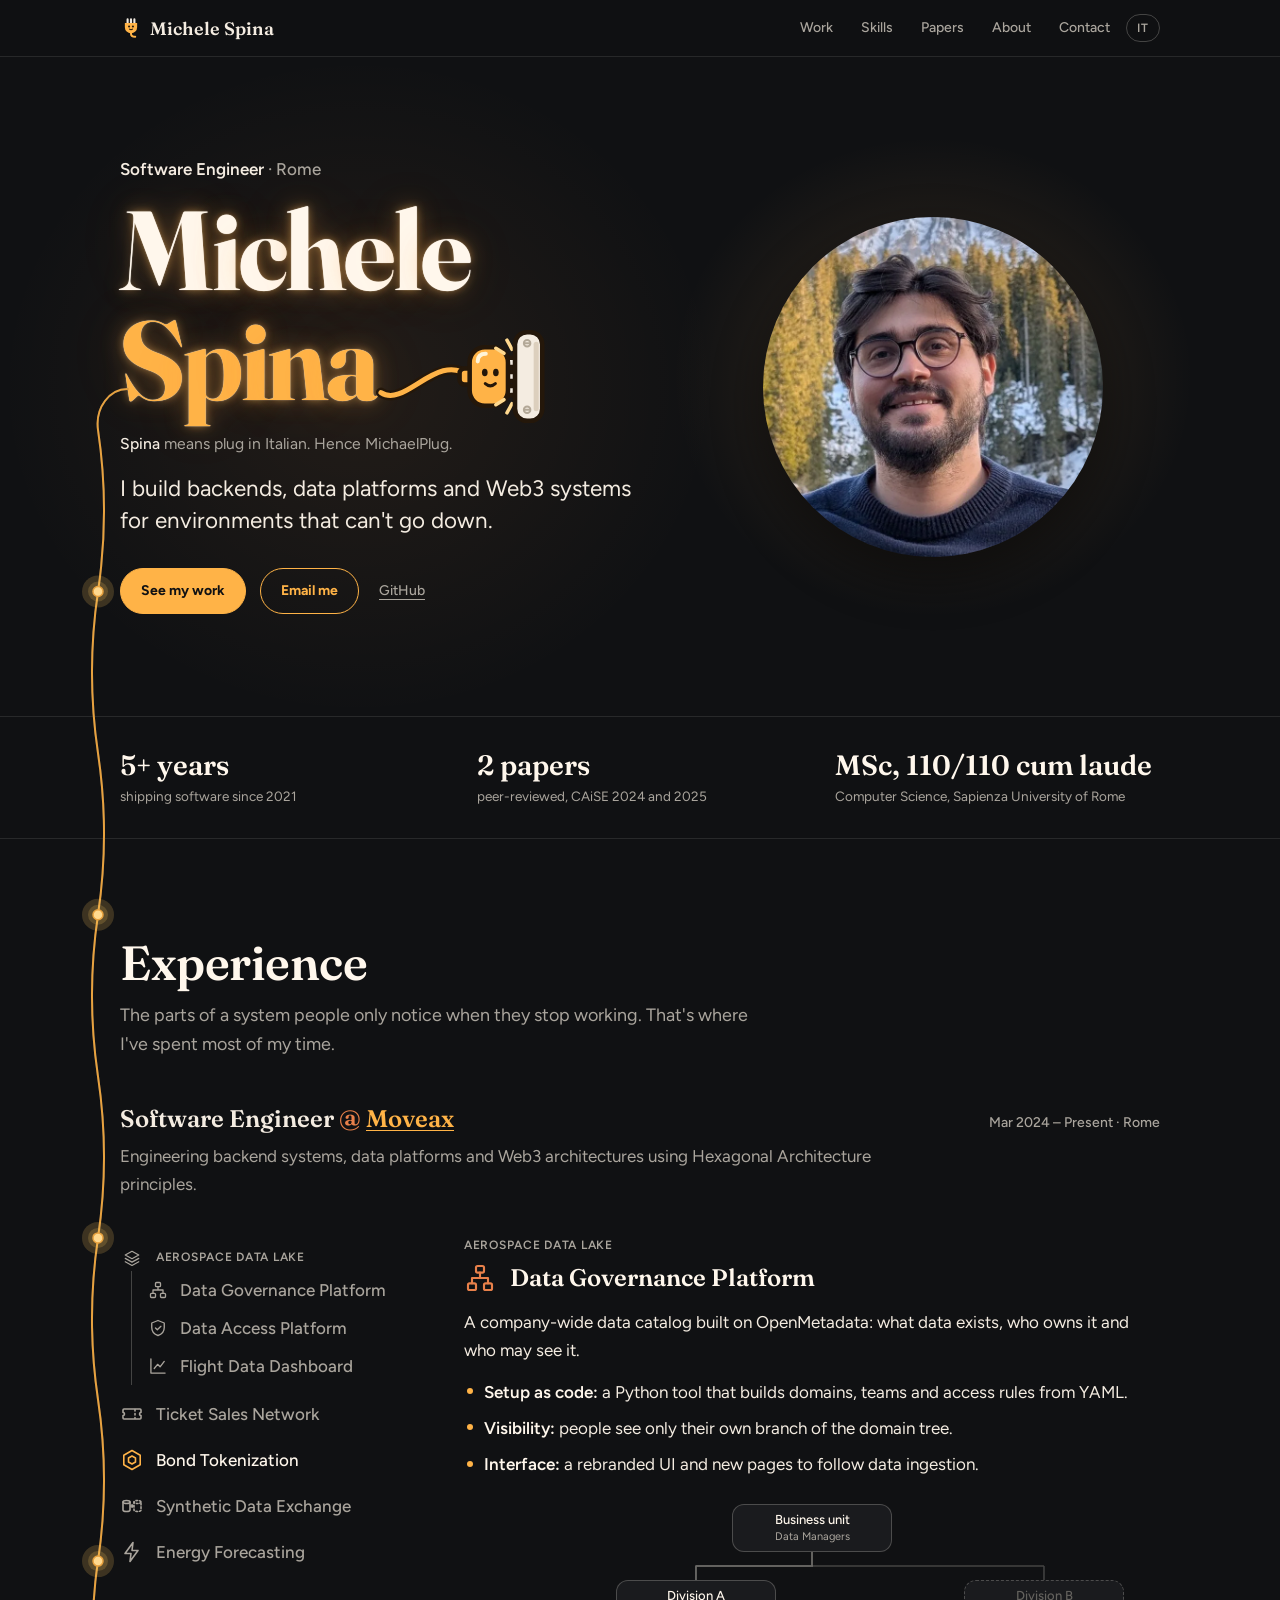
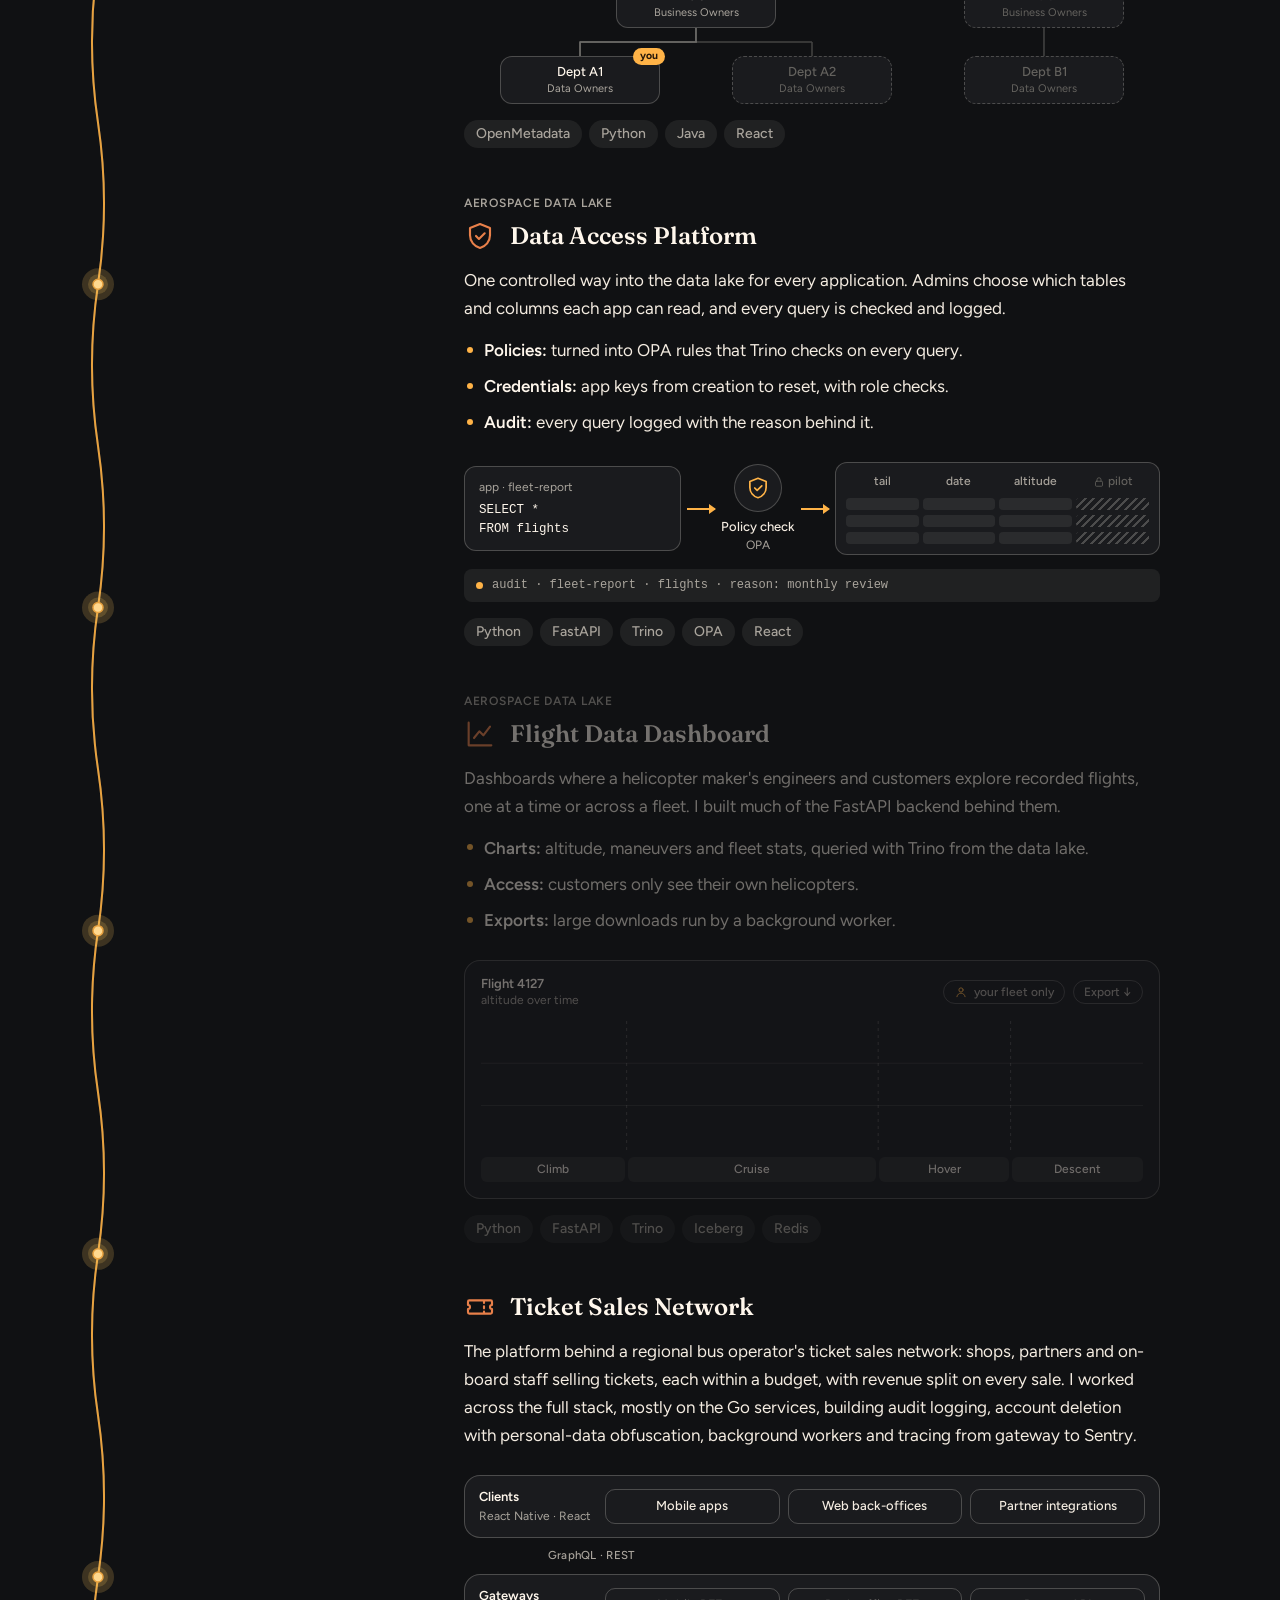
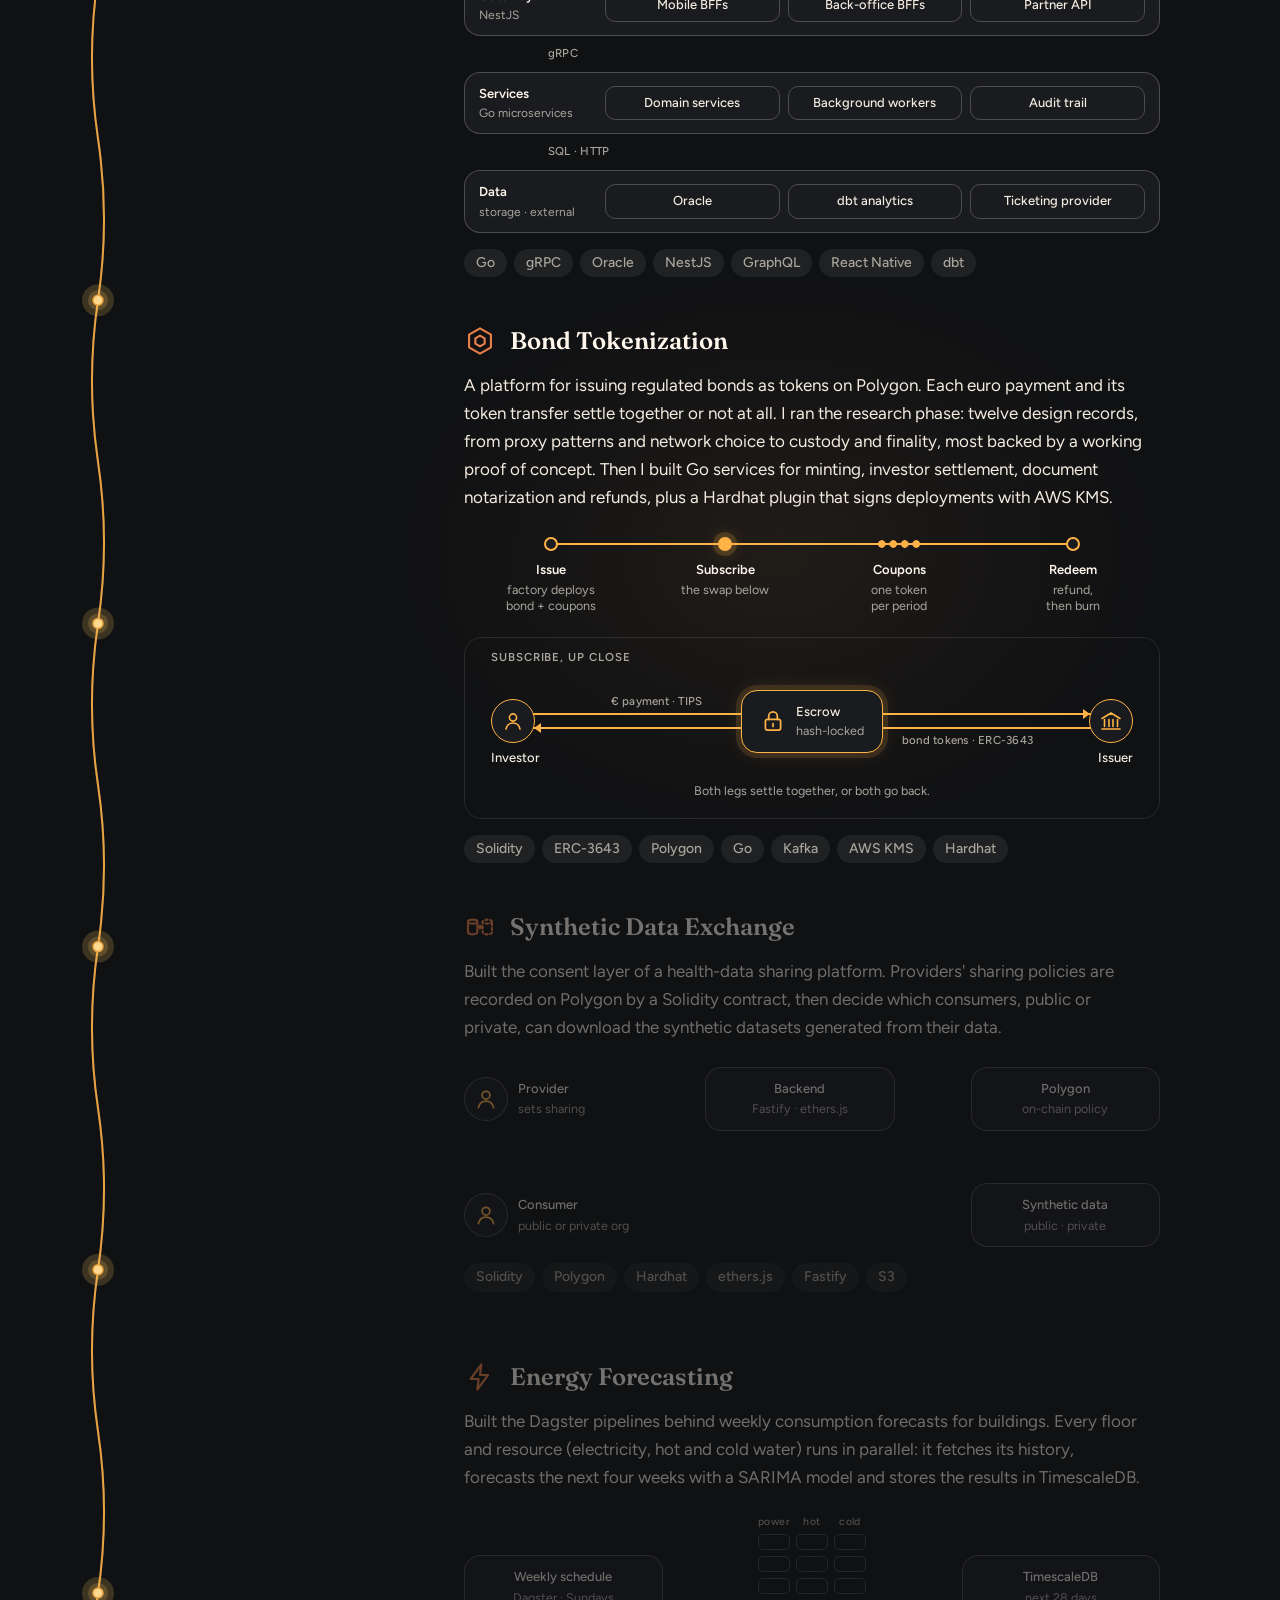
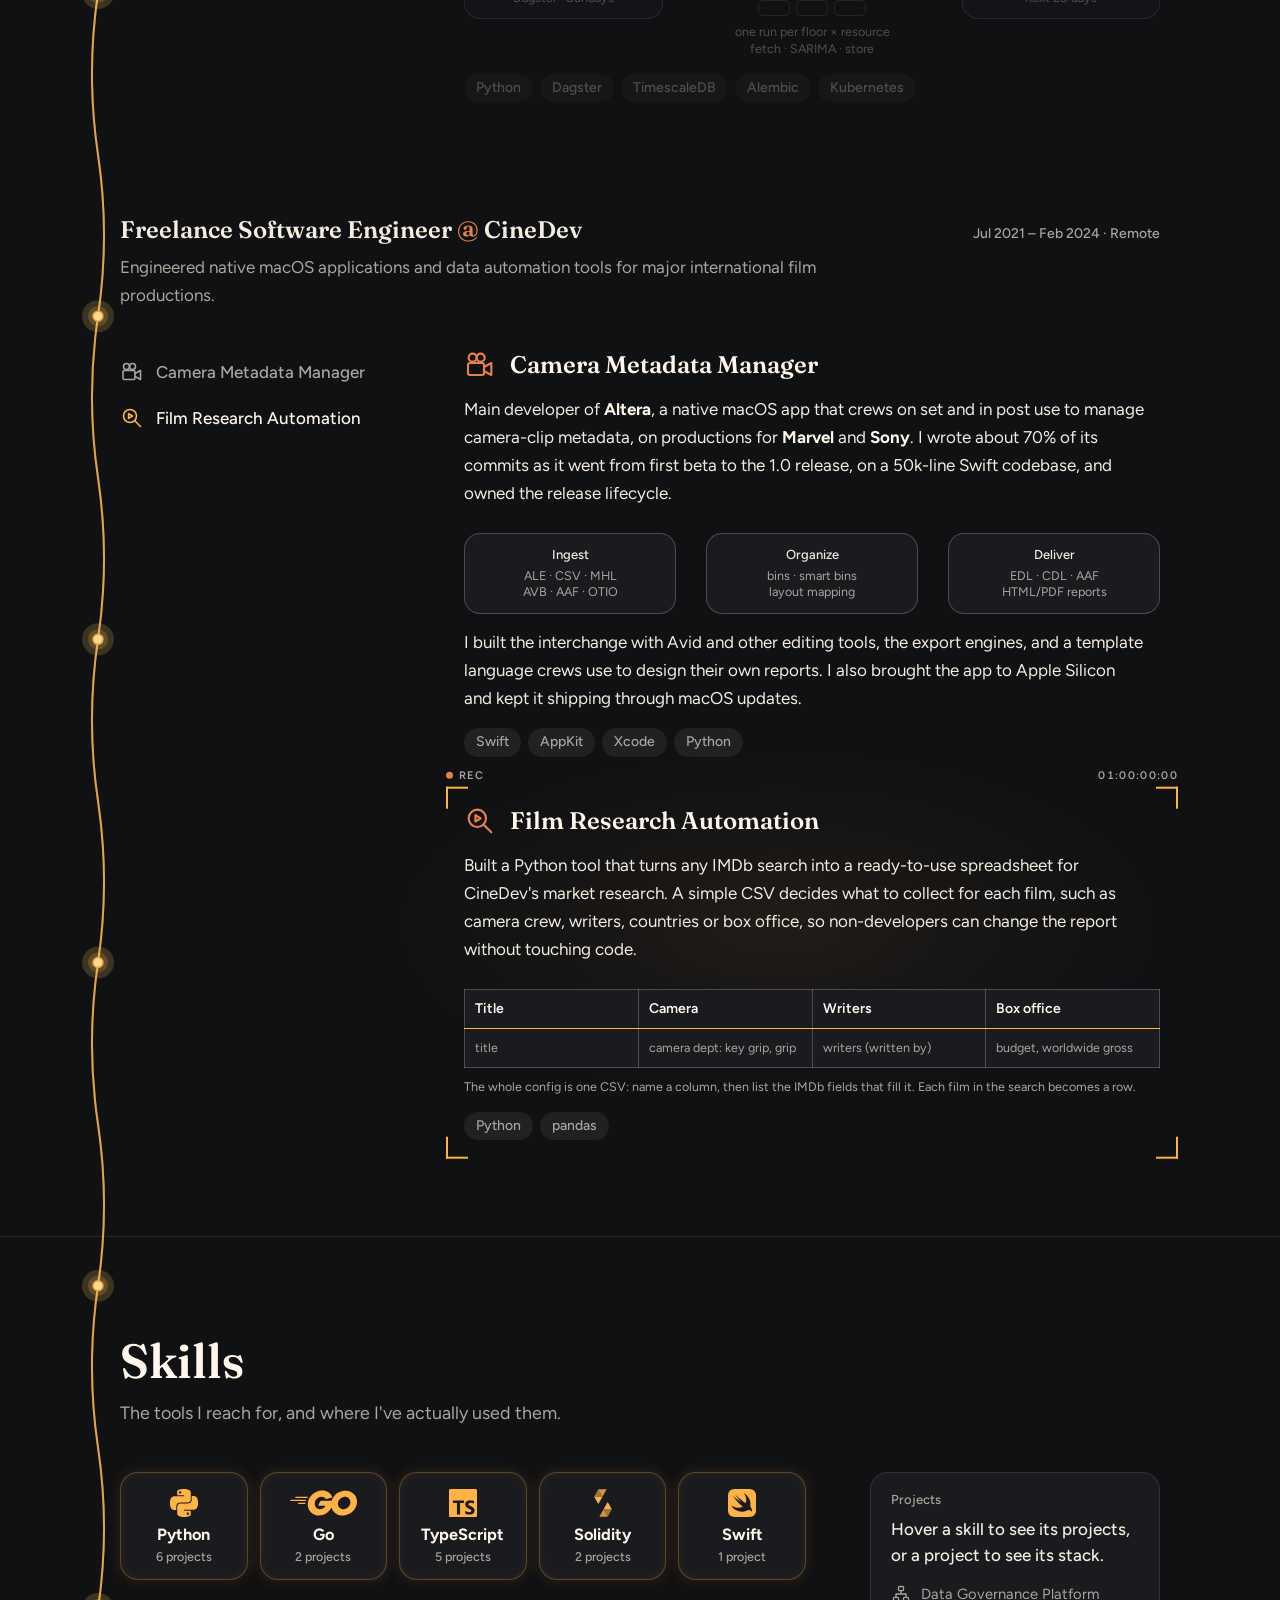
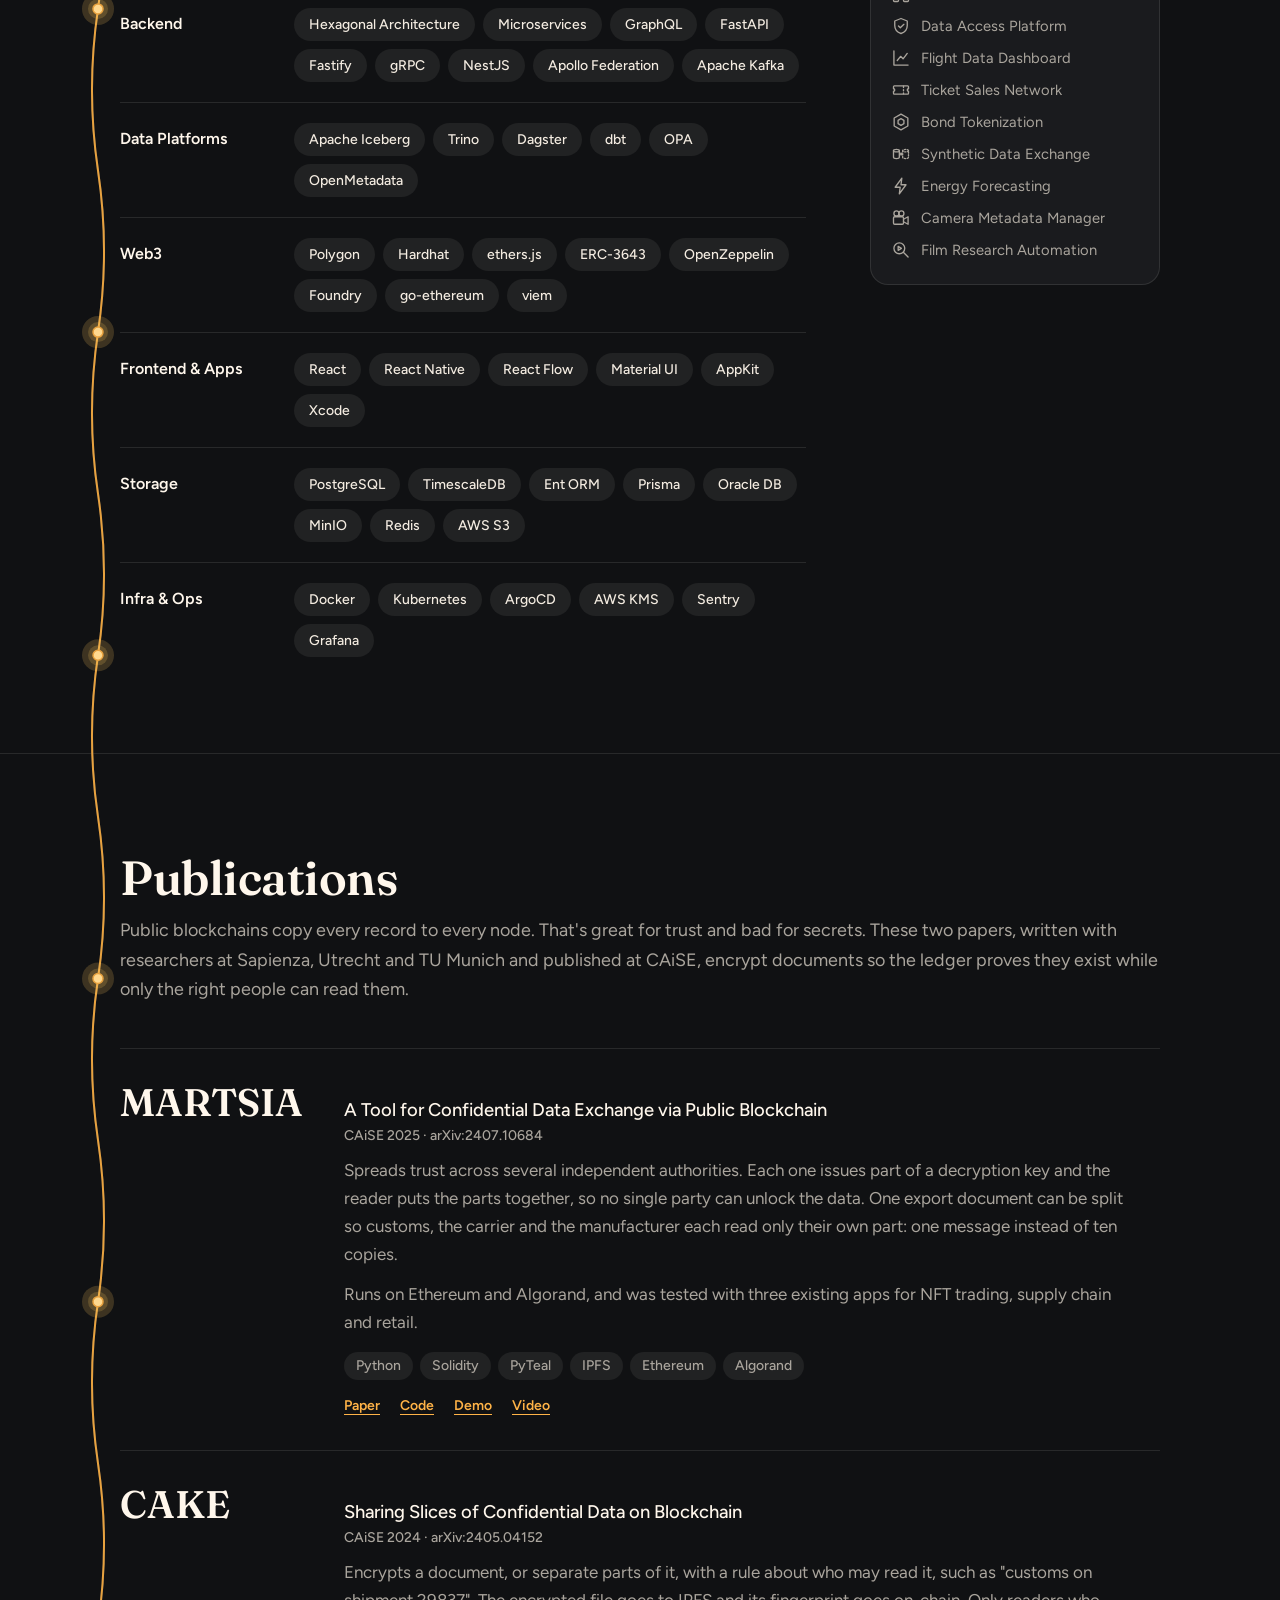
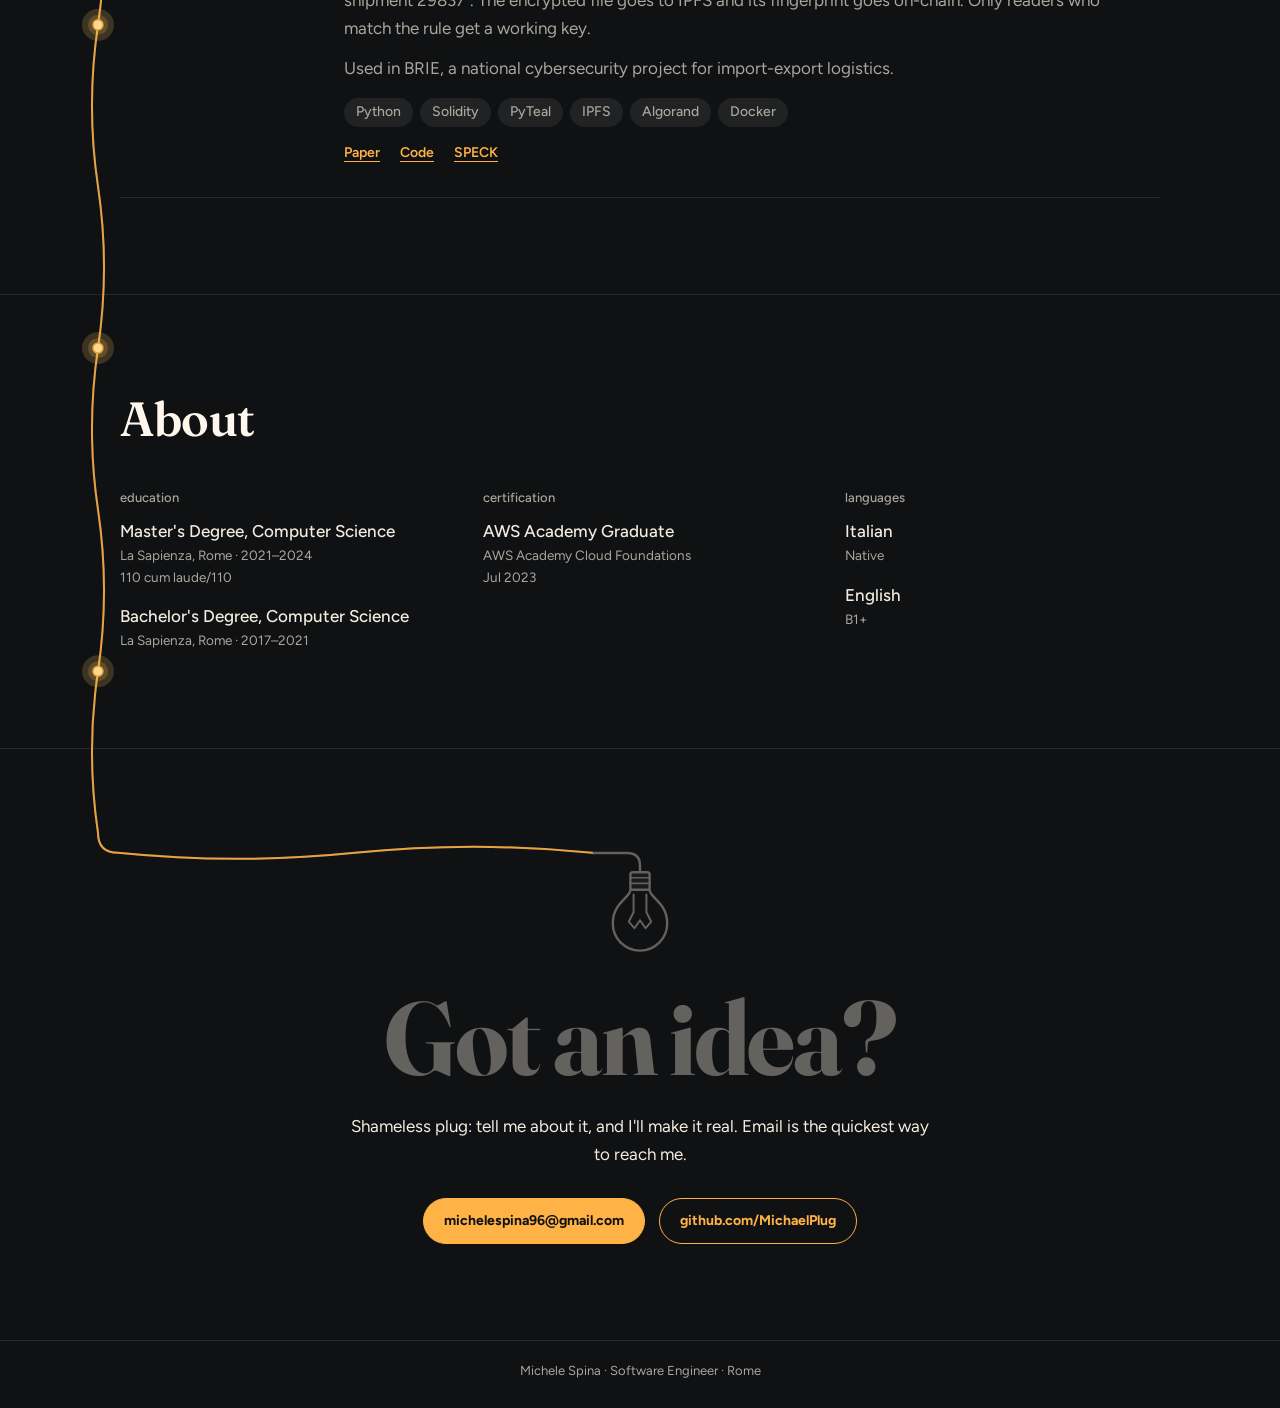
==== index.html @ 25562d07 "lighten the page at runtime The spark loop only runs while lit and on screen, the wire repaints less" ====
<!doctype html>
<html lang="en">
<head>
<meta charset="utf-8">
<meta name="viewport" content="width=device-width, initial-scale=1">
<title>Michele Spina — Software Engineer</title>
<meta name="description" content="Software Engineer in Rome building scalable backend services, enterprise data platforms and Web3 architectures with Go, Python and Solidity.">
<meta name="theme-color" content="#101113">
<meta name="color-scheme" content="dark">
<meta property="og:type" content="website">
<meta property="og:title" content="Michele Spina — Software Engineer">
<meta property="og:description" content="Backend services, data platforms and Web3 architectures.">
<meta property="og:url" content="https://michaelplug.github.io/">
<meta property="og:locale" content="en_US">
<meta property="og:locale:alternate" content="it_IT">
<link rel="canonical" href="https://michaelplug.github.io/">
<link rel="alternate" hreflang="en" href="https://michaelplug.github.io/">
<link rel="alternate" hreflang="it" href="https://michaelplug.github.io/it/">
<link rel="alternate" hreflang="x-default" href="https://michaelplug.github.io/">
<meta property="og:image" content="https://michaelplug.github.io/assets/og.png">
<meta property="og:image:width" content="1200">
<meta property="og:image:height" content="630">
<meta property="og:image:alt" content="Michele Spina, Software Engineer, in lamplit lettering, with a cartoon plug">
<meta name="twitter:card" content="summary_large_image">
<link rel="icon" href="data:image/svg+xml,%3Csvg xmlns='http://www.w3.org/2000/svg' viewBox='0 0 32 32' fill='none' stroke-linecap='round' stroke-linejoin='round'%3E%3Cpath d='M16 23v1c0 2.6 2 4 5.6 4' stroke='%2324170a' stroke-width='5.2'/%3E%3Cpath d='M16 23v1c0 2.6 2 4 5.6 4' stroke='%23ffb347' stroke-width='2.4'/%3E%3Cpath d='M11 3.5v5.5M16 3.5v5.5M21 3.5v5.5' stroke='%2324170a' stroke-width='5.2'/%3E%3Cpath d='M11 3.5v5.5M16 3.5v5.5M21 3.5v5.5' stroke='%23efe8de' stroke-width='2.4'/%3E%3Cpath d='M6.5 8.6h19v6a9.5 9.5 0 0 1-19 0z' fill='%23ffb347' stroke='%2324170a' stroke-width='2'/%3E%3Ccircle cx='13.1' cy='13.6' r='1.6' fill='%2324170a'/%3E%3Ccircle cx='18.9' cy='13.6' r='1.6' fill='%2324170a'/%3E%3Cpath d='M13.7 17.4q2.3 1.9 4.6 0' stroke='%2324170a' stroke-width='1.6'/%3E%3C/svg%3E">
<link rel="preconnect" href="https://fonts.googleapis.com">
<link rel="preconnect" href="https://fonts.gstatic.com" crossorigin>
<link rel="stylesheet" href="https://fonts.googleapis.com/css2?family=Fraunces:opsz,wght,SOFT@9..144,600..700,100&family=Figtree:wght@400;500;600;700&display=swap">
<script>
// Readers whose browser prefers Italian get the Italian page, unless they already picked a language with the switch.
(function () {
  var want = null;
  // The EN switch on the Italian page links here with ?lang=en: honor it, remember it, tidy the address.
  if (/[?&]lang=en\b/.test(location.search)) {
    want = 'en';
    try { localStorage.setItem('lang', 'en'); } catch (e) {}
    try { history.replaceState(null, '', location.pathname + location.hash); } catch (e) {}
  }
  if (!want) try { want = localStorage.getItem('lang'); } catch (e) {}
  if (!want) {
    var langs = navigator.languages || [navigator.language || ''];
    for (var i = 0; i < langs.length && !want; i++) {
      var l = String(langs[i]).slice(0, 2).toLowerCase();
      if (l === 'it' || l === 'en') want = l;
    }
  }
  if (want === 'it') location.replace('it/index.html' + location.hash);
})();
</script>
<link rel="stylesheet" href="assets/site.css">
</head>
<body>
<a class="skip" href="#main">Skip to content</a>
<div class="dusk" aria-hidden="true"></div>

<svg style="display:none" aria-hidden="true">
  <symbol id="i-plug" viewBox="0 0 24 24"><path d="M8.3 2.6v4.2M12 2.6v4.2M15.7 2.6v4.2" stroke="#efe8de" stroke-width="2.3"/><path d="M12 17.4v.8c0 2.1 1.6 3.3 4.6 3.3" stroke="#ffb347" stroke-width="2.2"/><path d="M5.3 6.6h13.4v4.6a6.7 6.7 0 0 1-13.4 0z" fill="#ffb347" stroke="none"/><circle cx="9.9" cy="10.4" r="1.15" fill="#24170a" stroke="none"/><circle cx="14.1" cy="10.4" r="1.15" fill="#24170a" stroke="none"/><path d="M10.4 13.2q1.6 1.4 3.2 0" stroke="#24170a" stroke-width="1.2"/></symbol>
  <symbol id="i-data" viewBox="0 0 24 24"><path d="M12 3 3 8l9 5 9-5z"/><path d="m3 12.5 9 5 9-5"/><path d="m3 17 9 5 9-5"/></symbol>
  <symbol id="i-chart" viewBox="0 0 24 24"><path d="M3.5 3.5v17h17"/><path d="m7.5 15 4-5 3 3 5-6.5"/></symbol>
  <symbol id="i-shield" viewBox="0 0 24 24"><path d="M12 3 4.5 6v5.5c0 4.6 3.2 8.2 7.5 9.5 4.3-1.3 7.5-4.9 7.5-9.5V6z"/><path d="m9 12 2.2 2.2L15.5 10"/></symbol>
  <symbol id="i-lock" viewBox="0 0 24 24"><rect x="5" y="10.5" width="14" height="10" rx="2"/><path d="M8 10.5V7.5a4 4 0 0 1 8 0v3"/></symbol>
  <symbol id="i-tree" viewBox="0 0 24 24"><rect x="9" y="3" width="6" height="5" rx="1.2"/><rect x="3" y="16" width="6" height="5" rx="1.2"/><rect x="15" y="16" width="6" height="5" rx="1.2"/><path d="M12 8v4M6 16v-4h12v4"/></symbol>
  <symbol id="i-token" viewBox="0 0 24 24"><path d="m12 2.5 8.2 4.75v9.5L12 21.5l-8.2-4.75v-9.5z"/><path d="m12 8 3.5 2v4L12 16l-3.5-2v-4z"/></symbol>
  <symbol id="i-ticket" viewBox="0 0 24 24"><path d="M3 8a1 1 0 0 1 1-1h16a1 1 0 0 1 1 1v2.5a1.5 1.5 0 0 0 0 3V16a1 1 0 0 1-1 1H4a1 1 0 0 1-1-1v-2.5a1.5 1.5 0 0 0 0-3z"/><path d="M15 7.5v9" stroke-dasharray="1.5 2.5"/></symbol>
  <symbol id="i-bolt" viewBox="0 0 24 24"><path d="M13 2.5 5 13.5h6l-1 8 8-11h-6z"/></symbol>
  <symbol id="i-synth" viewBox="0 0 24 24"><ellipse cx="6.5" cy="8" rx="3.5" ry="1.5"/><path d="M3 8v8c0 .8 1.6 1.5 3.5 1.5S10 16.8 10 16V8"/><g stroke-dasharray="1.6 1.9"><ellipse cx="17.5" cy="8" rx="3.5" ry="1.5"/><path d="M14 8v8c0 .8 1.6 1.5 3.5 1.5S21 16.8 21 16V8"/></g><path d="M10.8 12h2.4M12 10.8l1.2 1.2-1.2 1.2"/></symbol>
  <symbol id="i-camera" viewBox="0 0 24 24"><circle cx="6.5" cy="6.5" r="3"/><circle cx="12.5" cy="6.5" r="3"/><rect x="3" y="10.5" width="12" height="9" rx="1.5"/><path d="m15 13.5 5.5-3v9l-5.5-3"/></symbol>
  <symbol id="i-person" viewBox="0 0 24 24"><circle cx="12" cy="8.5" r="3.6"/><path d="M5 20c.9-3.9 3.7-6 7-6s6.1 2.1 7 6"/></symbol>
  <symbol id="i-bank" viewBox="0 0 24 24"><path d="M3 9.5 12 4l9 5.5"/><path d="M5.5 10.5v7M10 10.5v7M14 10.5v7M18.5 10.5v7"/><path d="M3 20h18"/></symbol>
  <symbol id="i-film-search" viewBox="0 0 24 24"><circle cx="10" cy="10" r="6.5"/><path d="m14.8 14.8 5.7 5.7"/><path d="M8.6 7.6v4.8l3.9-2.4z"/></symbol>
</svg>

<header class="nav">
  <nav class="wrap" aria-label="Primary">
    <a class="brand" href="#top"><svg class="icon" aria-hidden="true"><use href="#i-plug"/></svg>Michele Spina</a>
    <ul>
      <li><a href="#experience">Work</a></li>
      <li><a href="#skills">Skills</a></li>
      <li><a href="#publications">Papers</a></li>
      <li><a href="#about">About</a></li>
      <li><a href="#contact">Contact</a></li>
    </ul>
    <a class="lang" href="it/index.html" hreflang="it" lang="it" title="Leggi in italiano"><span class="sr">Leggi in italiano</span><span aria-hidden="true">IT</span></a>
  </nav>
</header>

<main id="main">
  <svg class="cable" id="cable" aria-hidden="true"><path class="cable-dark"/><path class="cable-lit"/><g class="cable-bulbs"></g></svg>
  <canvas class="spark" id="spark" aria-hidden="true" hidden></canvas>

  <div class="hero" id="top">
    <div class="wrap">
      <div>
        <p class="kicker"><b>Software Engineer</b> · Rome</p>
        <h1 class="sign" aria-label="Michele Spina">
          <span class="tube tube-ink" aria-hidden="true"><span class="ch" style="--d:.1s;--i:0">M</span><span class="ch" style="--d:.34s;--i:1">i</span><span class="ch" style="--d:.05s;--i:2">c</span><span class="ch" style="--d:.42s;--i:3">h</span><span class="ch" style="--d:.2s;--i:4">e</span><span class="ch" style="--d:0s;--i:5">l</span><span class="ch" style="--d:.3s;--i:6">e</span></span>
          <span class="sign-line">
            <span class="tube tube-fire" aria-hidden="true"><span class="ch" style="--d:.38s;--i:7">S</span><span class="ch" style="--d:.15s;--i:8">p</span><span class="ch loose" style="--d:.45s;--i:9">i</span><span class="ch" style="--d:.08s;--i:10">n</span><span class="ch" style="--d:.26s;--i:11">a</span></span>
            <button class="plug" id="plug" type="button" aria-label="Sign power" aria-pressed="true" data-pull="Pull the plug" disabled>
              <svg class="pl" viewBox="0 0 160 100" aria-hidden="true">
                <g class="pl-cable"><path class="pl-cable-o" d="M-4 78C20 94 52 36 84 62"/><path class="pl-cable-i" d="M-4 78C20 94 52 36 84 62"/></g>
                <g class="pl-move">
                  <rect class="pl-pin pl-ink" x="112" y="43.5" width="31" height="9" rx="4.5" stroke-width="3.5"/>
                  <rect class="pl-pin pl-ink" x="112" y="57.5" width="31" height="9" rx="4.5" stroke-width="3.5"/>
                  <rect class="pl-pin pl-ink" x="112" y="71.5" width="31" height="9" rx="4.5" stroke-width="3.5"/>
                  <rect class="pl-body pl-ink" x="74" y="54" width="16" height="16" rx="5"/>
                  <rect class="pl-body pl-ink" x="84" y="33" width="38" height="58" rx="15"/>
                  <path class="pl-shine" d="M92 47c0-5 3-7.5 8-7.5"/>
                  <g class="pl-eyes"><ellipse class="pl-face" cx="99" cy="58" rx="2.8" ry="3.8"/><ellipse class="pl-face" cx="110" cy="58" rx="2.8" ry="3.8"/></g>
                  <path class="pl-sleep" d="M95.5 59.5q3.5 2.5 7 0M106.5 59.5q3.5 2.5 7 0"/>
                  <path class="pl-smile" d="M99.5 69q5 4.5 10 0"/>
                </g>
                <path class="pl-zap" d="M126 35l-5-9M118 39l-8-5M126 89l-5 9M118 85l-8 5"/>
                <rect class="pl-plate pl-ink" x="129" y="18" width="27" height="88" rx="12"/>
                <path class="pl-shade" d="M150 30v64"/>
                <g class="pl-screw"><circle cx="141" cy="29" r="3.2"/><circle cx="141" cy="95" r="3.2"/><path d="M139 29h4M139 95h4"/></g>
              </svg>
            </button>
          </span>
        </h1>
        <p class="gloss" id="gloss" data-off="Michele Spina, unplugged."><b>Spina</b> means plug in Italian. Hence MichaelPlug.</p>
        <p class="lede">I build backends, data platforms and Web3 systems for environments that can't go down.</p>
        <div class="actions">
          <a class="btn solid" href="#experience">See my work</a>
          <a class="btn" href="mailto:michelespina96@gmail.com">Email me</a>
          <a class="link" href="https://github.com/MichaelPlug" rel="me">GitHub</a>
        </div>
      </div>

      <figure class="portrait">
        <div class="print"><picture><source srcset="assets/michele.webp" type="image/webp"><img src="assets/michele.jpg" alt="Portrait of Michele Spina" width="720" height="720"></picture></div>
      </figure>
    </div>
  </div>

  <div class="proof">
    <dl class="wrap">
      <div><dt>shipping software since 2021</dt><dd>5+ years</dd></div>
      <div><dt>peer-reviewed, CAiSE 2024 and 2025</dt><dd>2 papers</dd></div>
      <div><dt>Computer Science, Sapienza University of Rome</dt><dd>MSc, 110/110 cum laude</dd></div>
    </dl>
  </div>

  <section id="experience">
    <div class="wrap">
      <h2>Experience</h2>
      <p class="intro">The parts of a system people only notice when they stop working. That's where I've spent most of my time.</p>

      <article class="job">
        <div class="job-head">
          <h3>Software Engineer <span class="at">@</span> <a href="https://moveax.it/en/">Moveax</a></h3>
          <p class="when">Mar 2024 – Present · Rome</p>
        </div>
        <p class="job-lead">Engineering backend systems, data platforms and Web3 architectures using Hexagonal Architecture principles.</p>

        <div class="story">
          <nav class="rail" aria-label="Moveax projects">
            <ol>
              <li class="rail-group"><span><svg class="icon" aria-hidden="true"><use href="#i-data"/></svg>Aerospace data lake</span>
                <ol>
                  <li><a href="#p-catalog" class="on"><svg class="icon" aria-hidden="true"><use href="#i-tree"/></svg>Data Governance Platform</a></li>
                  <li><a href="#p-gate"><svg class="icon" aria-hidden="true"><use href="#i-shield"/></svg>Data Access Platform</a></li>
                  <li><a href="#p-flight"><svg class="icon" aria-hidden="true"><use href="#i-chart"/></svg>Flight Data Dashboard</a></li>
                </ol>
              </li>
              <li><a href="#p-transit"><svg class="icon" aria-hidden="true"><use href="#i-ticket"/></svg>Ticket Sales Network</a></li>
              <li><a href="#p-token"><svg class="icon" aria-hidden="true"><use href="#i-token"/></svg>Bond Tokenization</a></li>
              <li><a href="#p-access"><svg class="icon" aria-hidden="true"><use href="#i-synth"/></svg>Synthetic Data Exchange</a></li>
              <li><a href="#p-energy"><svg class="icon" aria-hidden="true"><use href="#i-bolt"/></svg>Energy Forecasting</a></li>
            </ol>
          </nav>

          <div>
            <div class="chapter on" id="p-catalog">
              <p class="group-tag">Aerospace data lake</p>
              <div class="chapter-head"><svg class="icon" aria-hidden="true"><use href="#i-tree"/></svg><h4>Data Governance Platform</h4></div>
              <p>A company-wide data catalog built on OpenMetadata: what data exists, who owns it and who may see it.</p>
              <ul class="did">
                <li><strong>Setup as code:</strong> a Python tool that builds domains, teams and access rules from YAML.</li>
                <li><strong>Visibility:</strong> people see only their own branch of the domain tree.</li>
                <li><strong>Interface:</strong> a rebranded UI and new pages to follow data ingestion.</li>
              </ul>
              <figure class="flow-fig">
                <figcaption class="sr">Illustration of a domain tree: a business unit with two divisions and three departments, each level with its own team: Data Managers, Business Owners, Data Owners. A user in department A1 sees their department, its division and the business unit. The other branches stay hidden.</figcaption>
                <div class="tree" aria-hidden="true">
                  <svg class="tree-ln" viewBox="0 0 100 200" preserveAspectRatio="none">
                    <path d="M50 48V62M33.33 62H83.33M33.33 62V76M83.33 62V76M33.33 124V138M16.67 138H50M16.67 138V152M50 138V152M83.33 124V152"/>
                    <path class="seen" d="M16.67 152V138H33.33V124M33.33 76V62H50V48"/>
                  </svg>
                  <div class="node seen" style="grid-area: 1 / 1 / 2 / 4">Business unit<small>Data Managers</small></div>
                  <div class="node seen" style="grid-area: 2 / 1 / 3 / 3">Division A<small>Business Owners</small></div>
                  <div class="node" style="grid-area: 2 / 3 / 3 / 4">Division B<small>Business Owners</small></div>
                  <div class="node seen you" style="grid-area: 3 / 1 / 4 / 2">Dept A1<small>Data Owners</small></div>
                  <div class="node" style="grid-area: 3 / 2 / 4 / 3">Dept A2<small>Data Owners</small></div>
                  <div class="node" style="grid-area: 3 / 3 / 4 / 4">Dept B1<small>Data Owners</small></div>
                </div>
              </figure>
              <ul class="tags"><li>OpenMetadata</li><li>Python</li><li>Java</li><li>React</li></ul>
            </div>

            <div class="chapter" id="p-gate">
              <p class="group-tag">Aerospace data lake</p>
              <div class="chapter-head"><svg class="icon" aria-hidden="true"><use href="#i-shield"/></svg><h4>Data Access Platform</h4></div>
              <p>One controlled way into the data lake for every application. Admins choose which tables and columns each app can read, and every query is checked and logged.</p>
              <ul class="did">
                <li><strong>Policies:</strong> turned into OPA rules that Trino checks on every query.</li>
                <li><strong>Credentials:</strong> app keys from creation to reset, with role checks.</li>
                <li><strong>Audit:</strong> every query logged with the reason behind it.</li>
              </ul>
              <figure class="flow-fig">
                <figcaption class="sr">Illustration: an application asks for a flights table. The policy check lets the query through, and the result comes back with three allowed columns while the pilot column stays locked. The query is written to the audit log with the app's name and its business reason.</figcaption>
                <div class="gate" aria-hidden="true">
                  <div class="gate-q"><small>app · fleet-report</small><code>SELECT *<br>FROM flights</code></div>
                  <span class="gate-ln"></span>
                  <div class="gate-check"><span class="ring"><svg class="icon"><use href="#i-shield"/></svg></span><span>Policy check<small>OPA</small></span></div>
                  <span class="gate-ln"></span>
                  <div class="gate-t">
                    <span>tail</span><span>date</span><span>altitude</span><span class="no"><svg class="icon"><use href="#i-lock"/></svg>pilot</span>
                    <i></i><i></i><i></i><i class="no"></i>
                    <i></i><i></i><i></i><i class="no"></i>
                    <i></i><i></i><i></i><i class="no"></i>
                  </div>
                  <div class="gate-log"><i></i>audit · fleet-report · flights · reason: monthly review</div>
                </div>
              </figure>
              <ul class="tags"><li>Python</li><li>FastAPI</li><li>Trino</li><li>OPA</li><li>React</li></ul>
            </div>

            <div class="chapter" id="p-flight">
              <p class="group-tag">Aerospace data lake</p>
              <div class="chapter-head"><svg class="icon" aria-hidden="true"><use href="#i-chart"/></svg><h4>Flight Data Dashboard</h4></div>
              <p>Dashboards where a helicopter maker's engineers and customers explore recorded flights, one at a time or across a fleet. I built much of the FastAPI backend behind them.</p>
              <ul class="did">
                <li><strong>Charts:</strong> altitude, maneuvers and fleet stats, queried with Trino from the data lake.</li>
                <li><strong>Access:</strong> customers only see their own helicopters.</li>
                <li><strong>Exports:</strong> large downloads run by a background worker.</li>
              </ul>
              <figure class="flow-fig">
                <figcaption class="sr">Illustration of a dashboard card: the altitude of one flight over time, split into climb, cruise, hover and descent. Labels above the chart show that the view is limited to the customer's own fleet and can be exported.</figcaption>
                <div class="dash" aria-hidden="true">
                  <div class="dash-top">
                    <b>Flight 4127<small>altitude over time</small></b>
                    <span class="pill"><svg class="icon"><use href="#i-person"/></svg>your fleet only</span>
                    <span class="pill">Export ↓</span>
                  </div>
                  <svg class="dash-plot" viewBox="0 0 100 40" preserveAspectRatio="none">
                    <path class="grid" d="M0 13H100M0 26H100"/>
                    <path class="sep" d="M22 0V40M60 0V40M80 0V40"/>
                    <g class="draw">
                      <path class="area" d="M0 38C8 37 14 12 22 10S34 8 41 10S53 11 60 9C63 9 63 26 66 26L71 25.4L76 26.4L80 26C88 26 93 37 100 38V40H0Z"/>
                      <path class="line" d="M0 38C8 37 14 12 22 10S34 8 41 10S53 11 60 9C63 9 63 26 66 26L71 25.4L76 26.4L80 26C88 26 93 37 100 38"/>
                    </g>
                  </svg>
                  <ol class="dash-band">
                    <li style="--w:22">Climb</li><li style="--w:38">Cruise</li><li style="--w:20">Hover</li><li style="--w:20">Descent</li>
                  </ol>
                </div>
              </figure>
              <ul class="tags"><li>Python</li><li>FastAPI</li><li>Trino</li><li>Iceberg</li><li>Redis</li></ul>
            </div>

            <div class="chapter" id="p-transit">
              <div class="chapter-head"><svg class="icon" aria-hidden="true"><use href="#i-ticket"/></svg><h4>Ticket Sales Network</h4></div>
              <p>The platform behind a regional bus operator's ticket sales network: shops, partners and on-board staff selling tickets, each within a budget, with revenue split on every sale. I worked across the full stack, mostly on the Go services, building audit logging, account deletion with personal-data obfuscation, background workers and tracing from gateway to Sentry.</p>
              <figure class="flow-fig">
                <figcaption class="sr">Diagram in four layers. Mobile apps, web back-offices and partner integrations call NestJS gateways over GraphQL or REST. The gateways call Go microservices over gRPC, which run the business logic, background workers and audit trail. They store data in Oracle, feed dbt analytics, and call an external ticketing provider.</figcaption>
                <div class="stack" aria-hidden="true">
                  <div class="tier">
                    <div class="tier-name">Clients<small>React Native · React</small></div>
                    <ul><li>Mobile apps</li><li>Web back-offices</li><li>Partner integrations</li></ul>
                  </div>
                  <div class="hop"><span>GraphQL · REST</span></div>
                  <div class="tier">
                    <div class="tier-name">Gateways<small>NestJS</small></div>
                    <ul><li>Mobile BFFs</li><li>Back-office BFFs</li><li>Partner API</li></ul>
                  </div>
                  <div class="hop"><span>gRPC</span></div>
                  <div class="tier">
                    <div class="tier-name">Services<small>Go microservices</small></div>
                    <ul><li>Domain services</li><li>Background workers</li><li>Audit trail</li></ul>
                  </div>
                  <div class="hop"><span>SQL · HTTP</span></div>
                  <div class="tier">
                    <div class="tier-name">Data<small>storage · external</small></div>
                    <ul><li>Oracle</li><li>dbt analytics</li><li>Ticketing provider</li></ul>
                  </div>
                </div>
              </figure>
              <ul class="tags"><li>Go</li><li>gRPC</li><li>Oracle</li><li>NestJS</li><li>GraphQL</li><li>React Native</li><li>dbt</li></ul>
            </div>

            <div class="chapter" id="p-token">
              <div class="chapter-head"><svg class="icon" aria-hidden="true"><use href="#i-token"/></svg><h4>Bond Tokenization</h4></div>
              <p>A platform for issuing regulated bonds as tokens on Polygon. Each euro payment and its token transfer settle together or not at all. I ran the research phase: twelve design records, from proxy patterns and network choice to custody and finality, most backed by a working proof of concept. Then I built Go services for minting, investor settlement, document notarization and refunds, plus a Hardhat plugin that signs deployments with AWS KMS.</p>
              <figure class="flow-fig">
                <figcaption class="sr">Diagram of a bond's life in four steps: a factory issues the bond and its coupon tokens, investors subscribe, coupons are paid each period, and at maturity the principal is refunded and the tokens burned. A close-up of the subscribe step shows the investor's euro payment and the issuer's bond tokens entering a hash-locked escrow from opposite sides. The escrow releases both to the other party together, or returns both.</figcaption>
                <div aria-hidden="true">
                  <ol class="life">
                    <li><b>Issue</b><small>factory deploys<br>bond + coupons</small></li>
                    <li class="now"><b>Subscribe</b><small>the swap below</small></li>
                    <li class="cpn"><b>Coupons</b><small>one token<br>per period</small></li>
                    <li><b>Redeem</b><small>refund,<br>then burn</small></li>
                  </ol>
                  <div class="swap-box">
                    <b>Subscribe, up close</b>
                    <div class="swap">
                      <div class="who inv"><span class="av"><svg class="icon"><use href="#i-person"/></svg></span><span class="nm">Investor</span></div>
                      <div class="esc"><svg class="icon" viewBox="0 0 24 24"><path class="shackle" d="M8 10.5V7.5a4 4 0 0 1 8 0v3"/><rect x="5" y="10.5" width="14" height="10" rx="2"/><path d="M12 14.5v2.5"/></svg><span>Escrow<small>hash-locked</small></span></div>
                      <div class="who iss"><span class="av"><svg class="icon"><use href="#i-bank"/></svg></span><span class="nm">Issuer</span></div>
                      <span class="leg cash"><span>€ payment · TIPS</span><i class="pulse"></i></span>
                      <span class="leg asset"><span>bond tokens · ERC-3643</span><i class="pulse"></i></span>
                    </div>
                    <div class="swap-note">Both legs settle together, or both go back.</div>
                  </div>
                </div>
              </figure>
              <ul class="tags"><li>Solidity</li><li>ERC-3643</li><li>Polygon</li><li>Go</li><li>Kafka</li><li>AWS KMS</li><li>Hardhat</li></ul>
            </div>

            <div class="chapter" id="p-access">
              <div class="chapter-head"><svg class="icon" aria-hidden="true"><use href="#i-synth"/></svg><h4>Synthetic Data Exchange</h4></div>
              <p>Built the consent layer of a health-data sharing platform. Providers' sharing policies are recorded on Polygon by a Solidity contract, then decide which consumers, public or private, can download the synthetic datasets generated from their data.</p>
              <figure class="flow-fig">
                <figcaption class="sr">Diagram in two steps. First, a provider's consent goes through the TypeScript backend and is stored as a policy on Polygon. Then that policy decides which synthetic datasets public or private consumers can download from S3.</figcaption>
                <div class="loop" aria-hidden="true">
                  <div class="who g-prov"><span class="av"><svg class="icon"><use href="#i-person"/></svg></span><span>Provider<small>sets sharing</small></span></div>
                  <span class="ln g-c1"><span>1 · consent</span></span>
                  <div class="box g-back">Backend<small>Fastify · ethers.js</small></div>
                  <span class="ln g-c2"></span>
                  <div class="box hub g-chain">Polygon<small>on-chain policy</small></div>
                  <span class="ln down g-cv"><span>sets visibility</span></span>
                  <div class="box g-synth">Synthetic data<small>public · private</small></div>
                  <span class="ln back g-c4"><span>2 · access via S3</span></span>
                  <div class="who g-cons"><span class="av"><svg class="icon"><use href="#i-person"/></svg></span><span>Consumer<small>public or private org</small></span></div>
                </div>
              </figure>
              <ul class="tags"><li>Solidity</li><li>Polygon</li><li>Hardhat</li><li>ethers.js</li><li>Fastify</li><li>S3</li></ul>
            </div>

            <div class="chapter" id="p-energy">
              <div class="chapter-head"><svg class="icon" aria-hidden="true"><use href="#i-bolt"/></svg><h4>Energy Forecasting</h4></div>
              <p>Built the Dagster pipelines behind weekly consumption forecasts for buildings. Every floor and resource (electricity, hot and cold water) runs in parallel: it fetches its history, forecasts the next four weeks with a SARIMA model and stores the results in TimescaleDB.</p>
              <figure class="flow-fig">
                <figcaption class="sr">Diagram: a weekly Dagster schedule fans out into one parallel run per floor and resource. Each run fetches history, forecasts with SARIMA and stores a 28-day forecast in TimescaleDB.</figcaption>
                <div class="loop runs" aria-hidden="true">
                  <div class="box g-sched">Weekly schedule<small>Dagster · Sundays</small></div>
                  <span class="ln g-r1"><span>fan out</span></span>
                  <div class="mat g-mat">
                    <div class="mat-head"><span>power</span><span>hot</span><span>cold</span></div>
                    <div class="cells"><i style="--i:0"></i><i style="--i:1"></i><i style="--i:2"></i><i style="--i:3"></i><i style="--i:4"></i><i style="--i:5"></i><i style="--i:6"></i><i style="--i:7"></i><i style="--i:8"></i><i style="--i:9"></i><i style="--i:10"></i><i style="--i:11"></i></div>
                    <small>one run per floor × resource<br>fetch · SARIMA · store</small>
                  </div>
                  <span class="ln g-r2"><span>persist</span></span>
                  <div class="box g-db">TimescaleDB<small>next 28 days</small></div>
                </div>
              </figure>
              <ul class="tags"><li>Python</li><li>Dagster</li><li>TimescaleDB</li><li>Alembic</li><li>Kubernetes</li></ul>
            </div>
          </div>
        </div>
      </article>

      <article class="job" id="film-job">
        <div class="job-head">
          <h3>Freelance Software Engineer <span class="at">@</span> CineDev</h3>
          <p class="when">Jul 2021 – Feb 2024 · Remote</p>
        </div>
        <p class="job-lead">Engineered native macOS applications and data automation tools for major international film productions.</p>

        <div class="story">
          <nav class="rail" aria-label="CineDev projects">
            <ol>
              <li><a href="#p-altera" class="on"><svg class="icon" aria-hidden="true"><use href="#i-camera"/></svg>Camera Metadata Manager</a></li>
              <li><a href="#p-research"><svg class="icon" aria-hidden="true"><use href="#i-film-search"/></svg>Film Research Automation</a></li>
            </ol>
          </nav>

          <div class="shots">
            <div class="vf" id="vf" aria-hidden="true" hidden><span class="vf-rec"></span><span class="vf-tc" id="vf-tc">01:00:00:00</span></div>
            <div class="chapter on" id="p-altera">
              <div class="chapter-head"><svg class="icon" aria-hidden="true"><use href="#i-camera"/></svg><h4>Camera Metadata Manager</h4></div>
              <p>Main developer of <strong>Altera</strong>, a native macOS app that crews on set and in post use to manage camera-clip metadata, on productions for <strong>Marvel</strong> and <strong>Sony</strong>. I wrote about 70% of its commits as it went from first beta to the 1.0 release, on a 50k-line Swift codebase, and owned the release lifecycle.</p>
              <figure class="flow-fig">
                <figcaption class="sr">Diagram: camera and editorial files are ingested, organized into bins and layouts, then delivered as editorial exports and reports.</figcaption>
                <ol class="flow chain" aria-hidden="true">
                  <li>Ingest<small>ALE · CSV · MHL<br>AVB · AAF · OTIO</small></li>
                  <li>Organize<small>bins · smart bins<br>layout mapping</small></li>
                  <li>Deliver<small>EDL · CDL · AAF<br>HTML/PDF reports</small></li>
                </ol>
              </figure>
              <p>I built the interchange with Avid and other editing tools, the export engines, and a template language crews use to design their own reports. I also brought the app to Apple Silicon and kept it shipping through macOS updates.</p>
              <ul class="tags"><li>Swift</li><li>AppKit</li><li>Xcode</li><li>Python</li></ul>
            </div>
            <div class="chapter" id="p-research">
              <div class="chapter-head"><svg class="icon" aria-hidden="true"><use href="#i-film-search"/></svg><h4>Film Research Automation</h4></div>
              <p>Built a Python tool that turns any IMDb search into a ready-to-use spreadsheet for CineDev's market research. A simple CSV decides what to collect for each film, such as camera crew, writers, countries or box office, so non-developers can change the report without touching code.</p>
              <figure class="flow-fig">
                <table class="sheet">
                  <thead><tr><th scope="col">Title</th><th scope="col">Camera</th><th scope="col">Writers</th><th scope="col">Box office</th></tr></thead>
                  <tbody><tr><td>title</td><td>camera dept: key grip, grip</td><td>writers (written by)</td><td>budget, worldwide gross</td></tr></tbody>
                </table>
                <figcaption class="sheet-note">The whole config is one CSV: name a column, then list the IMDb fields that fill it. Each film in the search becomes a row.</figcaption>
              </figure>
              <ul class="tags"><li>Python</li><li>pandas</li></ul>
            </div>
          </div>
        </div>
      </article>
    </div>
  </section>

  <section id="skills">
    <div class="wrap">
      <h2>Skills</h2>
      <p class="intro">The tools I reach for, and where I've actually used them.</p>
      <div class="skills-grid" id="skills-grid">
        <div class="board">
          <div class="core">
            <button class="tile" type="button" data-uses="flight gate catalog energy macos meta"><svg viewBox="0 0 24 24" aria-hidden="true"><path d="M14.25.18l.9.2.73.26.59.3.45.32.34.34.25.34.16.33.1.3.04.26.02.2-.01.13V8.5l-.05.63-.13.55-.21.46-.26.38-.3.31-.33.25-.35.19-.35.14-.33.1-.3.07-.26.04-.21.02H8.77l-.69.05-.59.14-.5.22-.41.27-.33.32-.27.35-.2.36-.15.37-.1.35-.07.32-.04.27-.02.21v3.06H3.17l-.21-.03-.28-.07-.32-.12-.35-.18-.36-.26-.36-.36-.35-.46-.32-.59-.28-.73-.21-.88-.14-1.05-.05-1.23.06-1.22.16-1.04.24-.87.32-.71.36-.57.4-.44.42-.33.42-.24.4-.16.36-.1.32-.05.24-.01h.16l.06.01h8.16v-.83H6.18l-.01-2.75-.02-.37.05-.34.11-.31.17-.28.25-.26.31-.23.38-.2.44-.18.51-.15.58-.12.64-.1.71-.06.77-.04.84-.02 1.27.05zm-6.3 1.98l-.23.33-.08.41.08.41.23.34.33.22.41.09.41-.09.33-.22.23-.34.08-.41-.08-.41-.23-.33-.33-.22-.41-.09-.41.09zm13.09 3.95l.28.06.32.12.35.18.36.27.36.35.35.47.32.59.28.73.21.88.14 1.04.05 1.23-.06 1.23-.16 1.04-.24.86-.32.71-.36.57-.4.45-.42.33-.42.24-.4.16-.36.09-.32.05-.24.02-.16-.01h-8.22v.82h5.84l.01 2.76.02.36-.05.34-.11.31-.17.29-.25.25-.31.24-.38.2-.44.17-.51.15-.58.13-.64.09-.71.07-.77.04-.84.01-1.27-.04-1.07-.14-.9-.2-.73-.25-.59-.3-.45-.33-.34-.34-.25-.34-.16-.33-.1-.3-.04-.25-.02-.2.01-.13v-5.34l.05-.64.13-.54.21-.46.26-.38.3-.32.33-.24.35-.2.35-.14.33-.1.3-.06.26-.04.21-.02.13-.01h5.84l.69-.05.59-.14.5-.21.41-.28.33-.32.27-.35.2-.36.15-.36.1-.35.07-.32.04-.28.02-.21V6.07h2.09l.14.01zm-6.47 14.25l-.23.33-.08.41.08.41.23.33.33.23.41.08.41-.08.33-.23.23-.33.08-.41-.08-.41-.23-.33-.33-.23-.41-.08-.41.08z"/></svg><span class="nm">Python</span><small>6 projects</small></button>
            <button class="tile" type="button" data-uses="token transit"><svg class="go" viewBox="0 7 24 10" aria-hidden="true"><path d="M1.811 10.231c-.047 0-.058-.023-.035-.059l.246-.315c.023-.035.081-.058.128-.058h4.172c.046 0 .058.035.035.07l-.199.303c-.023.036-.082.07-.117.07zM.047 11.306c-.047 0-.059-.023-.035-.058l.245-.316c.023-.035.082-.058.129-.058h5.328c.047 0 .07.035.058.07l-.093.28c-.012.047-.058.07-.105.07zm2.828 1.075c-.047 0-.059-.035-.035-.07l.163-.292c.023-.035.07-.07.117-.07h2.337c.047 0 .07.035.07.082l-.023.28c0 .047-.047.082-.082.082zm12.129-2.36c-.736.187-1.239.327-1.963.514-.176.046-.187.058-.34-.117-.174-.199-.303-.327-.548-.444-.737-.362-1.45-.257-2.115.175-.795.514-1.204 1.274-1.192 2.22.011.935.654 1.706 1.577 1.835.795.105 1.46-.175 1.987-.77.105-.13.198-.27.315-.434H10.47c-.245 0-.304-.152-.222-.35.152-.362.432-.97.596-1.274a.315.315 0 01.292-.187h4.253c-.023.316-.023.631-.07.947a4.983 4.983 0 01-.958 2.29c-.841 1.11-1.94 1.8-3.33 1.986-1.145.152-2.209-.07-3.143-.77-.865-.655-1.356-1.52-1.484-2.595-.152-1.274.222-2.419.993-3.424.83-1.086 1.928-1.776 3.272-2.02 1.098-.2 2.15-.07 3.096.571.62.41 1.063.97 1.356 1.648.07.105.023.164-.117.2m3.868 6.461c-1.064-.024-2.034-.328-2.852-1.029a3.665 3.665 0 01-1.262-2.255c-.21-1.32.152-2.489.947-3.529.853-1.122 1.881-1.706 3.272-1.95 1.192-.21 2.314-.095 3.33.595.923.63 1.496 1.484 1.648 2.605.198 1.578-.257 2.863-1.344 3.962-.771.783-1.718 1.273-2.805 1.495-.315.06-.63.07-.934.106zm2.78-4.72c-.011-.153-.011-.27-.034-.387-.21-1.157-1.274-1.81-2.384-1.554-1.087.245-1.788.935-2.045 2.033-.21.912.234 1.835 1.075 2.21.643.28 1.285.244 1.905-.07.923-.48 1.425-1.228 1.484-2.233z"/></svg><span class="nm">Go</span><small>2 projects</small></button>
            <button class="tile" type="button" data-uses="token transit access gate catalog"><svg viewBox="0 0 24 24" aria-hidden="true"><path d="M1.125 0C.502 0 0 .502 0 1.125v21.75C0 23.498.502 24 1.125 24h21.75c.623 0 1.125-.502 1.125-1.125V1.125C24 .502 23.498 0 22.875 0zm17.363 9.75c.612 0 1.154.037 1.627.111a6.38 6.38 0 0 1 1.306.34v2.458a3.95 3.95 0 0 0-.643-.361 5.093 5.093 0 0 0-.717-.26 5.453 5.453 0 0 0-1.426-.2c-.3 0-.573.028-.819.086a2.1 2.1 0 0 0-.623.242c-.17.104-.3.229-.393.374a.888.888 0 0 0-.14.49c0 .196.053.373.156.529.104.156.252.304.443.444s.423.276.696.41c.273.135.582.274.926.416.47.197.892.407 1.266.628.374.222.695.473.963.753.268.279.472.598.614.957.142.359.214.776.214 1.253 0 .657-.125 1.21-.373 1.656a3.033 3.033 0 0 1-1.012 1.085 4.38 4.38 0 0 1-1.487.596c-.566.12-1.163.18-1.79.18a9.916 9.916 0 0 1-1.84-.164 5.544 5.544 0 0 1-1.512-.493v-2.63a5.033 5.033 0 0 0 3.237 1.2c.333 0 .624-.03.872-.09.249-.06.456-.144.623-.25.166-.108.29-.234.373-.38a1.023 1.023 0 0 0-.074-1.089 2.12 2.12 0 0 0-.537-.5 5.597 5.597 0 0 0-.807-.444 27.72 27.72 0 0 0-1.007-.436c-.918-.383-1.602-.852-2.053-1.405-.45-.553-.676-1.222-.676-2.005 0-.614.123-1.141.369-1.582.246-.441.58-.804 1.004-1.089a4.494 4.494 0 0 1 1.47-.629 7.536 7.536 0 0 1 1.77-.201zm-15.113.188h9.563v2.166H9.506v9.646H6.789v-9.646H3.375z"/></svg><span class="nm">TypeScript</span><small>5 projects</small></button>
            <button class="tile" type="button" data-uses="token access"><svg viewBox="0 0 24 24" aria-hidden="true"><path fill-opacity=".6" d="M4.409 6.608 7.981.255l3.572 6.353z"/><path fill-opacity=".8" d="M7.981.255h7.143l-3.572 6.353z"/><path d="M4.409 6.608h7.143l-3.571 6.353z"/><path fill-opacity=".6" d="M19.591 17.392 16.019 23.745 12.448 17.392z"/><path fill-opacity=".8" d="M16.019 23.745H8.876l3.572-6.353z"/><path d="M19.591 17.392h-7.143l3.571-6.353z"/></svg><span class="nm">Solidity</span><small>2 projects</small></button>
            <button class="tile" type="button" data-uses="macos"><svg viewBox="0 0 24 24" aria-hidden="true"><path d="M7.508 0c-.287 0-.573 0-.86.002-.241.002-.483.003-.724.01-.132.003-.263.009-.395.015A9.154 9.154 0 0 0 4.348.15 5.492 5.492 0 0 0 2.85.645 5.04 5.04 0 0 0 .645 2.848c-.245.48-.4.972-.495 1.5-.093.52-.122 1.05-.136 1.576a35.2 35.2 0 0 0-.012.724C0 6.935 0 7.221 0 7.508v8.984c0 .287 0 .575.002.862.002.24.005.481.012.722.014.526.043 1.057.136 1.576.095.528.25 1.02.495 1.5a5.03 5.03 0 0 0 2.205 2.203c.48.244.97.4 1.498.495.52.093 1.05.124 1.576.138.241.007.483.009.724.01.287.002.573.002.86.002h8.984c.287 0 .573 0 .86-.002.241-.001.483-.003.724-.01a10.523 10.523 0 0 0 1.578-.138 5.322 5.322 0 0 0 1.498-.495 5.035 5.035 0 0 0 2.203-2.203c.245-.48.4-.972.495-1.5.093-.52.124-1.05.138-1.576.007-.241.009-.481.01-.722.002-.287.002-.575.002-.862V7.508c0-.287 0-.573-.002-.86a33.662 33.662 0 0 0-.01-.724 10.5 10.5 0 0 0-.138-1.576 5.328 5.328 0 0 0-.495-1.5A5.039 5.039 0 0 0 21.152.645 5.32 5.32 0 0 0 19.654.15a10.493 10.493 0 0 0-1.578-.138 34.98 34.98 0 0 0-.722-.01C17.067 0 16.779 0 16.492 0H7.508zm6.035 3.41c4.114 2.47 6.545 7.162 5.549 11.131-.024.093-.05.181-.076.272l.002.001c2.062 2.538 1.5 5.258 1.236 4.745-1.072-2.086-3.066-1.568-4.088-1.043a6.803 6.803 0 0 1-.281.158l-.02.012-.002.002c-2.115 1.123-4.957 1.205-7.812-.022a12.568 12.568 0 0 1-5.64-4.838c.649.48 1.35.902 2.097 1.252 3.019 1.414 6.051 1.311 8.197-.002C9.651 12.73 7.101 9.67 5.146 7.191a10.628 10.628 0 0 1-1.005-1.384c2.34 2.142 6.038 4.83 7.365 5.576C8.69 8.408 6.208 4.743 6.324 4.86c4.436 4.47 8.528 6.996 8.528 6.996.154.085.27.154.36.213.085-.215.16-.437.224-.668.708-2.588-.09-5.548-1.893-7.992z"/></svg><span class="nm">Swift</span><small>1 project</small></button>
          </div>

          <div class="skill-row">
            <h3>Backend</h3>
            <div class="chips">
              <button class="chip" type="button" data-uses="flight gate token transit energy access">Hexagonal Architecture</button>
              <button class="chip" type="button" data-uses="gate token transit">Microservices</button>
              <button class="chip" type="button" data-uses="token transit">GraphQL</button>
              <button class="chip" type="button" data-uses="flight gate">FastAPI</button>
              <button class="chip" type="button" data-uses="access">Fastify</button>
              <button class="chip" type="button" data-uses="transit">gRPC</button>
              <button class="chip" type="button" data-uses="transit">NestJS</button>
              <button class="chip" type="button" data-uses="token">Apollo Federation</button>
              <button class="chip" type="button" data-uses="token">Apache Kafka</button>
            </div>
          </div>
          <div class="skill-row">
            <h3>Data Platforms</h3>
            <div class="chips">
              <button class="chip" type="button" data-uses="flight gate">Apache Iceberg</button>
              <button class="chip" type="button" data-uses="flight gate">Trino</button>
              <button class="chip" type="button" data-uses="energy">Dagster</button>
              <button class="chip" type="button" data-uses="transit">dbt</button>
              <button class="chip" type="button" data-uses="gate">OPA</button>
              <button class="chip" type="button" data-uses="catalog">OpenMetadata</button>
            </div>
          </div>
          <div class="skill-row">
            <h3>Web3</h3>
            <div class="chips">
              <button class="chip" type="button" data-uses="token access">Polygon</button>
              <button class="chip" type="button" data-uses="token access">Hardhat</button>
              <button class="chip" type="button" data-uses="access">ethers.js</button>
              <button class="chip" type="button" data-uses="token">ERC-3643</button>
              <button class="chip" type="button" data-uses="token">OpenZeppelin</button>
              <button class="chip" type="button" data-uses="token">Foundry</button>
              <button class="chip" type="button" data-uses="token">go-ethereum</button>
              <button class="chip" type="button" data-uses="token">viem</button>
            </div>
          </div>
          <div class="skill-row">
            <h3>Frontend &amp; Apps</h3>
            <div class="chips">
              <button class="chip" type="button" data-uses="gate catalog token transit">React</button>
              <button class="chip" type="button" data-uses="transit">React Native</button>
              <button class="chip" type="button" data-uses="token">React Flow</button>
              <button class="chip" type="button" data-uses="transit">Material UI</button>
              <button class="chip" type="button" data-uses="macos">AppKit</button>
              <button class="chip" type="button" data-uses="macos">Xcode</button>
            </div>
          </div>
          <div class="skill-row">
            <h3>Storage</h3>
            <div class="chips">
              <button class="chip" type="button" data-uses="flight gate token access">PostgreSQL</button>
              <button class="chip" type="button" data-uses="energy">TimescaleDB</button>
              <button class="chip" type="button" data-uses="token">Ent ORM</button>
              <button class="chip" type="button" data-uses="access">Prisma</button>
              <button class="chip" type="button" data-uses="transit">Oracle DB</button>
              <button class="chip" type="button" data-uses="flight gate">MinIO</button>
              <button class="chip" type="button" data-uses="flight">Redis</button>
              <button class="chip" type="button" data-uses="access">AWS S3</button>
            </div>
          </div>
          <div class="skill-row">
            <h3>Infra &amp; Ops</h3>
            <div class="chips">
              <button class="chip" type="button" data-uses="token energy access">Docker</button>
              <button class="chip" type="button" data-uses="energy">Kubernetes</button>
              <button class="chip" type="button" data-uses="transit">ArgoCD</button>
              <button class="chip" type="button" data-uses="token">AWS KMS</button>
              <button class="chip" type="button" data-uses="transit">Sentry</button>
              <button class="chip" type="button" data-uses="transit">Grafana</button>
            </div>
          </div>
        </div>

        <aside class="used" id="used" aria-label="Projects and the skills behind them" hidden>
          <h3>Projects</h3>
          <p class="used-read" id="used-read" aria-hidden="true" data-hover="Hover a skill to see its projects, or a project to see its stack." data-tap="Tap a skill or a project to see what connects them."></p>
          <p class="sr" id="used-say" aria-live="polite"></p>
          <ul>
            <li data-p="catalog"><button class="proj" type="button" data-p="catalog" data-at="#p-catalog"><svg class="icon" aria-hidden="true"><use href="#i-tree"/></svg><span class="sr-sm">Data Governance Platform</span></button></li>
            <li data-p="gate"><button class="proj" type="button" data-p="gate" data-at="#p-gate"><svg class="icon" aria-hidden="true"><use href="#i-shield"/></svg><span class="sr-sm">Data Access Platform</span></button></li>
            <li data-p="flight"><button class="proj" type="button" data-p="flight" data-at="#p-flight"><svg class="icon" aria-hidden="true"><use href="#i-chart"/></svg><span class="sr-sm">Flight Data Dashboard</span></button></li>
            <li data-p="transit"><button class="proj" type="button" data-p="transit" data-at="#p-transit"><svg class="icon" aria-hidden="true"><use href="#i-ticket"/></svg><span class="sr-sm">Ticket Sales Network</span></button></li>
            <li data-p="token"><button class="proj" type="button" data-p="token" data-at="#p-token"><svg class="icon" aria-hidden="true"><use href="#i-token"/></svg><span class="sr-sm">Bond Tokenization</span></button></li>
            <li data-p="access"><button class="proj" type="button" data-p="access" data-at="#p-access"><svg class="icon" aria-hidden="true"><use href="#i-synth"/></svg><span class="sr-sm">Synthetic Data Exchange</span></button></li>
            <li data-p="energy"><button class="proj" type="button" data-p="energy" data-at="#p-energy"><svg class="icon" aria-hidden="true"><use href="#i-bolt"/></svg><span class="sr-sm">Energy Forecasting</span></button></li>
            <li data-p="macos"><button class="proj" type="button" data-p="macos" data-at="#p-altera"><svg class="icon" aria-hidden="true"><use href="#i-camera"/></svg><span class="sr-sm">Camera Metadata Manager</span></button></li>
            <li data-p="meta"><button class="proj" type="button" data-p="meta" data-at="#p-research"><svg class="icon" aria-hidden="true"><use href="#i-film-search"/></svg><span class="sr-sm">Film Research Automation</span></button></li>
          </ul>
          <a class="used-more" id="used-more" href="#experience" hidden>Read the story</a>
        </aside>
      </div>
    </div>
  </section>

  <section id="publications">
    <div class="wrap">
      <h2>Publications</h2>
      <p class="intro">Public blockchains copy every record to every node. That's great for trust and bad for secrets. These two papers, written with researchers at Sapienza, Utrecht and TU Munich and published at CAiSE, encrypt documents so the ledger proves they exist while only the right people can read them.</p>
      <div>
        <article class="paper">
          <b>MARTSIA</b>
          <div>
            <h3><a href="https://arxiv.org/abs/2407.10684">A Tool for Confidential Data Exchange via Public Blockchain</a></h3>
            <span class="paper-meta">CAiSE 2025 · arXiv:2407.10684</span>
            <p>Spreads trust across several independent authorities. Each one issues part of a decryption key and the reader puts the parts together, so no single party can unlock the data. One export document can be split so customs, the carrier and the manufacturer each read only their own part: one message instead of ten copies.</p>
            <p>Runs on Ethereum and Algorand, and was tested with three existing apps for NFT trading, supply chain and retail.</p>
            <ul class="tags"><li>Python</li><li>Solidity</li><li>PyTeal</li><li>IPFS</li><li>Ethereum</li><li>Algorand</li></ul>
            <div class="paper-links">
              <a href="https://arxiv.org/abs/2407.10684">Paper</a>
              <a href="https://github.com/apwbs/MARTSIA">Code</a>
              <a href="https://github.com/apwbs/MARTSIA-Demo">Demo</a>
              <a href="https://www.youtube.com/watch?v=RAcifWw1_B0">Video</a>
            </div>
          </div>
        </article>
        <article class="paper">
          <b>CAKE</b>
          <div>
            <h3><a href="https://arxiv.org/abs/2405.04152">Sharing Slices of Confidential Data on Blockchain</a></h3>
            <span class="paper-meta">CAiSE 2024 · arXiv:2405.04152</span>
            <p>Encrypts a document, or separate parts of it, with a rule about who may read it, such as "customs on shipment 29837". The encrypted file goes to IPFS and its fingerprint goes on-chain. Only readers who match the rule get a working key.</p>
            <p>Used in BRIE, a national cybersecurity project for import-export logistics.</p>
            <ul class="tags"><li>Python</li><li>Solidity</li><li>PyTeal</li><li>IPFS</li><li>Algorand</li><li>Docker</li></ul>
            <div class="paper-links">
              <a href="https://arxiv.org/abs/2405.04152">Paper</a>
              <a href="https://github.com/apwbs/CAKE">Code</a>
              <a href="https://github.com/MichaelPlug/SPECK">SPECK</a>
            </div>
          </div>
        </article>
      </div>
    </div>
  </section>

  <section id="about">
    <div class="wrap">
      <h2>About</h2>
      <div class="facts">
        <div>
          <h3>education</h3>
          <ul>
            <li><strong>Master's Degree, Computer Science</strong><small>La Sapienza, Rome · 2021–2024</small><small>110 cum laude/110</small></li>
            <li><strong>Bachelor's Degree, Computer Science</strong><small>La Sapienza, Rome · 2017–2021</small></li>
          </ul>
        </div>
        <div>
          <h3>certification</h3>
          <ul>
            <li><strong>AWS Academy Graduate</strong><small>AWS Academy Cloud Foundations</small><small>Jul 2023</small></li>
          </ul>
        </div>
        <div>
          <h3>languages</h3>
          <ul>
            <li><strong>Italian</strong><small>Native</small></li>
            <li><strong>English</strong><small>B1+</small></li>
          </ul>
        </div>
      </div>
    </div>
  </section>

  <section id="contact" class="contact">
    <div class="wrap">
      <div class="bulb-row" aria-hidden="true">
        <svg class="bulb" viewBox="0 0 120 150">
          <path d="M0 10H44Q60 10 60 26V34"/>
          <path class="bulb-glow" d="M48 56C48 66 26 72 26 98a34 34 0 0 0 68 0C94 72 72 66 72 56z"/>
          <path class="bulb-glass" d="M48 56C48 66 26 72 26 98a34 34 0 0 0 68 0C94 72 72 66 72 56z"/>
          <path class="bulb-fil" d="M52 62V84l-6 12 7 8 7-10 7 10 7-8-6-12V62"/>
          <rect class="bulb-cap" x="48" y="34" width="24" height="22" rx="3"/>
          <path class="bulb-thread" d="M48 41h24M48 48h24"/>
        </svg>
      </div>
      <h2 class="sign" id="closing-sign" aria-label="Got an idea?">
        <span class="tube tube-ink" aria-hidden="true"><span class="ch" style="--d:.12s">G</span><span class="ch" style="--d:.34s">o</span><span class="ch" style="--d:.03s">t</span> <span class="ch" style="--d:.42s">a</span><span class="ch" style="--d:.2s">n</span></span>
        <span class="tube tube-fire" aria-hidden="true"><span class="ch" style="--d:.28s">i</span><span class="ch" style="--d:.08s">d</span><span class="ch" style="--d:.45s">e</span><span class="ch" style="--d:.16s">a</span><span class="ch" style="--d:.38s">?</span></span>
      </h2>
      <p id="closing-line" data-off="Someone pulled the plug. Plug me back in first, then tell me all about it.">Shameless plug: tell me about it, and I'll make it real. Email is the quickest way to reach me.</p>
      <div class="actions">
        <button class="btn solid" id="replug" type="button" hidden>Plug it back in</button>
        <a class="btn solid" href="mailto:michelespina96@gmail.com">michelespina96@gmail.com</a>
        <a class="btn" href="https://github.com/MichaelPlug" rel="me">github.com/MichaelPlug</a>
      </div>
    </div>
  </section>
</main>

<footer><div class="wrap">Michele Spina · Software Engineer · Rome</div></footer>

<script src="assets/site.js"></script>
</body>
</html>
---- assets/site.css ----
/* A dark room in warm lamplight. Pulling the plug takes it to nearly black. */
:root {
  color-scheme: dark;
  --bg: #101113;
  --panel: #1a1b1e;
  --nav: rgba(16, 17, 19, .96);
  --ink: #f4ece1;
  --bright: #fff7ec;
  --dim: #aaa59d;
  --unlit: #64625e;
  --accent: #ffb347;  /* anything you can interact with */
  --brand: #e8804a;   /* brand moments */
  --tint: rgba(255, 250, 240, .07);
  --line: rgba(255, 250, 240, .1);
  --line-strong: rgba(255, 250, 240, .22);
  --serif: "Fraunces", Georgia, "Times New Roman", serif;
  --sans: "Figtree", system-ui, -apple-system, "Segoe UI", sans-serif;
  --gutter: clamp(16px, 4vw, 40px);
  --nav-h: 56px;
}
html.off {
  --bg: #08090a;
  --panel: #121315;
  --nav: rgba(8, 9, 10, .97);
  --ink: #ddd6cc;
  --bright: #e9e2d8;
  --dim: #918d86;
  --unlit: #55534f;
  --accent: #d99a45;
  --brand: #c8744a;
  --tint: rgba(255, 250, 240, .05);
  --line: rgba(255, 250, 240, .07);
  --line-strong: rgba(255, 250, 240, .16);
}
html.switching, html.switching *, html.switching *::before { transition: background-color .35s, color .35s, border-color .35s, fill .35s, stroke .35s, opacity .35s, filter .35s !important; }

*, *::before, *::after { box-sizing: border-box; }
html { scroll-behavior: smooth; -webkit-text-size-adjust: 100%; }
body {
  margin: 0;
  background: var(--bg);
  color: var(--ink);
  font: 400 17px/1.65 var(--sans);
  overflow-x: hidden;
}
h1, h2, h3, h4, p, ul, ol, dl, dd, figure { margin: 0; padding: 0; }
ul, ol { list-style: none; }
a { color: inherit; }
button { font: inherit; color: inherit; background: none; border: 0; padding: 0; cursor: pointer; }
code { font: inherit; }
main { position: relative; }
svg { display: block; }
::selection { background: var(--brand); color: var(--bg); }
:focus-visible { outline: 2px solid var(--ink); outline-offset: 3px; border-radius: 2px; }

.wrap { width: 100%; max-width: 1120px; margin-inline: auto; padding-inline: var(--gutter); }
.sr { position: absolute; width: 1px; height: 1px; overflow: hidden; clip-path: inset(50%); white-space: nowrap; }
.icon { width: 24px; height: 24px; flex: none; fill: none; stroke: currentColor; stroke-width: 1.6; stroke-linecap: round; stroke-linejoin: round; }

.skip {
  position: absolute; left: 12px; top: -60px; z-index: 30;
  padding: 8px 14px; background: var(--ink); color: var(--bg);
  font: 700 14px var(--sans);
}
.skip:focus { top: 12px; }

/* nav */
.nav {
  position: sticky; top: 0; z-index: 20;
  background: var(--nav);
  border-bottom: 1px solid var(--line);
}
.nav .wrap { display: flex; align-items: center; justify-content: space-between; gap: 16px; height: var(--nav-h); }
.brand { display: flex; align-items: center; gap: 8px; font: 600 18px var(--serif); color: var(--ink); text-decoration: none; white-space: nowrap; }
.nav ul { display: flex; gap: clamp(10px, 2.6vw, 28px); }
.nav li a { display: block; padding-block: 13px; font: 500 14px/18px var(--sans); color: var(--dim); text-decoration: none; transition: color .15s; }
.nav li a:hover, .nav li a.on { color: var(--accent); }
.nav .wrap > ul { margin-left: auto; }
.lang {
  flex: none; display: grid; place-items: center; min-width: 34px; height: 28px; padding: 0 8px;
  font: 600 12px/1 var(--sans); letter-spacing: .06em; color: var(--dim); text-decoration: none;
  border: 1px solid var(--line-strong); border-radius: 999px; transition: color .15s, border-color .15s;
}
.lang:hover { color: var(--accent); border-color: var(--accent); }

/* the room lights up as the plug goes in */
.dusk { position: fixed; inset: 0; z-index: 40; background: #050506; opacity: 0; pointer-events: none; animation: dusk .95s linear; }
@keyframes dusk {
  0%, 26% { opacity: .7; }
  30%, 40% { opacity: .2; }
  44%, 56% { opacity: .55; }
  64% { opacity: .12; }
  100% { opacity: 0; }
}

/* backlit sign: the letters are there from the first frame, then the light behind them strikes */
.tube { --glow: 0 0 22px rgba(255, 165, 70, .18), 0 0 56px rgba(255, 150, 60, .08); }
.tube-ink { --sign: var(--bright); }
.tube-fire { --sign: var(--accent); }
.sign .ch {
  color: var(--sign); text-shadow: var(--glow);
  animation: strike .5s linear calc(var(--start, 0s) + var(--d, 0s)) backwards;
}
h1.sign { --start: .26s; }
#closing-sign { --start: .8s; }
.sign.wait .ch, html.off .sign .ch { animation: none; color: var(--unlit); text-shadow: none; }

/* the name runs hot: a white core inside the glow, current surging through it,
   one loose tube that buzzes, and letters that crackle under the pointer */
h1.sign .tube { --glow: 0 0 1px rgba(255, 250, 240, .9), 0 0 8px rgba(255, 190, 100, .45), 0 0 24px rgba(255, 165, 70, .28), 0 0 64px rgba(255, 150, 60, .14); }
h1.sign .ch {
  --strike: strike .5s linear calc(var(--start) + var(--d)) backwards;
  --surge: surge 6.5s ease-out calc(var(--start) + 1.4s + var(--i) * 55ms) infinite;
  --buzz: buzz 4.7s linear calc(var(--start) + 2.3s) infinite;
  --zap: zap .38s steps(1);
  display: inline-block;
  animation: var(--strike), var(--surge);
}
h1.sign .ch.loose { animation: var(--strike), var(--surge), var(--buzz); }
/* same names keep running; only the zap is new */
h1.sign .ch:hover { animation: var(--strike), var(--surge), var(--zap); }
h1.sign .ch.loose:hover { animation: var(--strike), var(--surge), var(--buzz), var(--zap); }
html.off h1.sign .ch, h1.sign.wait .ch { animation: none; filter: none; transform: none; }
@keyframes surge {
  0%, 8%, 100% { filter: brightness(1) drop-shadow(0 0 0 rgba(255, 214, 140, 0)); }
  3% { filter: brightness(1.35) drop-shadow(0 0 10px rgba(255, 214, 140, .75)); }
}
@keyframes buzz {
  0%, 61%, 63.5%, 66%, 68%, 100% { color: var(--sign); text-shadow: var(--glow); }
  62%, 62.8%, 67% { color: var(--unlit); text-shadow: none; }
}
@keyframes zap {
  0% { transform: translate(1px, -1px) skewX(-4deg); }
  20% { transform: translate(-1.5px, .5px) skewX(3deg); color: #fff; }
  40% { transform: translate(.5px, 1px); color: var(--unlit); text-shadow: none; }
  60% { transform: translate(-.5px, -1px) skewX(-2deg); color: #fff; }
  80%, 100% { transform: none; }
}

/* the Italian three-pin plug, cartoon style: Spina is the name, and the sign needs power.
   Ink outlines, flat colours, zap lines at the socket. Pull it and it falls asleep. */
.plug { display: block; flex: none; margin-left: .06em; cursor: pointer; }
.plug:disabled { cursor: default; }
.plug .pl { width: 1.44em; height: .9em; }
.sign-line { display: flex !important; align-items: flex-end; }
.pl { --ol: #24170a; display: block; overflow: visible; fill: none; stroke-linecap: round; stroke-linejoin: round; }
.pl-cable { transform-origin: -4px 78px; transition: transform .2s ease-out; }
.pl-cable-o { stroke: var(--ol); stroke-width: 10; }
.pl-cable-i { stroke: var(--accent); stroke-width: 5; transition: stroke .2s; }
.pl-move { transition: transform .2s ease-out; }
.pl-ink { stroke: var(--ol); stroke-width: 4.5; }
.pl-body { fill: var(--accent); transition: fill .2s; }
.pl-pin { fill: #efe8de; transition: fill .2s; }
.pl-shine { stroke: #fff4d8; stroke-width: 4; transition: opacity .2s; }
.pl-face { fill: var(--ol); }
.pl-smile { stroke: var(--ol); stroke-width: 3; }
.pl-sleep { opacity: 0; stroke: var(--ol); stroke-width: 3; }
.pl-plate { fill: #f4ece1; transition: fill .2s; }
.pl-shade { stroke: #dccfbd; stroke-width: 5; transition: opacity .2s; }
.pl-screw { fill: none; stroke: #b3a897; stroke-width: 2; }
.pl-zap { stroke: #ffd98f; stroke-width: 3.5; transition: opacity .2s; }
h1.sign .pl-move { animation: plug-in .26s ease-in backwards; }
h1.sign .pl-cable { animation: cable-in .26s ease-in backwards; }
h1.sign .pl-zap { animation: bulb-on .45s linear .26s backwards; }
@keyframes plug-in { from { transform: translateX(-26px); } }
@keyframes cable-in { from { transform: scaleX(.7); } }
.plug:not(:disabled):hover .pl-move { transform: translateX(-3px) rotate(-3deg); transform-origin: 100px 62px; }
html.off h1.sign .pl-move { animation: none; transform: translateX(-26px); }
html.off h1.sign .pl-cable { animation: none; transform: scaleX(.7); }
html.off h1.sign .pl-cable-i { stroke: var(--unlit); }
html.off h1.sign .pl-body { fill: var(--unlit); }
html.off h1.sign .pl-pin { fill: #8c8880; }
html.off h1.sign .pl-plate { fill: #7d7972; }
html.off h1.sign .pl-shine, html.off h1.sign .pl-shade, html.off h1.sign .pl-eyes { opacity: 0; }
html.off h1.sign .pl-sleep { opacity: 1; }
html.off h1.sign .pl-zap { animation: none; opacity: 0; }
.brand .icon { width: 22px; height: 22px; }

/* the cable ends in a bulb: a lit bulb means an idea */
.bulb-row { display: flex; justify-content: center; margin-bottom: 18px; }
.bulb { display: block; width: 96px; height: 120px; overflow: visible; fill: none; stroke: var(--accent); stroke-width: 3; stroke-linecap: round; stroke-linejoin: round; transition: stroke .2s .42s; }
.bulb-cap { fill: var(--panel); stroke: var(--ink); }
.bulb-thread { stroke: var(--ink); stroke-width: 2; }
.bulb-glass { stroke: var(--ink); }
.bulb-glow { fill: #ffd98f; stroke: none; filter: drop-shadow(0 0 10px rgba(255, 190, 100, .35)) drop-shadow(0 0 32px rgba(255, 170, 70, .16)); animation: bulb-on .45s linear .42s backwards; }
.bulb-fil { stroke: var(--brand); stroke-width: 2.5; }
@keyframes bulb-on {
  0%, 30% { opacity: 0; }
  34%, 48% { opacity: 1; }
  52%, 66% { opacity: .1; }
  70%, 100% { opacity: 1; }
}
.contact.waiting .bulb, .contact.waiting .bulb-cap, .contact.waiting .bulb-thread, .contact.waiting .bulb-glass, .contact.waiting .bulb-fil,
html.off .bulb, html.off .bulb-cap, html.off .bulb-thread, html.off .bulb-glass, html.off .bulb-fil { stroke: var(--unlit); }
.contact.waiting .bulb-glow, html.off .bulb-glow { animation: none; opacity: 0; }

/* one wire carries the sign's power: out of the S, down the margin past every section,
   round a corner and into the bulb. Lit behind the reader, with festival bulbs on the way. */
.cable { display: none; position: absolute; z-index: 1; left: 0; top: 0; overflow: visible; pointer-events: none; fill: none; stroke-width: 2; stroke-linecap: round; stroke-linejoin: round; will-change: transform; }
main.wired .cable { display: block; }
.cable-dark { stroke: #3a3c41; }
.cable-lit { stroke: #e8a23f; }
.cb-halo { fill: #ffc861; opacity: 0; }
.cb.on .cb-halo { opacity: .19; }
.cb-glass { fill: #292a2e; stroke: #3a3c41; }
.cb.on .cb-glass { fill: #ffd98f; stroke: #e8a23f; stroke-width: 1.5; }
html.off .cable-lit, html.off .cb.on .cb-halo { opacity: 0; }
html.off .cb.on .cb-glass { fill: #292a2e; stroke: #3a3c41; stroke-width: 2; }
.spark { position: absolute; z-index: 2; left: 0; top: 0; width: 180px; height: 180px; pointer-events: none; will-change: transform; }
@keyframes strike {
  0%, 24% { color: var(--unlit); text-shadow: none; }
  26%, 40% { color: var(--sign); text-shadow: var(--glow); }
  42%, 58% { color: var(--unlit); text-shadow: none; }
  60%, 100% { color: var(--sign); text-shadow: var(--glow); }
}

/* hero */
.hero { position: relative; overflow: hidden; isolation: isolate; }
.hero::before {
  content: ""; position: absolute; z-index: -2; inset: 0;
  background: radial-gradient(closest-side at 28% 50%, rgba(255, 165, 85, .08), rgba(255, 165, 85, .03) 60%, transparent);
  transition: opacity .25s;
}
html.off .hero::before { opacity: 0; }
.hero .wrap {
  display: grid; grid-template-columns: minmax(0, 1.15fr) minmax(0, 1fr);
  align-items: center; gap: clamp(32px, 5vw, 64px);
  padding-block: clamp(56px, 8vw, 104px);
}
.kicker { font: 500 17px var(--sans); color: var(--dim); }
.kicker b { font-weight: 600; color: var(--ink); }

/* the portrait sits in a soft pool of lamplight */
.portrait { position: relative; justify-self: center; width: min(100%, 340px); }
.portrait::before {
  content: ""; position: absolute; z-index: -1; inset: -80px -90px -60px;
  background: radial-gradient(closest-side, rgba(255, 180, 95, .17), transparent);
  transition: opacity .25s;
}
html.off .portrait::before { opacity: 0; }
.print { border-radius: 50%; box-shadow: 0 20px 50px rgba(0, 0, 0, .45); }
.print picture { display: block; }
.print img { display: block; width: 100%; height: auto; aspect-ratio: 1; object-fit: cover; border-radius: 50%; transition: filter .25s; }
html.off .print img { filter: brightness(.38) saturate(.7); }
h1 {
  margin-top: 16px;
  font: 700 clamp(3.4rem, 10vw, 7rem)/.98 var(--serif);
  letter-spacing: -.02em;
}
h1 > span { display: block; }
.gloss { margin-top: 16px; font-size: .98rem; color: var(--dim); }
.gloss b { font-weight: 500; color: var(--ink); }
.lede { margin-top: 16px; max-width: 24em; font-size: clamp(1.2rem, 2vw, 1.4rem); line-height: 1.45; }

.actions { display: flex; flex-wrap: wrap; align-items: center; gap: 12px 14px; margin-top: 30px; }
.btn {
  display: inline-block; padding: 12px 20px;
  font: 700 14px/20px var(--sans); text-decoration: none; color: var(--accent);
  border: 1.5px solid var(--accent); border-radius: 999px;
  transition: background .15s, color .15s, box-shadow .15s;
  overflow-wrap: anywhere;
}
.btn[hidden] { display: none; }
.btn:hover { box-shadow: 0 0 14px rgba(255, 179, 71, .12); }
.btn.solid { background: var(--accent); color: var(--bg); }
.link { padding: 12px 6px; font: 500 14px/20px var(--sans); color: var(--dim); text-underline-offset: 4px; transition: color .15s; }
.link:hover { color: var(--accent); }

/* proof strip */
.proof { border-block: 1px solid var(--line); }
.proof dl { display: grid; grid-template-columns: repeat(3, minmax(0, 1fr)); gap: 20px 32px; padding-block: clamp(22px, 3vw, 32px); }
.proof div { display: flex; flex-direction: column-reverse; justify-content: flex-end; }
.proof dd { font: 600 clamp(1.25rem, 2.5vw, 1.75rem)/1.2 var(--serif); color: var(--bright); }
.proof dt { margin-top: 4px; font: 400 13.5px/1.4 var(--sans); color: var(--dim); }

/* sections */
section { padding-block: clamp(56px, 8vw, 96px); scroll-margin-top: var(--nav-h); }
section + section { border-top: 1px solid var(--line); }
h2 {
  font: 600 clamp(2rem, 4.4vw, 3rem)/1.15 var(--serif);
  letter-spacing: -.01em;
  margin-bottom: clamp(28px, 4vw, 44px);
  color: var(--bright);
}
.intro { margin: calc(clamp(28px, 4vw, 44px) * -1 + 10px) 0 clamp(28px, 4vw, 44px); max-width: 36em; font-size: 1.12rem; color: var(--dim); }

/* experience */
.job + .job { margin-top: clamp(64px, 9vw, 112px); }
.job-head { display: flex; flex-wrap: wrap; align-items: baseline; justify-content: space-between; gap: 2px 20px; }
h3 { font: 600 1.5rem/1.3 var(--serif); }
h3 .at { color: var(--brand); }
h3 a { color: var(--accent); text-decoration-thickness: 1px; text-underline-offset: 3px; }
.when { font: 500 14px var(--sans); color: var(--dim); }
.job-lead { margin-top: 8px; color: var(--dim); max-width: 46em; }

.tags { display: flex; flex-wrap: wrap; gap: 7px; margin-top: 16px; }
.tags li { padding: 3px 12px; font: 500 14px/1.6 var(--sans); color: var(--dim); background: var(--tint); border-radius: 999px; }

/* Moveax story: names stay pinned, each lights up with its chapter */
.story { display: grid; grid-template-columns: 280px minmax(0, 1fr); gap: clamp(32px, 5vw, 64px); margin-top: 40px; }
.rail { position: sticky; top: calc(var(--nav-h) + 40px); align-self: start; }
.rail a {
  display: flex; align-items: center; gap: 12px; padding: 11px 0;
  color: var(--dim); text-decoration: none; font-weight: 500; line-height: 1.3;
  transition: color .25s;
}
.rail a:hover { color: var(--accent); }
.rail a.on { color: var(--bright); }
.rail .icon { transition: color .25s, filter .25s; }
.rail a.on .icon { color: var(--accent); }
/* one client, three projects: a labelled group with a thread down its side */
.rail-group > span { display: flex; align-items: center; gap: 12px; padding: 11px 0 4px; font: 600 12px/1.3 var(--sans); letter-spacing: .06em; text-transform: uppercase; color: var(--dim); }
.rail-group > span .icon { width: 18px; height: 18px; margin-inline: 3px; }
.rail-group ol { margin: 0 0 6px 11px; padding-left: 16px; border-left: 1px solid var(--line-strong); }
.rail-group a { padding: 8px 0; }
.rail-group a .icon { width: 20px; height: 20px; }

.chapter { position: relative; min-height: min(50vh, 460px); padding-bottom: 48px; scroll-margin-top: calc(var(--nav-h) + 32px); transition: opacity .3s; }
/* a pool of lamplight follows whatever you're reading */
.chapter::before {
  content: ""; position: absolute; z-index: -1; inset: -56px -72px -8px;
  background: radial-gradient(closest-side at 46% 44%, rgba(255, 175, 90, .07), rgba(255, 175, 90, .025) 60%, transparent);
  opacity: 0; transition: opacity .4s;
}
.story.live .chapter.on::before { opacity: 1; }
html.off .chapter::before { opacity: 0 !important; }
.chapter:last-child { min-height: 0; padding-bottom: 0; }
.story.live .chapter:not(.on) { opacity: .42; }
.chapter-head { display: flex; align-items: center; gap: 14px; }
.chapter-head .icon { width: 32px; height: 32px; color: var(--brand); }
h4 { font: 600 1.5rem/1.25 var(--serif); color: var(--bright); }
.chapter p { margin-top: 14px; max-width: 40em; }
.chapter p strong { color: var(--bright); font-weight: 700; }
.chapter .group-tag { margin: 0 0 8px; font: 600 12px/1.3 var(--sans); letter-spacing: .06em; text-transform: uppercase; color: var(--dim); }
.did { display: grid; gap: 8px; max-width: 40em; margin-top: 14px; }
.did li { position: relative; padding-left: 20px; }
.did li::before { content: ""; position: absolute; left: 3px; top: .62em; width: 6px; height: 6px; border-radius: 50%; background: var(--accent); }
.did strong { color: var(--bright); font-weight: 600; }
/* dashboard card: one flight's altitude, split into maneuvers; the line draws in with its chapter */
.dash { padding: 14px 16px 16px; background: var(--panel); border: 1.5px solid var(--line-strong); border-radius: 16px; font: 500 13px/1.4 var(--sans); }
.dash-top { display: flex; flex-wrap: wrap; align-items: center; gap: 8px; margin-bottom: 12px; }
.dash-top b { margin-right: auto; font-weight: 600; color: var(--bright); }
.dash-top b small { display: block; font: 400 12px/1.3 var(--sans); color: var(--dim); }
.pill { display: inline-flex; align-items: center; gap: 6px; padding: 3px 10px; font-size: 12px; color: var(--dim); border: 1px solid var(--line-strong); border-radius: 999px; }
.pill .icon { width: 14px; height: 14px; color: var(--accent); }
.dash-plot { display: block; width: 100%; height: 130px; overflow: visible; }
.dash-plot path { fill: none; vector-effect: non-scaling-stroke; }
.dash-plot .grid { stroke: var(--line); }
.dash-plot .sep { stroke: var(--line-strong); stroke-dasharray: 3 4; }
.dash-plot .area { fill: rgba(255, 179, 71, .1); stroke: none; }
.dash-plot .line { stroke: var(--accent); stroke-width: 2; stroke-linejoin: round; }
.dash-plot .draw { clip-path: inset(0 0 0 0); transition: clip-path 1.4s ease-out .15s; }
.story.live .chapter:not(.on) .dash-plot .draw { clip-path: inset(0 100% 0 0); transition-duration: .2s; transition-delay: 0s; }
.dash-band { display: flex; gap: 3px; margin-top: 6px; }
.dash-band li { flex: var(--w) 1 0; min-width: 0; padding: 4px 0; overflow: hidden; font-size: 12px; text-align: center; white-space: nowrap; text-overflow: ellipsis; color: var(--ink); background: rgba(255, 179, 71, .16); border-radius: 6px; }
.dash-band li:nth-child(2) { background: rgba(255, 179, 71, .08); }
.dash-band li:nth-child(3) { background: rgba(255, 179, 71, .26); }
.story.live .chapter:not(.on) .dash-band li { background: var(--tint); }

/* gate: a query passes the policy check and comes back with a locked column */
.gate { display: grid; grid-template-columns: minmax(0, 1fr) 40px auto 40px minmax(0, 1.5fr); align-items: center; row-gap: 14px; font: 500 13px/1.4 var(--sans); }
.gate small { display: block; font: 400 12px/1.35 var(--sans); color: var(--dim); }
.gate-q { padding: 12px 14px; background: var(--panel); border: 1.5px solid var(--line-strong); border-radius: 12px; }
.gate code { display: block; margin-top: 6px; font: 500 12.5px/1.5 ui-monospace, SFMono-Regular, Menlo, monospace; color: var(--bright); }
.gate-ln { position: relative; height: 2px; margin: 0 6px; background: var(--accent); transition: opacity .3s .15s; }
.gate-ln::after { content: ""; position: absolute; right: -1px; top: -4px; border-block: 5px solid transparent; border-left: 7px solid var(--accent); }
.gate-check { display: flex; flex-direction: column; align-items: center; gap: 6px; text-align: center; }
.ring {
  display: grid; place-items: center; width: 48px; height: 48px; color: var(--accent);
  background: var(--panel); border: 1.5px solid var(--accent); border-radius: 50%;
  box-shadow: 0 0 0 5px rgba(255, 179, 71, .13), 0 0 22px rgba(255, 179, 71, .14);
  transition: border-color .35s, box-shadow .35s;
}
.ring .icon { width: 26px; height: 26px; }
.gate-t { display: grid; grid-template-columns: repeat(4, minmax(0, 1fr)); gap: 5px 4px; padding: 10px; background: var(--panel); border: 1.5px solid var(--line-strong); border-radius: 12px; }
.gate-t > span { display: flex; align-items: center; justify-content: center; gap: 3px; padding-bottom: 3px; font-size: 12px; color: var(--dim); }
.gate-t > span.no { color: var(--unlit); }
.gate-t > span .icon { width: 12px; height: 12px; }
.gate-t i { height: 12px; background: rgba(255, 179, 71, .24); border-radius: 4px; transition: background-color .35s; }
.gate-t i.no { background: repeating-linear-gradient(135deg, var(--line-strong) 0 2px, transparent 2px 6px); }
.gate-log { grid-column: 1 / -1; display: flex; align-items: center; gap: 9px; padding: 8px 12px; font: 500 12px/1.4 ui-monospace, SFMono-Regular, Menlo, monospace; color: var(--dim); background: var(--tint); border-radius: 8px; }
.gate-log i { flex: none; width: 7px; height: 7px; background: var(--accent); border-radius: 50%; }
.story.live .chapter:not(.on) .gate-ln { opacity: 0; transition-delay: 0s; }
.story.live .chapter:not(.on) .ring { border-color: var(--line-strong); box-shadow: none; }
.story.live .chapter:not(.on) .gate-t i:not(.no) { background: var(--tint); }

/* domain tree: one person's branch lights up, the rest stays out of sight */
.tree { position: relative; display: grid; grid-template-columns: repeat(3, minmax(0, 1fr)); grid-template-rows: repeat(3, 48px); row-gap: 28px; font: 500 13px/1.25 var(--sans); }
.tree-ln { position: absolute; inset: 0; width: 100%; height: 100%; overflow: visible; }
.tree-ln path { fill: none; stroke: var(--line-strong); stroke-width: 1.5; vector-effect: non-scaling-stroke; }
.tree-ln .seen { stroke: var(--accent); stroke-width: 2; transition: stroke .35s; }
.node {
  position: relative; z-index: 1; justify-self: center; display: flex; flex-direction: column; justify-content: center;
  width: calc(100% - 10px); max-width: 160px; padding: 0 6px; text-align: center; color: var(--unlit);
  background: var(--panel); border: 1.5px dashed var(--line-strong); border-radius: 12px;
  transition: border-color .35s, box-shadow .35s;
}
.node small { display: block; margin-top: 2px; font: 400 11px/1.3 var(--sans); white-space: nowrap; }
.node.seen { color: var(--bright); border: 1.5px solid var(--accent); }
.node.seen small { color: var(--dim); }
.node.you { box-shadow: 0 0 0 5px rgba(255, 179, 71, .13), 0 0 22px rgba(255, 179, 71, .14); }
.node.you::after { content: "you"; position: absolute; top: -9px; right: -6px; padding: 0 7px; font: 700 10.5px/1.6 var(--sans); color: #24170a; background: var(--accent); border-radius: 999px; }
:lang(it) .node.you::after { content: "tu"; }
.story.live .chapter:not(.on) .tree-ln .seen { stroke: var(--line-strong); }
.story.live .chapter:not(.on) .node.seen { border-color: var(--line-strong); }
.story.live .chapter:not(.on) .node.you { box-shadow: none; }

/* diagrams: real text, connectors light up with the chapter */
.flow-fig { margin-top: 26px; }
.flow { display: flex; }
.flow li {
  position: relative; flex: 1 1 0; min-width: 0; padding: 12px 10px;
  font: 500 13px/1.4 var(--sans); text-align: center;
  background: var(--panel); border: 1.5px solid var(--accent); border-radius: 16px;
  transition: border-color .35s var(--t, 0s);
}
.flow small { display: block; margin-top: 3px; font: 400 12.5px/1.35 var(--sans); color: var(--dim); }
.flow li:nth-child(2) { --t: .18s; }
.flow li:nth-child(3) { --t: .36s; }
.flow li:nth-child(4) { --t: .54s; }
.flow.chain li + li { margin-left: 30px; }
.flow.chain li + li::before {
  content: ""; position: absolute; left: -31px; top: 50%; width: 30px; height: 2px; margin-top: -1px;
  background: var(--accent);
  transform-origin: 0 50%; transition: transform .3s var(--t, 0s);
}
.flow.chain li + li::after {
  content: ""; position: absolute; left: -8px; top: 50%; margin-top: -5px;
  border-block: 5px solid transparent; border-left: 7px solid var(--accent);
  transition: opacity .2s var(--t, 0s);
}
/* loop: people are round chips, systems are boxes, the ledger is the hub */
.loop {
  display: grid; align-items: center;
  grid-template-columns: auto 76px minmax(0, 1fr) 76px minmax(0, 1fr);
  grid-template-rows: auto 52px auto;
  grid-template-areas: "prov c1 back c2 chain" ". . . . cv" "cons c4 c4 c4 synth";
  font: 500 13px/1.4 var(--sans);
}
.loop small { display: block; margin-top: 3px; font: 400 12.5px/1.35 var(--sans); color: var(--dim); }
.loop .box {
  padding: 12px 10px; text-align: center;
  background: var(--panel); border: 1.5px solid var(--accent); border-radius: 16px;
  transition: border-color .35s, box-shadow .35s;
}
.loop .hub { box-shadow: 0 0 0 5px rgba(255, 179, 71, .13), 0 0 22px rgba(255, 179, 71, .14); }
.loop .who { display: flex; align-items: center; gap: 10px; }
.loop .av {
  display: grid; place-items: center; flex: none; width: 44px; height: 44px;
  border: 1.5px solid var(--accent); border-radius: 50%; background: var(--panel); color: var(--accent);
  transition: border-color .35s;
}
.loop .av .icon { width: 26px; height: 26px; }
.loop .ln { position: relative; height: 2px; margin: 0 8px; background: var(--accent); transition: opacity .3s var(--t, 0s); }
.loop .ln::after {
  content: ""; position: absolute; right: -1px; top: -4px;
  border-block: 5px solid transparent; border-left: 7px solid var(--accent);
}
.loop .ln.back::after { right: auto; left: -1px; border-left: 0; border-right: 7px solid var(--accent); }
.loop .ln.down { justify-self: center; align-self: stretch; width: 2px; height: auto; margin: 8px 0; }
.loop .ln.down::after { right: auto; left: -4px; top: auto; bottom: -1px; border-inline: 5px solid transparent; border-block: 7px solid transparent; border-top-color: var(--accent); border-bottom: 0; }
.loop .ln > span {
  position: absolute; left: 50%; bottom: 7px; transform: translateX(-50%);
  font: 500 11.5px/1 var(--sans); letter-spacing: .02em; color: var(--dim); white-space: nowrap;
}
.loop .ln.down > span { left: auto; right: 12px; bottom: 50%; transform: translateY(50%); }
.loop .g-prov { grid-area: prov; } .loop .g-c1 { grid-area: c1; --t: .1s; }
.loop .g-back { grid-area: back; } .loop .g-c2 { grid-area: c2; --t: .25s; }
.loop .g-chain { grid-area: chain; } .loop .g-cv { grid-area: cv; --t: .4s; }
.loop .g-synth { grid-area: synth; } .loop .g-c4 { grid-area: c4; --t: .55s; }
.loop .g-cons { grid-area: cons; }
/* runs: one schedule fans out into a floor × resource matrix of parallel runs */
.loop.runs {
  grid-template-columns: minmax(0, 1fr) 72px auto 72px minmax(0, 1fr);
  grid-template-rows: auto; grid-template-areas: "sched r1 mat r2 db";
}
.loop .g-sched { grid-area: sched; } .loop .g-r1 { grid-area: r1; --t: .1s; }
.loop .g-mat { grid-area: mat; } .loop .g-r2 { grid-area: r2; --t: .9s; }
.loop .g-db { grid-area: db; }
.mat { text-align: center; }
.mat-head, .mat .cells { display: grid; grid-template-columns: repeat(3, 32px); gap: 6px; justify-content: center; }
.mat-head { margin-bottom: 6px; font: 500 10.5px/1 var(--sans); letter-spacing: .04em; color: var(--dim); }
.mat .cells i {
  height: 16px; border: 1.5px solid var(--accent); border-radius: 5px;
  background: rgba(255, 179, 71, .32);
  transition: background-color .3s calc(.25s + var(--i) * 45ms), border-color .3s;
}
.mat small { margin-top: 8px; }
.story.live .chapter:not(.on) .mat .cells i { background: transparent; border-color: var(--line-strong); transition-delay: 0s; }
.story.live .chapter:not(.on) .loop .box,
.story.live .chapter:not(.on) .loop .av { border-color: var(--line-strong); box-shadow: none; }
.story.live .chapter:not(.on) .loop .ln { opacity: 0; }
/* stack: layers top to bottom, requests run down the spine on the left */
.stack { font: 500 13px/1.4 var(--sans); }
.stack small { display: block; margin-top: 2px; font: 400 12px/1.35 var(--sans); color: var(--dim); }
.tier {
  display: grid; grid-template-columns: 112px minmax(0, 1fr); gap: 14px; align-items: center;
  padding: 12px 14px; background: var(--panel); border: 1.5px solid var(--accent); border-radius: 16px;
  transition: border-color .35s var(--t, 0s);
}
.tier:nth-child(3) { --t: .15s; } .tier:nth-child(5) { --t: .3s; } .tier:nth-child(7) { --t: .45s; }
.tier-name { font-weight: 600; color: var(--bright); }
.tier ul { display: grid; grid-template-columns: repeat(3, minmax(0, 1fr)); gap: 8px; }
.tier li { padding: 7px 8px; text-align: center; border: 1px solid var(--line-strong); border-radius: 10px; }
.hop { position: relative; height: 36px; }
.hop::before {
  content: ""; position: absolute; left: 70px; top: 3px; bottom: 3px; width: 2px; margin-left: -1px;
  background: var(--accent); transform-origin: 50% 0; transition: transform .3s var(--t, 0s);
}
.hop::after {
  content: ""; position: absolute; left: 70px; bottom: 2px; margin-left: -5px;
  border-inline: 5px solid transparent; border-top: 7px solid var(--accent);
  transition: opacity .2s var(--t, 0s);
}
.hop span {
  position: absolute; left: 84px; top: 50%; transform: translateY(-50%);
  font: 500 11.5px/1 var(--sans); letter-spacing: .02em; color: var(--dim); white-space: nowrap;
}
.story.live .chapter:not(.on) .tier { border-color: var(--line-strong); }
.story.live .chapter:not(.on) .hop::before { transform: scaleY(0); }
.story.live .chapter:not(.on) .hop::after { opacity: 0; }
.story.live .chapter:not(.on) .flow li { border-color: var(--line-strong); }
.story.live .chapter:not(.on) .chain li::before { transform: scaleX(0); }
.story.live .chapter:not(.on) .chain li::after { opacity: 0; }
/* bond life: a track with coupon ticks, then the subscribe swap up close */
.life { position: relative; display: grid; grid-template-columns: repeat(4, minmax(0, 1fr)); font: 500 13px/1.4 var(--sans); text-align: center; }
.life::before {
  content: ""; position: absolute; left: 12.5%; right: 12.5%; top: 6px; height: 2px;
  background: var(--accent); transform-origin: 0 50%; transition: transform .6s;
}
.life li { position: relative; padding: 24px 6px 0; }
.life li::before {
  content: ""; position: absolute; left: 50%; top: 0; width: 14px; height: 14px; margin-left: -7px;
  background: var(--panel); border: 2px solid var(--accent); border-radius: 50%;
  transition: border-color .35s var(--t, 0s), box-shadow .35s var(--t, 0s);
}
.life li:nth-child(2) { --t: .15s; } .life li:nth-child(3) { --t: .3s; } .life li:nth-child(4) { --t: .45s; }
.life .now::before { background: var(--accent); box-shadow: 0 0 0 5px rgba(255, 179, 71, .16), 0 0 16px rgba(255, 179, 71, .4); }
.life .cpn::before {
  top: 2px; width: 46px; height: 10px; margin-left: -23px; border: 0; border-radius: 0;
  background: radial-gradient(circle, var(--accent) 3.5px, transparent 4px) 0 0 / 11.5px 10px repeat-x;
}
.life b { display: block; font-weight: 600; color: var(--bright); }
.life small, .swap small { display: block; margin-top: 2px; font: 400 12.5px/1.35 var(--sans); color: var(--dim); }
.swap-box { margin-top: 22px; padding: 14px clamp(14px, 3vw, 26px) 18px; border: 1px solid var(--line); border-radius: 18px; }
.swap-box > b { display: block; font: 600 11.5px/1 var(--sans); letter-spacing: .08em; text-transform: uppercase; color: var(--dim); }
.swap-note { margin-top: 6px; text-align: center; font: 400 12.5px/1.35 var(--sans); color: var(--dim); }
.swap {
  position: relative; display: grid; align-items: center;
  grid-template-columns: 44px minmax(0, 1fr) auto minmax(0, 1fr) 44px;
  grid-template-areas: "inv . esc . iss";
  margin: 26px 0 30px; font: 500 13px/1.4 var(--sans);
}
.swap .who, .swap .esc { position: relative; z-index: 1; }
.swap .inv { grid-area: inv; } .swap .iss { grid-area: iss; }
.swap .av {
  display: grid; place-items: center; width: 44px; height: 44px;
  border: 1.5px solid var(--accent); border-radius: 50%; background: var(--panel); color: var(--accent);
  transition: border-color .35s;
}
.swap .av .icon { width: 24px; height: 24px; }
.swap .nm { position: absolute; top: 100%; left: 0; margin-top: 6px; white-space: nowrap; }
.swap .iss .nm { left: auto; right: 0; }
.swap .esc {
  grid-area: esc; display: flex; align-items: center; gap: 10px; padding: 12px 18px;
  background: var(--panel); border: 1.5px solid var(--accent); border-radius: 16px;
  box-shadow: 0 0 0 5px rgba(255, 179, 71, .13), 0 0 22px rgba(255, 179, 71, .14);
  transition: border-color .35s, box-shadow .35s;
}
.swap .esc .icon { width: 26px; height: 26px; color: var(--accent); }
.swap .leg { position: absolute; left: 22px; right: 22px; height: 2px; background: var(--accent); transition: transform .5s var(--t, 0s); }
.swap .cash { top: calc(50% - 8px); transform-origin: 0 50%; }
.swap .asset { top: calc(50% + 6px); transform-origin: 100% 50%; --t: .15s; }
.swap .leg::after { content: ""; position: absolute; top: -4px; border-block: 5px solid transparent; }
.swap .cash::after { right: 21px; border-left: 7px solid var(--accent); }
.swap .asset::after { left: 21px; border-right: 7px solid var(--accent); }
.swap .leg > span {
  position: absolute; left: 24%; bottom: 8px; transform: translateX(-50%);
  font: 500 11.5px/1 var(--sans); letter-spacing: .02em; color: var(--dim); white-space: nowrap;
}
.swap .asset > span { left: 76%; top: 8px; bottom: auto; }
/* a coin and a token meet in the escrow, the lock opens, both cross over */
.swap .pulse {
  position: absolute; top: -4px; left: 0; width: 10px; height: 10px; margin-left: -5px; opacity: 0;
  background: var(--bright); border-radius: 50%; box-shadow: 0 0 10px 2px rgba(255, 179, 71, .7);
}
.swap .asset .pulse { left: 100%; border-radius: 2px; transform: rotate(45deg); }
.swap .shackle { transition: transform .3s; }
.chapter.on .swap .cash .pulse { animation: swap-a 4.4s ease-in-out infinite; }
.chapter.on .swap .asset .pulse { animation: swap-b 4.4s ease-in-out infinite; }
.chapter.on .swap .esc { animation: swap-hub 4.4s ease-in-out infinite; }
.chapter.on .swap .shackle { animation: swap-open 4.4s ease-in-out infinite; }
@keyframes swap-a {
  0% { left: 4%; opacity: 0; } 8% { opacity: 1; } 36% { left: 42%; opacity: 1; }
  40%, 60% { left: 50%; opacity: 0; }
  64% { left: 58%; opacity: 1; } 90% { left: 96%; opacity: 1; } 100% { left: 96%; opacity: 0; }
}
@keyframes swap-b {
  0% { left: 96%; opacity: 0; } 8% { opacity: 1; } 36% { left: 58%; opacity: 1; }
  40%, 60% { left: 50%; opacity: 0; }
  64% { left: 42%; opacity: 1; } 90% { left: 4%; opacity: 1; } 100% { left: 4%; opacity: 0; }
}
@keyframes swap-a-v {
  0% { top: 4%; opacity: 0; } 8% { opacity: 1; } 36% { top: 42%; opacity: 1; }
  40%, 60% { top: 50%; opacity: 0; }
  64% { top: 58%; opacity: 1; } 90% { top: 96%; opacity: 1; } 100% { top: 96%; opacity: 0; }
}
@keyframes swap-b-v {
  0% { top: 96%; opacity: 0; } 8% { opacity: 1; } 36% { top: 58%; opacity: 1; }
  40%, 60% { top: 50%; opacity: 0; }
  64% { top: 42%; opacity: 1; } 90% { top: 4%; opacity: 1; } 100% { top: 4%; opacity: 0; }
}
@keyframes swap-hub {
  0%, 34%, 72%, 100% { box-shadow: 0 0 0 5px rgba(255, 179, 71, .13), 0 0 22px rgba(255, 179, 71, .14); }
  46%, 58% { box-shadow: 0 0 0 8px rgba(255, 179, 71, .22), 0 0 34px rgba(255, 179, 71, .4); }
}
@keyframes swap-open { 0%, 56%, 84%, 100% { transform: none; } 61%, 78% { transform: translateY(-2.5px); } }
html.off .swap .pulse { animation: none !important; opacity: 0; }
html.off .swap .esc, html.off .swap .shackle { animation: none !important; }
.story.live .chapter:not(.on) .life::before { transform: scaleX(0); }
.story.live .chapter:not(.on) .life li::before,
.story.live .chapter:not(.on) .swap .esc,
.story.live .chapter:not(.on) .swap .av { border-color: var(--line-strong); box-shadow: none; }
.story.live .chapter:not(.on) .swap .leg { transform: scaleX(0); }


/* CineDev: a camera viewfinder pulls focus to the chapter you're reading */
.shots { position: relative; }
.vf {
  --c: var(--accent); --l: 22px; --w: 2px;
  position: absolute; z-index: 1; top: 0; left: -18px; right: -18px; height: 0;
  pointer-events: none; opacity: 0;
  background:
    linear-gradient(var(--c), var(--c)) 0 0 / var(--l) var(--w),
    linear-gradient(var(--c), var(--c)) 0 0 / var(--w) var(--l),
    linear-gradient(var(--c), var(--c)) 100% 0 / var(--l) var(--w),
    linear-gradient(var(--c), var(--c)) 100% 0 / var(--w) var(--l),
    linear-gradient(var(--c), var(--c)) 0 100% / var(--l) var(--w),
    linear-gradient(var(--c), var(--c)) 0 100% / var(--w) var(--l),
    linear-gradient(var(--c), var(--c)) 100% 100% / var(--l) var(--w),
    linear-gradient(var(--c), var(--c)) 100% 100% / var(--w) var(--l);
  background-repeat: no-repeat;
  transition: transform .5s cubic-bezier(.3, .7, .2, 1), height .5s cubic-bezier(.3, .7, .2, 1), opacity .3s;
}
.vf.on { opacity: 1; }
.vf.hunt { animation: vf-hunt .55s .3s; }
@keyframes vf-hunt { 0%, 40%, 80% { opacity: 1; } 20%, 60% { opacity: .25; } }
.vf span {
  position: absolute; bottom: 100%; margin-bottom: 6px;
  font: 600 11px/1 var(--sans); letter-spacing: .12em; font-variant-numeric: tabular-nums; color: var(--dim);
}
.vf-rec { left: 0; display: flex; align-items: center; gap: 6px; }
.vf-rec::before { content: ""; width: 7px; height: 7px; border-radius: 50%; background: var(--brand); animation: rec 1.2s steps(2, jump-none) infinite; }
.vf-rec::after { content: "REC"; }
.vf-tc { right: 0; }
@keyframes rec { to { opacity: .15; } }
html.off .vf { --c: var(--unlit); }
html.off .vf-rec::before { background: var(--unlit); animation: none; }
html.off .vf-rec::after { content: "STBY"; }

/* research tool: the config shown as the sheet it produces */
.sheet { width: 100%; border-collapse: collapse; table-layout: fixed; background: var(--panel); }
.sheet th, .sheet td { padding: 10px; border: 1px solid var(--line-strong); text-align: left; vertical-align: top; overflow-wrap: anywhere; }
.sheet th { font: 600 14px/1.3 var(--sans); color: var(--bright); border-bottom: 1.5px solid var(--accent); }
.sheet td { font: 400 12.5px/1.4 var(--sans); color: var(--dim); }
.sheet-note { margin-top: 10px; font: 400 12.5px/1.45 var(--sans); color: var(--dim); }

/* skills: the languages are lit; picking a project lights its stack */
.skills-grid { display: grid; grid-template-columns: minmax(0, 1fr); gap: 32px; }
.skills-grid.live { grid-template-columns: minmax(0, 1fr) 290px; gap: clamp(32px, 5vw, 64px); }
.core { display: grid; grid-template-columns: repeat(5, minmax(0, 1fr)); gap: 12px; margin-bottom: 8px; }
.tile {
  display: flex; flex-direction: column; align-items: center; justify-content: center; gap: 4px; width: 100%; min-height: 108px; padding: 14px 8px 12px;
  font: 700 1.02rem/1.2 var(--sans); color: var(--ink);
  background: var(--panel); border: 1px solid var(--line); border-radius: 18px;
  transition: color .2s, border-color .2s, box-shadow .2s, background-color .2s;
}
.tile svg { width: 28px; height: 28px; margin-bottom: 4px; flex: none; fill: currentColor; }
.tile .go { width: 67px; height: 28px; }
.tile small { font: 500 12.5px/1.3 var(--sans); color: var(--dim); transition: color .2s; }
.skill-row { display: grid; grid-template-columns: 150px minmax(0, 1fr); gap: 8px 24px; padding-block: 20px; border-bottom: 1px solid var(--line); }
.skill-row:last-child { border-bottom: 0; padding-bottom: 0; }
.skill-row h3 { font: 600 1rem/1.35 var(--sans); color: var(--bright); padding-top: 5px; transition: color .2s; }
.chips { display: flex; flex-wrap: wrap; gap: 8px; }
.chip { display: inline-block; padding: 5px 14px; font: 500 14px/1.5 var(--sans); color: var(--ink); background: var(--tint); border: 1px solid transparent; border-radius: 999px; transition: color .2s, border-color .2s, box-shadow .2s, background-color .2s; }
.tile { color: var(--bright); border-color: rgba(255, 179, 71, .28); box-shadow: 0 0 16px rgba(255, 165, 70, .13), inset 0 0 10px rgba(255, 165, 70, .07); }
.tile svg { color: var(--accent); }
button.chip:hover, button.tile:hover, .chip[aria-pressed="true"], .tile[aria-pressed="true"],
button.chip.peek, button.tile.peek { color: var(--accent); border-color: var(--accent); }
/* a project is picked: its stack stays lit, the rest of the room goes dark */
.skills-grid.focus .chip:not(.hit), .skills-grid.focus .tile:not(.hit) { color: var(--unlit); background-color: transparent; border-color: var(--line); box-shadow: none; }
.skills-grid.focus .tile:not(.hit) svg, .skills-grid.focus .tile:not(.hit) small { color: var(--unlit); }
.skills-grid.focus .hit { color: var(--bright); border-color: var(--accent); box-shadow: 0 0 18px rgba(255, 165, 70, .2); }
.skills-grid.focus .skill-row:not(:has(.hit)) h3 { color: var(--unlit); }
html.off .tile, html.off .skills-grid.focus .hit { box-shadow: none; }

.used[hidden] { display: none; }
.used { position: sticky; top: calc(var(--nav-h) + 32px); align-self: start; padding: 18px 20px; background: var(--panel); border: 1px solid var(--line); border-radius: 18px; }
.used h3 { font: 500 13px/1.4 var(--sans); color: var(--dim); }
.used-read { min-height: 3em; margin-top: 8px; font-weight: 500; line-height: 1.5; }
.used ul { margin-top: 10px; }
.proj { display: flex; align-items: center; gap: 10px; width: calc(100% + 16px); margin-inline: -8px; padding: 6px 8px; border-radius: 10px; font-size: .92rem; line-height: 1.3; text-align: left; color: var(--dim); transition: color .15s, background-color .15s; }
.proj .icon { width: 20px; height: 20px; }
.used li.lit .proj { color: var(--bright); }
.used li.lit .icon, .proj:hover, .proj.peek, .proj[aria-pressed="true"] { color: var(--accent); }
.proj[aria-pressed="true"] { background: var(--tint); }
.used-more[hidden] { display: none; }
.used-more { display: inline-block; margin-top: 12px; font: 600 14px/24px var(--sans); color: var(--accent); text-underline-offset: 4px; }
.used-more::after { content: " \2192"; }

/* papers */
.paper {
  display: grid; grid-template-columns: 200px minmax(0, 1fr); gap: 4px 24px; align-items: baseline;
  padding: 32px 0; border-top: 1px solid var(--line);
}
#publications .intro { max-width: none; }
.paper:last-child { border-bottom: 1px solid var(--line); }
.paper > b { font: 600 clamp(1.8rem, 4vw, 2.4rem)/1.1 var(--serif); color: var(--bright); }
.paper h3 { font: 500 1.15rem/1.35 var(--sans); }
.paper h3 a { color: var(--bright); text-decoration: none; transition: color .15s; }
.paper h3 a:hover { color: var(--accent); text-decoration: underline; }
.paper-meta { display: block; margin-top: 4px; font: 500 14px var(--sans); color: var(--dim); }
.paper p { margin-top: 12px; max-width: 46em; color: var(--dim); }
.paper p strong { color: var(--bright); font-weight: 600; }
.paper-links { display: flex; flex-wrap: wrap; gap: 4px 20px; margin-top: 14px; }
.paper-links a { font: 600 14px/24px var(--sans); color: var(--accent); text-underline-offset: 4px; }

/* about */
.facts { display: grid; grid-template-columns: repeat(auto-fit, minmax(min(100%, 240px), 1fr)); gap: clamp(24px, 4vw, 48px); }
.facts h3 { font: 500 13px var(--sans); color: var(--dim); margin-bottom: 12px; }
.facts li + li { margin-top: 14px; }
.facts strong { display: block; font-weight: 500; }
.facts small { display: block; font: 400 13.5px/1.6 var(--sans); color: var(--dim); }

/* contact: the bulb lights the room */
.contact { position: relative; overflow: hidden; isolation: isolate; text-align: center; }
.contact::before {
  content: ""; position: absolute; z-index: -1; inset: 0;
  background: radial-gradient(closest-side at 50% 40%, rgba(255, 175, 85, .13), rgba(255, 175, 85, .045) 55%, transparent);
  transition: opacity .5s .55s;
}
.contact.waiting::before, html.off .contact::before { opacity: 0; }
.contact h2 { margin-bottom: 20px; font-size: clamp(3rem, 10.5vw, 6.5rem); font-weight: 700; line-height: 1.05; letter-spacing: -.02em; }
.contact p { max-width: 34em; margin-inline: auto; }
.aside { margin-top: clamp(28px, 4vw, 40px); max-width: 40em; color: var(--dim); }
.aside b { font-weight: 500; color: var(--ink); }
.contact p { color: var(--ink); }
.contact .actions { justify-content: center; }
footer { padding: 22px 0 30px; border-top: 1px solid var(--line); text-align: center; font: 400 13px var(--sans); color: var(--dim); }

@media (max-width: 1080px) {
  .core { grid-template-columns: repeat(6, minmax(0, 1fr)); }
  .tile { grid-column: span 2; }
  .tile:nth-child(n+4) { grid-column: span 3; }
}
@media (max-width: 900px) {
  .hero .wrap { grid-template-columns: minmax(0, 1fr); }
  .portrait { width: min(100%, 260px); }
  .story { grid-template-columns: minmax(0, 1fr); }
  .rail { display: none; }
  .chapter { min-height: 0; }
  .chapter::before { inset: -32px -16px 0; }
  .story.live .chapter:not(.on) { opacity: 1; }
  .story .chapter + .chapter { padding-top: 36px; border-top: 1px solid var(--line); }
  .vf { left: 0; right: 0; --l: 12px; }  /* the cable owns the left gutter */
  .skills-grid.live { grid-template-columns: minmax(0, 1fr); gap: 20px; }
  .used {
    position: sticky; top: auto; bottom: 0; z-index: 10;
    margin-inline: calc(var(--gutter) * -1); padding: 10px var(--gutter);
    background: var(--panel); border-width: 1px 0 0; border-radius: 0;
  }
  .used h3 { display: none; }
  .used-read { min-height: 1.5em; margin-top: 0; font-size: .92rem; }
  .used ul { display: flex; justify-content: space-between; margin-top: 4px; }
  .proj { width: auto; margin: 0; padding: 6px; }
  .proj .sr-sm { position: absolute; width: 1px; height: 1px; overflow: hidden; clip-path: inset(50%); white-space: nowrap; }
  .proj .icon { width: 24px; height: 24px; }
  .used-more { display: none; }
}
@media (max-width: 640px) {
  .proof dl { grid-template-columns: minmax(0, 1fr); gap: 16px; }
  .flow.chain { flex-direction: column; }
  .flow.chain li + li { margin: 26px 0 0; }
  .flow.chain li + li::before { left: 50%; top: -27px; width: 2px; height: 26px; margin: 0 0 0 -1px; transform-origin: 50% 0; }
  .flow.chain li + li::after { left: 50%; top: -8px; margin: 0 0 0 -5px; border-inline: 5px solid transparent; border-block: 7px solid transparent; border-top-color: var(--accent); border-bottom: 0; }
  .story.live .chapter:not(.on) .chain li::before { transform: scaleY(0); }
  .loop {
    grid-template-columns: minmax(0, 1fr);
    grid-template-rows: none; grid-auto-rows: auto;
    grid-template-areas: "prov" "c1" "back" "c2" "chain" "cv" "synth" "c4" "cons";
  }
  .loop .who { justify-content: center; }
  .loop .ln, .loop .ln.down { justify-self: center; width: 2px; height: 34px; margin: 6px 0; }
  .loop .ln::after, .loop .ln.back::after, .loop .ln.down::after {
    right: auto; left: -4px; top: auto; bottom: -1px;
    border-inline: 5px solid transparent; border-block: 7px solid transparent; border-top-color: var(--accent); border-bottom: 0;
  }
  .loop .ln > span, .loop .ln.down > span { left: 14px; right: auto; bottom: 50%; transform: translateY(50%); }
  .loop.runs { grid-template-columns: minmax(0, 1fr); grid-template-areas: "sched" "r1" "mat" "r2" "db"; }
  .life { grid-template-columns: minmax(0, 1fr); gap: 14px; text-align: left; }
  .life::before { left: 6px; right: auto; top: 7px; bottom: 7px; width: 2px; height: auto; transform-origin: 50% 0; }
  .life li { padding: 0 0 0 30px; }
  .life li::before { left: 0; top: 2px; margin-left: 0; }
  .life .cpn::before { left: 2px; top: 0; width: 10px; height: 44px; margin-left: 0; background: radial-gradient(circle, var(--accent) 3.5px, transparent 4px) 0 0 / 10px 11px repeat-y; }
  .story.live .chapter:not(.on) .life::before { transform: scaleY(0); }
  .swap { grid-template-columns: minmax(0, 1fr); grid-template-rows: 44px auto 44px; row-gap: 64px; grid-template-areas: "inv" "esc" "iss"; justify-items: center; margin: 20px 0 8px; }
  .swap .nm, .swap .iss .nm { top: 50%; left: 100%; right: auto; margin: 0 0 0 10px; transform: translateY(-50%); }
  .swap .leg { left: auto; right: auto; top: 22px; bottom: 22px; width: 2px; height: auto; }
  .swap .cash { left: calc(50% - 8px); transform-origin: 50% 0; }
  .swap .asset { left: calc(50% + 6px); transform-origin: 50% 100%; }
  .swap .leg::after { top: auto; border-block: 0; border-inline: 5px solid transparent; left: -4px; right: auto; }
  .swap .cash::after { bottom: 21px; border-top: 7px solid var(--accent); }
  .swap .asset::after { top: 21px; border-bottom: 7px solid var(--accent); }
  .swap .leg > span { left: auto; right: 12px; bottom: auto; top: 24%; width: 84px; transform: translateY(-50%); white-space: normal; line-height: 1.3; text-align: right; }
  .swap .asset > span { left: 12px; right: auto; top: 76%; text-align: left; }
  .swap .pulse { top: 0; left: -4px; margin: -5px 0 0; }
  .swap .asset .pulse { top: 100%; left: -4px; }
  .chapter.on .swap .cash .pulse { animation-name: swap-a-v; }
  .chapter.on .swap .asset .pulse { animation-name: swap-b-v; }
  .story.live .chapter:not(.on) .swap .leg { transform: scaleY(0); }
  .gate { grid-template-columns: minmax(0, 1fr); }
  .gate-ln { justify-self: center; width: 2px; height: 26px; margin: 0; }
  .gate-ln::after { right: auto; left: -4px; top: auto; bottom: -1px; border-inline: 5px solid transparent; border-block: 7px solid transparent; border-top-color: var(--accent); border-bottom: 0; }
  .gate-check { flex-direction: row; justify-content: center; gap: 12px; text-align: left; }
  .tier { grid-template-columns: minmax(0, 1fr); gap: 10px; }
  .tier-name small { display: inline; margin-left: 6px; }
  .hop::before, .hop::after { left: 30px; }
  .hop span { left: 44px; }
  .skill-row { grid-template-columns: minmax(0, 1fr); }
  .skill-row h3 { padding-top: 0; }
  .paper { grid-template-columns: minmax(0, 1fr); }
}
@media (max-width: 480px) {
  .brand { display: none; }
  .nav .wrap { gap: 10px; }
  .nav .wrap > ul { margin-left: 0; gap: clamp(6px, 2.8vw, 14px); }
  .nav li a { font-size: 13px; white-space: nowrap; }
  .lang { min-width: 30px; padding: 0 6px; }
}
@media (prefers-reduced-motion: reduce) {
  html { scroll-behavior: auto; }
  *, *::before, *::after { animation: none !important; transition: none !important; }
}
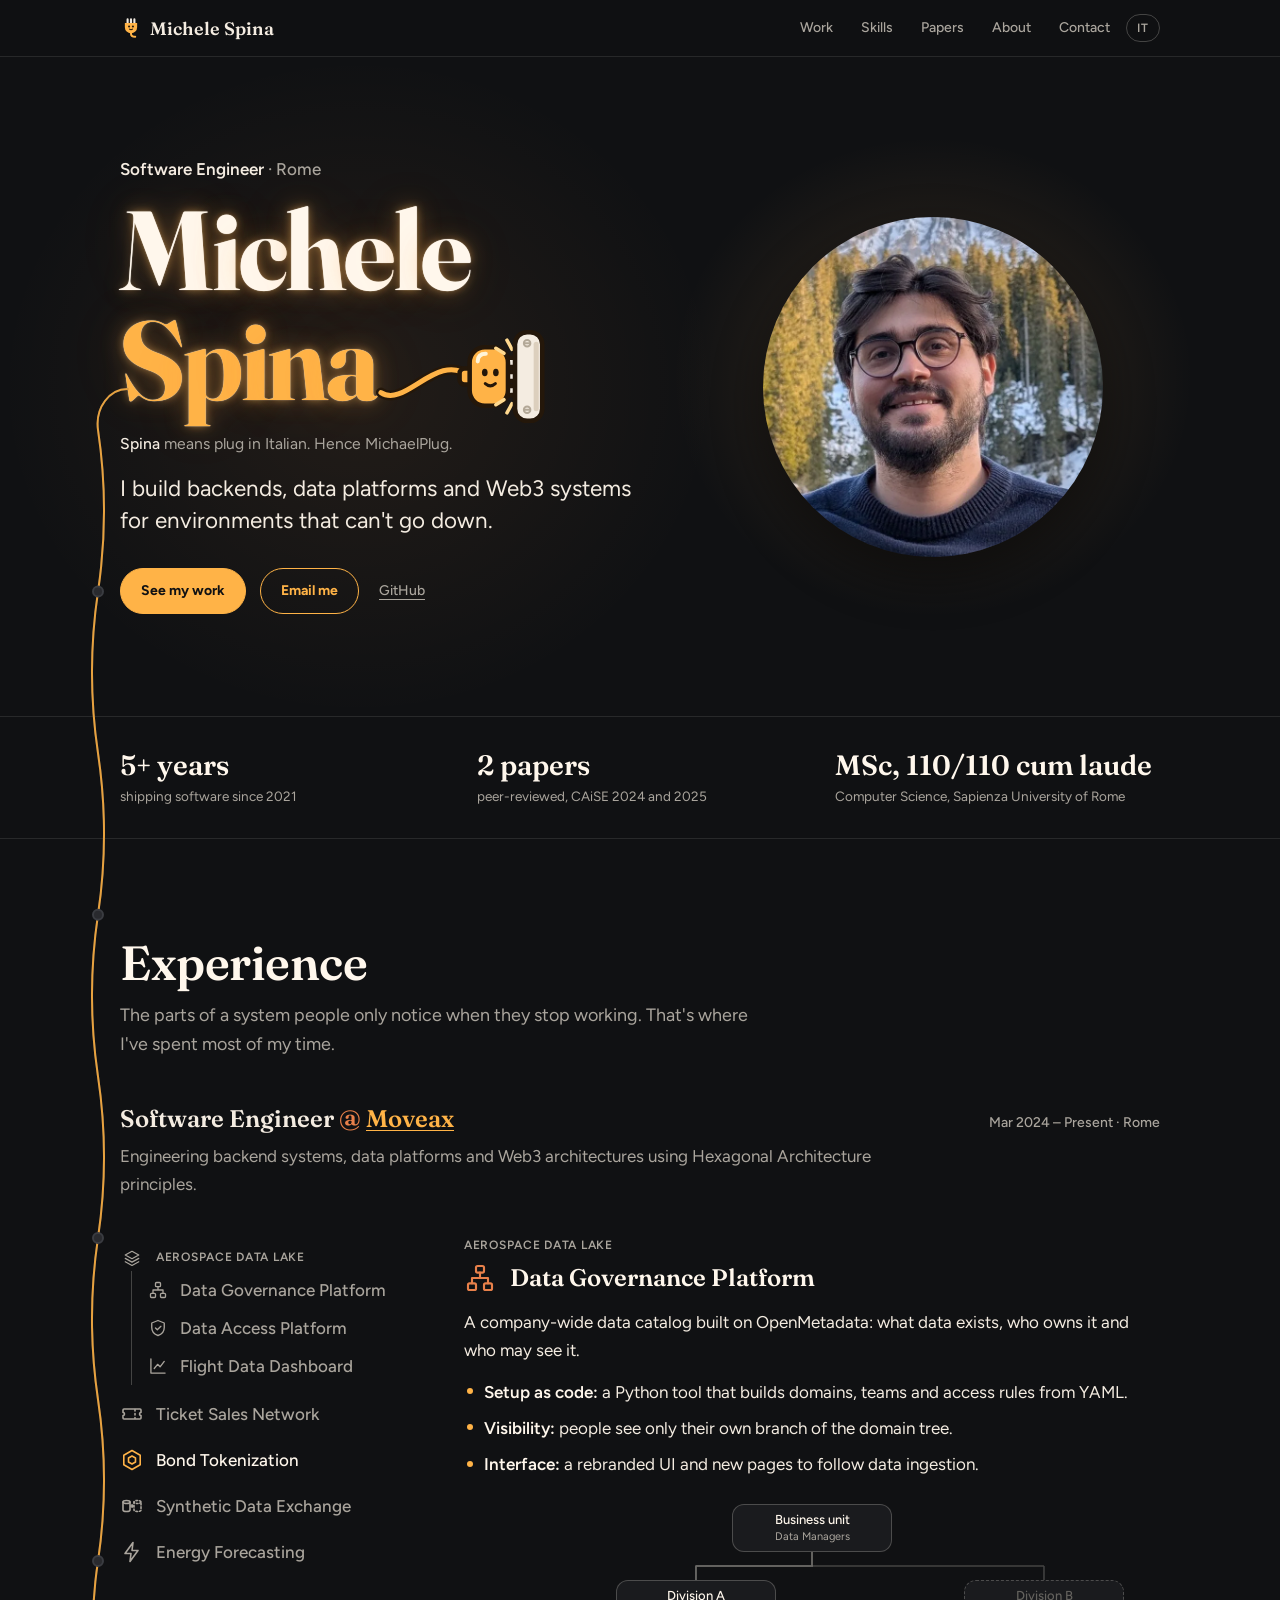
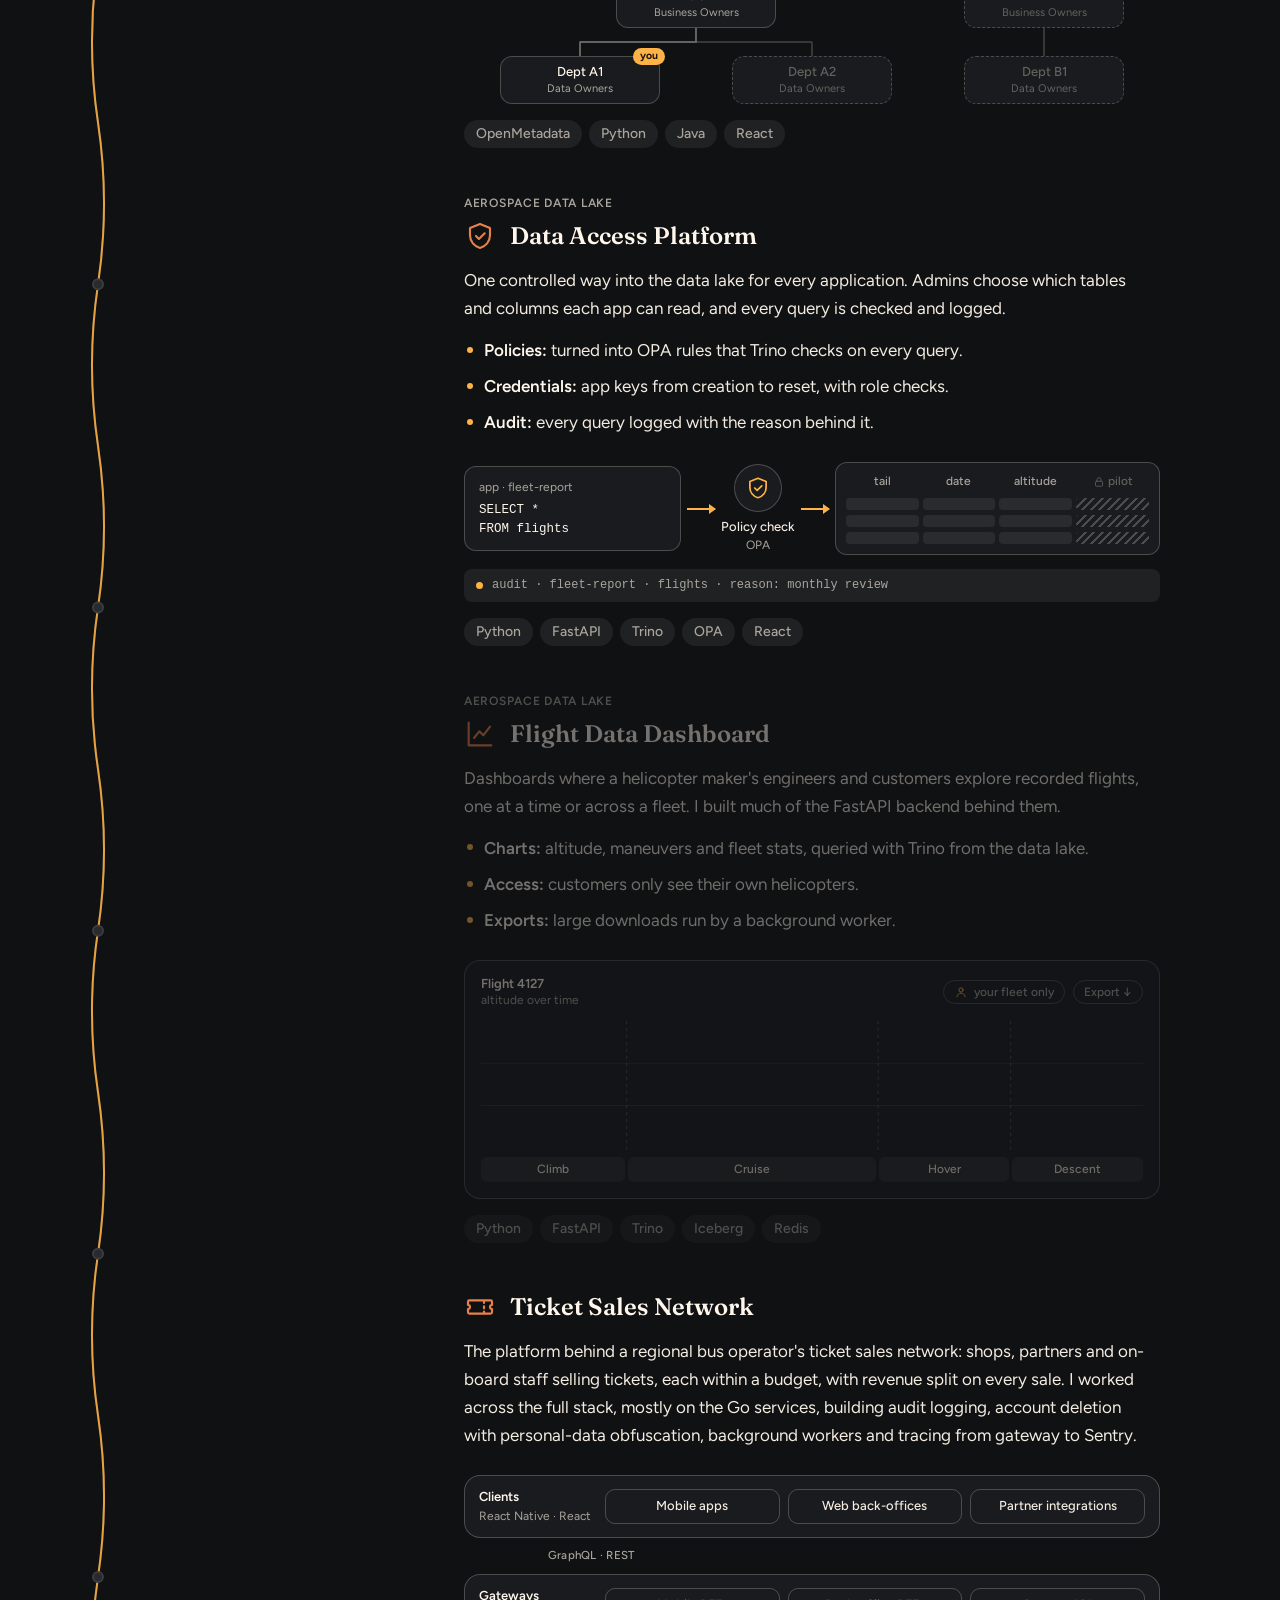
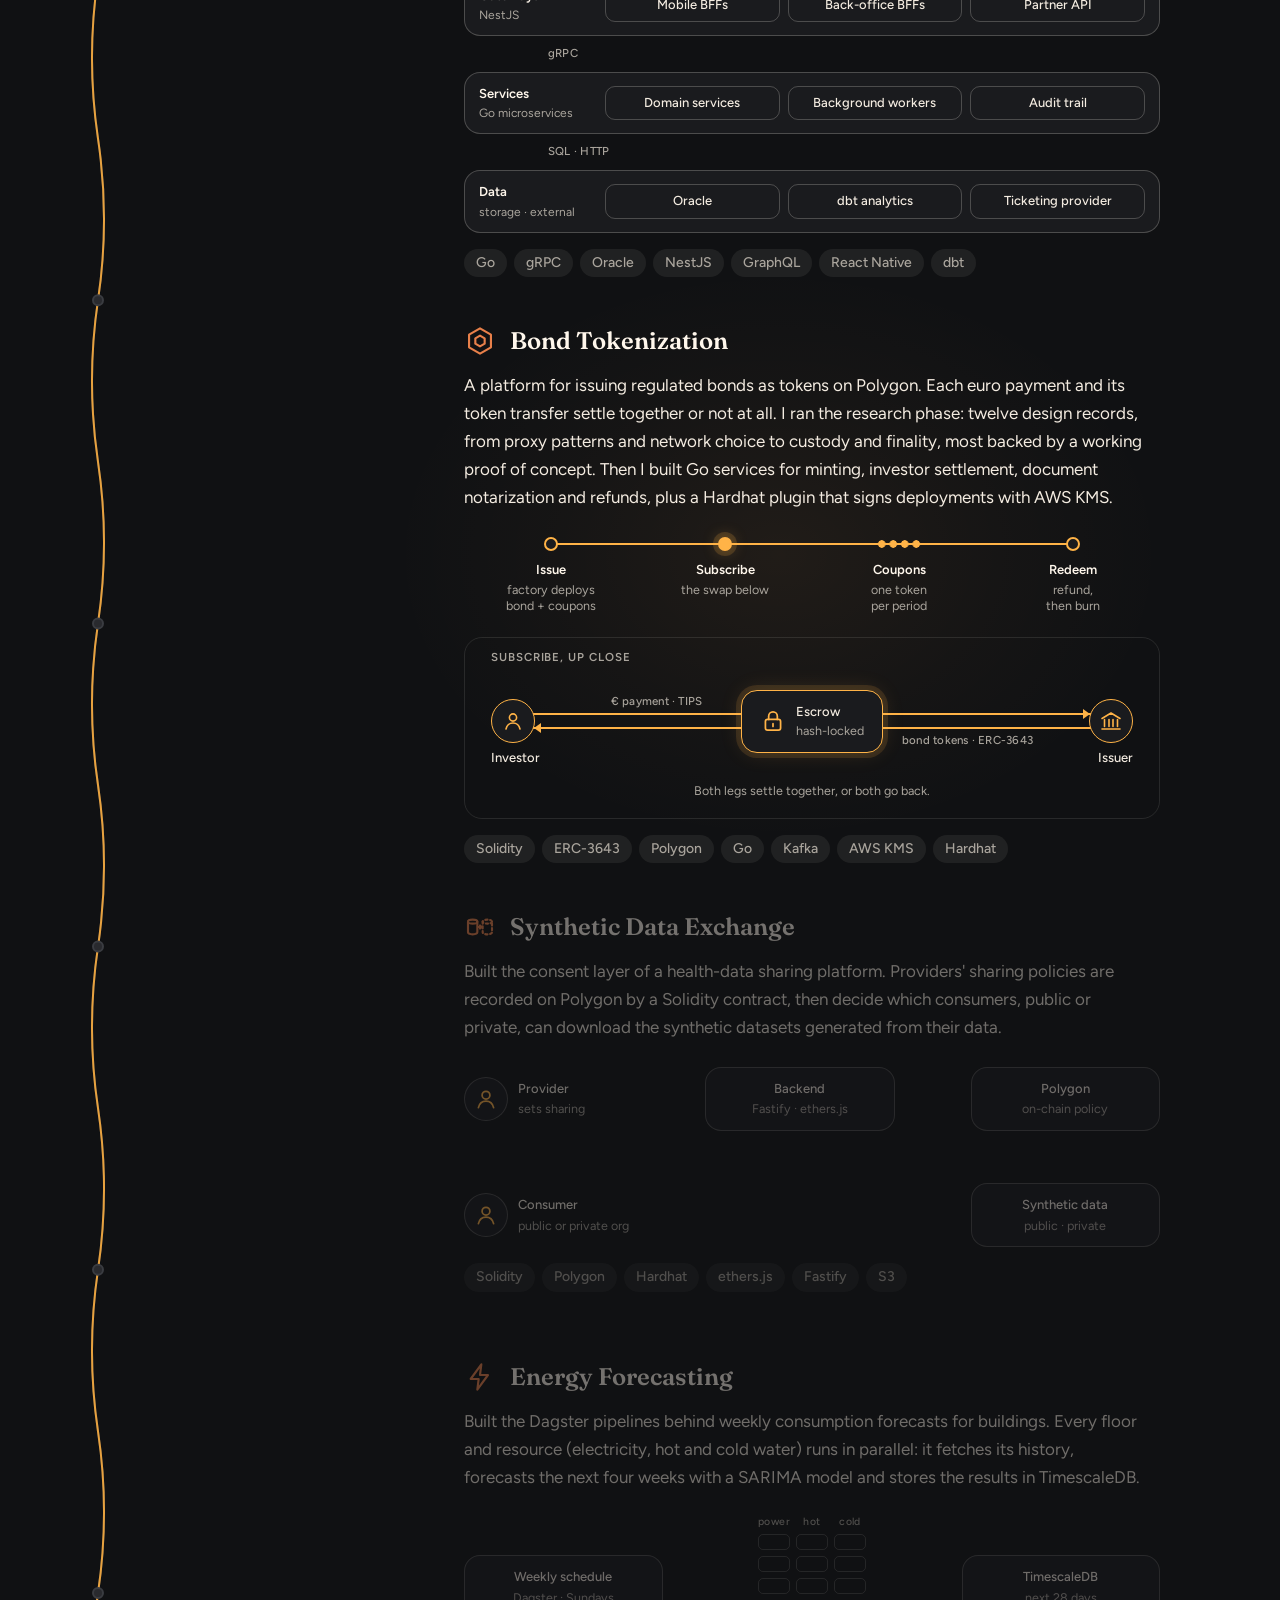
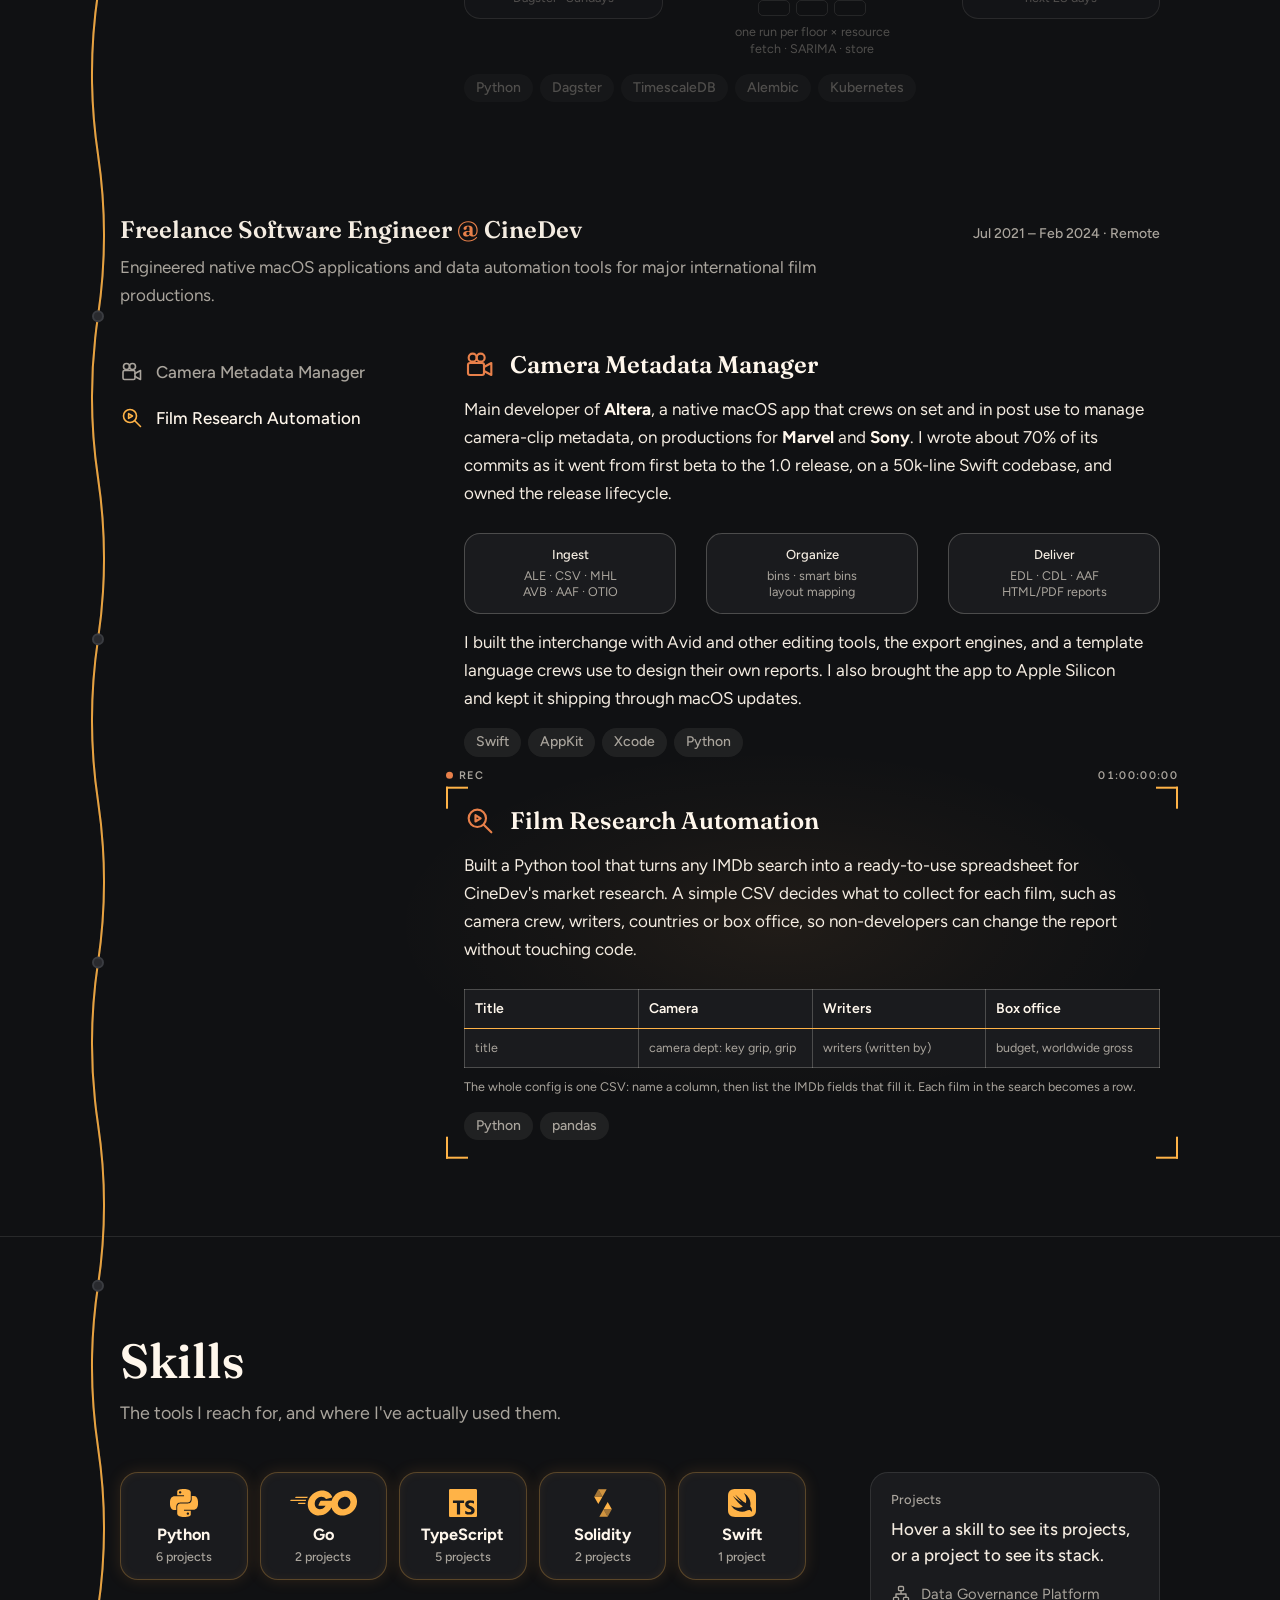
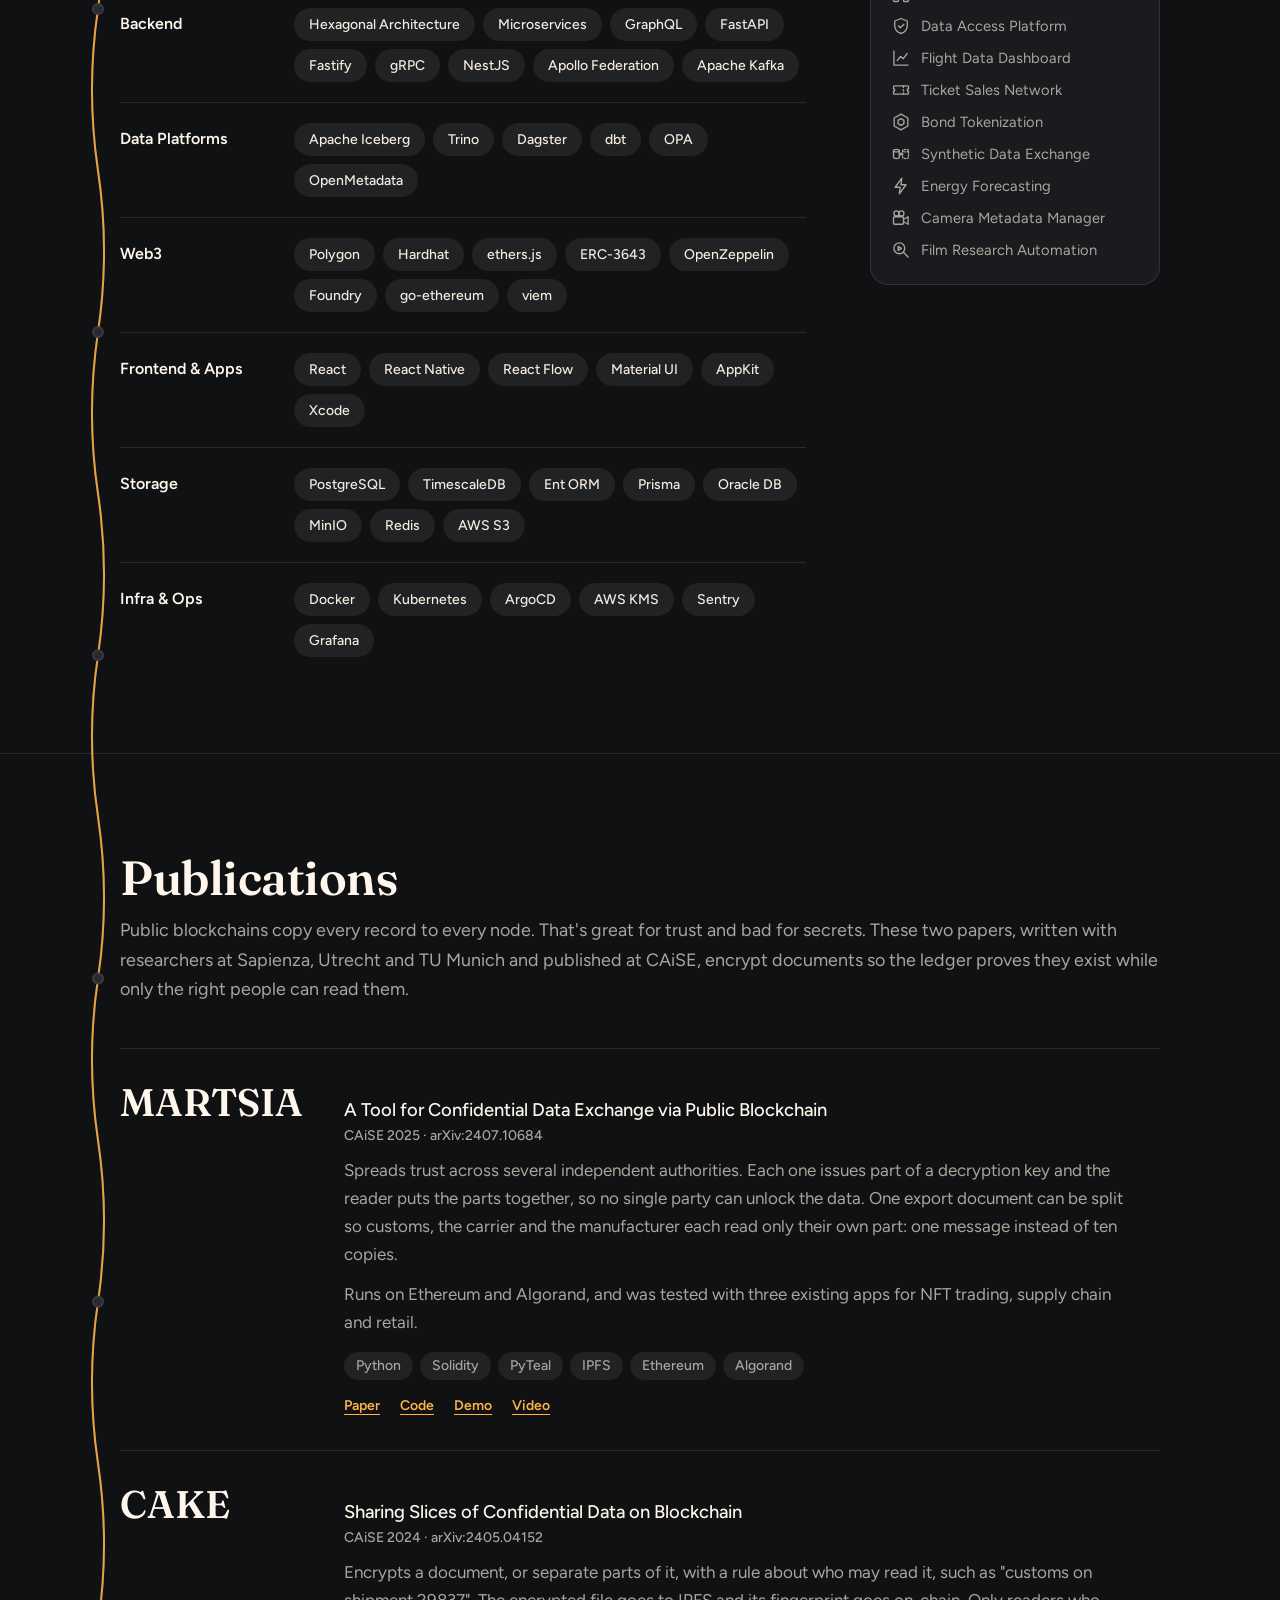
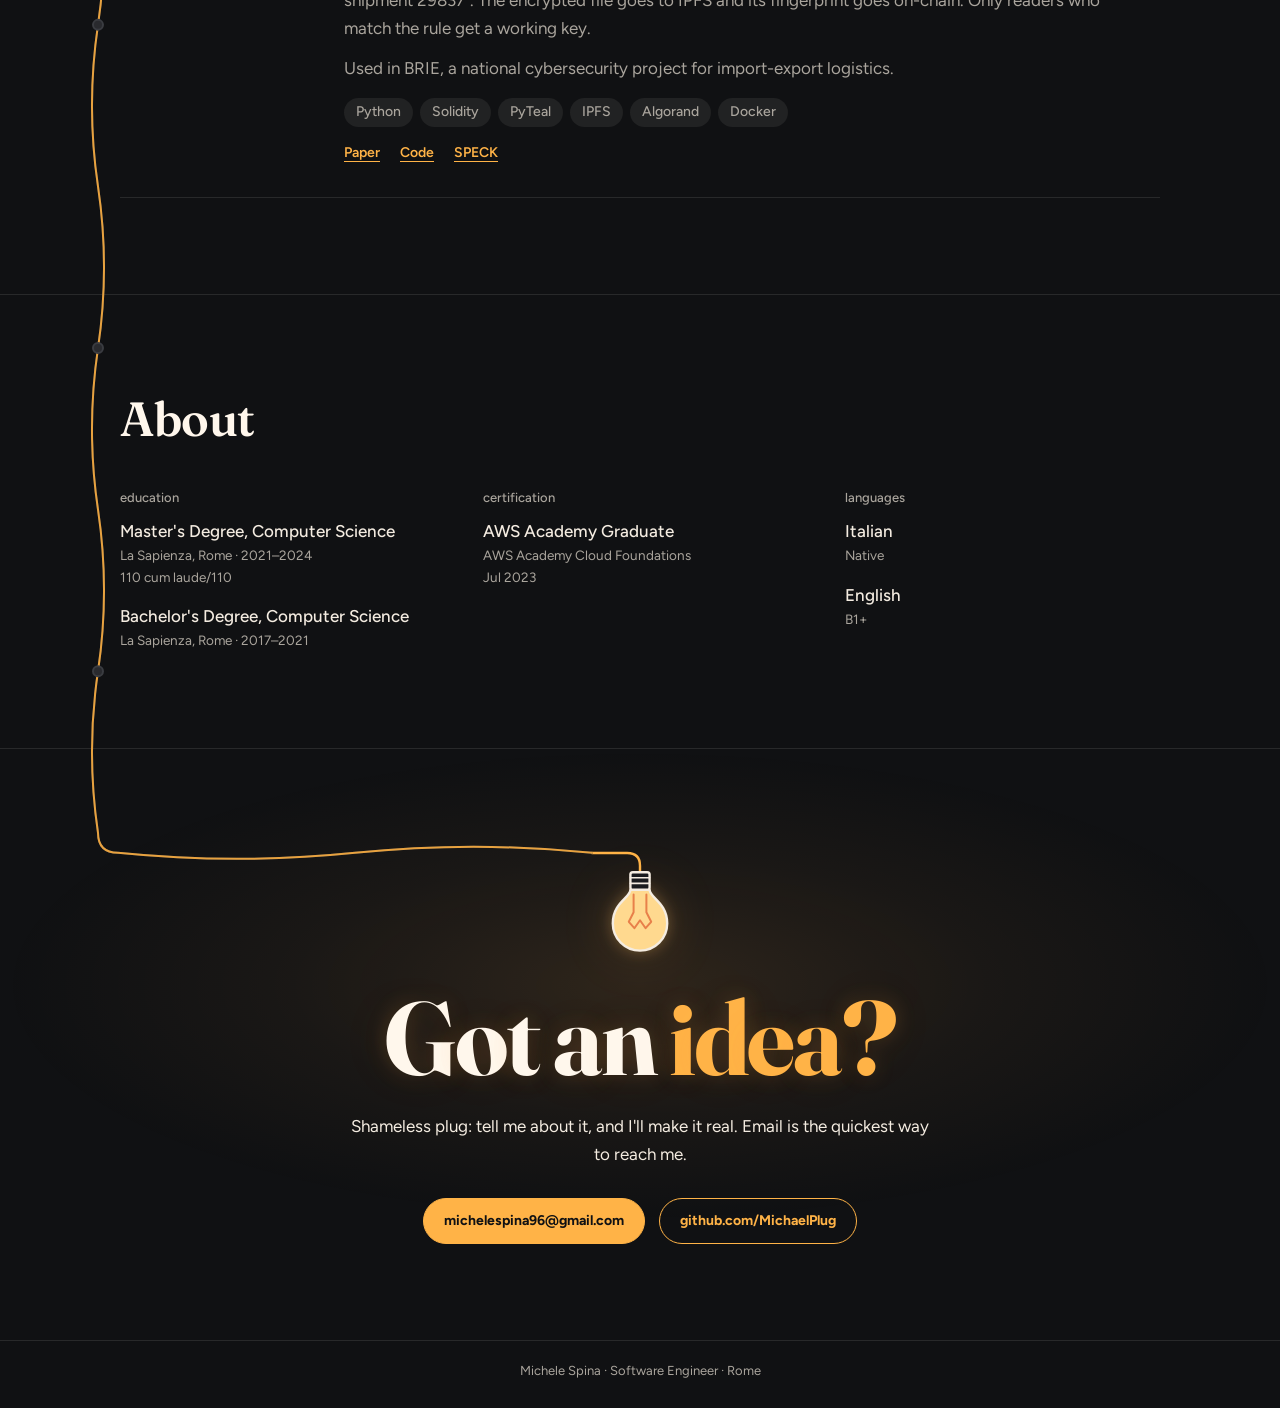
==== commit f13567cb: "lighter loading" ====
--- a/index.html
+++ b/index.html
@@ -95,7 +95,7 @@
         <h1 class="sign" aria-label="Michele Spina">
           <span class="tube tube-ink" aria-hidden="true"><span class="ch" style="--d:.1s;--i:0">M</span><span class="ch" style="--d:.34s;--i:1">i</span><span class="ch" style="--d:.05s;--i:2">c</span><span class="ch" style="--d:.42s;--i:3">h</span><span class="ch" style="--d:.2s;--i:4">e</span><span class="ch" style="--d:0s;--i:5">l</span><span class="ch" style="--d:.3s;--i:6">e</span></span>
           <span class="sign-line">
-            <span class="tube tube-fire" aria-hidden="true"><span class="ch" style="--d:.38s;--i:7">S</span><span class="ch" style="--d:.15s;--i:8">p</span><span class="ch loose" style="--d:.45s;--i:9">i</span><span class="ch" style="--d:.08s;--i:10">n</span><span class="ch" style="--d:.26s;--i:11">a</span></span>
+            <span class="tube tube-fire" aria-hidden="true"><span class="ch" style="--d:.02s;--i:7">S</span><span class="ch" style="--d:.15s;--i:8">p</span><span class="ch loose" style="--d:.45s;--i:9">i</span><span class="ch" style="--d:.08s;--i:10">n</span><span class="ch" style="--d:.26s;--i:11">a</span></span>
             <button class="plug" id="plug" type="button" aria-label="Sign power" aria-pressed="true" data-pull="Pull the plug" disabled>
               <svg class="pl" viewBox="0 0 160 100" aria-hidden="true">
                 <g class="pl-cable"><path class="pl-cable-o" d="M-4 78C20 94 52 36 84 62"/><path class="pl-cable-i" d="M-4 78C20 94 52 36 84 62"/></g>
--- a/assets/site.css
+++ b/assets/site.css
@@ -84,7 +84,7 @@
 .lang:hover { color: var(--accent); border-color: var(--accent); }
 
 /* the room lights up as the plug goes in */
-.dusk { position: fixed; inset: 0; z-index: 40; background: #050506; opacity: 0; pointer-events: none; animation: dusk .95s linear; }
+.dusk { position: fixed; inset: 0; z-index: 40; background: #050506; opacity: 0; pointer-events: none; animation: dusk .55s linear; }
 @keyframes dusk {
   0%, 26% { opacity: .7; }
   30%, 40% { opacity: .2; }
@@ -99,9 +99,9 @@
 .tube-fire { --sign: var(--accent); }
 .sign .ch {
   color: var(--sign); text-shadow: var(--glow);
-  animation: strike .5s linear calc(var(--start, 0s) + var(--d, 0s)) backwards;
-}
-h1.sign { --start: .26s; }
+  animation: strike .36s linear calc(var(--start, 0s) + var(--d, 0s)) backwards;
+}
+h1.sign { --start: .14s; }
 #closing-sign { --start: .8s; }
 .sign.wait .ch, html.off .sign .ch { animation: none; color: var(--unlit); text-shadow: none; }
 
@@ -109,7 +109,7 @@
    one loose tube that buzzes, and letters that crackle under the pointer */
 h1.sign .tube { --glow: 0 0 1px rgba(255, 250, 240, .9), 0 0 8px rgba(255, 190, 100, .45), 0 0 24px rgba(255, 165, 70, .28), 0 0 64px rgba(255, 150, 60, .14); }
 h1.sign .ch {
-  --strike: strike .5s linear calc(var(--start) + var(--d)) backwards;
+  --strike: strike .36s linear calc(var(--start) + var(--d) * .6) backwards;
   --surge: surge 6.5s ease-out calc(var(--start) + 1.4s + var(--i) * 55ms) infinite;
   --buzz: buzz 4.7s linear calc(var(--start) + 2.3s) infinite;
   --zap: zap .38s steps(1);
@@ -159,9 +159,9 @@
 .pl-shade { stroke: #dccfbd; stroke-width: 5; transition: opacity .2s; }
 .pl-screw { fill: none; stroke: #b3a897; stroke-width: 2; }
 .pl-zap { stroke: #ffd98f; stroke-width: 3.5; transition: opacity .2s; }
-h1.sign .pl-move { animation: plug-in .26s ease-in backwards; }
-h1.sign .pl-cable { animation: cable-in .26s ease-in backwards; }
-h1.sign .pl-zap { animation: bulb-on .45s linear .26s backwards; }
+h1.sign .pl-move { animation: plug-in .14s ease-in backwards; }
+h1.sign .pl-cable { animation: cable-in .14s ease-in backwards; }
+h1.sign .pl-zap { animation: bulb-on .35s linear .14s backwards; }
 @keyframes plug-in { from { transform: translateX(-26px); } }
 @keyframes cable-in { from { transform: scaleX(.7); } }
 .plug:not(:disabled):hover .pl-move { transform: translateX(-3px) rotate(-3deg); transform-origin: 100px 62px; }
@@ -178,11 +178,11 @@
 
 /* the cable ends in a bulb: a lit bulb means an idea */
 .bulb-row { display: flex; justify-content: center; margin-bottom: 18px; }
-.bulb { display: block; width: 96px; height: 120px; overflow: visible; fill: none; stroke: var(--accent); stroke-width: 3; stroke-linecap: round; stroke-linejoin: round; transition: stroke .2s .42s; }
+.bulb { display: block; width: 96px; height: 120px; overflow: visible; fill: none; stroke: var(--accent); stroke-width: 3; stroke-linecap: round; stroke-linejoin: round; transition: stroke .2s .25s; }
 .bulb-cap { fill: var(--panel); stroke: var(--ink); }
 .bulb-thread { stroke: var(--ink); stroke-width: 2; }
 .bulb-glass { stroke: var(--ink); }
-.bulb-glow { fill: #ffd98f; stroke: none; filter: drop-shadow(0 0 10px rgba(255, 190, 100, .35)) drop-shadow(0 0 32px rgba(255, 170, 70, .16)); animation: bulb-on .45s linear .42s backwards; }
+.bulb-glow { fill: #ffd98f; stroke: none; filter: drop-shadow(0 0 10px rgba(255, 190, 100, .35)) drop-shadow(0 0 32px rgba(255, 170, 70, .16)); animation: bulb-on .35s linear .25s backwards; }
 .bulb-fil { stroke: var(--brand); stroke-width: 2.5; }
 @keyframes bulb-on {
   0%, 30% { opacity: 0; }
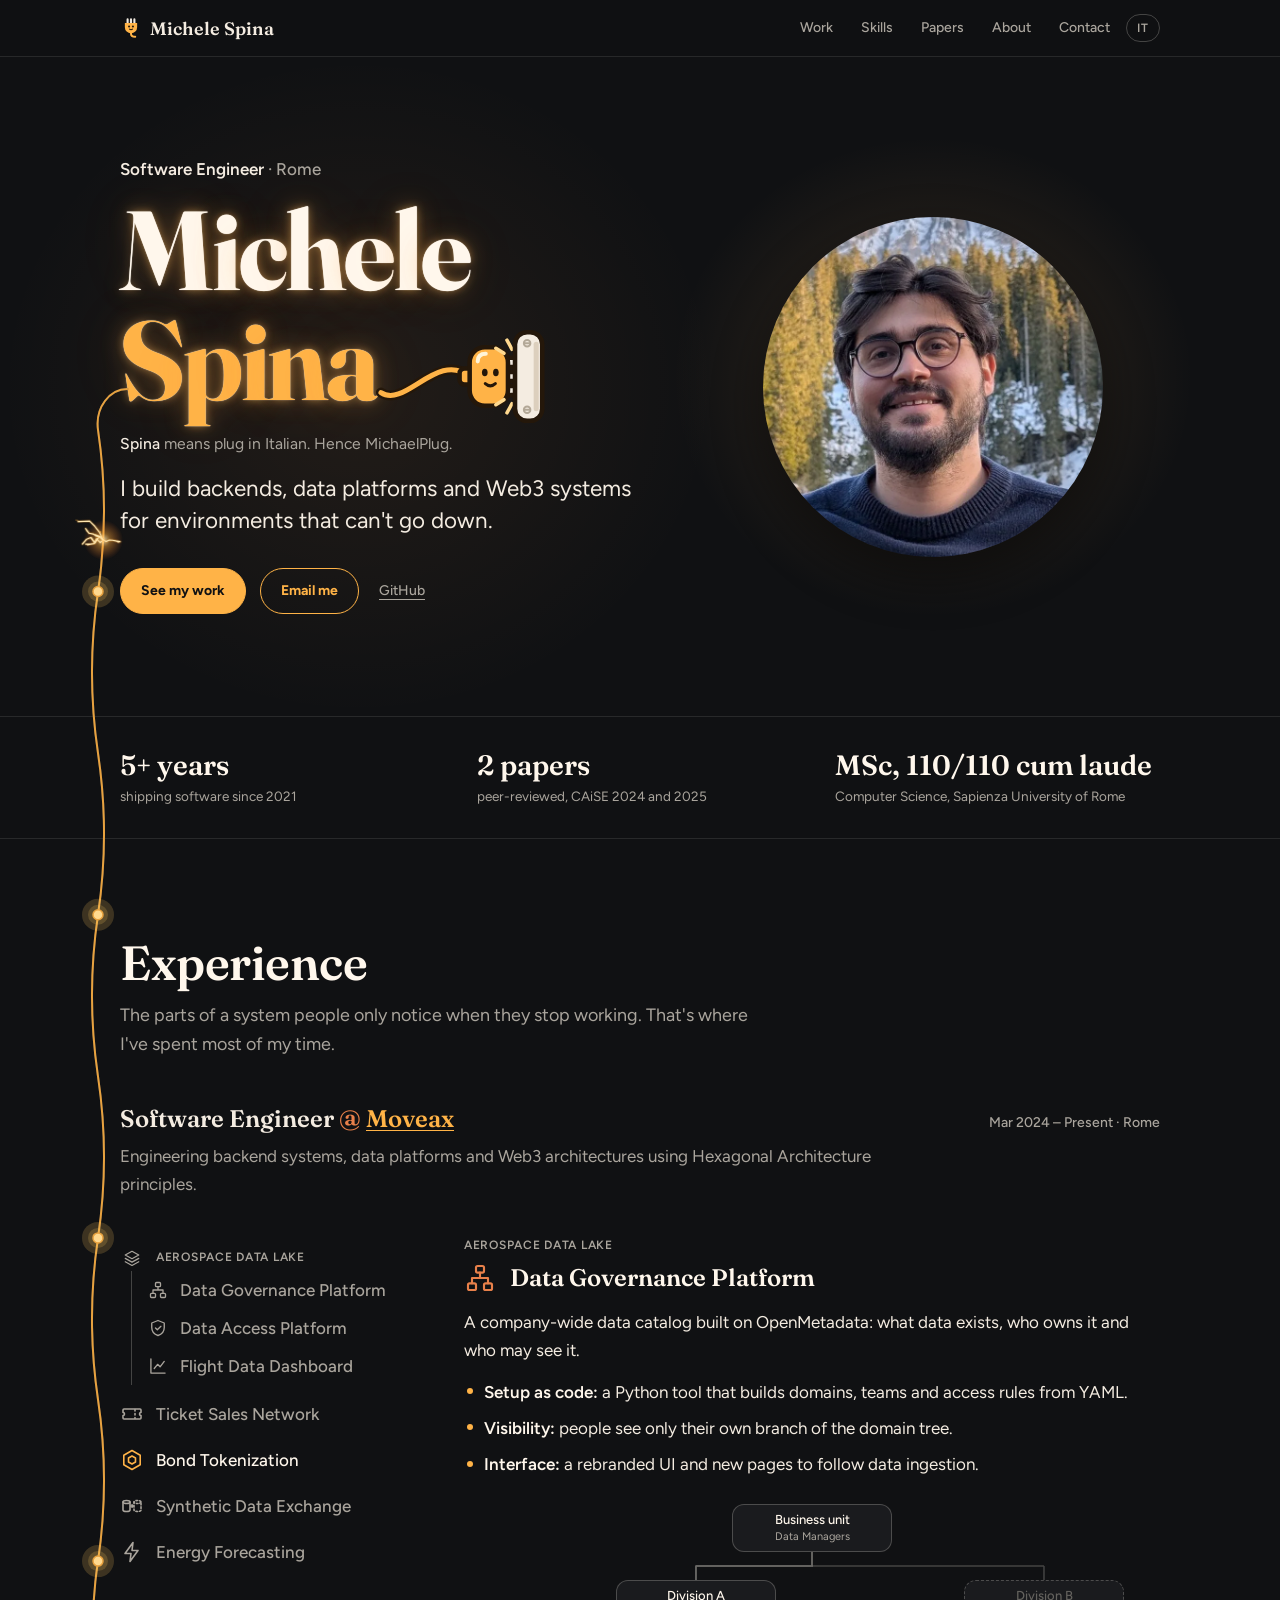
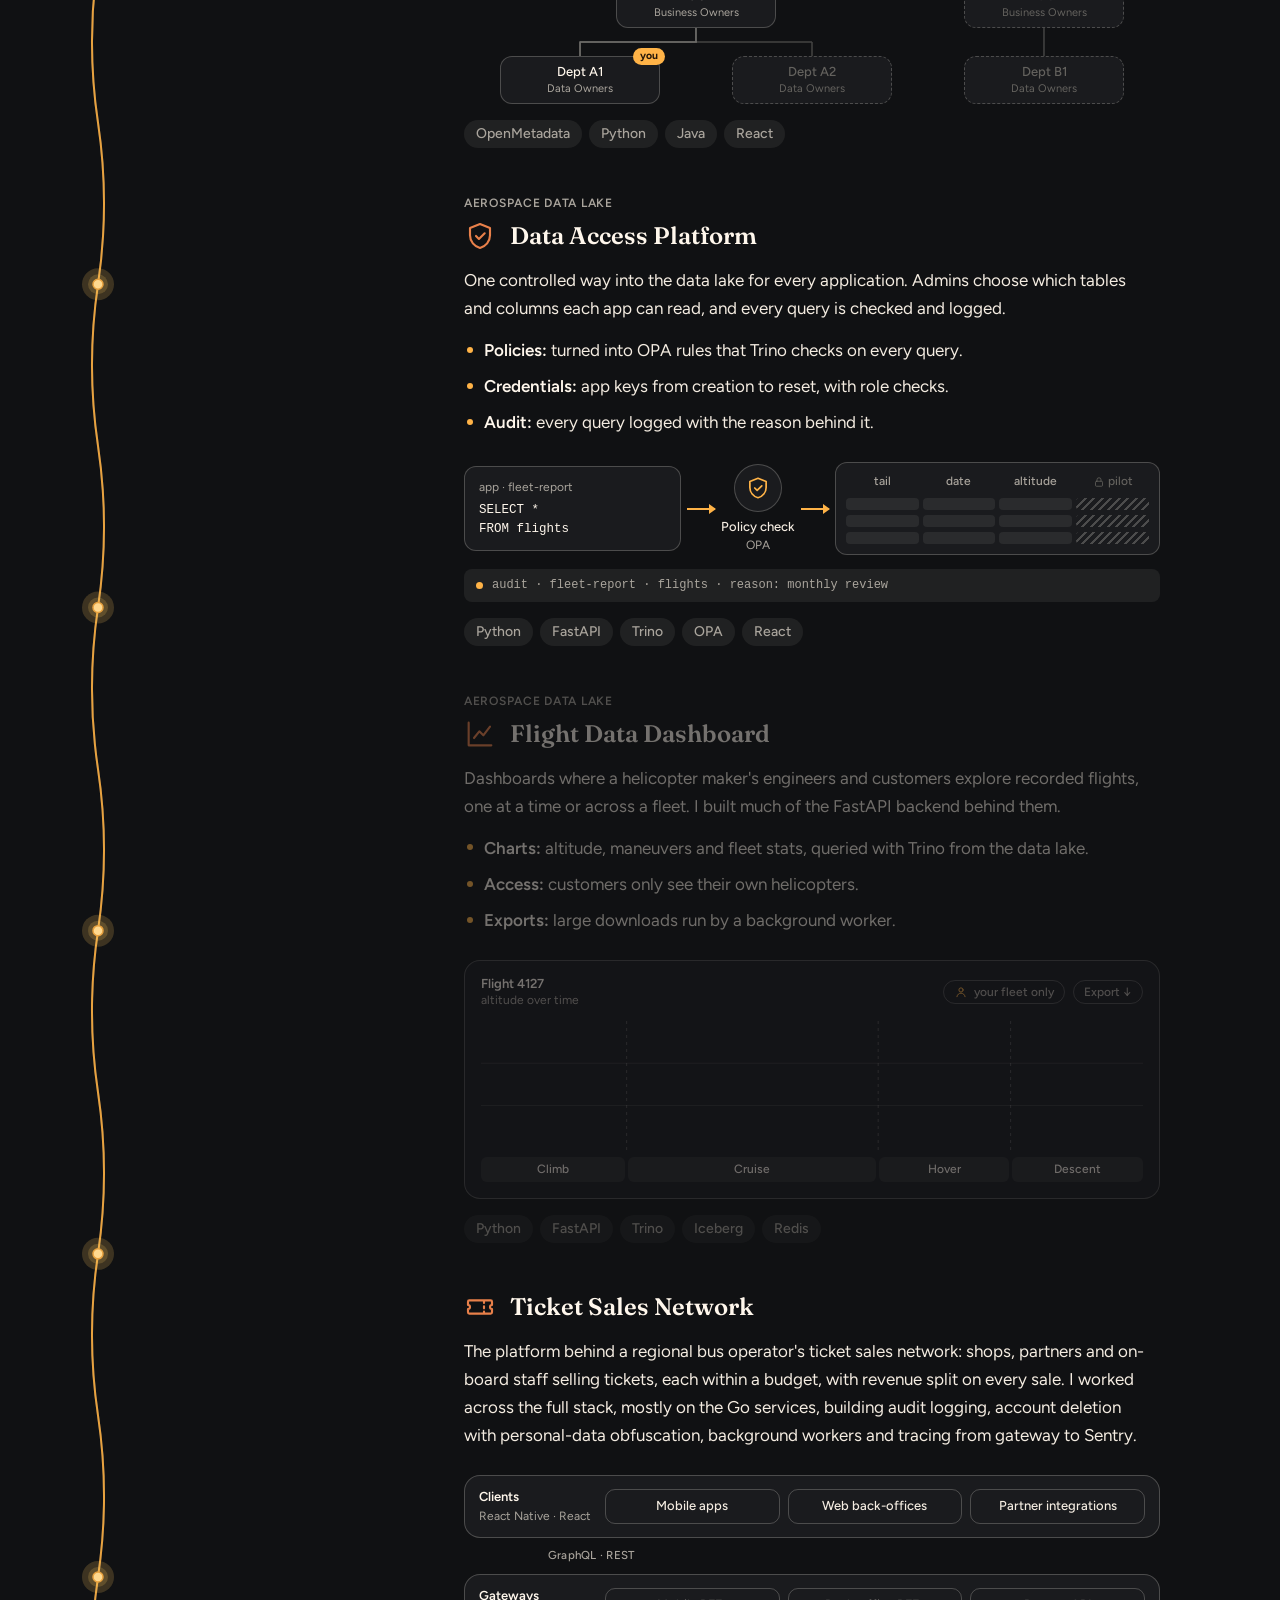
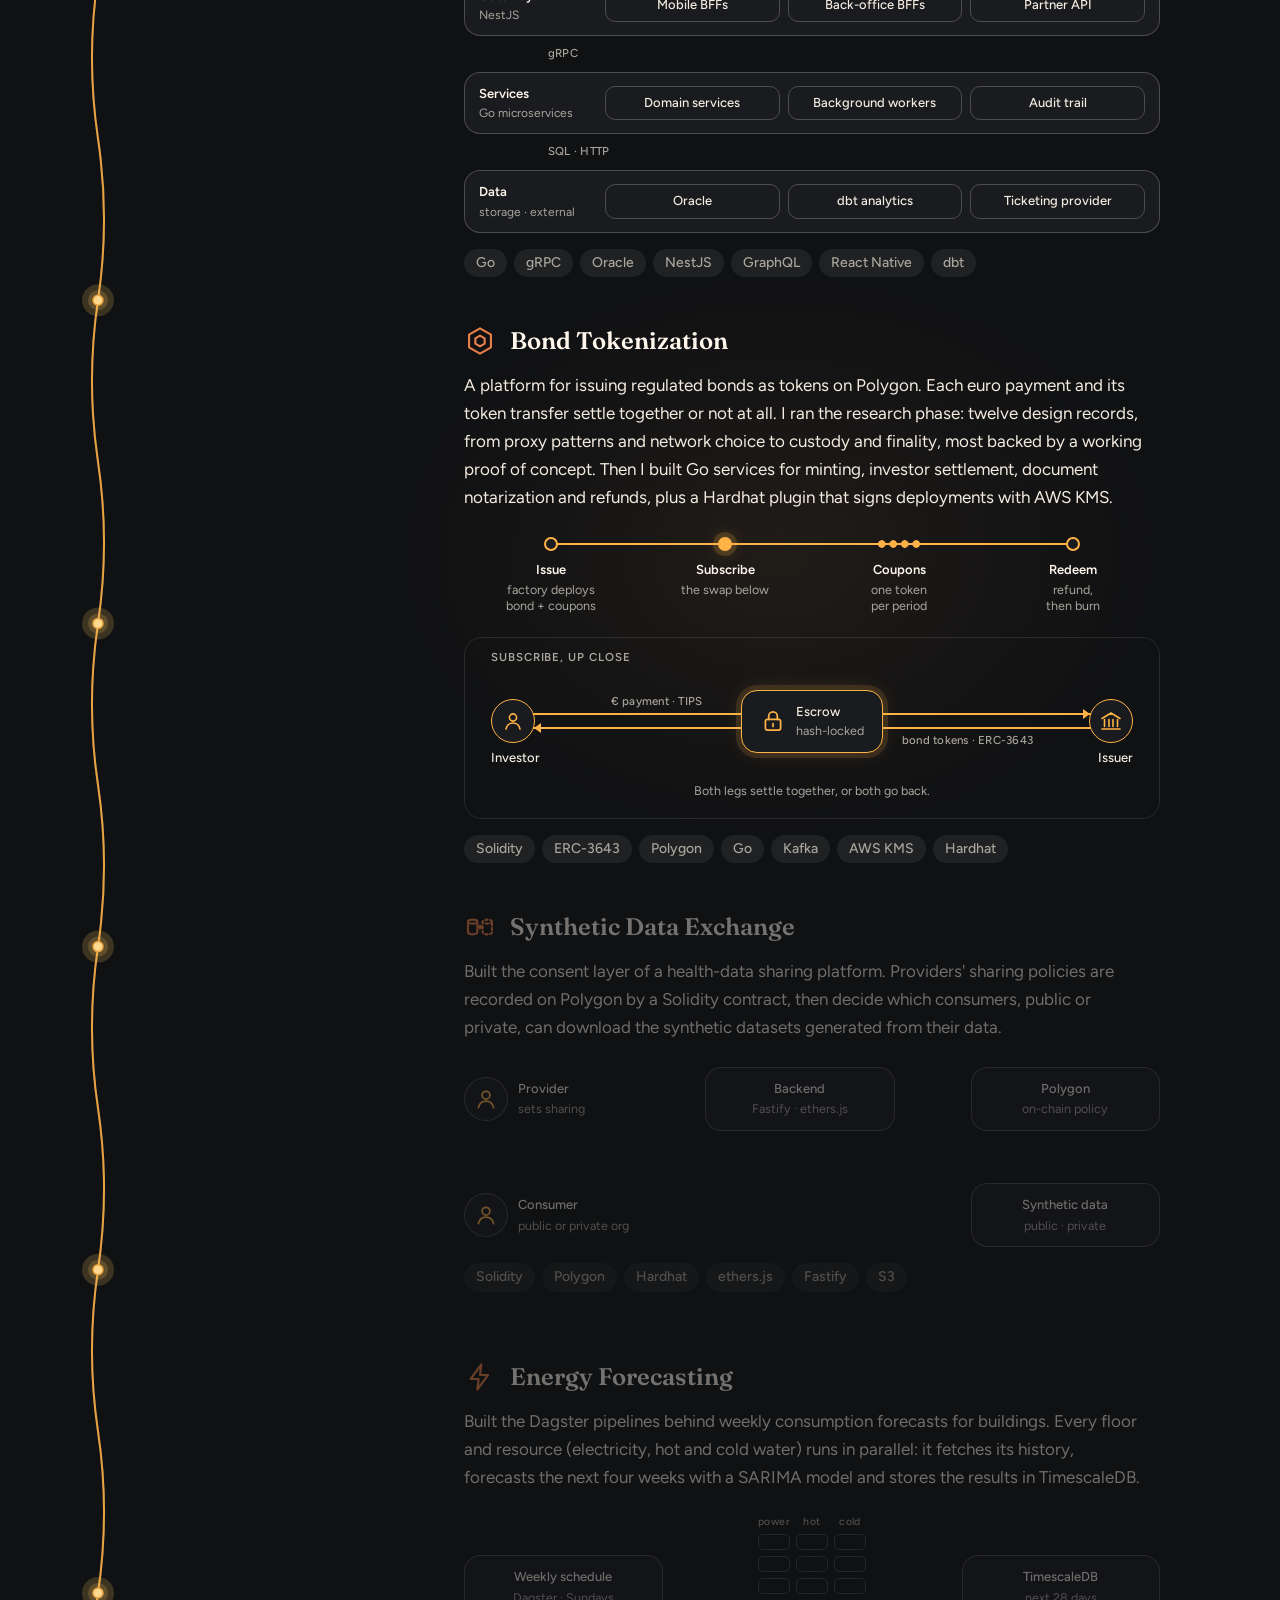
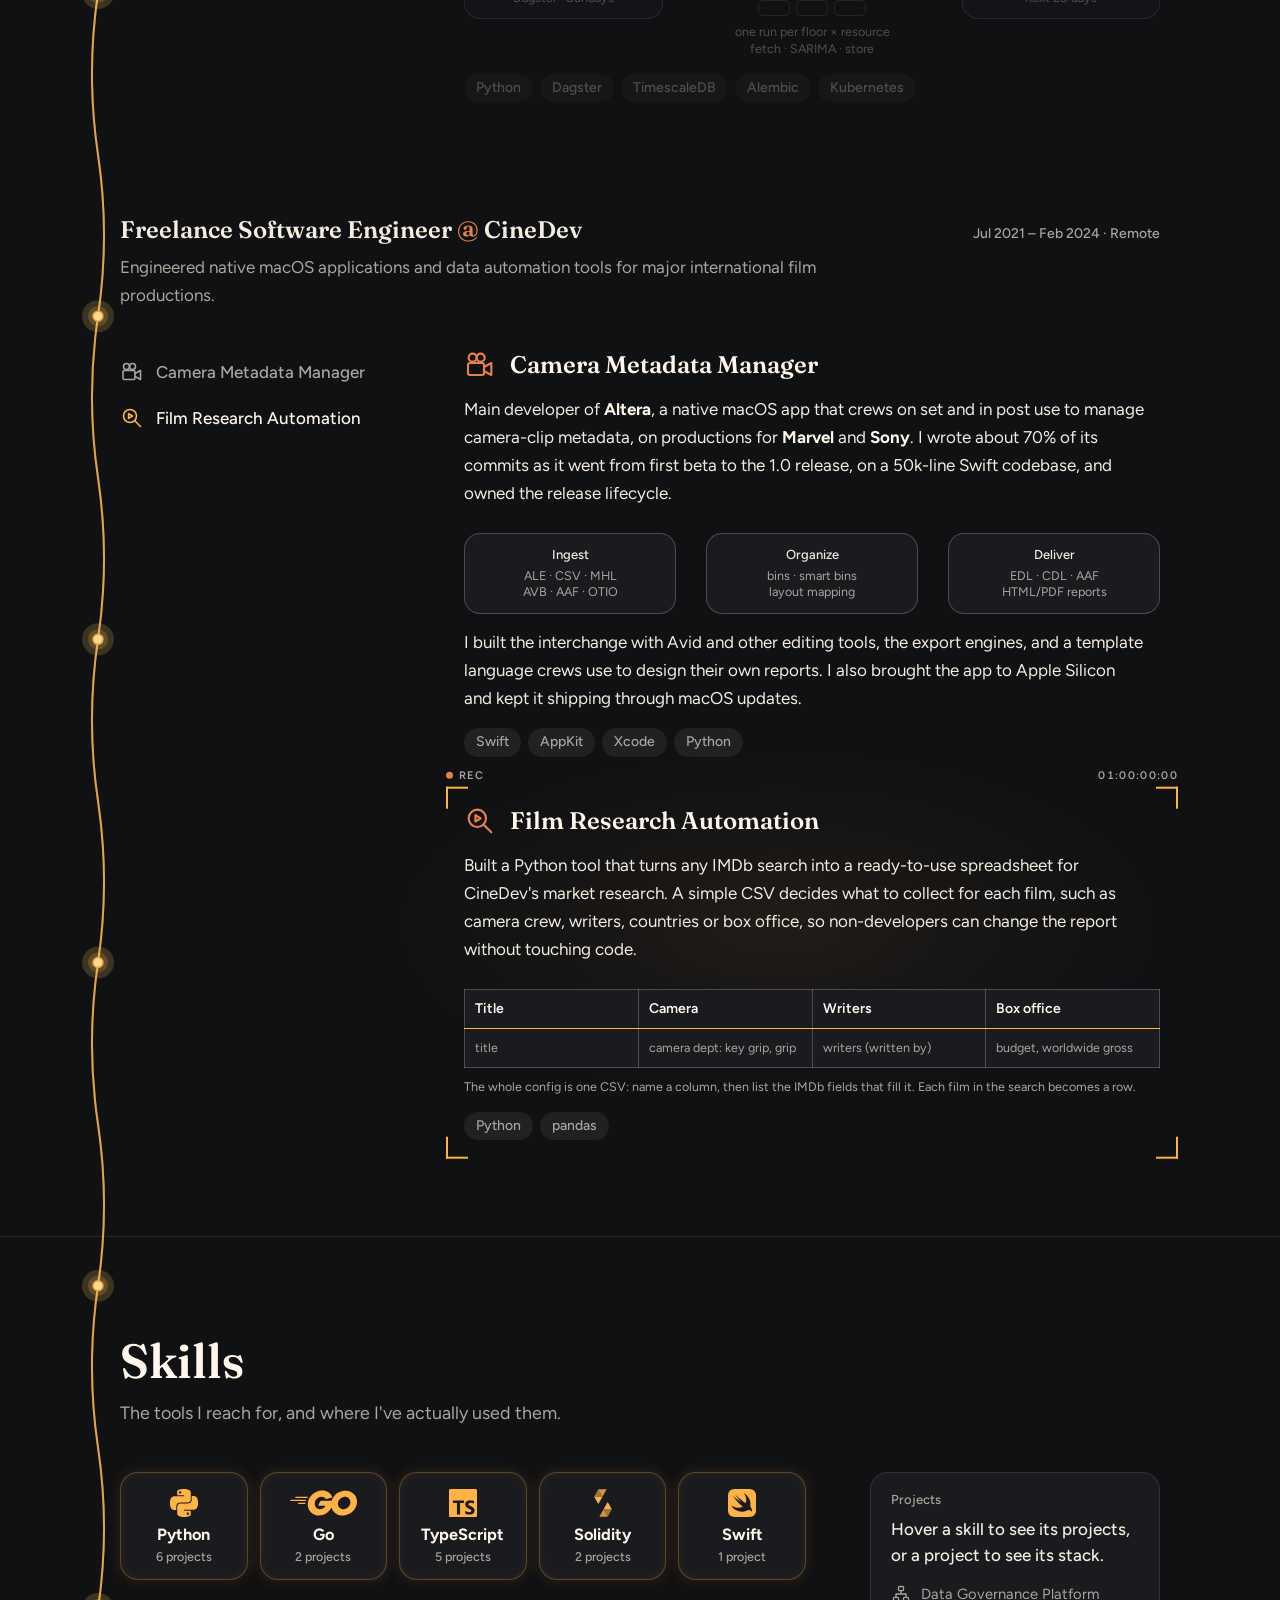
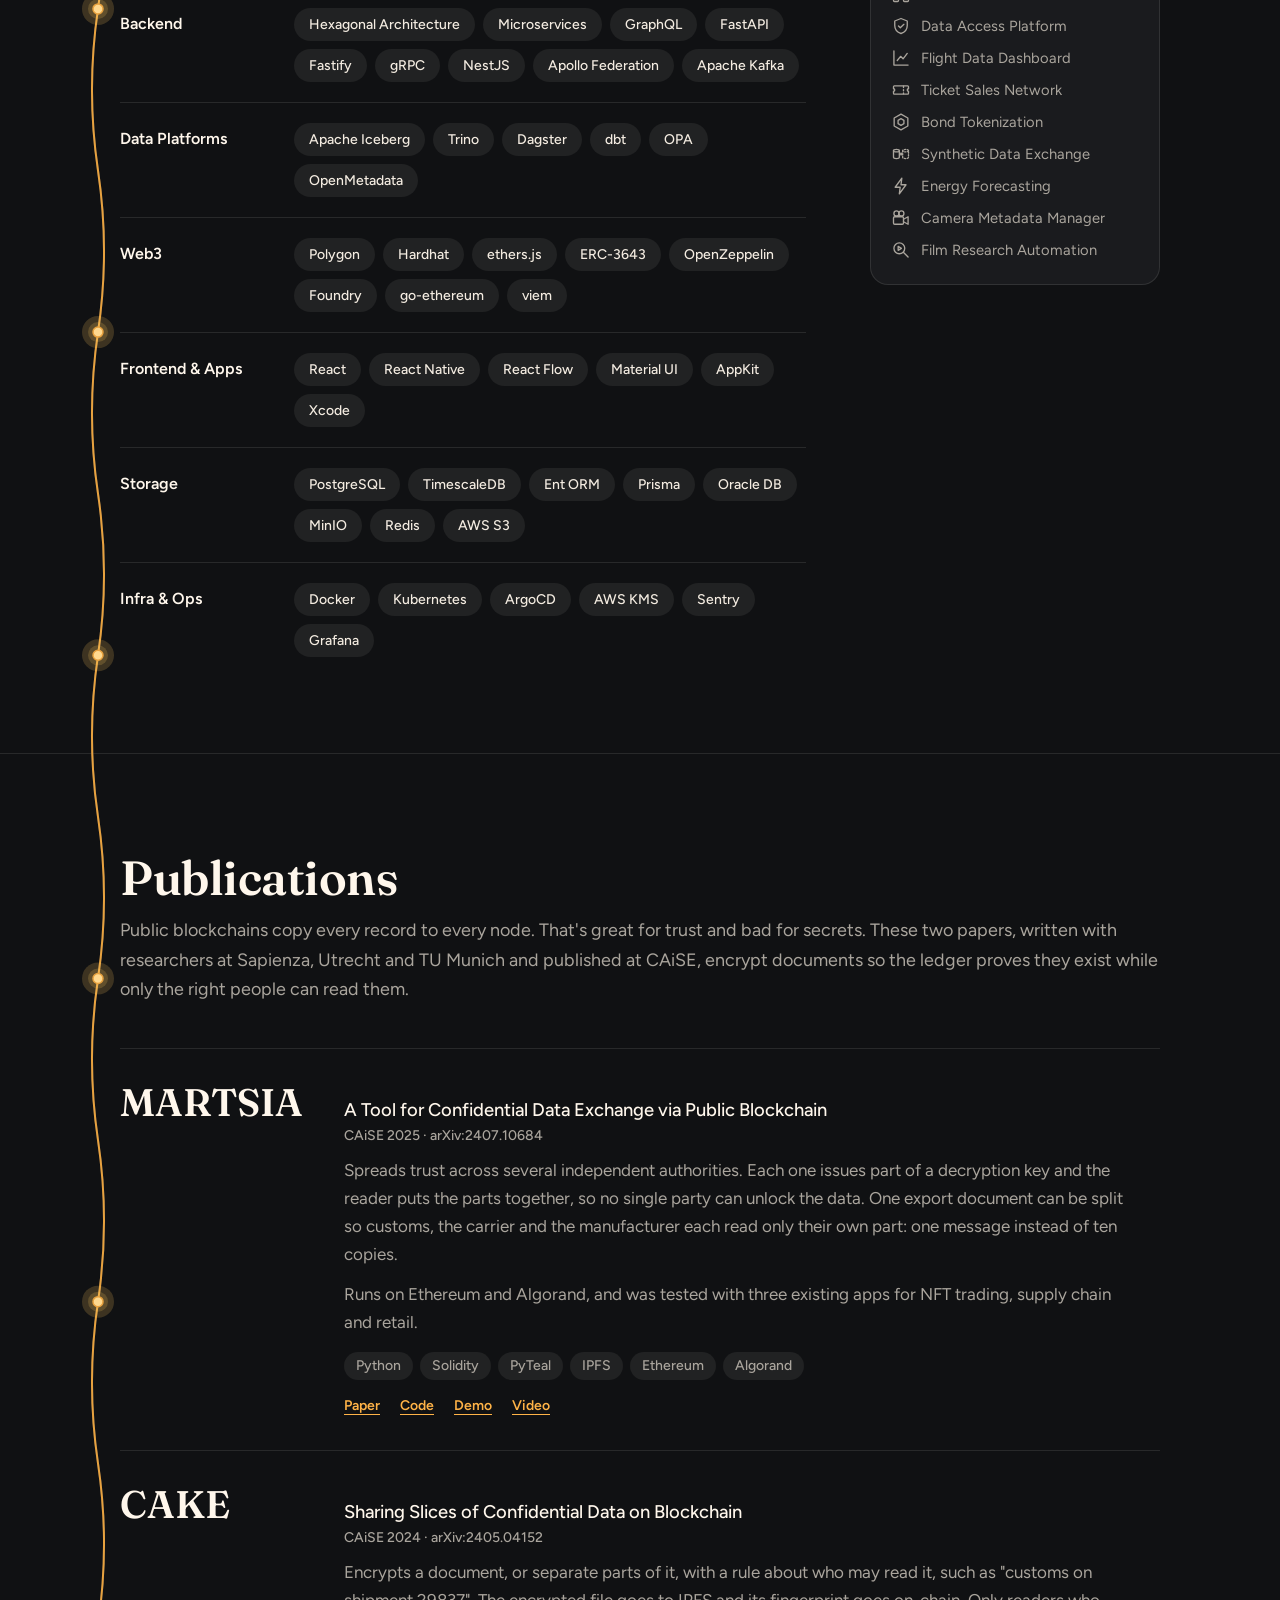
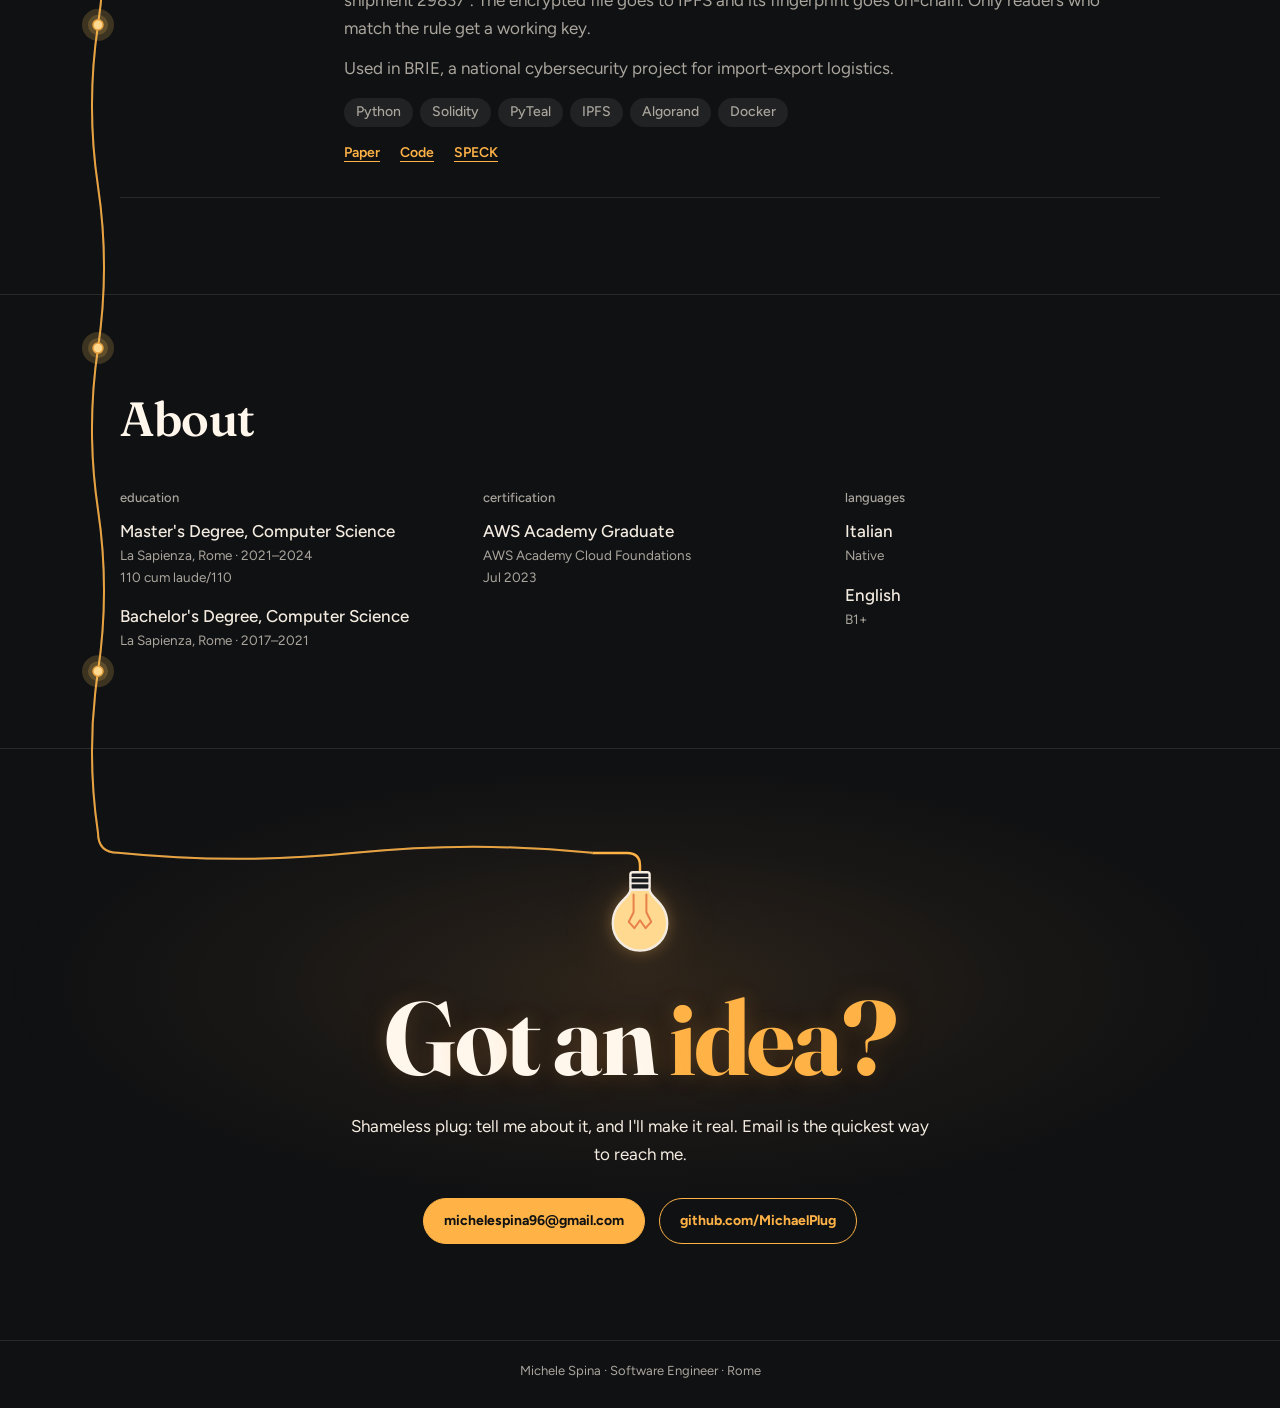
==== commit 49edc0fe: "lay out the wire without asking the browser for points The wire was sampled with getPointAtLength ev" ====
--- a/index.html
+++ b/index.html
@@ -3,6 +3,27 @@
 <head>
 <meta charset="utf-8">
 <meta name="viewport" content="width=device-width, initial-scale=1">
+<script>
+// Readers whose browser prefers Italian get the Italian page, unless they already picked a language with the switch.
+(function () {
+  var want = null;
+  // The EN switch on the Italian page links here with ?lang=en: honor it, remember it, tidy the address.
+  if (/[?&]lang=en\b/.test(location.search)) {
+    want = 'en';
+    try { localStorage.setItem('lang', 'en'); } catch (e) {}
+    try { history.replaceState(null, '', location.pathname + location.hash); } catch (e) {}
+  }
+  if (!want) try { want = localStorage.getItem('lang'); } catch (e) {}
+  if (!want) {
+    var langs = navigator.languages || [navigator.language || ''];
+    for (var i = 0; i < langs.length && !want; i++) {
+      var l = String(langs[i]).slice(0, 2).toLowerCase();
+      if (l === 'it' || l === 'en') want = l;
+    }
+  }
+  if (want === 'it') location.replace('it/index.html' + location.hash);
+})();
+</script>
 <title>Michele Spina — Software Engineer</title>
 <meta name="description" content="Software Engineer in Rome building scalable backend services, enterprise data platforms and Web3 architectures with Go, Python and Solidity.">
 <meta name="theme-color" content="#101113">
@@ -26,27 +47,6 @@
 <link rel="preconnect" href="https://fonts.googleapis.com">
 <link rel="preconnect" href="https://fonts.gstatic.com" crossorigin>
 <link rel="stylesheet" href="https://fonts.googleapis.com/css2?family=Fraunces:opsz,wght,SOFT@9..144,600..700,100&family=Figtree:wght@400;500;600;700&display=swap">
-<script>
-// Readers whose browser prefers Italian get the Italian page, unless they already picked a language with the switch.
-(function () {
-  var want = null;
-  // The EN switch on the Italian page links here with ?lang=en: honor it, remember it, tidy the address.
-  if (/[?&]lang=en\b/.test(location.search)) {
-    want = 'en';
-    try { localStorage.setItem('lang', 'en'); } catch (e) {}
-    try { history.replaceState(null, '', location.pathname + location.hash); } catch (e) {}
-  }
-  if (!want) try { want = localStorage.getItem('lang'); } catch (e) {}
-  if (!want) {
-    var langs = navigator.languages || [navigator.language || ''];
-    for (var i = 0; i < langs.length && !want; i++) {
-      var l = String(langs[i]).slice(0, 2).toLowerCase();
-      if (l === 'it' || l === 'en') want = l;
-    }
-  }
-  if (want === 'it') location.replace('it/index.html' + location.hash);
-})();
-</script>
 <link rel="stylesheet" href="assets/site.css">
 </head>
 <body>
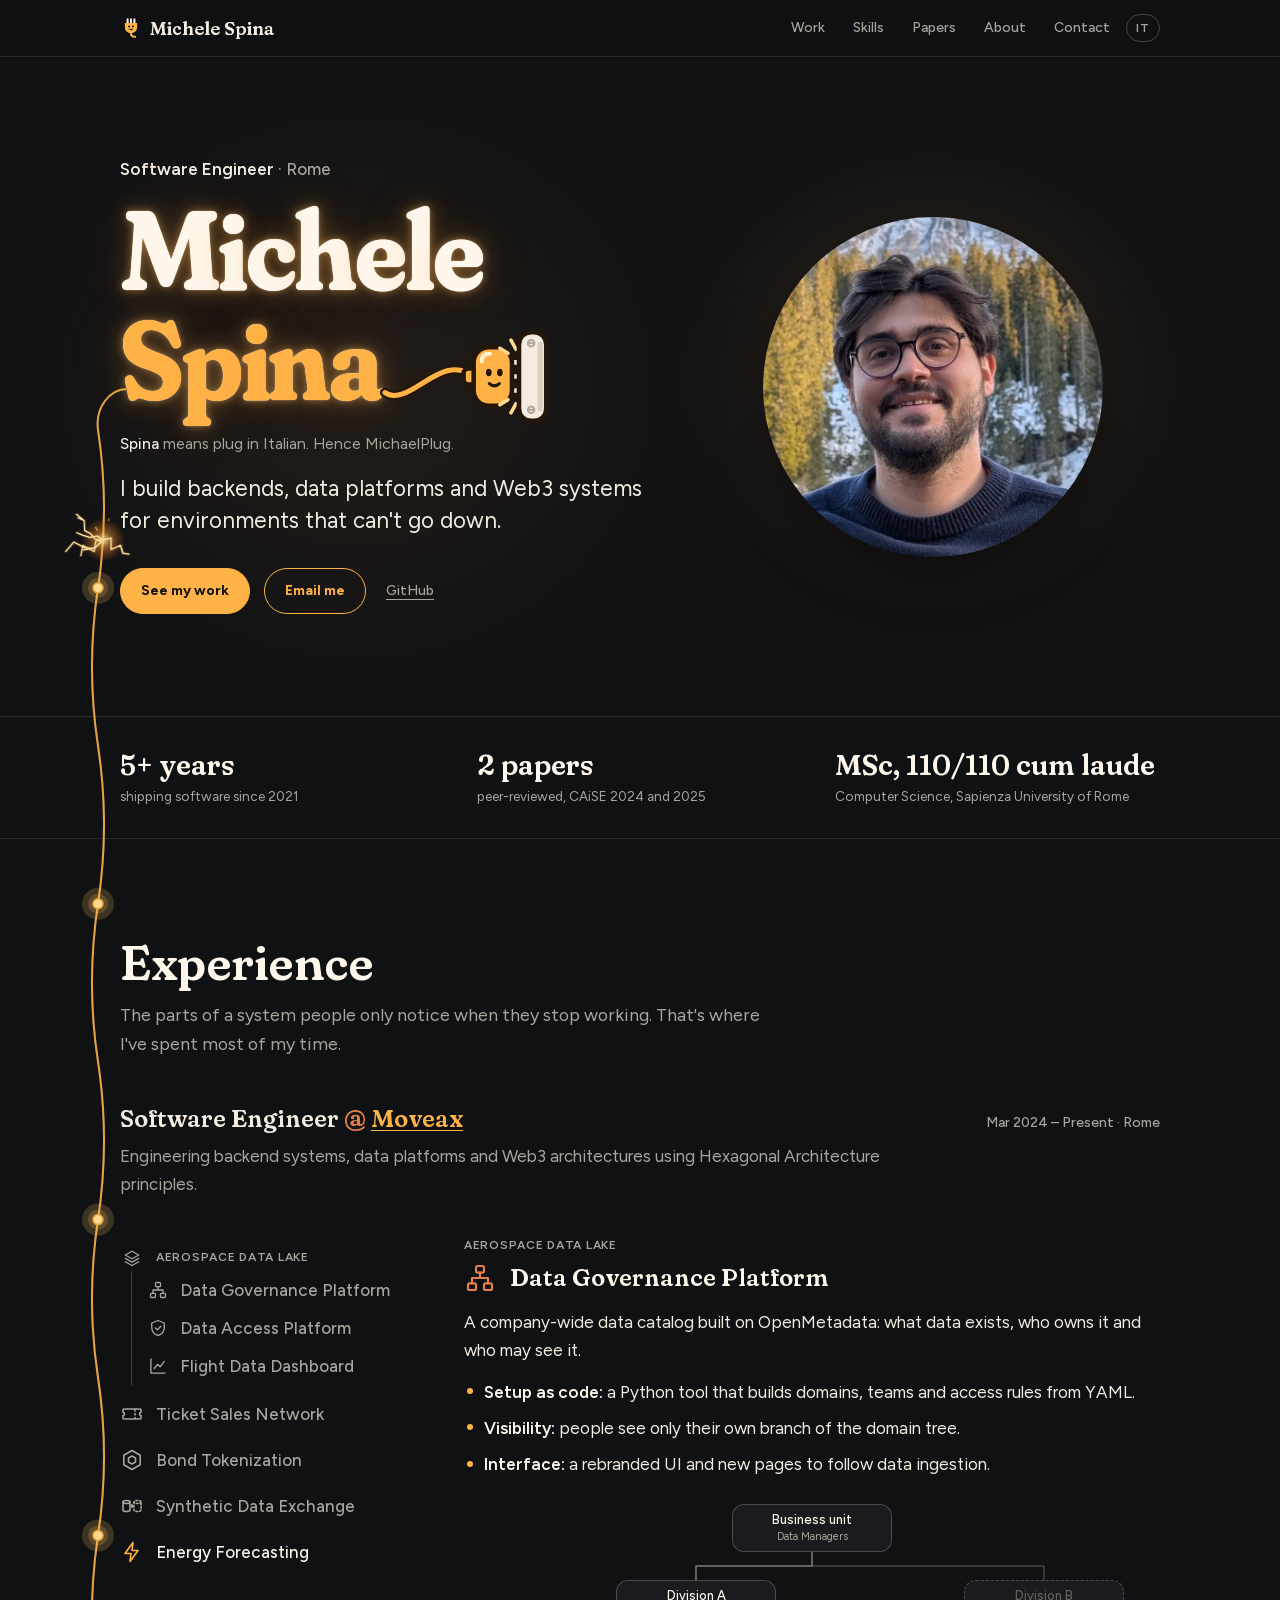
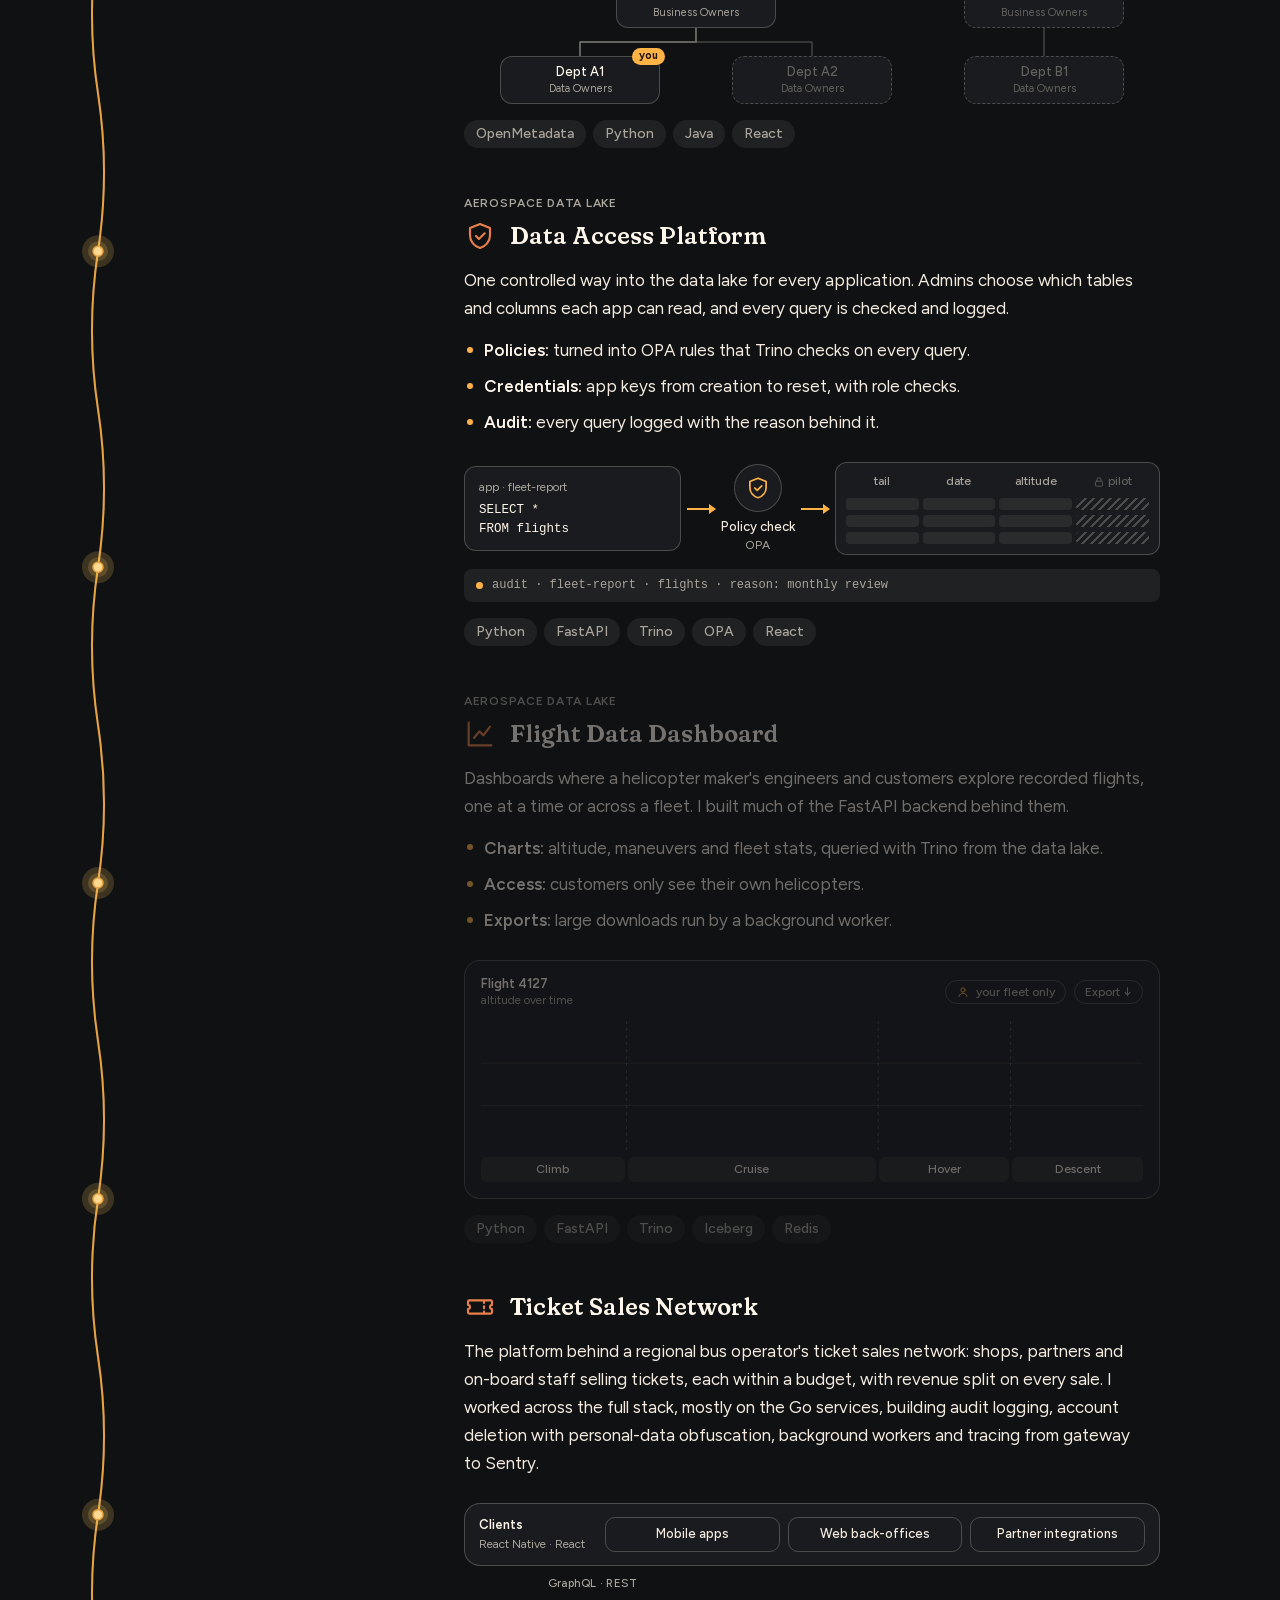
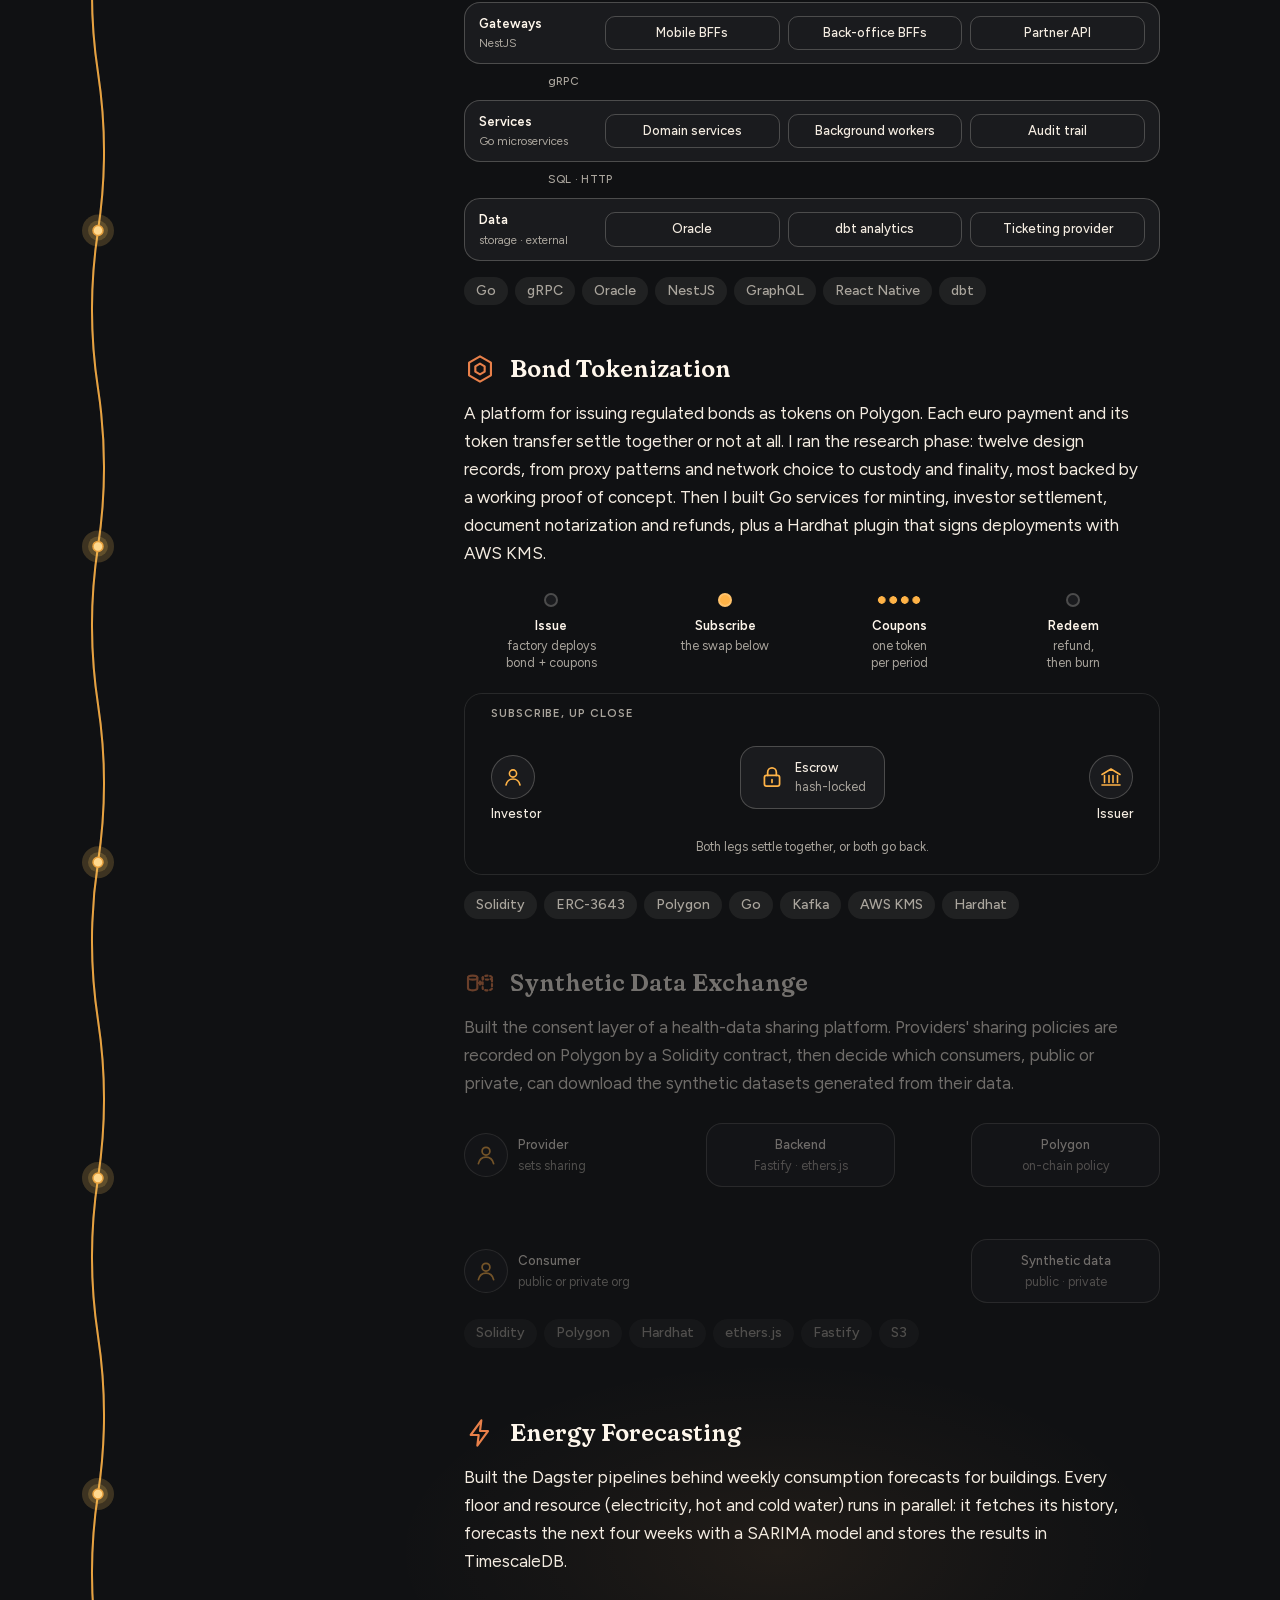
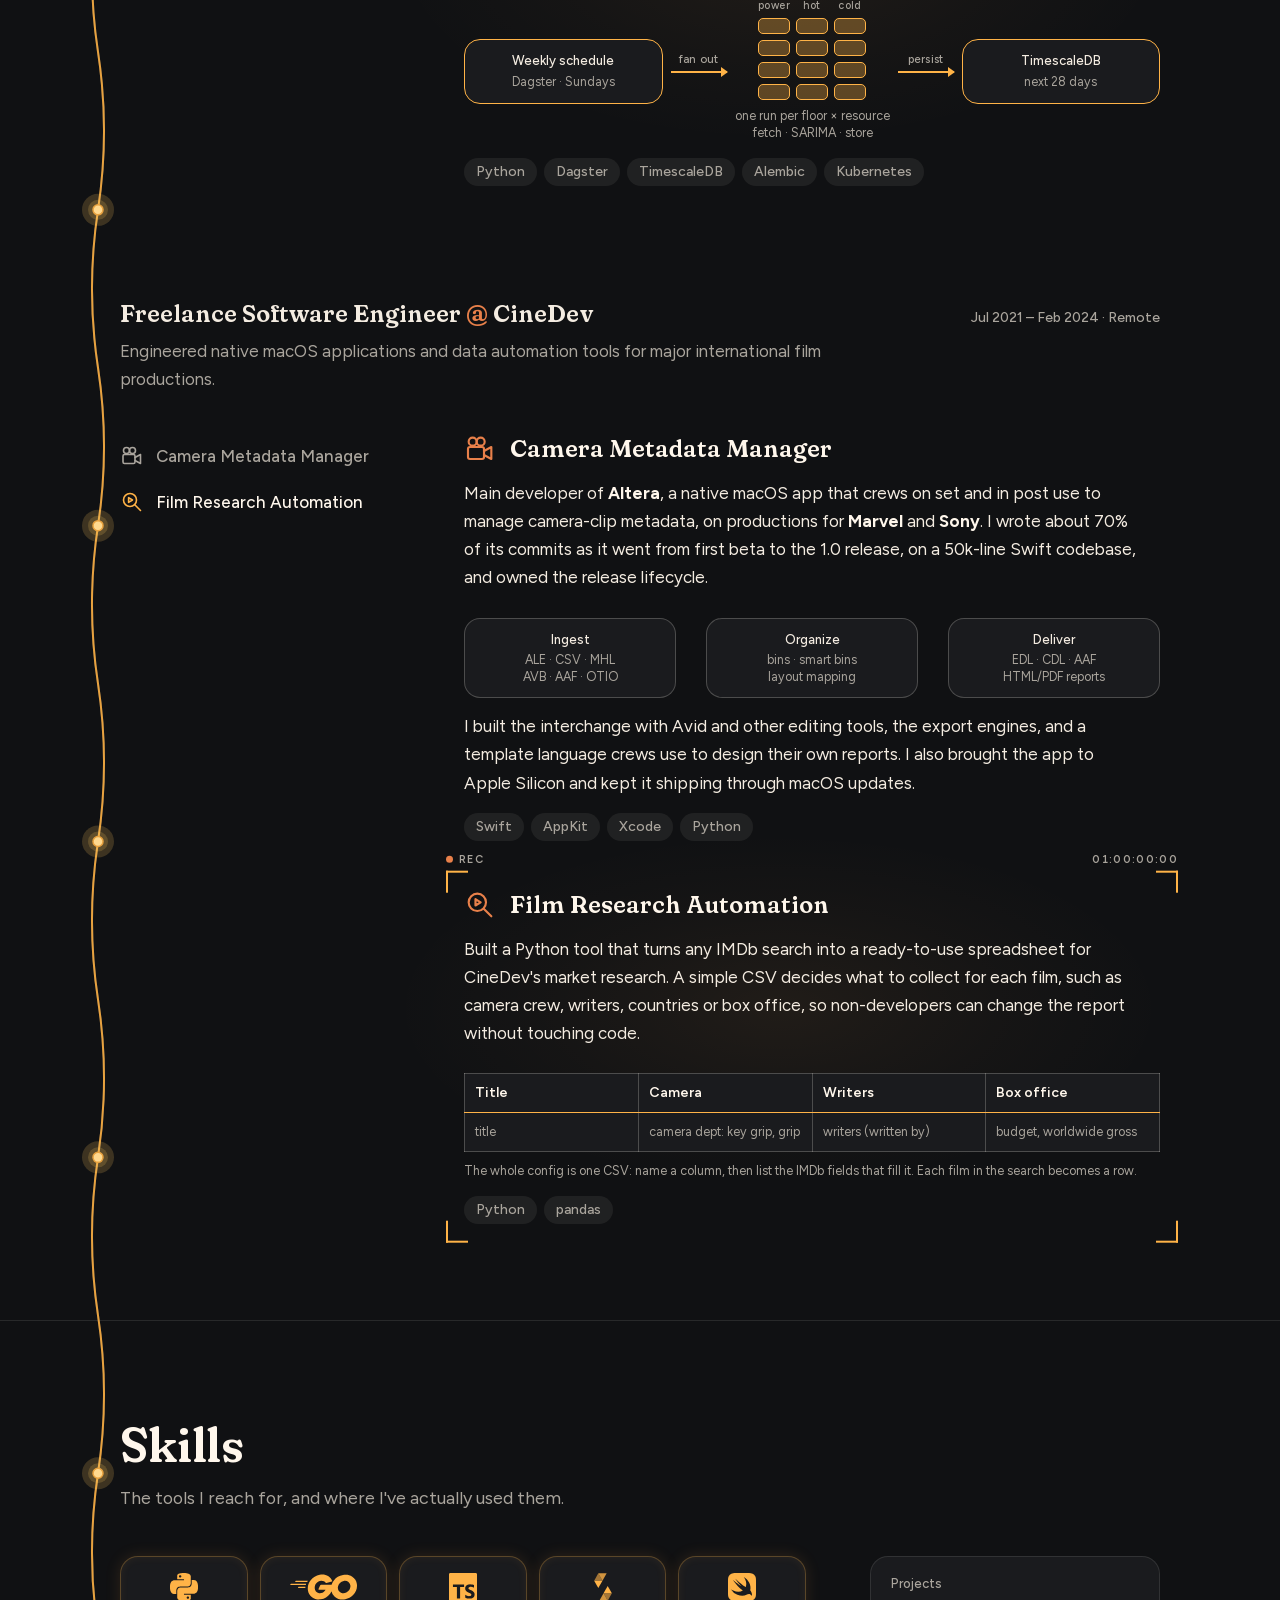
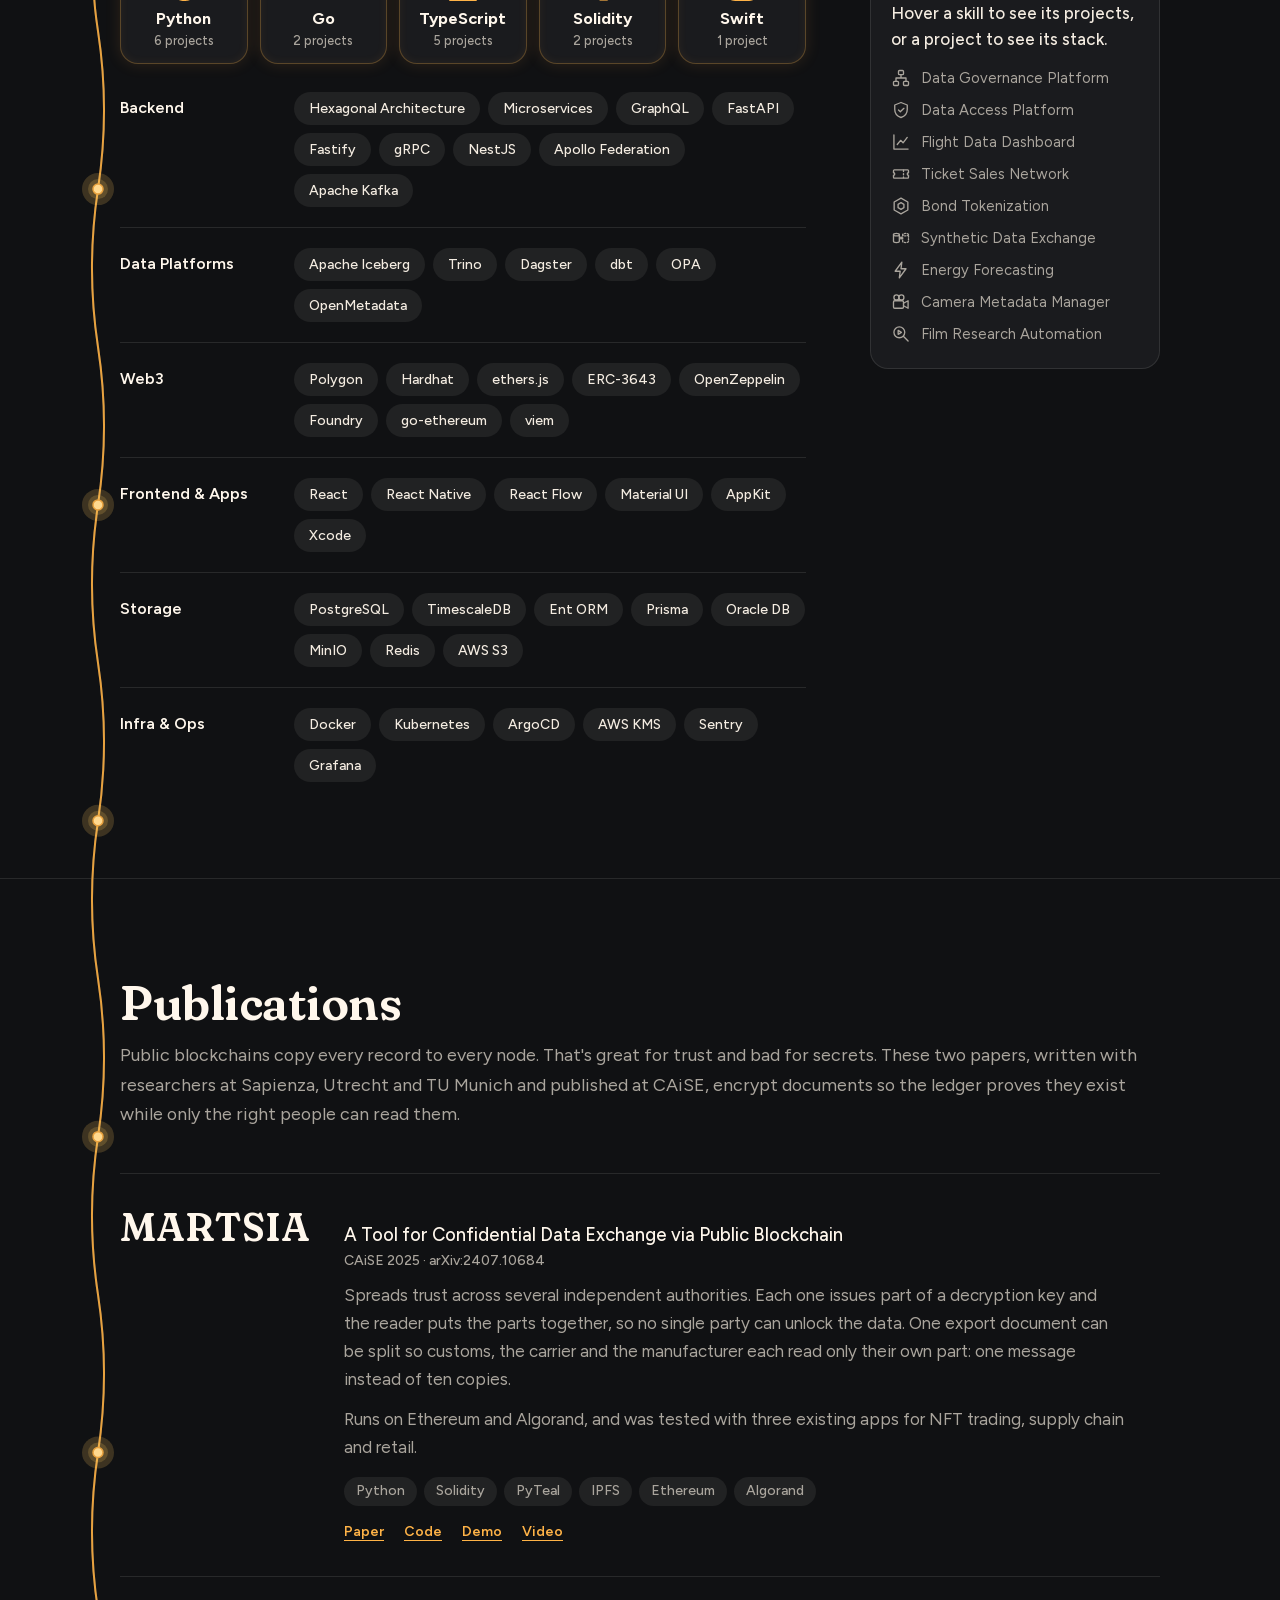
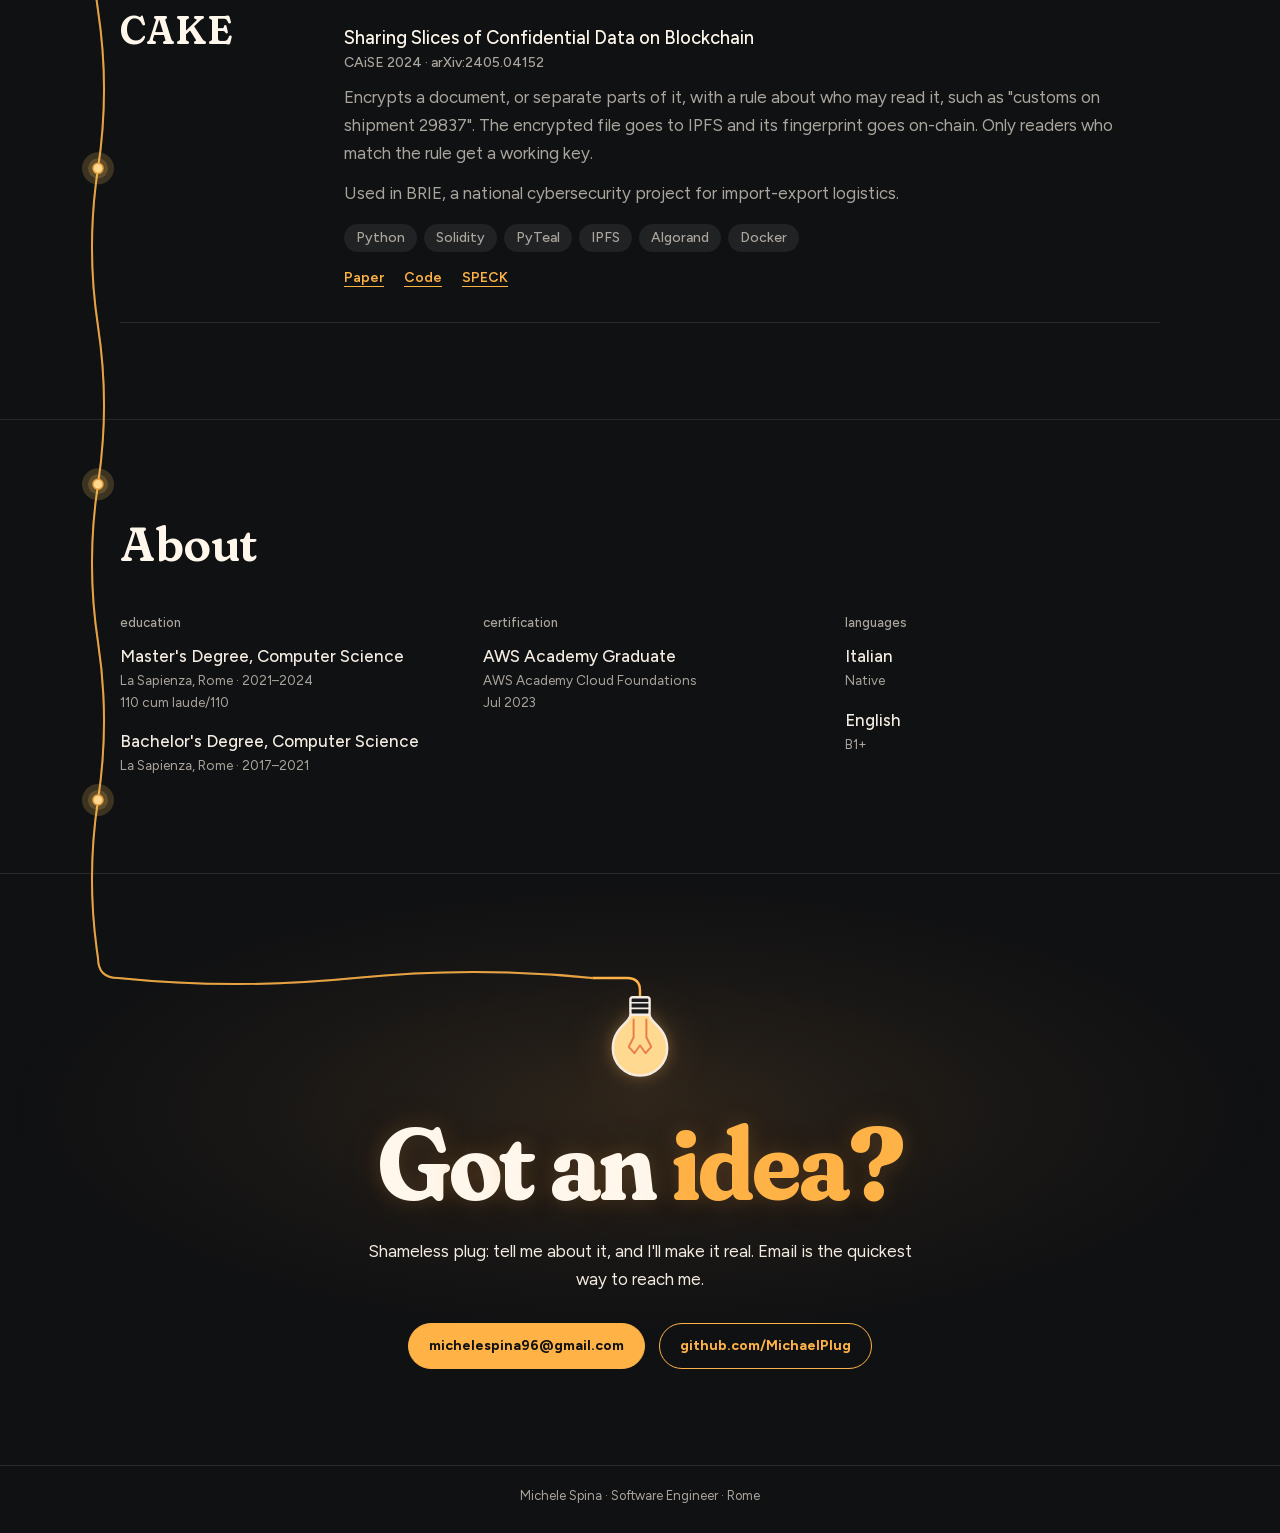
==== commit 0bcc529c: "serve the fonts from the site Fraunces and Figtree now ship as latin and latin-ext woff2 files with " ====
--- a/index.html
+++ b/index.html
@@ -44,9 +44,8 @@
 <meta property="og:image:alt" content="Michele Spina, Software Engineer, in lamplit lettering, with a cartoon plug">
 <meta name="twitter:card" content="summary_large_image">
 <link rel="icon" href="data:image/svg+xml,%3Csvg xmlns='http://www.w3.org/2000/svg' viewBox='0 0 32 32' fill='none' stroke-linecap='round' stroke-linejoin='round'%3E%3Cpath d='M16 23v1c0 2.6 2 4 5.6 4' stroke='%2324170a' stroke-width='5.2'/%3E%3Cpath d='M16 23v1c0 2.6 2 4 5.6 4' stroke='%23ffb347' stroke-width='2.4'/%3E%3Cpath d='M11 3.5v5.5M16 3.5v5.5M21 3.5v5.5' stroke='%2324170a' stroke-width='5.2'/%3E%3Cpath d='M11 3.5v5.5M16 3.5v5.5M21 3.5v5.5' stroke='%23efe8de' stroke-width='2.4'/%3E%3Cpath d='M6.5 8.6h19v6a9.5 9.5 0 0 1-19 0z' fill='%23ffb347' stroke='%2324170a' stroke-width='2'/%3E%3Ccircle cx='13.1' cy='13.6' r='1.6' fill='%2324170a'/%3E%3Ccircle cx='18.9' cy='13.6' r='1.6' fill='%2324170a'/%3E%3Cpath d='M13.7 17.4q2.3 1.9 4.6 0' stroke='%2324170a' stroke-width='1.6'/%3E%3C/svg%3E">
-<link rel="preconnect" href="https://fonts.googleapis.com">
-<link rel="preconnect" href="https://fonts.gstatic.com" crossorigin>
-<link rel="stylesheet" href="https://fonts.googleapis.com/css2?family=Fraunces:opsz,wght,SOFT@9..144,600..700,100&family=Figtree:wght@400;500;600;700&display=swap">
+<link rel="preload" href="assets/fonts/fraunces-latin.woff2" as="font" type="font/woff2" crossorigin>
+<link rel="preload" href="assets/fonts/figtree-latin.woff2" as="font" type="font/woff2" crossorigin>
 <link rel="stylesheet" href="assets/site.css">
 </head>
 <body>
--- a/assets/site.css
+++ b/assets/site.css
@@ -1,4 +1,28 @@
 /* A dark room in warm lamplight. Pulling the plug takes it to nearly black. */
+
+/* Fonts are served from here rather than Google, so the first paint waits on no other server.
+   Both are variable: one file covers every weight. Latin-ext only downloads if the page needs it. */
+@font-face {
+  font-family: "Fraunces"; font-style: normal; font-weight: 600 700; font-display: swap;
+  src: url(fonts/fraunces-latin.woff2) format("woff2");
+  unicode-range: U+0000-00FF, U+0131, U+0152-0153, U+02BB-02BC, U+02C6, U+02DA, U+02DC, U+0304, U+0308, U+0329, U+2000-206F, U+20AC, U+2122, U+2191, U+2193, U+2212, U+2215, U+FEFF, U+FFFD;
+}
+@font-face {
+  font-family: "Fraunces"; font-style: normal; font-weight: 600 700; font-display: swap;
+  src: url(fonts/fraunces-latin-ext.woff2) format("woff2");
+  unicode-range: U+0100-02BA, U+02BD-02C5, U+02C7-02CC, U+02CE-02D7, U+02DD-02FF, U+0304, U+0308, U+0329, U+1D00-1DBF, U+1E00-1E9F, U+1EF2-1EFF, U+2020, U+20A0-20AB, U+20AD-20C4, U+2113, U+2C60-2C7F, U+A720-A7FF;
+}
+@font-face {
+  font-family: "Figtree"; font-style: normal; font-weight: 400 700; font-display: swap;
+  src: url(fonts/figtree-latin.woff2) format("woff2");
+  unicode-range: U+0000-00FF, U+0131, U+0152-0153, U+02BB-02BC, U+02C6, U+02DA, U+02DC, U+0304, U+0308, U+0329, U+2000-206F, U+20AC, U+2122, U+2191, U+2193, U+2212, U+2215, U+FEFF, U+FFFD;
+}
+@font-face {
+  font-family: "Figtree"; font-style: normal; font-weight: 400 700; font-display: swap;
+  src: url(fonts/figtree-latin-ext.woff2) format("woff2");
+  unicode-range: U+0100-02BA, U+02BD-02C5, U+02C7-02CC, U+02CE-02D7, U+02DD-02FF, U+0304, U+0308, U+0329, U+1D00-1DBF, U+1E00-1E9F, U+1EF2-1EFF, U+2020, U+20A0-20AB, U+20AD-20C4, U+2113, U+2C60-2C7F, U+A720-A7FF;
+}
+
 :root {
   color-scheme: dark;
   --bg: #101113;
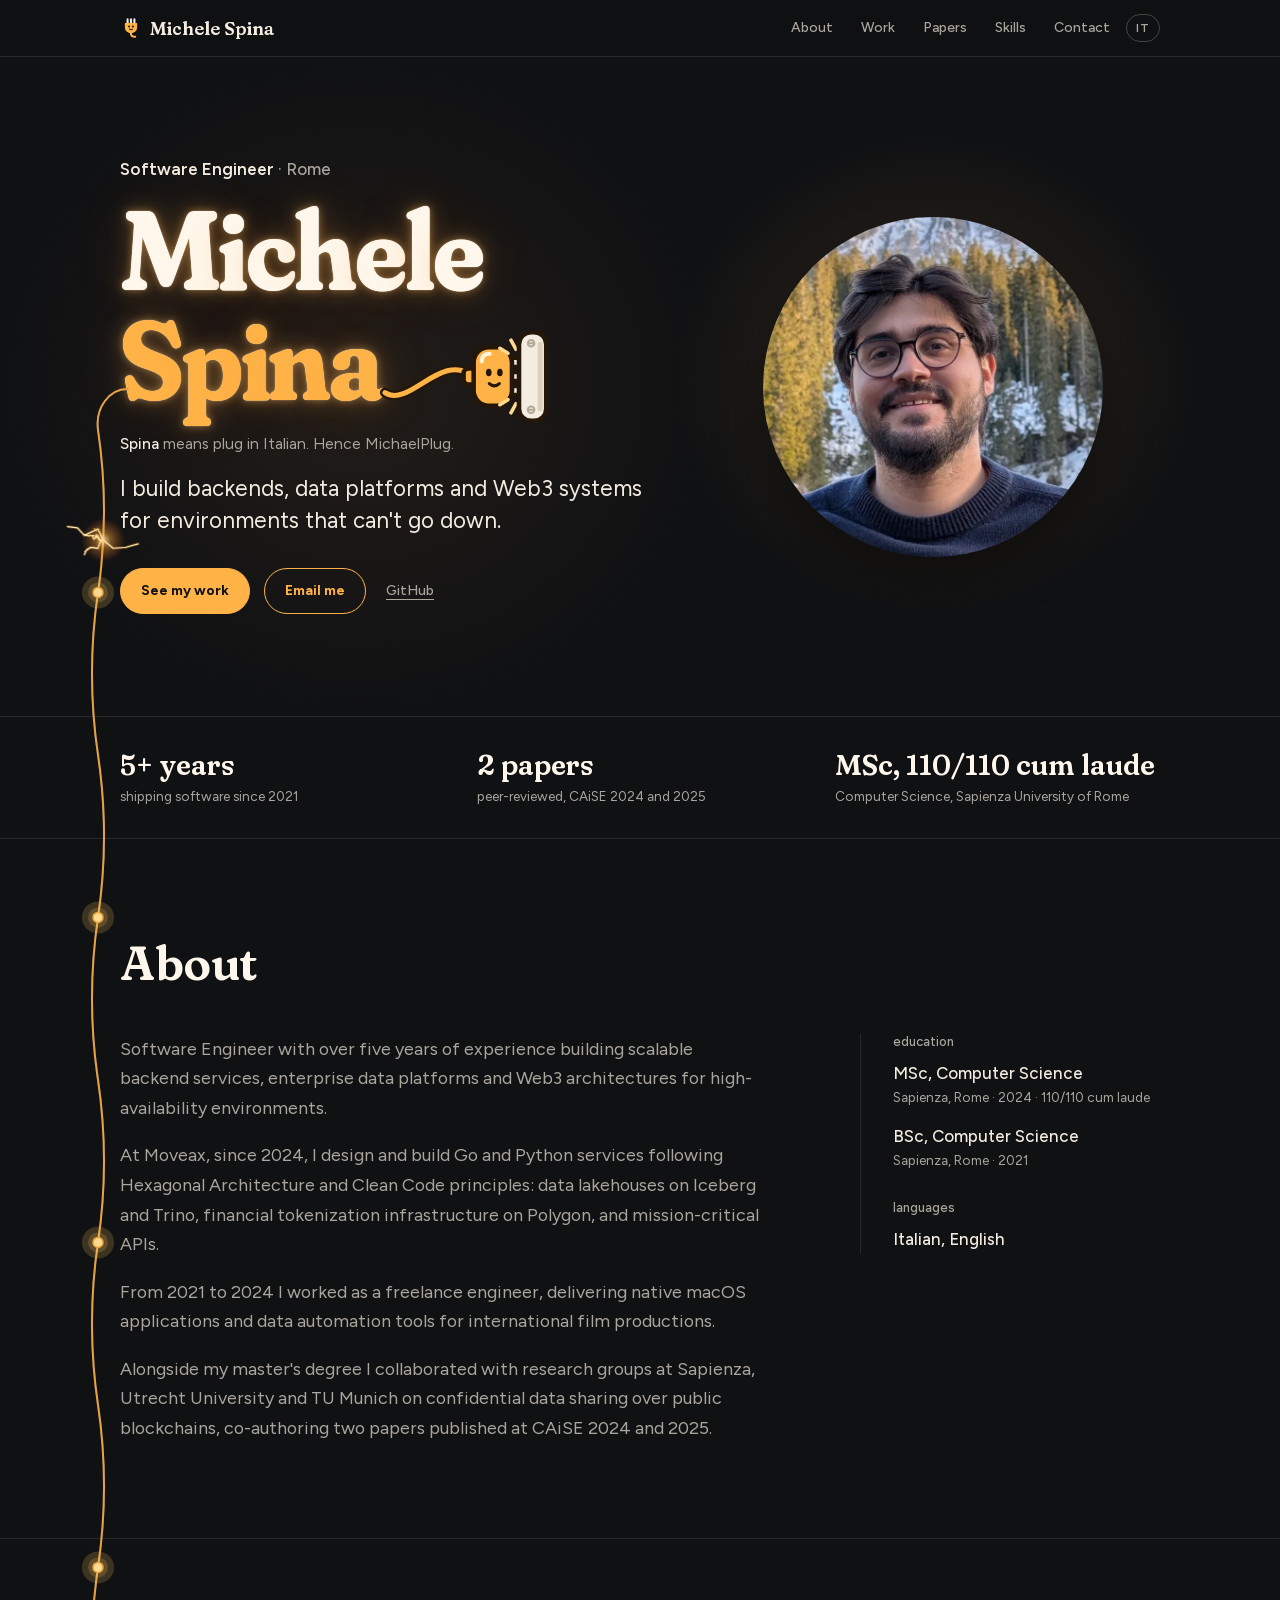
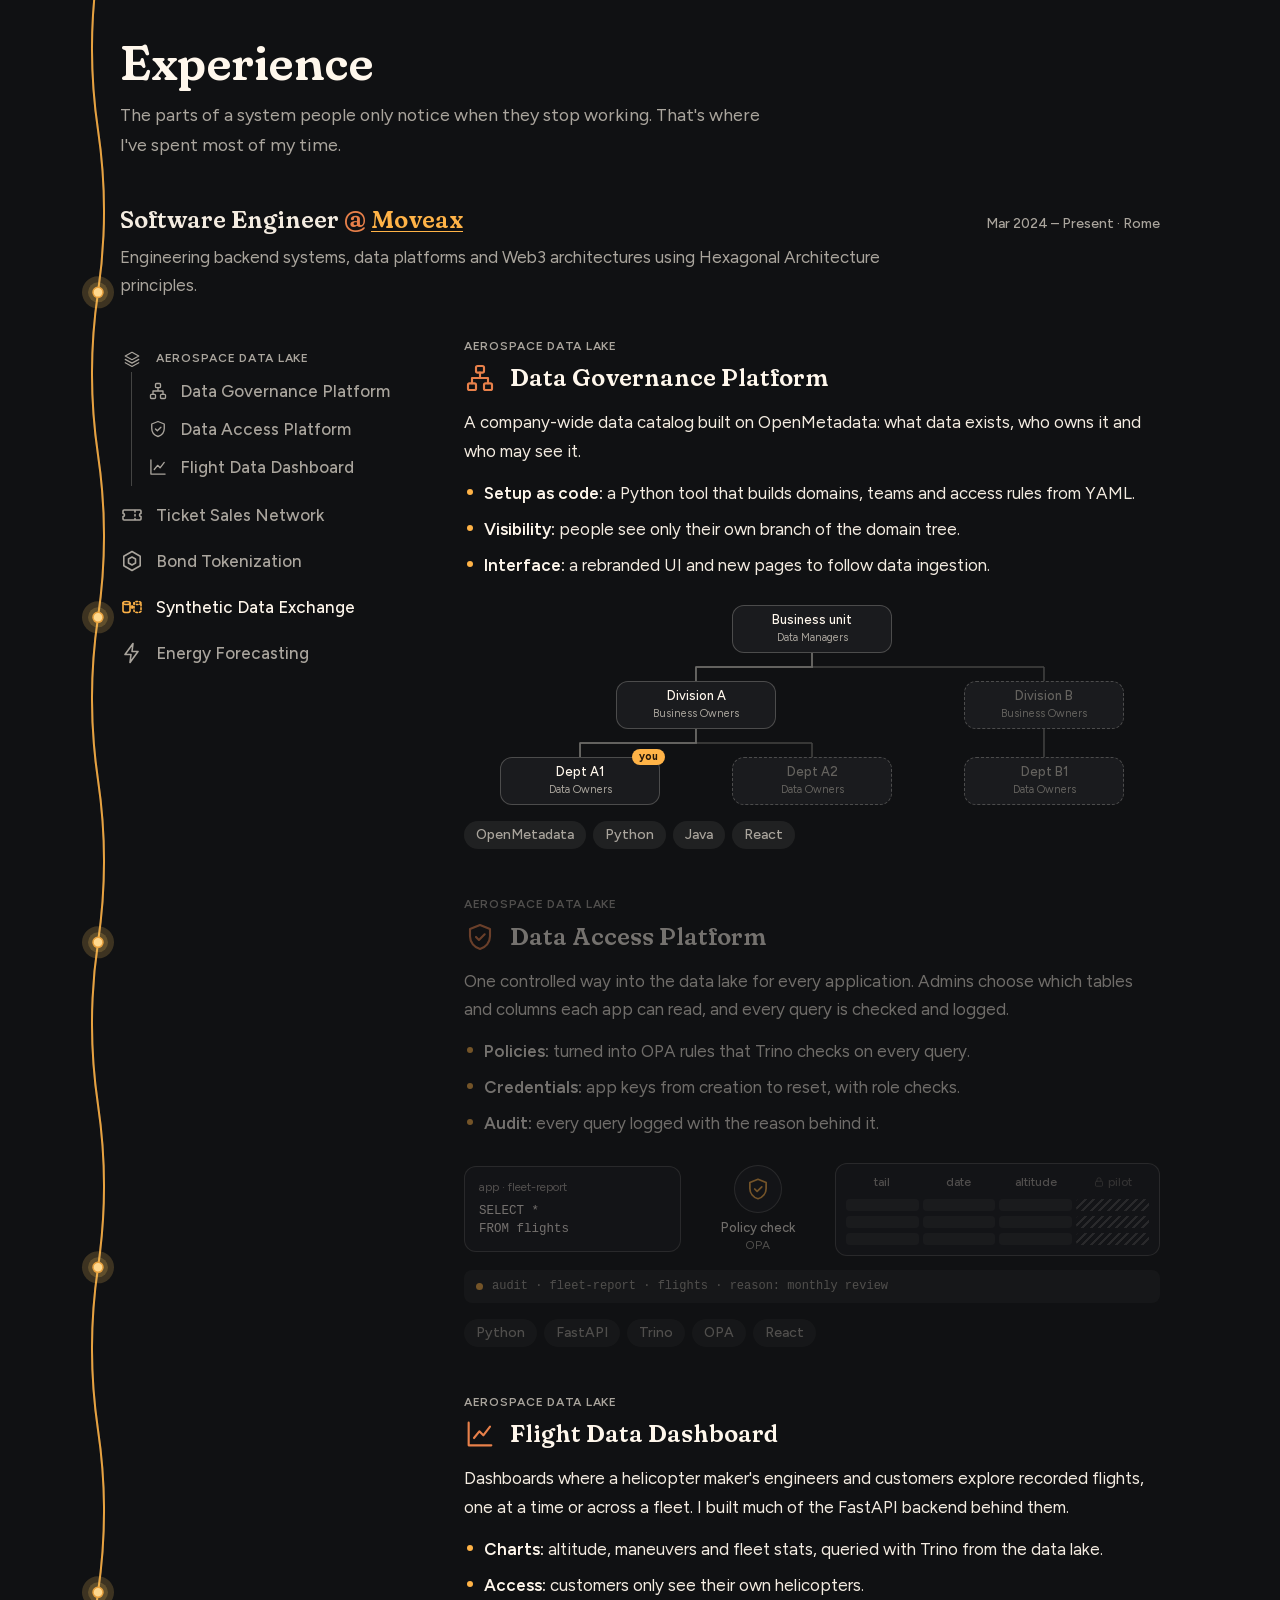
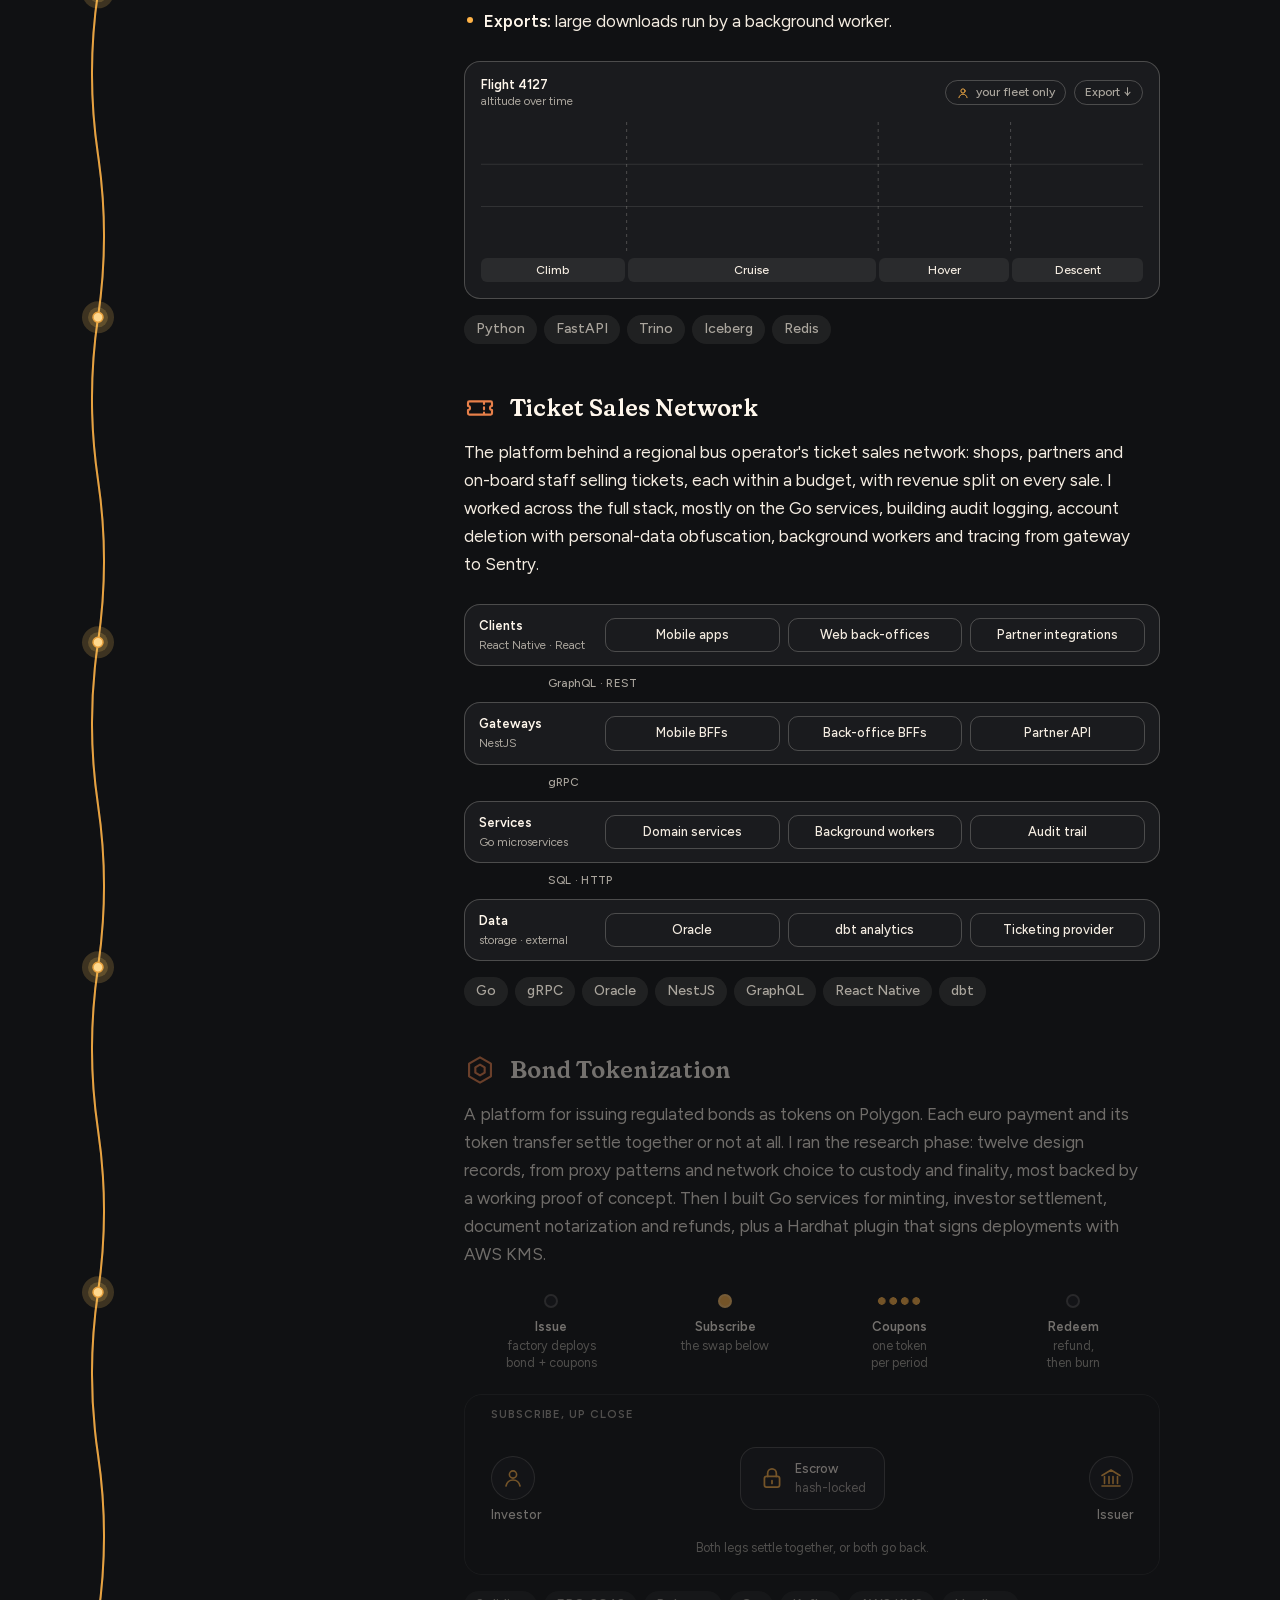
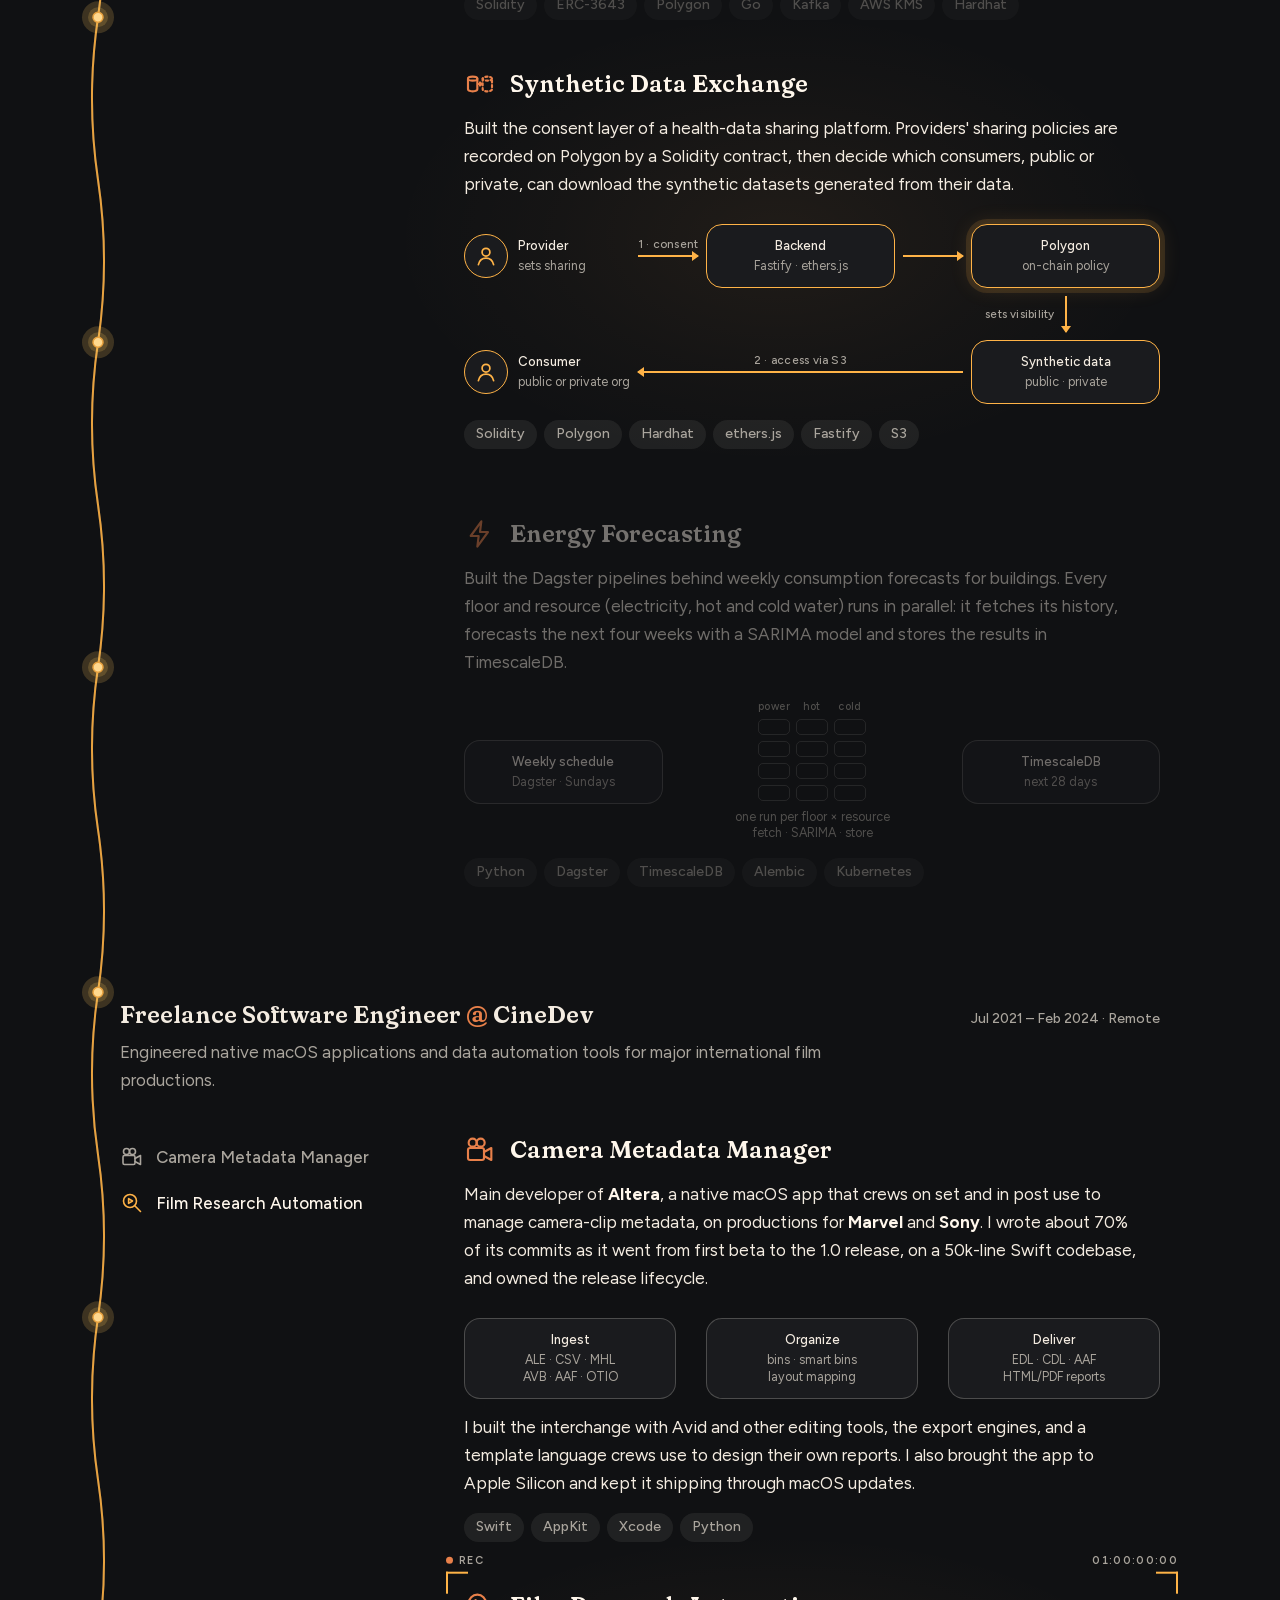
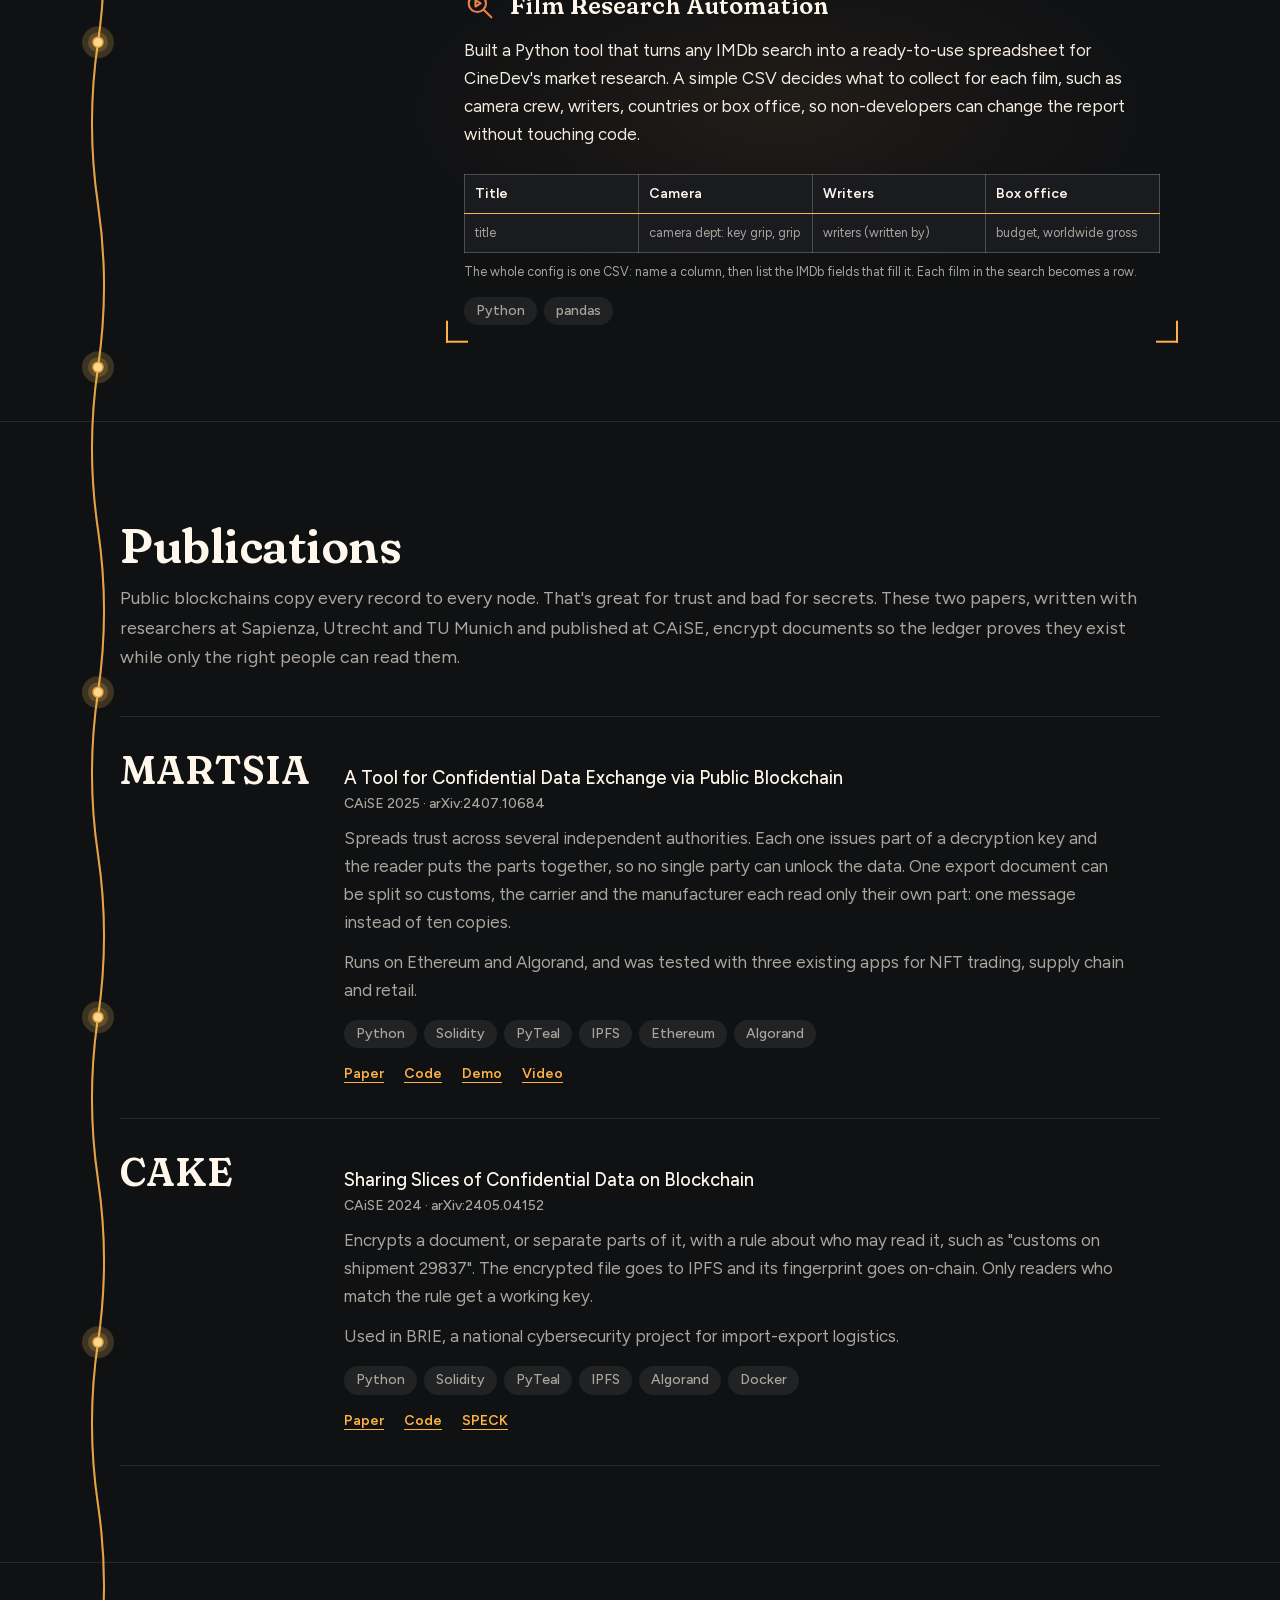
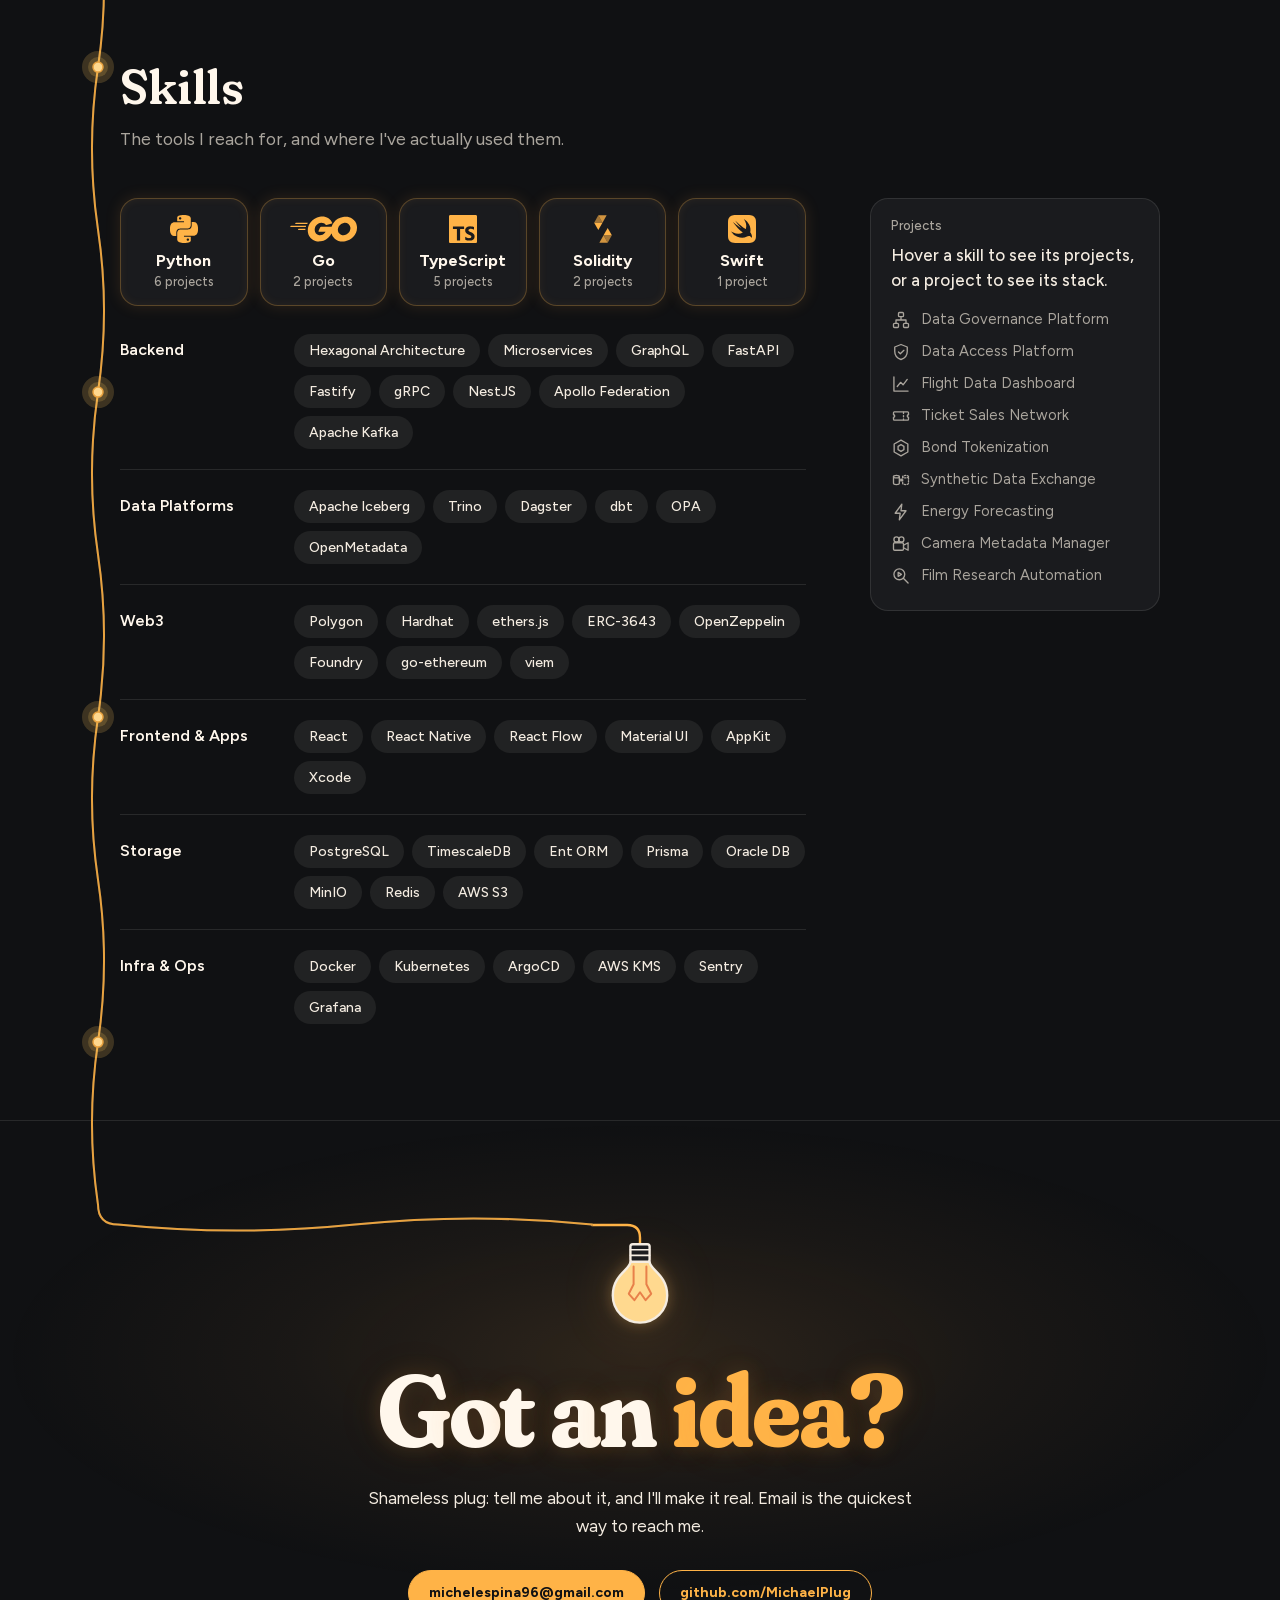
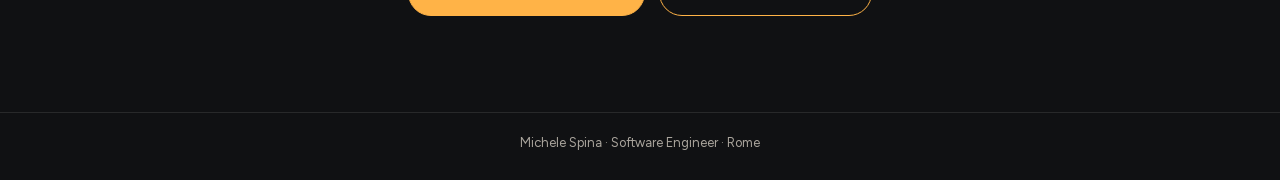
==== commit faa25029: "turn About into a professional profile and lead with it Replace the education/certification/language" ====
--- a/index.html
+++ b/index.html
@@ -73,10 +73,10 @@
   <nav class="wrap" aria-label="Primary">
     <a class="brand" href="#top"><svg class="icon" aria-hidden="true"><use href="#i-plug"/></svg>Michele Spina</a>
     <ul>
+      <li><a href="#about">About</a></li>
       <li><a href="#experience">Work</a></li>
+      <li><a href="#publications">Papers</a></li>
       <li><a href="#skills">Skills</a></li>
-      <li><a href="#publications">Papers</a></li>
-      <li><a href="#about">About</a></li>
       <li><a href="#contact">Contact</a></li>
     </ul>
     <a class="lang" href="it/index.html" hreflang="it" lang="it" title="Leggi in italiano"><span class="sr">Leggi in italiano</span><span aria-hidden="true">IT</span></a>
@@ -140,6 +140,24 @@
     </dl>
   </div>
 
+  <section id="about">
+    <div class="wrap">
+      <h2>About</h2>
+      <div class="about">
+        <div class="about-text">
+          <p>Software Engineer with over five years of experience building scalable backend services, enterprise data platforms and Web3 architectures for high-availability environments.</p>
+          <p>At Moveax, since 2024, I design and build Go and Python services following Hexagonal Architecture and Clean Code principles: data lakehouses on Iceberg and Trino, financial tokenization infrastructure on Polygon, and mission-critical APIs.</p>
+          <p>From 2021 to 2024 I worked as a freelance engineer, delivering native macOS applications and data automation tools for international film productions.</p>
+          <p>Alongside my master's degree I collaborated with research groups at Sapienza, Utrecht University and TU Munich on confidential data sharing over public blockchains, co-authoring two papers published at CAiSE 2024 and 2025.</p>
+        </div>
+        <dl class="facts">
+          <div><dt>education</dt><dd><strong>MSc, Computer Science</strong><small>Sapienza, Rome · 2024 · 110/110 cum laude</small></dd><dd><strong>BSc, Computer Science</strong><small>Sapienza, Rome · 2021</small></dd></div>
+          <div><dt>languages</dt><dd><strong>Italian, English</strong></dd></div>
+        </dl>
+      </div>
+    </div>
+  </section>
+
   <section id="experience">
     <div class="wrap">
       <h2>Experience</h2>
@@ -408,116 +426,6 @@
     </div>
   </section>
 
-  <section id="skills">
-    <div class="wrap">
-      <h2>Skills</h2>
-      <p class="intro">The tools I reach for, and where I've actually used them.</p>
-      <div class="skills-grid" id="skills-grid">
-        <div class="board">
-          <div class="core">
-            <button class="tile" type="button" data-uses="flight gate catalog energy macos meta"><svg viewBox="0 0 24 24" aria-hidden="true"><path d="M14.25.18l.9.2.73.26.59.3.45.32.34.34.25.34.16.33.1.3.04.26.02.2-.01.13V8.5l-.05.63-.13.55-.21.46-.26.38-.3.31-.33.25-.35.19-.35.14-.33.1-.3.07-.26.04-.21.02H8.77l-.69.05-.59.14-.5.22-.41.27-.33.32-.27.35-.2.36-.15.37-.1.35-.07.32-.04.27-.02.21v3.06H3.17l-.21-.03-.28-.07-.32-.12-.35-.18-.36-.26-.36-.36-.35-.46-.32-.59-.28-.73-.21-.88-.14-1.05-.05-1.23.06-1.22.16-1.04.24-.87.32-.71.36-.57.4-.44.42-.33.42-.24.4-.16.36-.1.32-.05.24-.01h.16l.06.01h8.16v-.83H6.18l-.01-2.75-.02-.37.05-.34.11-.31.17-.28.25-.26.31-.23.38-.2.44-.18.51-.15.58-.12.64-.1.71-.06.77-.04.84-.02 1.27.05zm-6.3 1.98l-.23.33-.08.41.08.41.23.34.33.22.41.09.41-.09.33-.22.23-.34.08-.41-.08-.41-.23-.33-.33-.22-.41-.09-.41.09zm13.09 3.95l.28.06.32.12.35.18.36.27.36.35.35.47.32.59.28.73.21.88.14 1.04.05 1.23-.06 1.23-.16 1.04-.24.86-.32.71-.36.57-.4.45-.42.33-.42.24-.4.16-.36.09-.32.05-.24.02-.16-.01h-8.22v.82h5.84l.01 2.76.02.36-.05.34-.11.31-.17.29-.25.25-.31.24-.38.2-.44.17-.51.15-.58.13-.64.09-.71.07-.77.04-.84.01-1.27-.04-1.07-.14-.9-.2-.73-.25-.59-.3-.45-.33-.34-.34-.25-.34-.16-.33-.1-.3-.04-.25-.02-.2.01-.13v-5.34l.05-.64.13-.54.21-.46.26-.38.3-.32.33-.24.35-.2.35-.14.33-.1.3-.06.26-.04.21-.02.13-.01h5.84l.69-.05.59-.14.5-.21.41-.28.33-.32.27-.35.2-.36.15-.36.1-.35.07-.32.04-.28.02-.21V6.07h2.09l.14.01zm-6.47 14.25l-.23.33-.08.41.08.41.23.33.33.23.41.08.41-.08.33-.23.23-.33.08-.41-.08-.41-.23-.33-.33-.23-.41-.08-.41.08z"/></svg><span class="nm">Python</span><small>6 projects</small></button>
-            <button class="tile" type="button" data-uses="token transit"><svg class="go" viewBox="0 7 24 10" aria-hidden="true"><path d="M1.811 10.231c-.047 0-.058-.023-.035-.059l.246-.315c.023-.035.081-.058.128-.058h4.172c.046 0 .058.035.035.07l-.199.303c-.023.036-.082.07-.117.07zM.047 11.306c-.047 0-.059-.023-.035-.058l.245-.316c.023-.035.082-.058.129-.058h5.328c.047 0 .07.035.058.07l-.093.28c-.012.047-.058.07-.105.07zm2.828 1.075c-.047 0-.059-.035-.035-.07l.163-.292c.023-.035.07-.07.117-.07h2.337c.047 0 .07.035.07.082l-.023.28c0 .047-.047.082-.082.082zm12.129-2.36c-.736.187-1.239.327-1.963.514-.176.046-.187.058-.34-.117-.174-.199-.303-.327-.548-.444-.737-.362-1.45-.257-2.115.175-.795.514-1.204 1.274-1.192 2.22.011.935.654 1.706 1.577 1.835.795.105 1.46-.175 1.987-.77.105-.13.198-.27.315-.434H10.47c-.245 0-.304-.152-.222-.35.152-.362.432-.97.596-1.274a.315.315 0 01.292-.187h4.253c-.023.316-.023.631-.07.947a4.983 4.983 0 01-.958 2.29c-.841 1.11-1.94 1.8-3.33 1.986-1.145.152-2.209-.07-3.143-.77-.865-.655-1.356-1.52-1.484-2.595-.152-1.274.222-2.419.993-3.424.83-1.086 1.928-1.776 3.272-2.02 1.098-.2 2.15-.07 3.096.571.62.41 1.063.97 1.356 1.648.07.105.023.164-.117.2m3.868 6.461c-1.064-.024-2.034-.328-2.852-1.029a3.665 3.665 0 01-1.262-2.255c-.21-1.32.152-2.489.947-3.529.853-1.122 1.881-1.706 3.272-1.95 1.192-.21 2.314-.095 3.33.595.923.63 1.496 1.484 1.648 2.605.198 1.578-.257 2.863-1.344 3.962-.771.783-1.718 1.273-2.805 1.495-.315.06-.63.07-.934.106zm2.78-4.72c-.011-.153-.011-.27-.034-.387-.21-1.157-1.274-1.81-2.384-1.554-1.087.245-1.788.935-2.045 2.033-.21.912.234 1.835 1.075 2.21.643.28 1.285.244 1.905-.07.923-.48 1.425-1.228 1.484-2.233z"/></svg><span class="nm">Go</span><small>2 projects</small></button>
-            <button class="tile" type="button" data-uses="token transit access gate catalog"><svg viewBox="0 0 24 24" aria-hidden="true"><path d="M1.125 0C.502 0 0 .502 0 1.125v21.75C0 23.498.502 24 1.125 24h21.75c.623 0 1.125-.502 1.125-1.125V1.125C24 .502 23.498 0 22.875 0zm17.363 9.75c.612 0 1.154.037 1.627.111a6.38 6.38 0 0 1 1.306.34v2.458a3.95 3.95 0 0 0-.643-.361 5.093 5.093 0 0 0-.717-.26 5.453 5.453 0 0 0-1.426-.2c-.3 0-.573.028-.819.086a2.1 2.1 0 0 0-.623.242c-.17.104-.3.229-.393.374a.888.888 0 0 0-.14.49c0 .196.053.373.156.529.104.156.252.304.443.444s.423.276.696.41c.273.135.582.274.926.416.47.197.892.407 1.266.628.374.222.695.473.963.753.268.279.472.598.614.957.142.359.214.776.214 1.253 0 .657-.125 1.21-.373 1.656a3.033 3.033 0 0 1-1.012 1.085 4.38 4.38 0 0 1-1.487.596c-.566.12-1.163.18-1.79.18a9.916 9.916 0 0 1-1.84-.164 5.544 5.544 0 0 1-1.512-.493v-2.63a5.033 5.033 0 0 0 3.237 1.2c.333 0 .624-.03.872-.09.249-.06.456-.144.623-.25.166-.108.29-.234.373-.38a1.023 1.023 0 0 0-.074-1.089 2.12 2.12 0 0 0-.537-.5 5.597 5.597 0 0 0-.807-.444 27.72 27.72 0 0 0-1.007-.436c-.918-.383-1.602-.852-2.053-1.405-.45-.553-.676-1.222-.676-2.005 0-.614.123-1.141.369-1.582.246-.441.58-.804 1.004-1.089a4.494 4.494 0 0 1 1.47-.629 7.536 7.536 0 0 1 1.77-.201zm-15.113.188h9.563v2.166H9.506v9.646H6.789v-9.646H3.375z"/></svg><span class="nm">TypeScript</span><small>5 projects</small></button>
-            <button class="tile" type="button" data-uses="token access"><svg viewBox="0 0 24 24" aria-hidden="true"><path fill-opacity=".6" d="M4.409 6.608 7.981.255l3.572 6.353z"/><path fill-opacity=".8" d="M7.981.255h7.143l-3.572 6.353z"/><path d="M4.409 6.608h7.143l-3.571 6.353z"/><path fill-opacity=".6" d="M19.591 17.392 16.019 23.745 12.448 17.392z"/><path fill-opacity=".8" d="M16.019 23.745H8.876l3.572-6.353z"/><path d="M19.591 17.392h-7.143l3.571-6.353z"/></svg><span class="nm">Solidity</span><small>2 projects</small></button>
-            <button class="tile" type="button" data-uses="macos"><svg viewBox="0 0 24 24" aria-hidden="true"><path d="M7.508 0c-.287 0-.573 0-.86.002-.241.002-.483.003-.724.01-.132.003-.263.009-.395.015A9.154 9.154 0 0 0 4.348.15 5.492 5.492 0 0 0 2.85.645 5.04 5.04 0 0 0 .645 2.848c-.245.48-.4.972-.495 1.5-.093.52-.122 1.05-.136 1.576a35.2 35.2 0 0 0-.012.724C0 6.935 0 7.221 0 7.508v8.984c0 .287 0 .575.002.862.002.24.005.481.012.722.014.526.043 1.057.136 1.576.095.528.25 1.02.495 1.5a5.03 5.03 0 0 0 2.205 2.203c.48.244.97.4 1.498.495.52.093 1.05.124 1.576.138.241.007.483.009.724.01.287.002.573.002.86.002h8.984c.287 0 .573 0 .86-.002.241-.001.483-.003.724-.01a10.523 10.523 0 0 0 1.578-.138 5.322 5.322 0 0 0 1.498-.495 5.035 5.035 0 0 0 2.203-2.203c.245-.48.4-.972.495-1.5.093-.52.124-1.05.138-1.576.007-.241.009-.481.01-.722.002-.287.002-.575.002-.862V7.508c0-.287 0-.573-.002-.86a33.662 33.662 0 0 0-.01-.724 10.5 10.5 0 0 0-.138-1.576 5.328 5.328 0 0 0-.495-1.5A5.039 5.039 0 0 0 21.152.645 5.32 5.32 0 0 0 19.654.15a10.493 10.493 0 0 0-1.578-.138 34.98 34.98 0 0 0-.722-.01C17.067 0 16.779 0 16.492 0H7.508zm6.035 3.41c4.114 2.47 6.545 7.162 5.549 11.131-.024.093-.05.181-.076.272l.002.001c2.062 2.538 1.5 5.258 1.236 4.745-1.072-2.086-3.066-1.568-4.088-1.043a6.803 6.803 0 0 1-.281.158l-.02.012-.002.002c-2.115 1.123-4.957 1.205-7.812-.022a12.568 12.568 0 0 1-5.64-4.838c.649.48 1.35.902 2.097 1.252 3.019 1.414 6.051 1.311 8.197-.002C9.651 12.73 7.101 9.67 5.146 7.191a10.628 10.628 0 0 1-1.005-1.384c2.34 2.142 6.038 4.83 7.365 5.576C8.69 8.408 6.208 4.743 6.324 4.86c4.436 4.47 8.528 6.996 8.528 6.996.154.085.27.154.36.213.085-.215.16-.437.224-.668.708-2.588-.09-5.548-1.893-7.992z"/></svg><span class="nm">Swift</span><small>1 project</small></button>
-          </div>
-
-          <div class="skill-row">
-            <h3>Backend</h3>
-            <div class="chips">
-              <button class="chip" type="button" data-uses="flight gate token transit energy access">Hexagonal Architecture</button>
-              <button class="chip" type="button" data-uses="gate token transit">Microservices</button>
-              <button class="chip" type="button" data-uses="token transit">GraphQL</button>
-              <button class="chip" type="button" data-uses="flight gate">FastAPI</button>
-              <button class="chip" type="button" data-uses="access">Fastify</button>
-              <button class="chip" type="button" data-uses="transit">gRPC</button>
-              <button class="chip" type="button" data-uses="transit">NestJS</button>
-              <button class="chip" type="button" data-uses="token">Apollo Federation</button>
-              <button class="chip" type="button" data-uses="token">Apache Kafka</button>
-            </div>
-          </div>
-          <div class="skill-row">
-            <h3>Data Platforms</h3>
-            <div class="chips">
-              <button class="chip" type="button" data-uses="flight gate">Apache Iceberg</button>
-              <button class="chip" type="button" data-uses="flight gate">Trino</button>
-              <button class="chip" type="button" data-uses="energy">Dagster</button>
-              <button class="chip" type="button" data-uses="transit">dbt</button>
-              <button class="chip" type="button" data-uses="gate">OPA</button>
-              <button class="chip" type="button" data-uses="catalog">OpenMetadata</button>
-            </div>
-          </div>
-          <div class="skill-row">
-            <h3>Web3</h3>
-            <div class="chips">
-              <button class="chip" type="button" data-uses="token access">Polygon</button>
-              <button class="chip" type="button" data-uses="token access">Hardhat</button>
-              <button class="chip" type="button" data-uses="access">ethers.js</button>
-              <button class="chip" type="button" data-uses="token">ERC-3643</button>
-              <button class="chip" type="button" data-uses="token">OpenZeppelin</button>
-              <button class="chip" type="button" data-uses="token">Foundry</button>
-              <button class="chip" type="button" data-uses="token">go-ethereum</button>
-              <button class="chip" type="button" data-uses="token">viem</button>
-            </div>
-          </div>
-          <div class="skill-row">
-            <h3>Frontend &amp; Apps</h3>
-            <div class="chips">
-              <button class="chip" type="button" data-uses="gate catalog token transit">React</button>
-              <button class="chip" type="button" data-uses="transit">React Native</button>
-              <button class="chip" type="button" data-uses="token">React Flow</button>
-              <button class="chip" type="button" data-uses="transit">Material UI</button>
-              <button class="chip" type="button" data-uses="macos">AppKit</button>
-              <button class="chip" type="button" data-uses="macos">Xcode</button>
-            </div>
-          </div>
-          <div class="skill-row">
-            <h3>Storage</h3>
-            <div class="chips">
-              <button class="chip" type="button" data-uses="flight gate token access">PostgreSQL</button>
-              <button class="chip" type="button" data-uses="energy">TimescaleDB</button>
-              <button class="chip" type="button" data-uses="token">Ent ORM</button>
-              <button class="chip" type="button" data-uses="access">Prisma</button>
-              <button class="chip" type="button" data-uses="transit">Oracle DB</button>
-              <button class="chip" type="button" data-uses="flight gate">MinIO</button>
-              <button class="chip" type="button" data-uses="flight">Redis</button>
-              <button class="chip" type="button" data-uses="access">AWS S3</button>
-            </div>
-          </div>
-          <div class="skill-row">
-            <h3>Infra &amp; Ops</h3>
-            <div class="chips">
-              <button class="chip" type="button" data-uses="token energy access">Docker</button>
-              <button class="chip" type="button" data-uses="energy">Kubernetes</button>
-              <button class="chip" type="button" data-uses="transit">ArgoCD</button>
-              <button class="chip" type="button" data-uses="token">AWS KMS</button>
-              <button class="chip" type="button" data-uses="transit">Sentry</button>
-              <button class="chip" type="button" data-uses="transit">Grafana</button>
-            </div>
-          </div>
-        </div>
-
-        <aside class="used" id="used" aria-label="Projects and the skills behind them" hidden>
-          <h3>Projects</h3>
-          <p class="used-read" id="used-read" aria-hidden="true" data-hover="Hover a skill to see its projects, or a project to see its stack." data-tap="Tap a skill or a project to see what connects them."></p>
-          <p class="sr" id="used-say" aria-live="polite"></p>
-          <ul>
-            <li data-p="catalog"><button class="proj" type="button" data-p="catalog" data-at="#p-catalog"><svg class="icon" aria-hidden="true"><use href="#i-tree"/></svg><span class="sr-sm">Data Governance Platform</span></button></li>
-            <li data-p="gate"><button class="proj" type="button" data-p="gate" data-at="#p-gate"><svg class="icon" aria-hidden="true"><use href="#i-shield"/></svg><span class="sr-sm">Data Access Platform</span></button></li>
-            <li data-p="flight"><button class="proj" type="button" data-p="flight" data-at="#p-flight"><svg class="icon" aria-hidden="true"><use href="#i-chart"/></svg><span class="sr-sm">Flight Data Dashboard</span></button></li>
-            <li data-p="transit"><button class="proj" type="button" data-p="transit" data-at="#p-transit"><svg class="icon" aria-hidden="true"><use href="#i-ticket"/></svg><span class="sr-sm">Ticket Sales Network</span></button></li>
-            <li data-p="token"><button class="proj" type="button" data-p="token" data-at="#p-token"><svg class="icon" aria-hidden="true"><use href="#i-token"/></svg><span class="sr-sm">Bond Tokenization</span></button></li>
-            <li data-p="access"><button class="proj" type="button" data-p="access" data-at="#p-access"><svg class="icon" aria-hidden="true"><use href="#i-synth"/></svg><span class="sr-sm">Synthetic Data Exchange</span></button></li>
-            <li data-p="energy"><button class="proj" type="button" data-p="energy" data-at="#p-energy"><svg class="icon" aria-hidden="true"><use href="#i-bolt"/></svg><span class="sr-sm">Energy Forecasting</span></button></li>
-            <li data-p="macos"><button class="proj" type="button" data-p="macos" data-at="#p-altera"><svg class="icon" aria-hidden="true"><use href="#i-camera"/></svg><span class="sr-sm">Camera Metadata Manager</span></button></li>
-            <li data-p="meta"><button class="proj" type="button" data-p="meta" data-at="#p-research"><svg class="icon" aria-hidden="true"><use href="#i-film-search"/></svg><span class="sr-sm">Film Research Automation</span></button></li>
-          </ul>
-          <a class="used-more" id="used-more" href="#experience" hidden>Read the story</a>
-        </aside>
-      </div>
-    </div>
-  </section>
-
   <section id="publications">
     <div class="wrap">
       <h2>Publications</h2>
@@ -558,30 +466,112 @@
     </div>
   </section>
 
-  <section id="about">
+  <section id="skills">
     <div class="wrap">
-      <h2>About</h2>
-      <div class="facts">
-        <div>
-          <h3>education</h3>
+      <h2>Skills</h2>
+      <p class="intro">The tools I reach for, and where I've actually used them.</p>
+      <div class="skills-grid" id="skills-grid">
+        <div class="board">
+          <div class="core">
+            <button class="tile" type="button" data-uses="flight gate catalog energy macos meta"><svg viewBox="0 0 24 24" aria-hidden="true"><path d="M14.25.18l.9.2.73.26.59.3.45.32.34.34.25.34.16.33.1.3.04.26.02.2-.01.13V8.5l-.05.63-.13.55-.21.46-.26.38-.3.31-.33.25-.35.19-.35.14-.33.1-.3.07-.26.04-.21.02H8.77l-.69.05-.59.14-.5.22-.41.27-.33.32-.27.35-.2.36-.15.37-.1.35-.07.32-.04.27-.02.21v3.06H3.17l-.21-.03-.28-.07-.32-.12-.35-.18-.36-.26-.36-.36-.35-.46-.32-.59-.28-.73-.21-.88-.14-1.05-.05-1.23.06-1.22.16-1.04.24-.87.32-.71.36-.57.4-.44.42-.33.42-.24.4-.16.36-.1.32-.05.24-.01h.16l.06.01h8.16v-.83H6.18l-.01-2.75-.02-.37.05-.34.11-.31.17-.28.25-.26.31-.23.38-.2.44-.18.51-.15.58-.12.64-.1.71-.06.77-.04.84-.02 1.27.05zm-6.3 1.98l-.23.33-.08.41.08.41.23.34.33.22.41.09.41-.09.33-.22.23-.34.08-.41-.08-.41-.23-.33-.33-.22-.41-.09-.41.09zm13.09 3.95l.28.06.32.12.35.18.36.27.36.35.35.47.32.59.28.73.21.88.14 1.04.05 1.23-.06 1.23-.16 1.04-.24.86-.32.71-.36.57-.4.45-.42.33-.42.24-.4.16-.36.09-.32.05-.24.02-.16-.01h-8.22v.82h5.84l.01 2.76.02.36-.05.34-.11.31-.17.29-.25.25-.31.24-.38.2-.44.17-.51.15-.58.13-.64.09-.71.07-.77.04-.84.01-1.27-.04-1.07-.14-.9-.2-.73-.25-.59-.3-.45-.33-.34-.34-.25-.34-.16-.33-.1-.3-.04-.25-.02-.2.01-.13v-5.34l.05-.64.13-.54.21-.46.26-.38.3-.32.33-.24.35-.2.35-.14.33-.1.3-.06.26-.04.21-.02.13-.01h5.84l.69-.05.59-.14.5-.21.41-.28.33-.32.27-.35.2-.36.15-.36.1-.35.07-.32.04-.28.02-.21V6.07h2.09l.14.01zm-6.47 14.25l-.23.33-.08.41.08.41.23.33.33.23.41.08.41-.08.33-.23.23-.33.08-.41-.08-.41-.23-.33-.33-.23-.41-.08-.41.08z"/></svg><span class="nm">Python</span><small>6 projects</small></button>
+            <button class="tile" type="button" data-uses="token transit"><svg class="go" viewBox="0 7 24 10" aria-hidden="true"><path d="M1.811 10.231c-.047 0-.058-.023-.035-.059l.246-.315c.023-.035.081-.058.128-.058h4.172c.046 0 .058.035.035.07l-.199.303c-.023.036-.082.07-.117.07zM.047 11.306c-.047 0-.059-.023-.035-.058l.245-.316c.023-.035.082-.058.129-.058h5.328c.047 0 .07.035.058.07l-.093.28c-.012.047-.058.07-.105.07zm2.828 1.075c-.047 0-.059-.035-.035-.07l.163-.292c.023-.035.07-.07.117-.07h2.337c.047 0 .07.035.07.082l-.023.28c0 .047-.047.082-.082.082zm12.129-2.36c-.736.187-1.239.327-1.963.514-.176.046-.187.058-.34-.117-.174-.199-.303-.327-.548-.444-.737-.362-1.45-.257-2.115.175-.795.514-1.204 1.274-1.192 2.22.011.935.654 1.706 1.577 1.835.795.105 1.46-.175 1.987-.77.105-.13.198-.27.315-.434H10.47c-.245 0-.304-.152-.222-.35.152-.362.432-.97.596-1.274a.315.315 0 01.292-.187h4.253c-.023.316-.023.631-.07.947a4.983 4.983 0 01-.958 2.29c-.841 1.11-1.94 1.8-3.33 1.986-1.145.152-2.209-.07-3.143-.77-.865-.655-1.356-1.52-1.484-2.595-.152-1.274.222-2.419.993-3.424.83-1.086 1.928-1.776 3.272-2.02 1.098-.2 2.15-.07 3.096.571.62.41 1.063.97 1.356 1.648.07.105.023.164-.117.2m3.868 6.461c-1.064-.024-2.034-.328-2.852-1.029a3.665 3.665 0 01-1.262-2.255c-.21-1.32.152-2.489.947-3.529.853-1.122 1.881-1.706 3.272-1.95 1.192-.21 2.314-.095 3.33.595.923.63 1.496 1.484 1.648 2.605.198 1.578-.257 2.863-1.344 3.962-.771.783-1.718 1.273-2.805 1.495-.315.06-.63.07-.934.106zm2.78-4.72c-.011-.153-.011-.27-.034-.387-.21-1.157-1.274-1.81-2.384-1.554-1.087.245-1.788.935-2.045 2.033-.21.912.234 1.835 1.075 2.21.643.28 1.285.244 1.905-.07.923-.48 1.425-1.228 1.484-2.233z"/></svg><span class="nm">Go</span><small>2 projects</small></button>
+            <button class="tile" type="button" data-uses="token transit access gate catalog"><svg viewBox="0 0 24 24" aria-hidden="true"><path d="M1.125 0C.502 0 0 .502 0 1.125v21.75C0 23.498.502 24 1.125 24h21.75c.623 0 1.125-.502 1.125-1.125V1.125C24 .502 23.498 0 22.875 0zm17.363 9.75c.612 0 1.154.037 1.627.111a6.38 6.38 0 0 1 1.306.34v2.458a3.95 3.95 0 0 0-.643-.361 5.093 5.093 0 0 0-.717-.26 5.453 5.453 0 0 0-1.426-.2c-.3 0-.573.028-.819.086a2.1 2.1 0 0 0-.623.242c-.17.104-.3.229-.393.374a.888.888 0 0 0-.14.49c0 .196.053.373.156.529.104.156.252.304.443.444s.423.276.696.41c.273.135.582.274.926.416.47.197.892.407 1.266.628.374.222.695.473.963.753.268.279.472.598.614.957.142.359.214.776.214 1.253 0 .657-.125 1.21-.373 1.656a3.033 3.033 0 0 1-1.012 1.085 4.38 4.38 0 0 1-1.487.596c-.566.12-1.163.18-1.79.18a9.916 9.916 0 0 1-1.84-.164 5.544 5.544 0 0 1-1.512-.493v-2.63a5.033 5.033 0 0 0 3.237 1.2c.333 0 .624-.03.872-.09.249-.06.456-.144.623-.25.166-.108.29-.234.373-.38a1.023 1.023 0 0 0-.074-1.089 2.12 2.12 0 0 0-.537-.5 5.597 5.597 0 0 0-.807-.444 27.72 27.72 0 0 0-1.007-.436c-.918-.383-1.602-.852-2.053-1.405-.45-.553-.676-1.222-.676-2.005 0-.614.123-1.141.369-1.582.246-.441.58-.804 1.004-1.089a4.494 4.494 0 0 1 1.47-.629 7.536 7.536 0 0 1 1.77-.201zm-15.113.188h9.563v2.166H9.506v9.646H6.789v-9.646H3.375z"/></svg><span class="nm">TypeScript</span><small>5 projects</small></button>
+            <button class="tile" type="button" data-uses="token access"><svg viewBox="0 0 24 24" aria-hidden="true"><path fill-opacity=".6" d="M4.409 6.608 7.981.255l3.572 6.353z"/><path fill-opacity=".8" d="M7.981.255h7.143l-3.572 6.353z"/><path d="M4.409 6.608h7.143l-3.571 6.353z"/><path fill-opacity=".6" d="M19.591 17.392 16.019 23.745 12.448 17.392z"/><path fill-opacity=".8" d="M16.019 23.745H8.876l3.572-6.353z"/><path d="M19.591 17.392h-7.143l3.571-6.353z"/></svg><span class="nm">Solidity</span><small>2 projects</small></button>
+            <button class="tile" type="button" data-uses="macos"><svg viewBox="0 0 24 24" aria-hidden="true"><path d="M7.508 0c-.287 0-.573 0-.86.002-.241.002-.483.003-.724.01-.132.003-.263.009-.395.015A9.154 9.154 0 0 0 4.348.15 5.492 5.492 0 0 0 2.85.645 5.04 5.04 0 0 0 .645 2.848c-.245.48-.4.972-.495 1.5-.093.52-.122 1.05-.136 1.576a35.2 35.2 0 0 0-.012.724C0 6.935 0 7.221 0 7.508v8.984c0 .287 0 .575.002.862.002.24.005.481.012.722.014.526.043 1.057.136 1.576.095.528.25 1.02.495 1.5a5.03 5.03 0 0 0 2.205 2.203c.48.244.97.4 1.498.495.52.093 1.05.124 1.576.138.241.007.483.009.724.01.287.002.573.002.86.002h8.984c.287 0 .573 0 .86-.002.241-.001.483-.003.724-.01a10.523 10.523 0 0 0 1.578-.138 5.322 5.322 0 0 0 1.498-.495 5.035 5.035 0 0 0 2.203-2.203c.245-.48.4-.972.495-1.5.093-.52.124-1.05.138-1.576.007-.241.009-.481.01-.722.002-.287.002-.575.002-.862V7.508c0-.287 0-.573-.002-.86a33.662 33.662 0 0 0-.01-.724 10.5 10.5 0 0 0-.138-1.576 5.328 5.328 0 0 0-.495-1.5A5.039 5.039 0 0 0 21.152.645 5.32 5.32 0 0 0 19.654.15a10.493 10.493 0 0 0-1.578-.138 34.98 34.98 0 0 0-.722-.01C17.067 0 16.779 0 16.492 0H7.508zm6.035 3.41c4.114 2.47 6.545 7.162 5.549 11.131-.024.093-.05.181-.076.272l.002.001c2.062 2.538 1.5 5.258 1.236 4.745-1.072-2.086-3.066-1.568-4.088-1.043a6.803 6.803 0 0 1-.281.158l-.02.012-.002.002c-2.115 1.123-4.957 1.205-7.812-.022a12.568 12.568 0 0 1-5.64-4.838c.649.48 1.35.902 2.097 1.252 3.019 1.414 6.051 1.311 8.197-.002C9.651 12.73 7.101 9.67 5.146 7.191a10.628 10.628 0 0 1-1.005-1.384c2.34 2.142 6.038 4.83 7.365 5.576C8.69 8.408 6.208 4.743 6.324 4.86c4.436 4.47 8.528 6.996 8.528 6.996.154.085.27.154.36.213.085-.215.16-.437.224-.668.708-2.588-.09-5.548-1.893-7.992z"/></svg><span class="nm">Swift</span><small>1 project</small></button>
+          </div>
+
+          <div class="skill-row">
+            <h3>Backend</h3>
+            <div class="chips">
+              <button class="chip" type="button" data-uses="flight gate token transit energy access">Hexagonal Architecture</button>
+              <button class="chip" type="button" data-uses="gate token transit">Microservices</button>
+              <button class="chip" type="button" data-uses="token transit">GraphQL</button>
+              <button class="chip" type="button" data-uses="flight gate">FastAPI</button>
+              <button class="chip" type="button" data-uses="access">Fastify</button>
+              <button class="chip" type="button" data-uses="transit">gRPC</button>
+              <button class="chip" type="button" data-uses="transit">NestJS</button>
+              <button class="chip" type="button" data-uses="token">Apollo Federation</button>
+              <button class="chip" type="button" data-uses="token">Apache Kafka</button>
+            </div>
+          </div>
+          <div class="skill-row">
+            <h3>Data Platforms</h3>
+            <div class="chips">
+              <button class="chip" type="button" data-uses="flight gate">Apache Iceberg</button>
+              <button class="chip" type="button" data-uses="flight gate">Trino</button>
+              <button class="chip" type="button" data-uses="energy">Dagster</button>
+              <button class="chip" type="button" data-uses="transit">dbt</button>
+              <button class="chip" type="button" data-uses="gate">OPA</button>
+              <button class="chip" type="button" data-uses="catalog">OpenMetadata</button>
+            </div>
+          </div>
+          <div class="skill-row">
+            <h3>Web3</h3>
+            <div class="chips">
+              <button class="chip" type="button" data-uses="token access">Polygon</button>
+              <button class="chip" type="button" data-uses="token access">Hardhat</button>
+              <button class="chip" type="button" data-uses="access">ethers.js</button>
+              <button class="chip" type="button" data-uses="token">ERC-3643</button>
+              <button class="chip" type="button" data-uses="token">OpenZeppelin</button>
+              <button class="chip" type="button" data-uses="token">Foundry</button>
+              <button class="chip" type="button" data-uses="token">go-ethereum</button>
+              <button class="chip" type="button" data-uses="token">viem</button>
+            </div>
+          </div>
+          <div class="skill-row">
+            <h3>Frontend &amp; Apps</h3>
+            <div class="chips">
+              <button class="chip" type="button" data-uses="gate catalog token transit">React</button>
+              <button class="chip" type="button" data-uses="transit">React Native</button>
+              <button class="chip" type="button" data-uses="token">React Flow</button>
+              <button class="chip" type="button" data-uses="transit">Material UI</button>
+              <button class="chip" type="button" data-uses="macos">AppKit</button>
+              <button class="chip" type="button" data-uses="macos">Xcode</button>
+            </div>
+          </div>
+          <div class="skill-row">
+            <h3>Storage</h3>
+            <div class="chips">
+              <button class="chip" type="button" data-uses="flight gate token access">PostgreSQL</button>
+              <button class="chip" type="button" data-uses="energy">TimescaleDB</button>
+              <button class="chip" type="button" data-uses="token">Ent ORM</button>
+              <button class="chip" type="button" data-uses="access">Prisma</button>
+              <button class="chip" type="button" data-uses="transit">Oracle DB</button>
+              <button class="chip" type="button" data-uses="flight gate">MinIO</button>
+              <button class="chip" type="button" data-uses="flight">Redis</button>
+              <button class="chip" type="button" data-uses="access">AWS S3</button>
+            </div>
+          </div>
+          <div class="skill-row">
+            <h3>Infra &amp; Ops</h3>
+            <div class="chips">
+              <button class="chip" type="button" data-uses="token energy access">Docker</button>
+              <button class="chip" type="button" data-uses="energy">Kubernetes</button>
+              <button class="chip" type="button" data-uses="transit">ArgoCD</button>
+              <button class="chip" type="button" data-uses="token">AWS KMS</button>
+              <button class="chip" type="button" data-uses="transit">Sentry</button>
+              <button class="chip" type="button" data-uses="transit">Grafana</button>
+            </div>
+          </div>
+        </div>
+
+        <aside class="used" id="used" aria-label="Projects and the skills behind them" hidden>
+          <h3>Projects</h3>
+          <p class="used-read" id="used-read" aria-hidden="true" data-hover="Hover a skill to see its projects, or a project to see its stack." data-tap="Tap a skill or a project to see what connects them."></p>
+          <p class="sr" id="used-say" aria-live="polite"></p>
           <ul>
-            <li><strong>Master's Degree, Computer Science</strong><small>La Sapienza, Rome · 2021–2024</small><small>110 cum laude/110</small></li>
-            <li><strong>Bachelor's Degree, Computer Science</strong><small>La Sapienza, Rome · 2017–2021</small></li>
+            <li data-p="catalog"><button class="proj" type="button" data-p="catalog" data-at="#p-catalog"><svg class="icon" aria-hidden="true"><use href="#i-tree"/></svg><span class="sr-sm">Data Governance Platform</span></button></li>
+            <li data-p="gate"><button class="proj" type="button" data-p="gate" data-at="#p-gate"><svg class="icon" aria-hidden="true"><use href="#i-shield"/></svg><span class="sr-sm">Data Access Platform</span></button></li>
+            <li data-p="flight"><button class="proj" type="button" data-p="flight" data-at="#p-flight"><svg class="icon" aria-hidden="true"><use href="#i-chart"/></svg><span class="sr-sm">Flight Data Dashboard</span></button></li>
+            <li data-p="transit"><button class="proj" type="button" data-p="transit" data-at="#p-transit"><svg class="icon" aria-hidden="true"><use href="#i-ticket"/></svg><span class="sr-sm">Ticket Sales Network</span></button></li>
+            <li data-p="token"><button class="proj" type="button" data-p="token" data-at="#p-token"><svg class="icon" aria-hidden="true"><use href="#i-token"/></svg><span class="sr-sm">Bond Tokenization</span></button></li>
+            <li data-p="access"><button class="proj" type="button" data-p="access" data-at="#p-access"><svg class="icon" aria-hidden="true"><use href="#i-synth"/></svg><span class="sr-sm">Synthetic Data Exchange</span></button></li>
+            <li data-p="energy"><button class="proj" type="button" data-p="energy" data-at="#p-energy"><svg class="icon" aria-hidden="true"><use href="#i-bolt"/></svg><span class="sr-sm">Energy Forecasting</span></button></li>
+            <li data-p="macos"><button class="proj" type="button" data-p="macos" data-at="#p-altera"><svg class="icon" aria-hidden="true"><use href="#i-camera"/></svg><span class="sr-sm">Camera Metadata Manager</span></button></li>
+            <li data-p="meta"><button class="proj" type="button" data-p="meta" data-at="#p-research"><svg class="icon" aria-hidden="true"><use href="#i-film-search"/></svg><span class="sr-sm">Film Research Automation</span></button></li>
           </ul>
-        </div>
-        <div>
-          <h3>certification</h3>
-          <ul>
-            <li><strong>AWS Academy Graduate</strong><small>AWS Academy Cloud Foundations</small><small>Jul 2023</small></li>
-          </ul>
-        </div>
-        <div>
-          <h3>languages</h3>
-          <ul>
-            <li><strong>Italian</strong><small>Native</small></li>
-            <li><strong>English</strong><small>B1+</small></li>
-          </ul>
-        </div>
+          <a class="used-more" id="used-more" href="#experience" hidden>Read the story</a>
+        </aside>
       </div>
     </div>
   </section>
--- a/assets/site.css
+++ b/assets/site.css
@@ -749,12 +749,20 @@
 .paper-links { display: flex; flex-wrap: wrap; gap: 4px 20px; margin-top: 14px; }
 .paper-links a { font: 600 14px/24px var(--sans); color: var(--accent); text-underline-offset: 4px; }
 
-/* about */
-.facts { display: grid; grid-template-columns: repeat(auto-fit, minmax(min(100%, 240px), 1fr)); gap: clamp(24px, 4vw, 48px); }
-.facts h3 { font: 500 13px var(--sans); color: var(--dim); margin-bottom: 12px; }
-.facts li + li { margin-top: 14px; }
+/* about: the story on the left, the record beside it */
+.about { display: grid; grid-template-columns: minmax(0, 1fr) minmax(0, 300px); gap: clamp(32px, 6vw, 80px); align-items: start; }
+.about-text p { max-width: 36em; font-size: 1.12rem; color: var(--dim); }
+.about-text p + p { margin-top: 1em; }
+.facts { padding-left: clamp(20px, 3vw, 32px); border-left: 1px solid var(--line); }
+.facts > div + div { margin-top: 28px; }
+.facts dt { font: 500 13px var(--sans); color: var(--dim); margin-bottom: 10px; }
+.facts dd + dd { margin-top: 14px; }
 .facts strong { display: block; font-weight: 500; }
 .facts small { display: block; font: 400 13.5px/1.6 var(--sans); color: var(--dim); }
+@media (max-width: 760px) {
+  .about { grid-template-columns: minmax(0, 1fr); }
+  .facts { padding: 24px 0 0; border-left: 0; border-top: 1px solid var(--line); }
+}
 
 /* contact: the bulb lights the room */
 .contact { position: relative; overflow: hidden; isolation: isolate; text-align: center; }
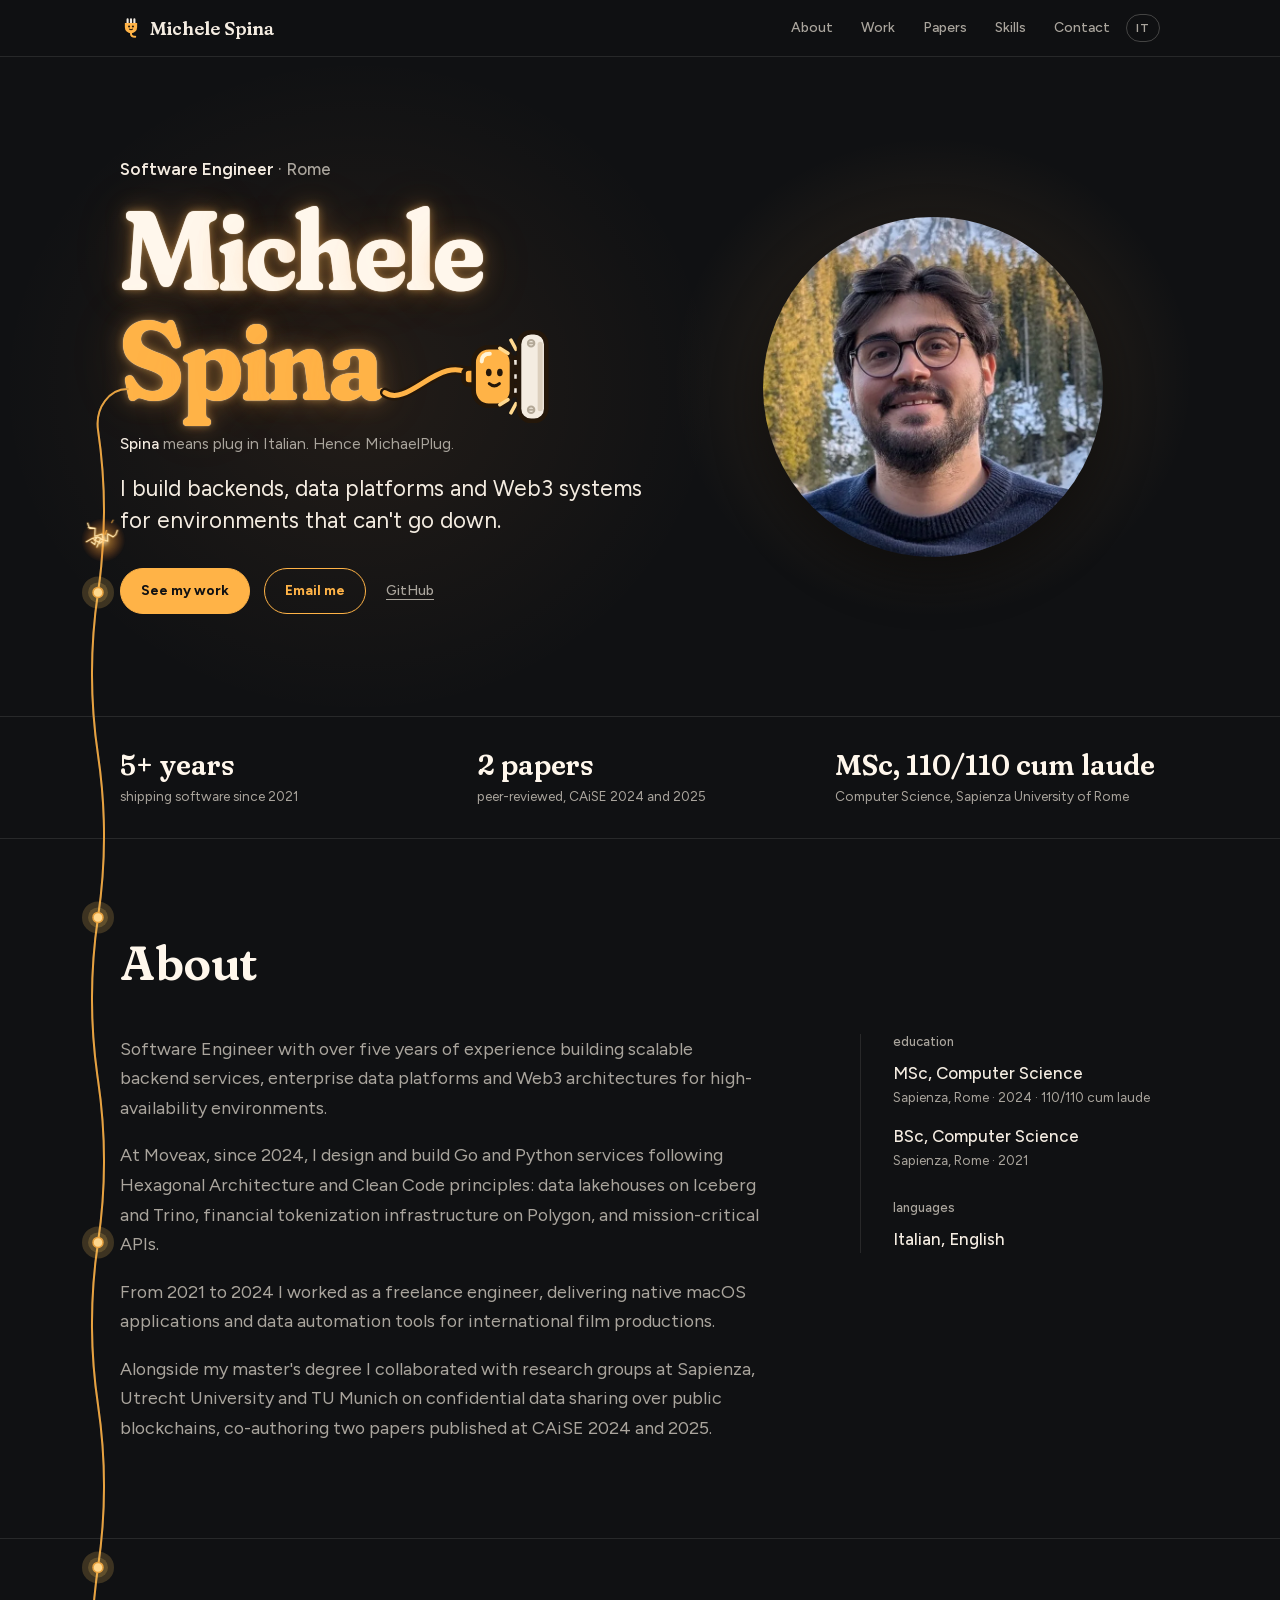
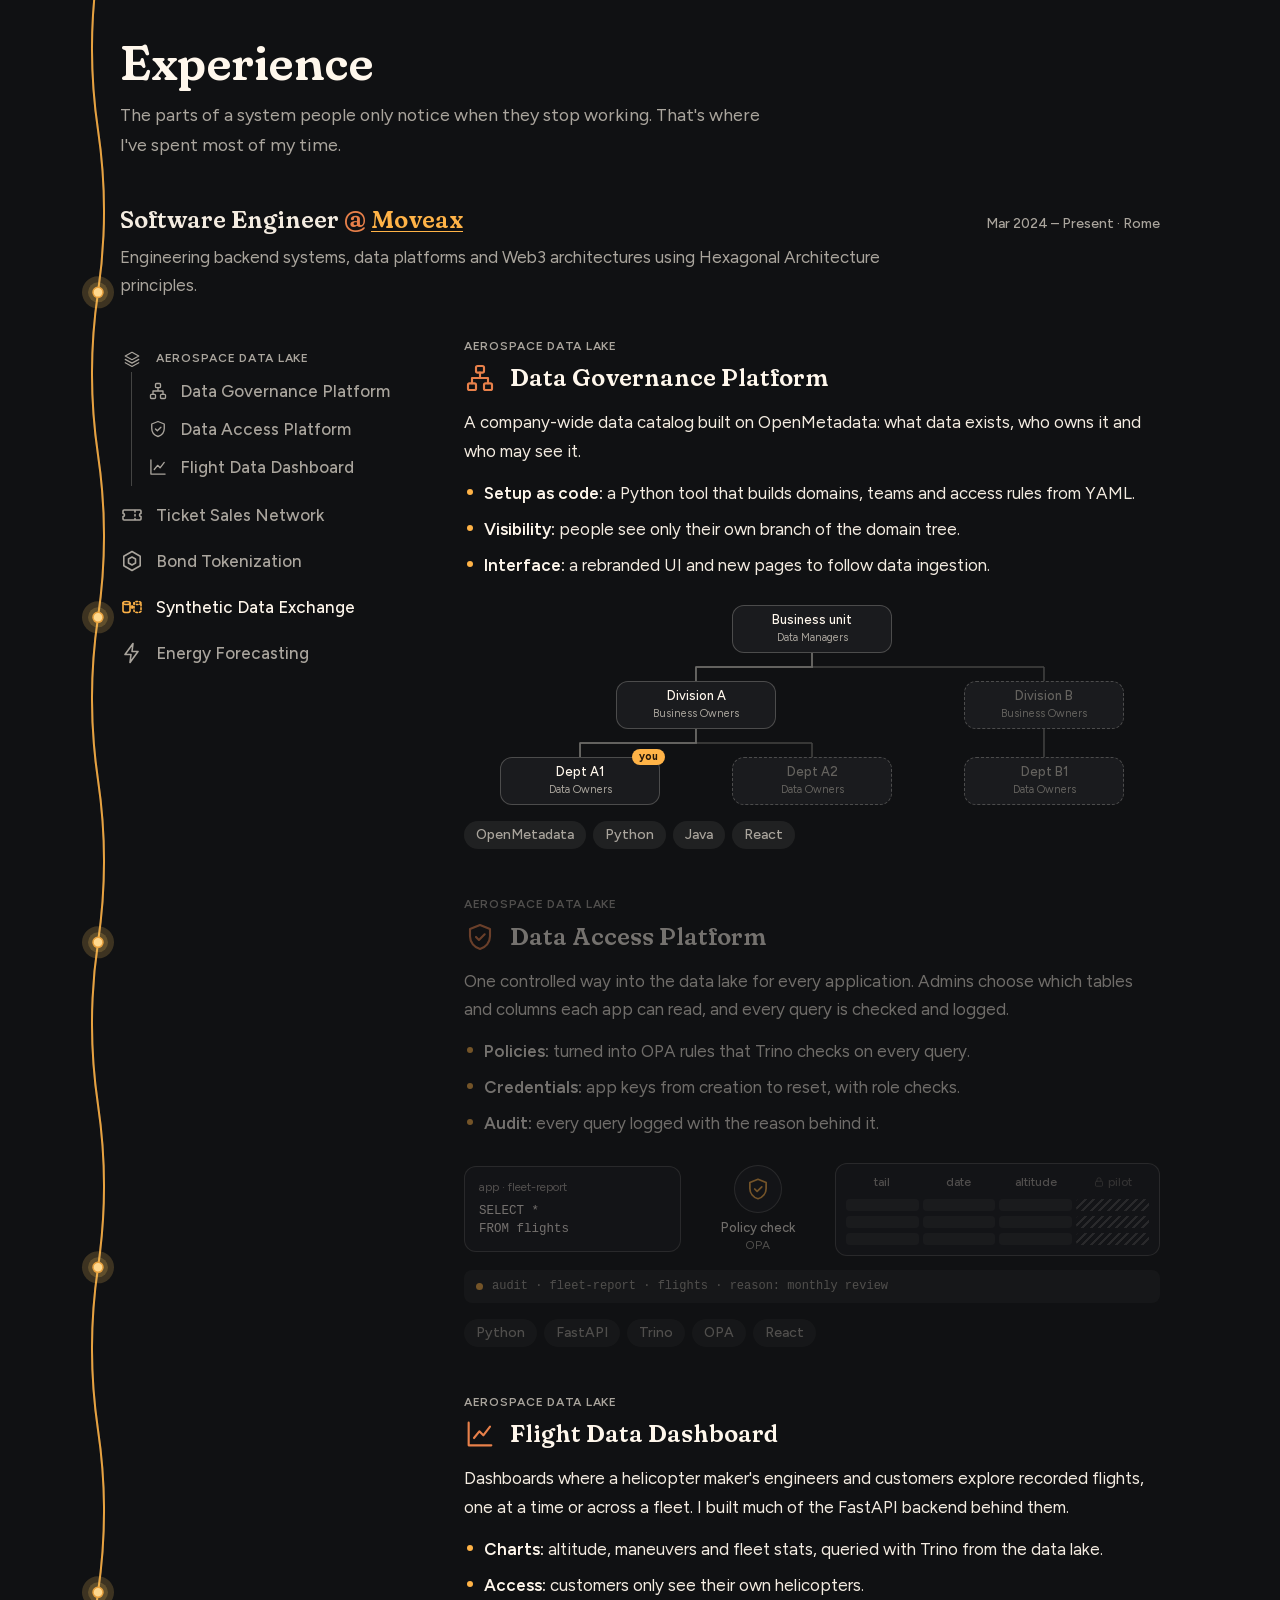
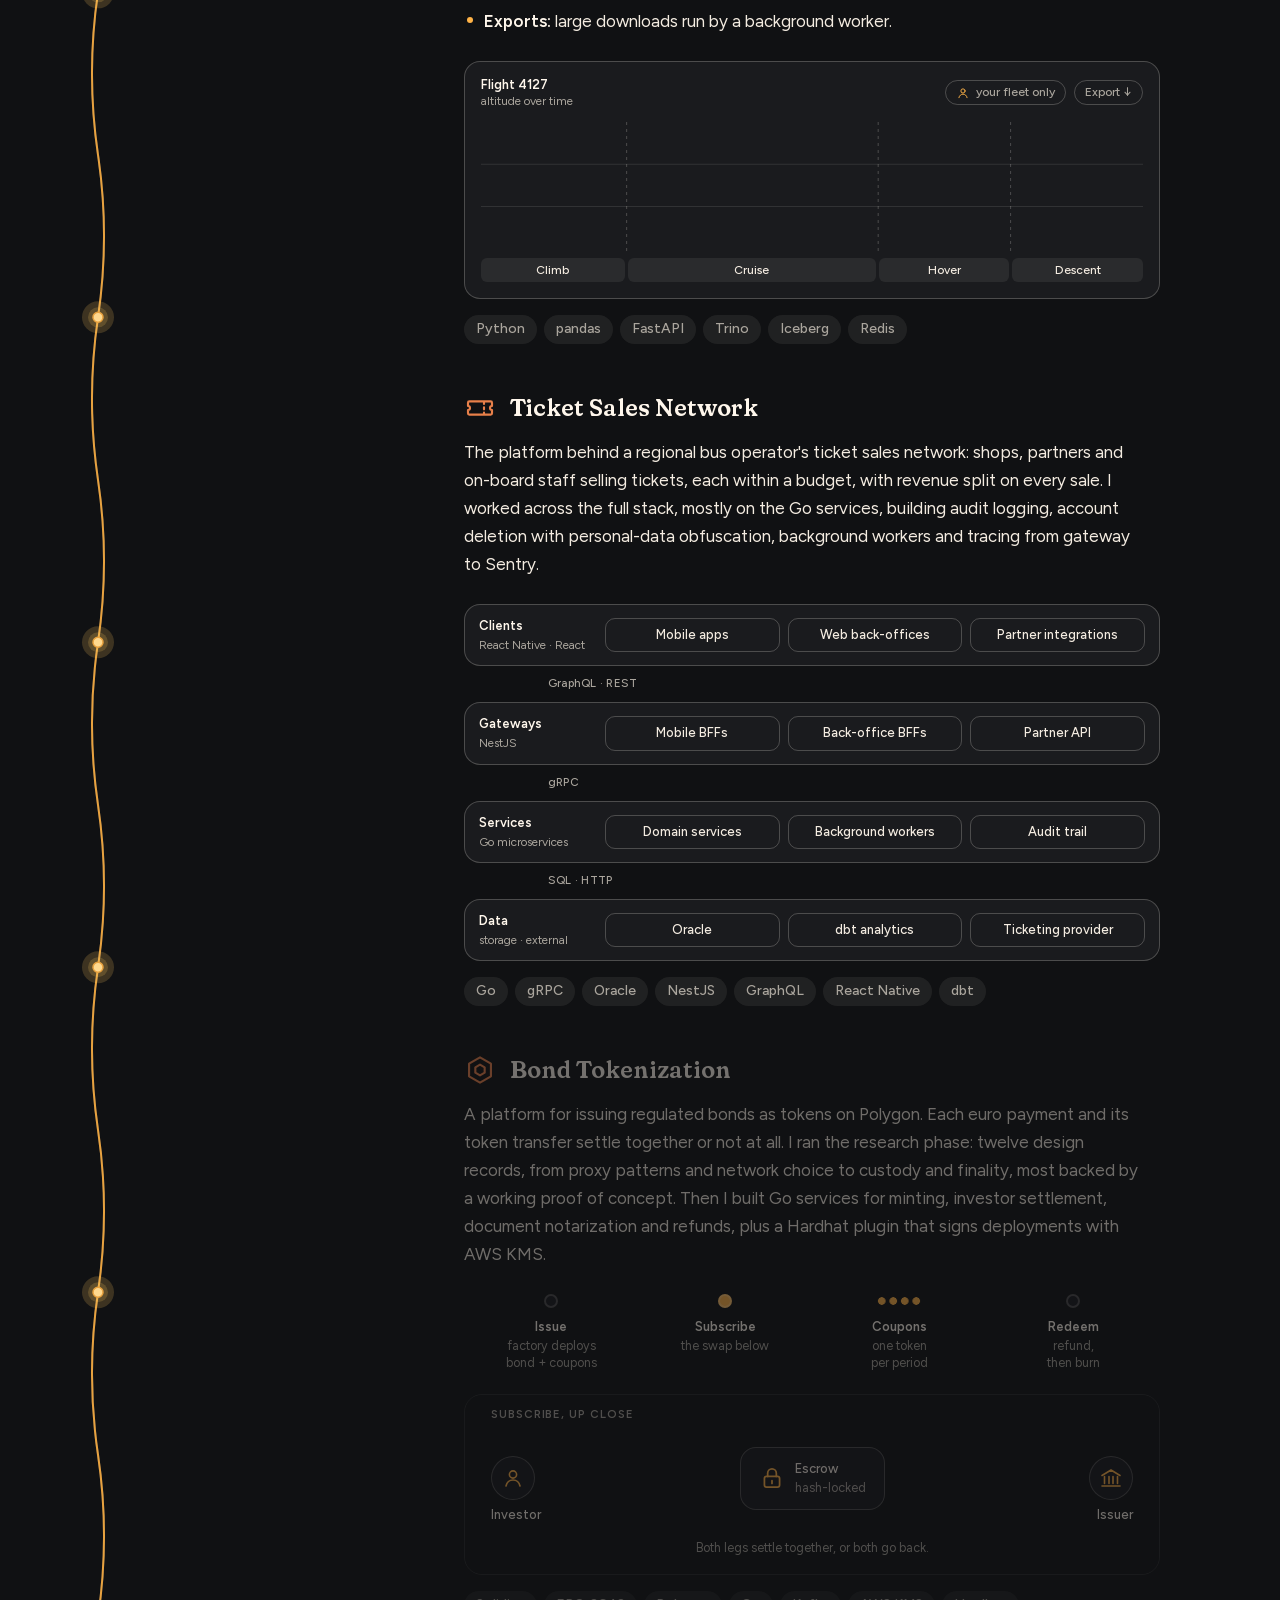
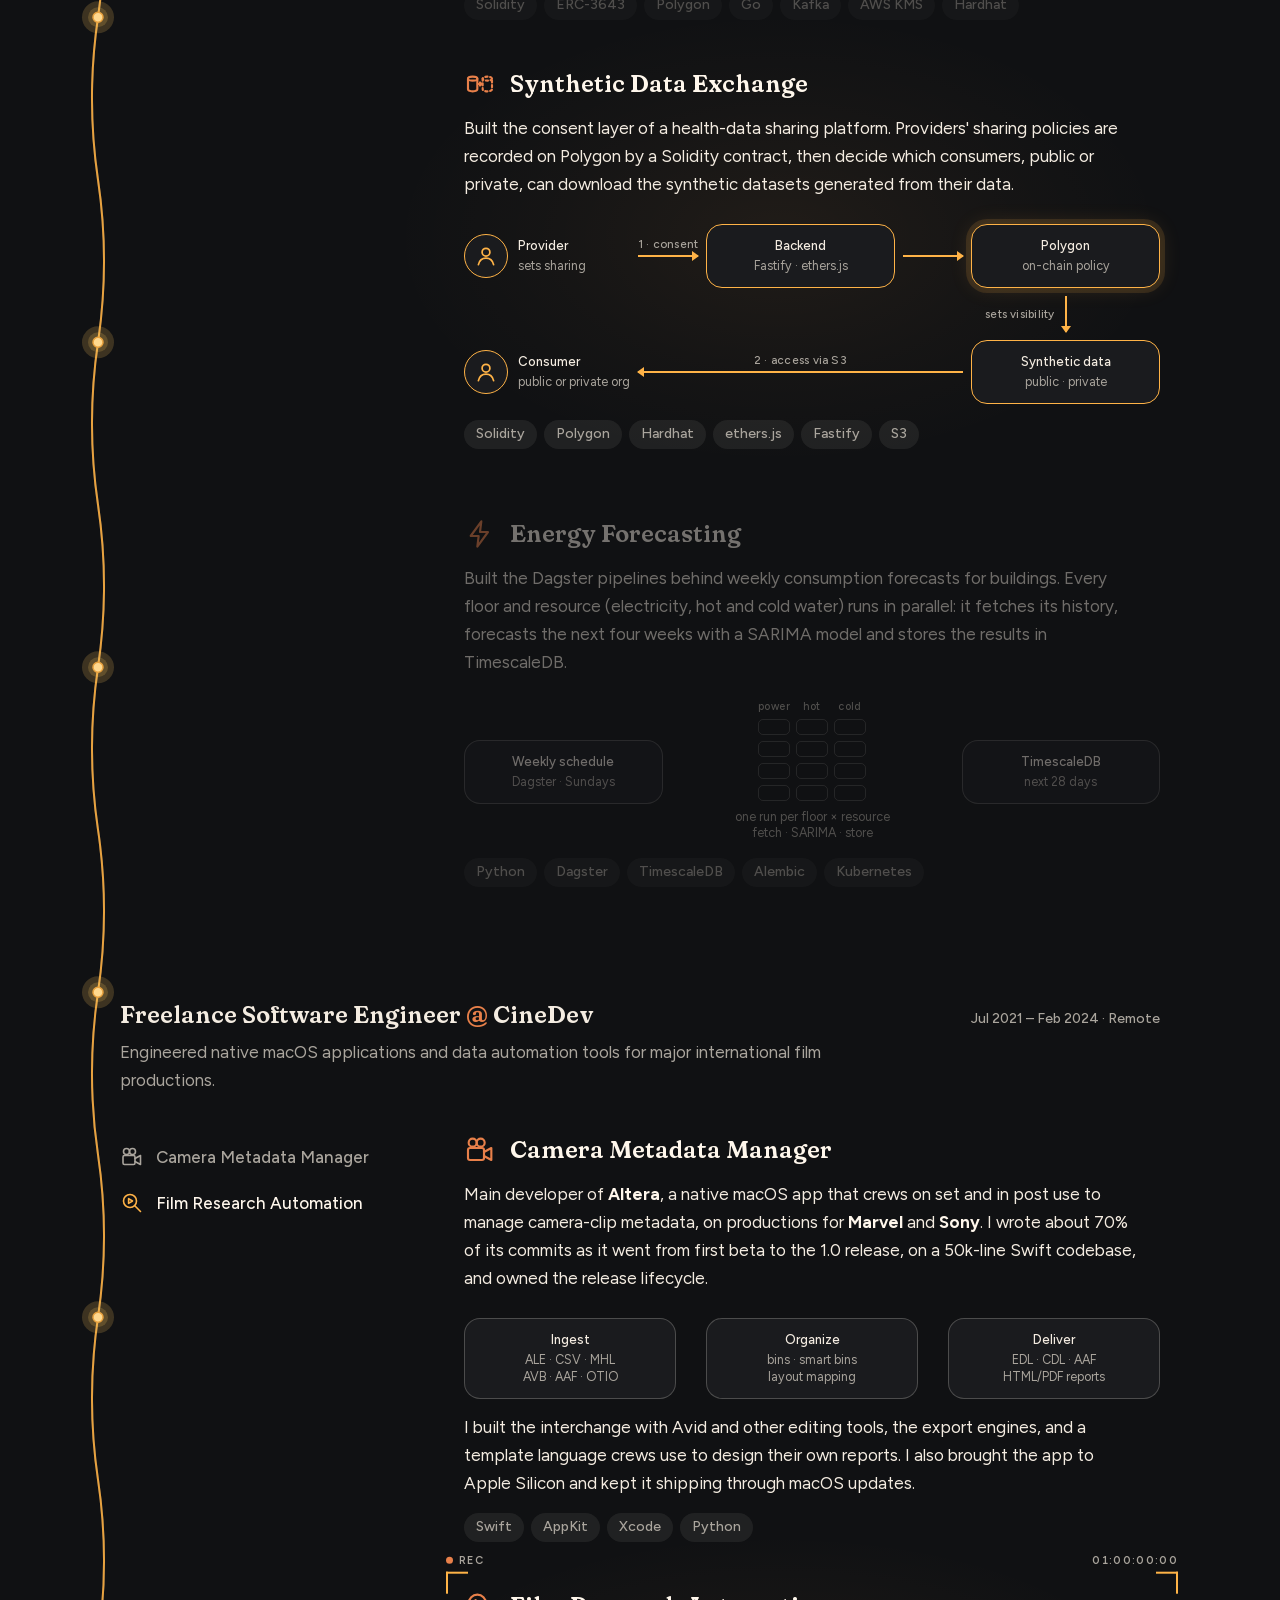
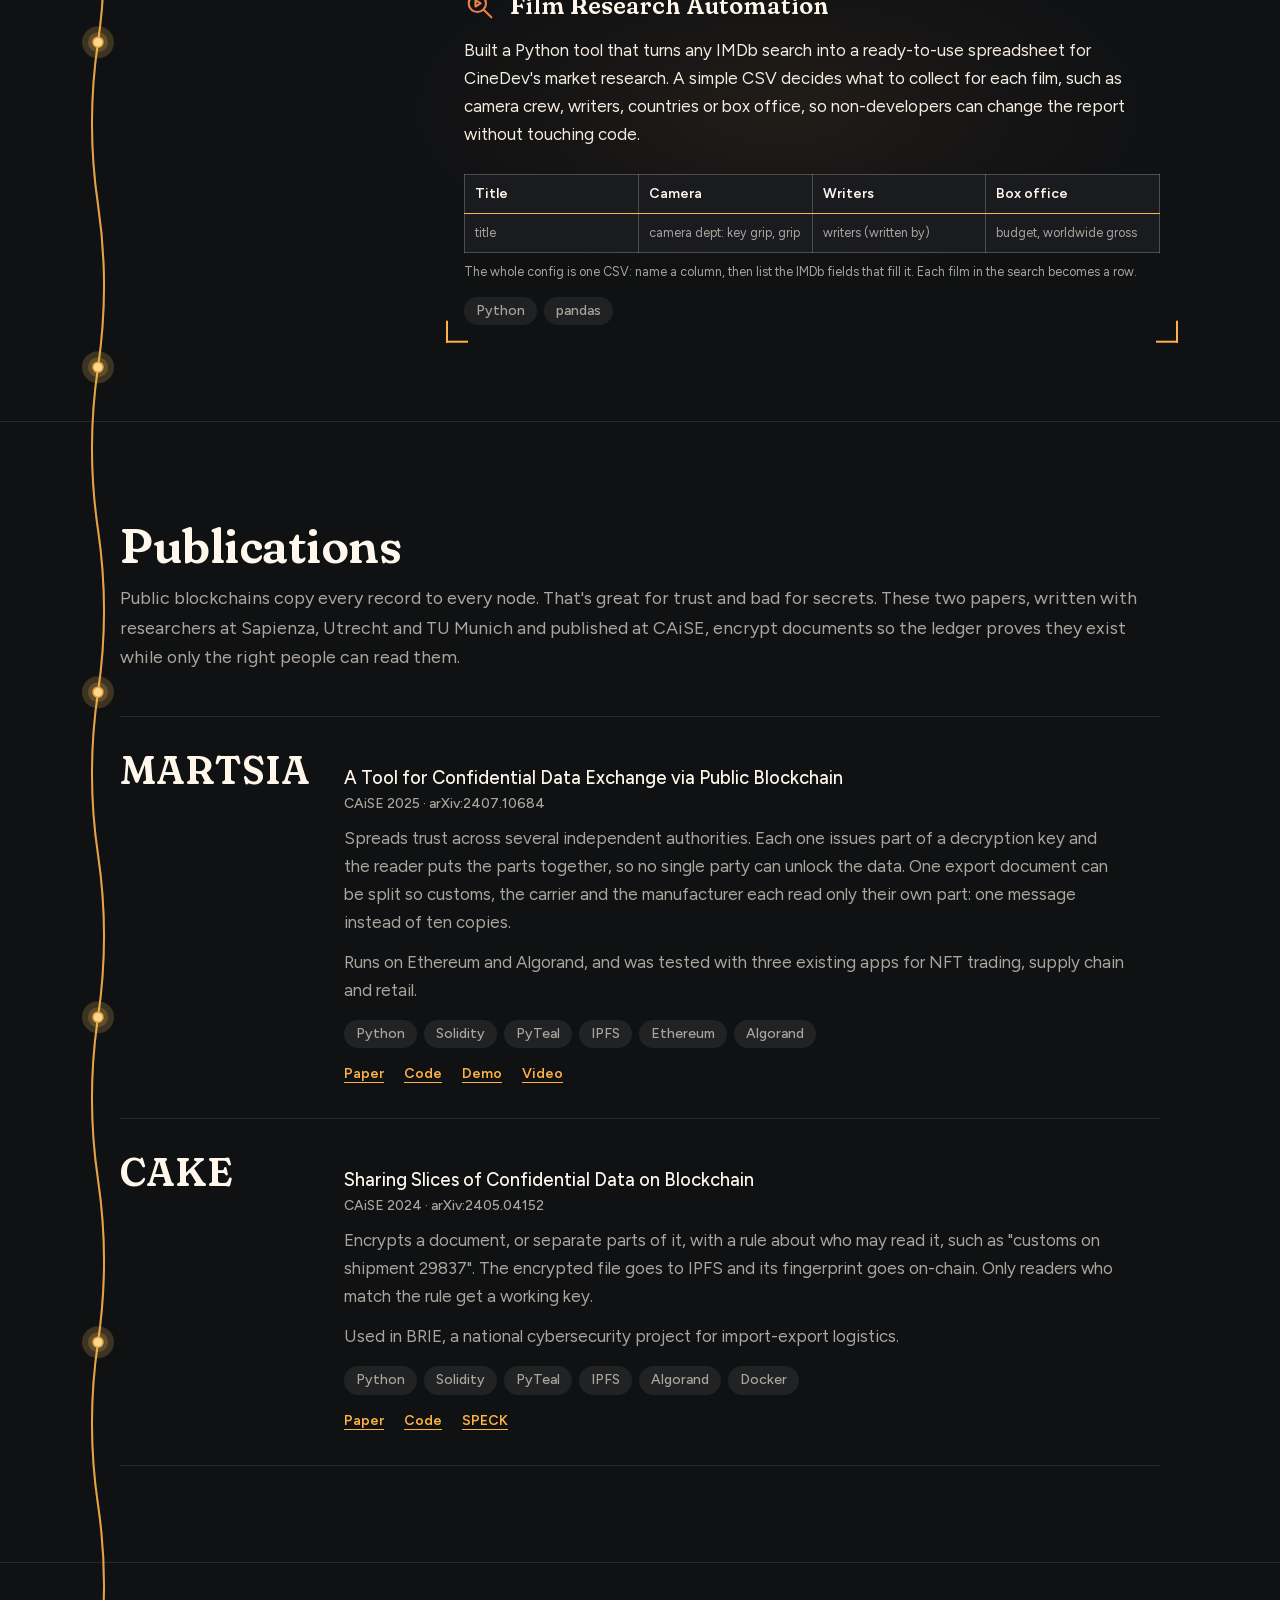
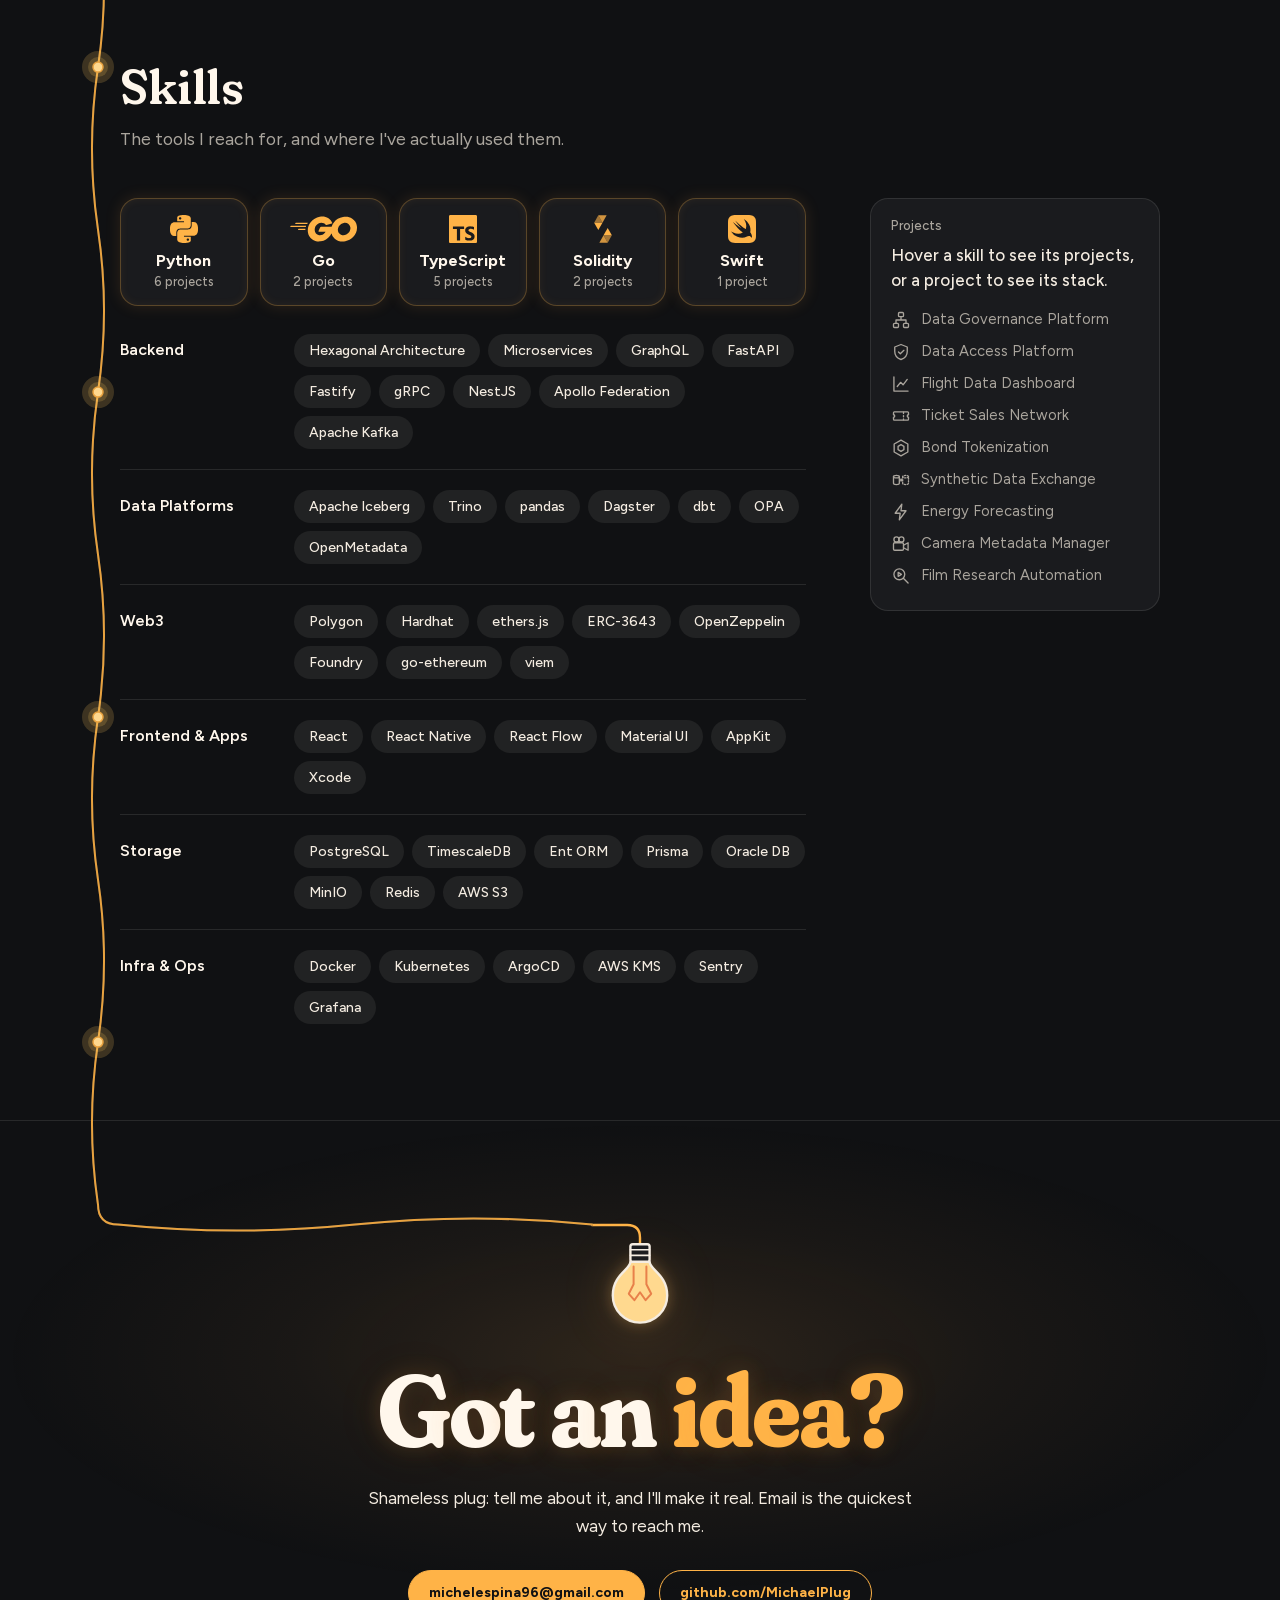
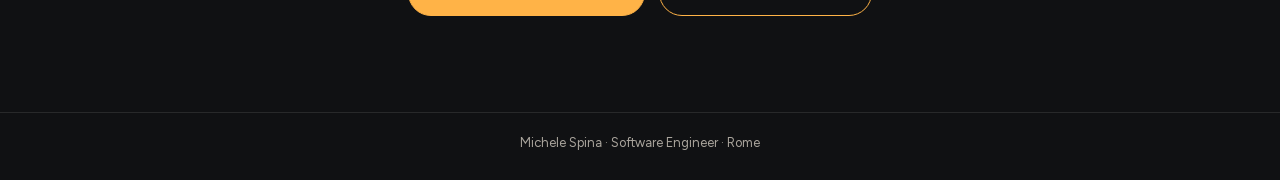
==== commit 34ebad92: "list pandas on the flight dashboard and in skills Co-Authored-By: Claude Opus 5.5 <noreply@anthropic" ====
--- a/index.html
+++ b/index.html
@@ -273,7 +273,7 @@
                   </ol>
                 </div>
               </figure>
-              <ul class="tags"><li>Python</li><li>FastAPI</li><li>Trino</li><li>Iceberg</li><li>Redis</li></ul>
+              <ul class="tags"><li>Python</li><li>pandas</li><li>FastAPI</li><li>Trino</li><li>Iceberg</li><li>Redis</li></ul>
             </div>
 
             <div class="chapter" id="p-transit">
@@ -499,6 +499,7 @@
             <div class="chips">
               <button class="chip" type="button" data-uses="flight gate">Apache Iceberg</button>
               <button class="chip" type="button" data-uses="flight gate">Trino</button>
+              <button class="chip" type="button" data-uses="flight meta">pandas</button>
               <button class="chip" type="button" data-uses="energy">Dagster</button>
               <button class="chip" type="button" data-uses="transit">dbt</button>
               <button class="chip" type="button" data-uses="gate">OPA</button>
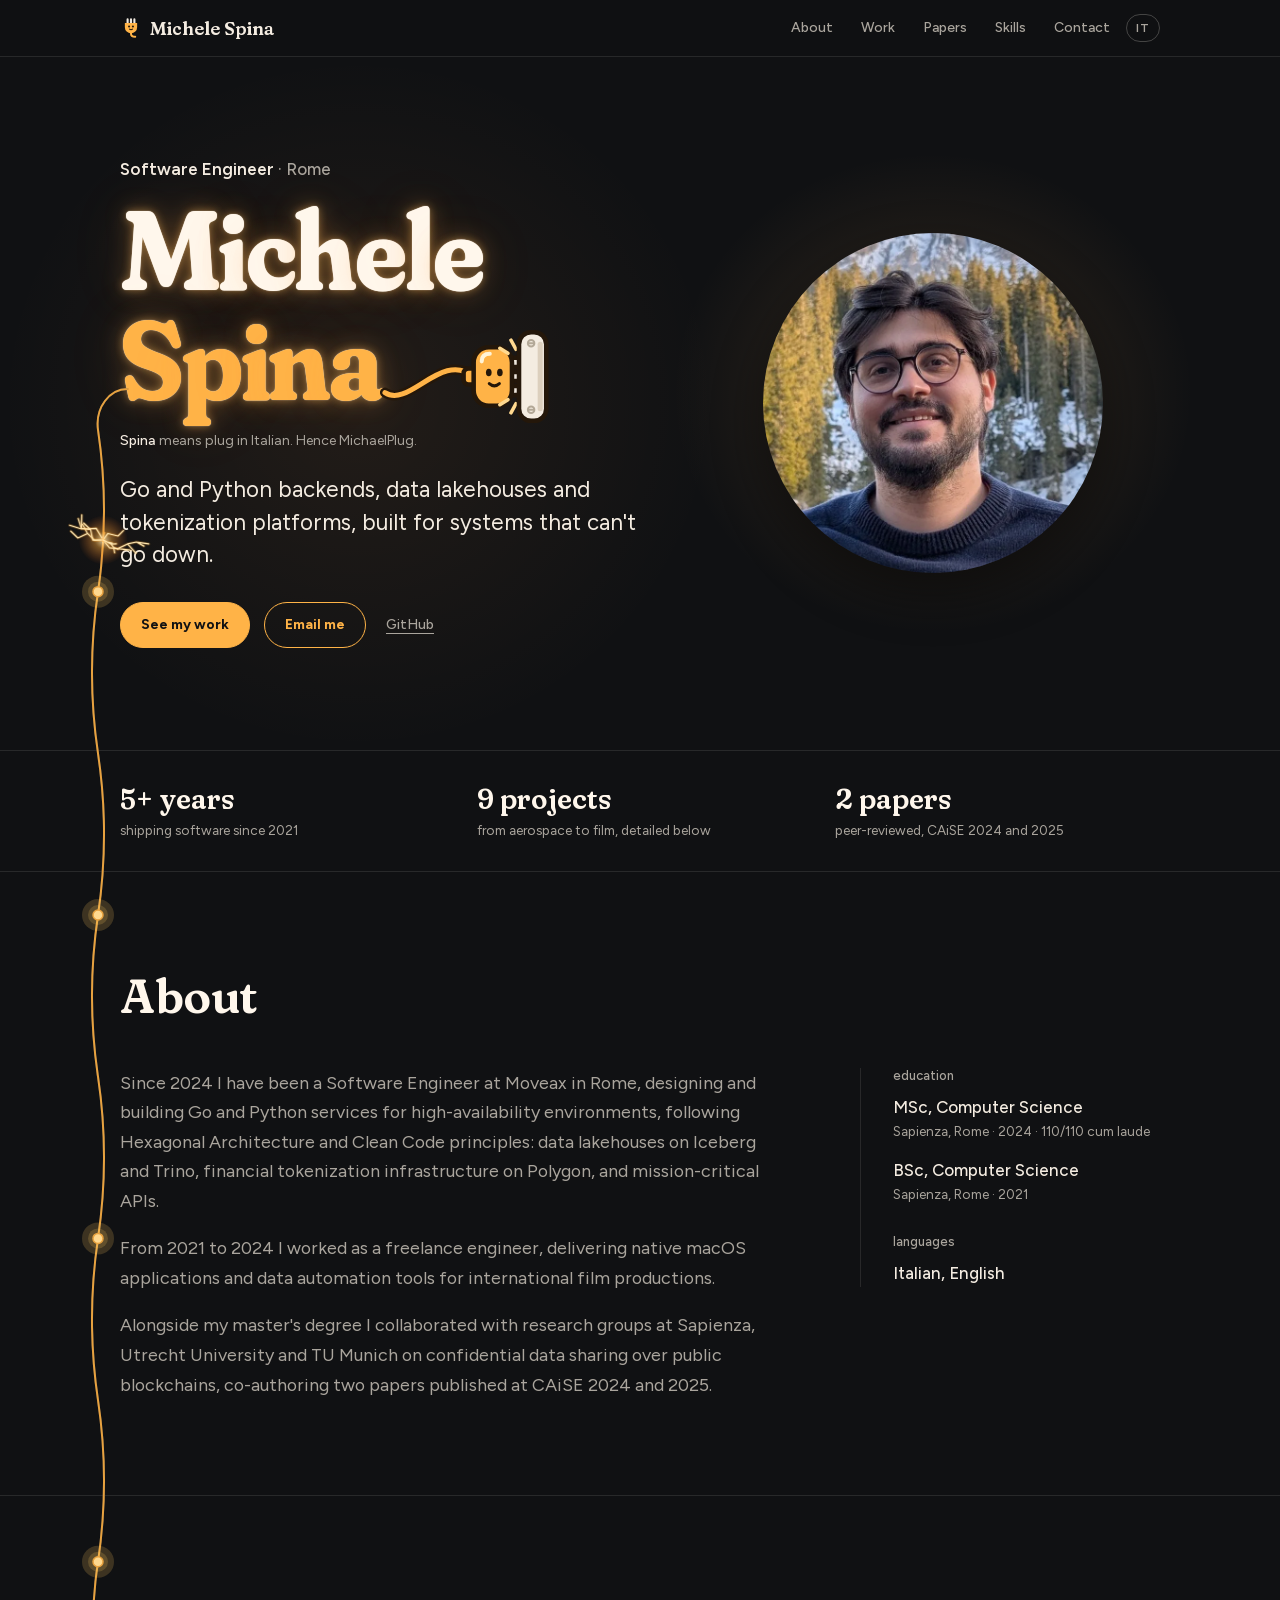
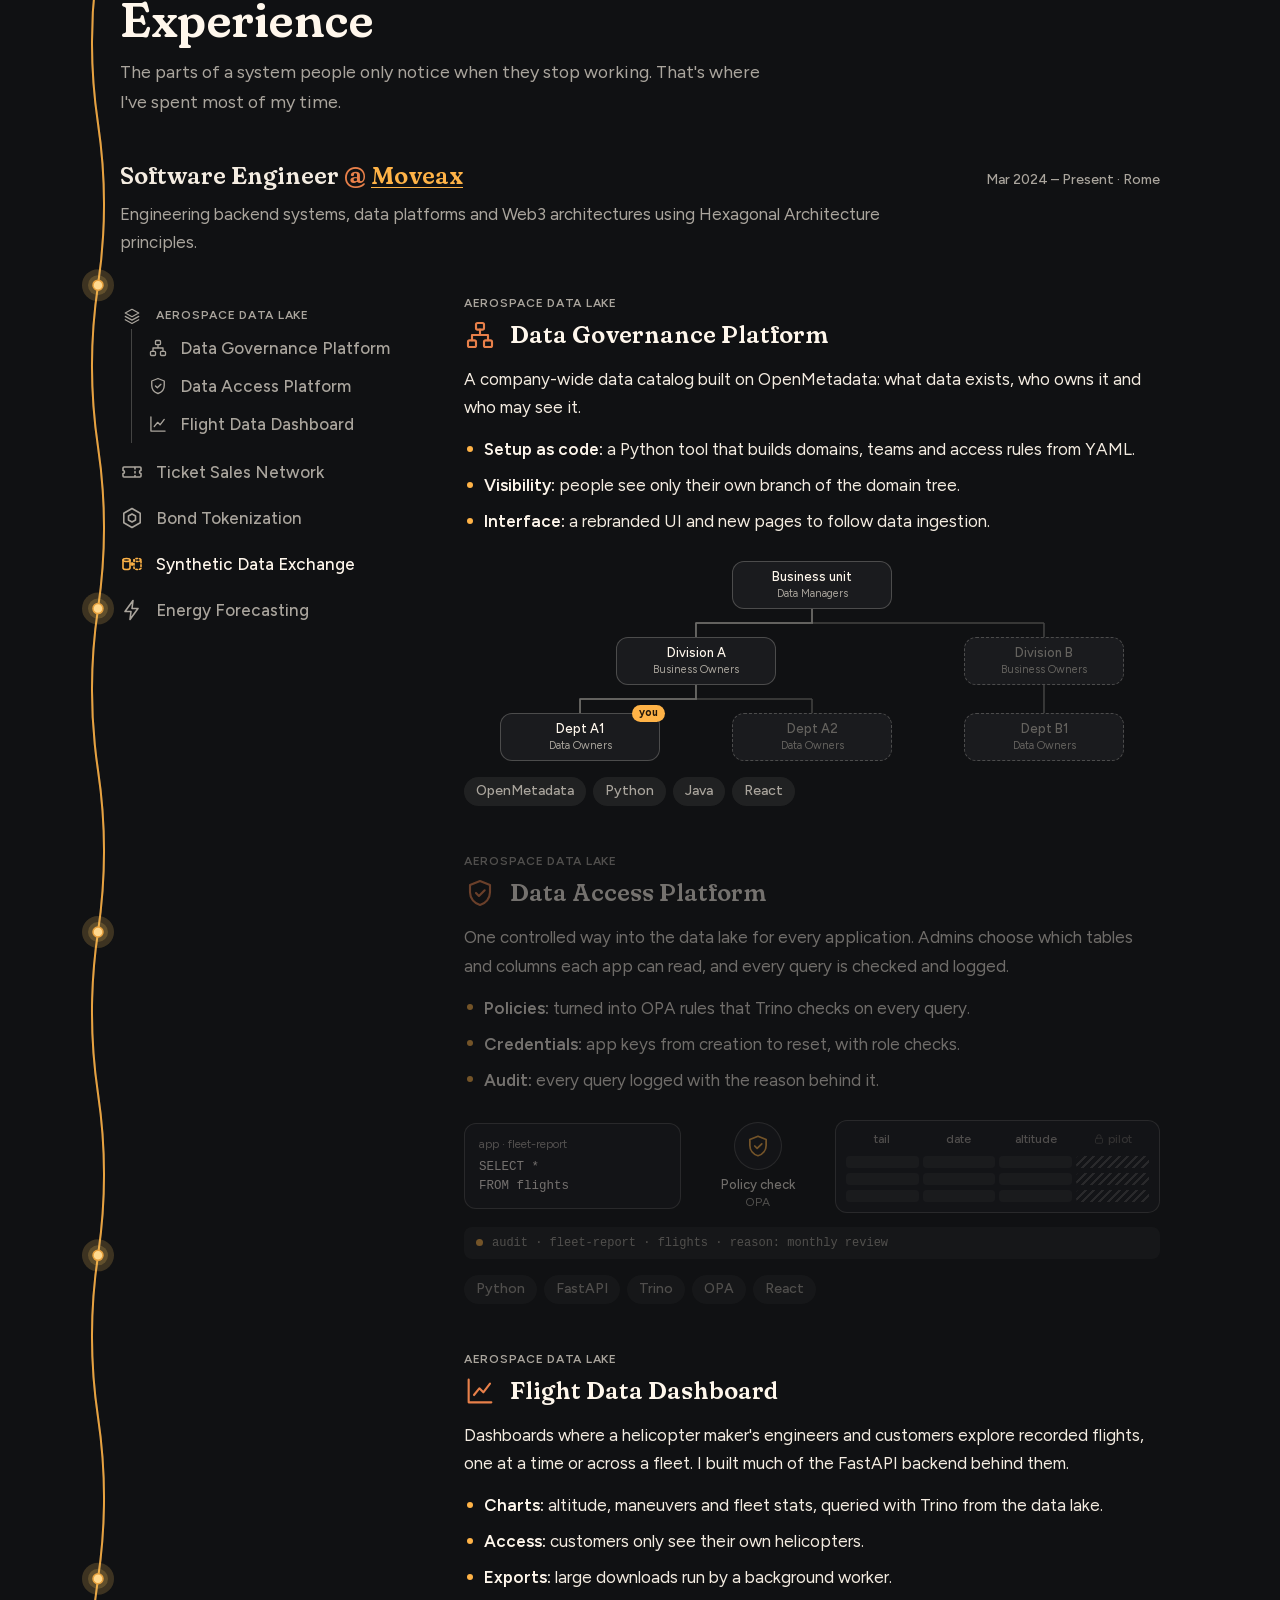
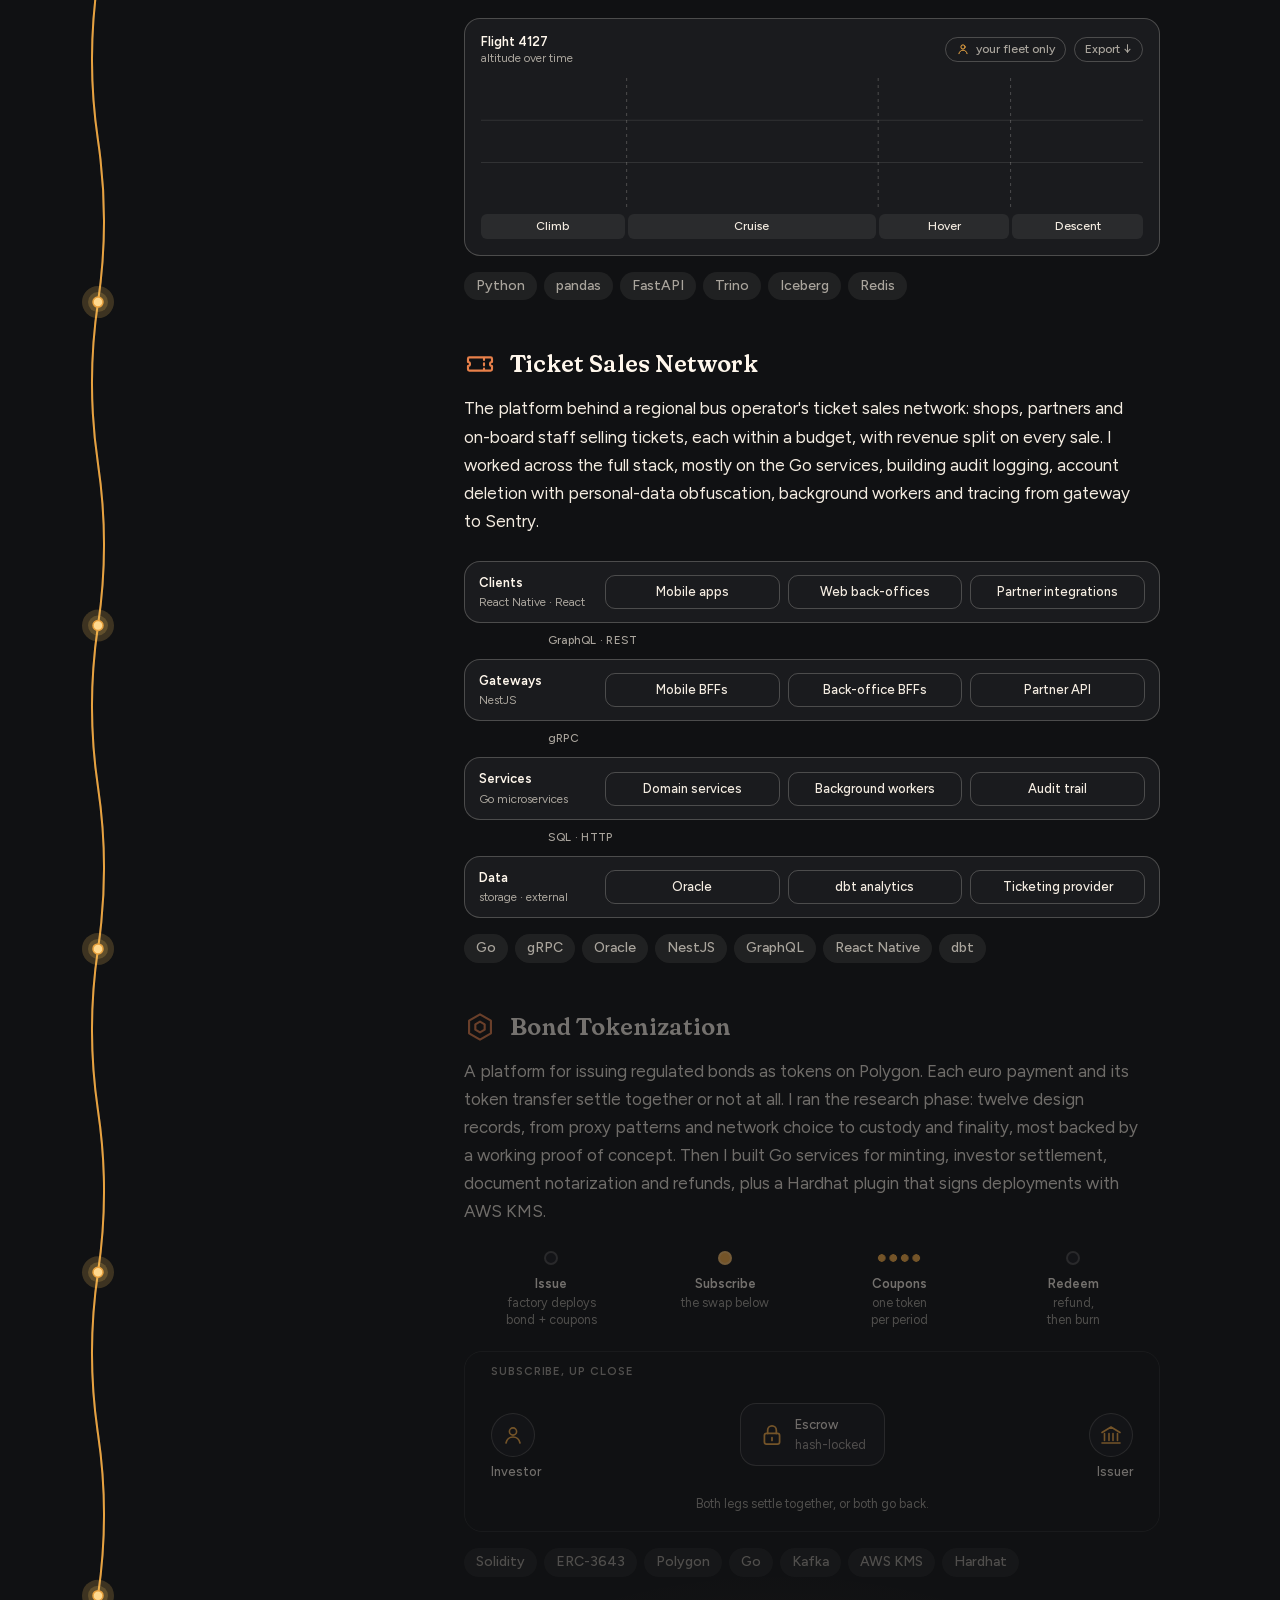
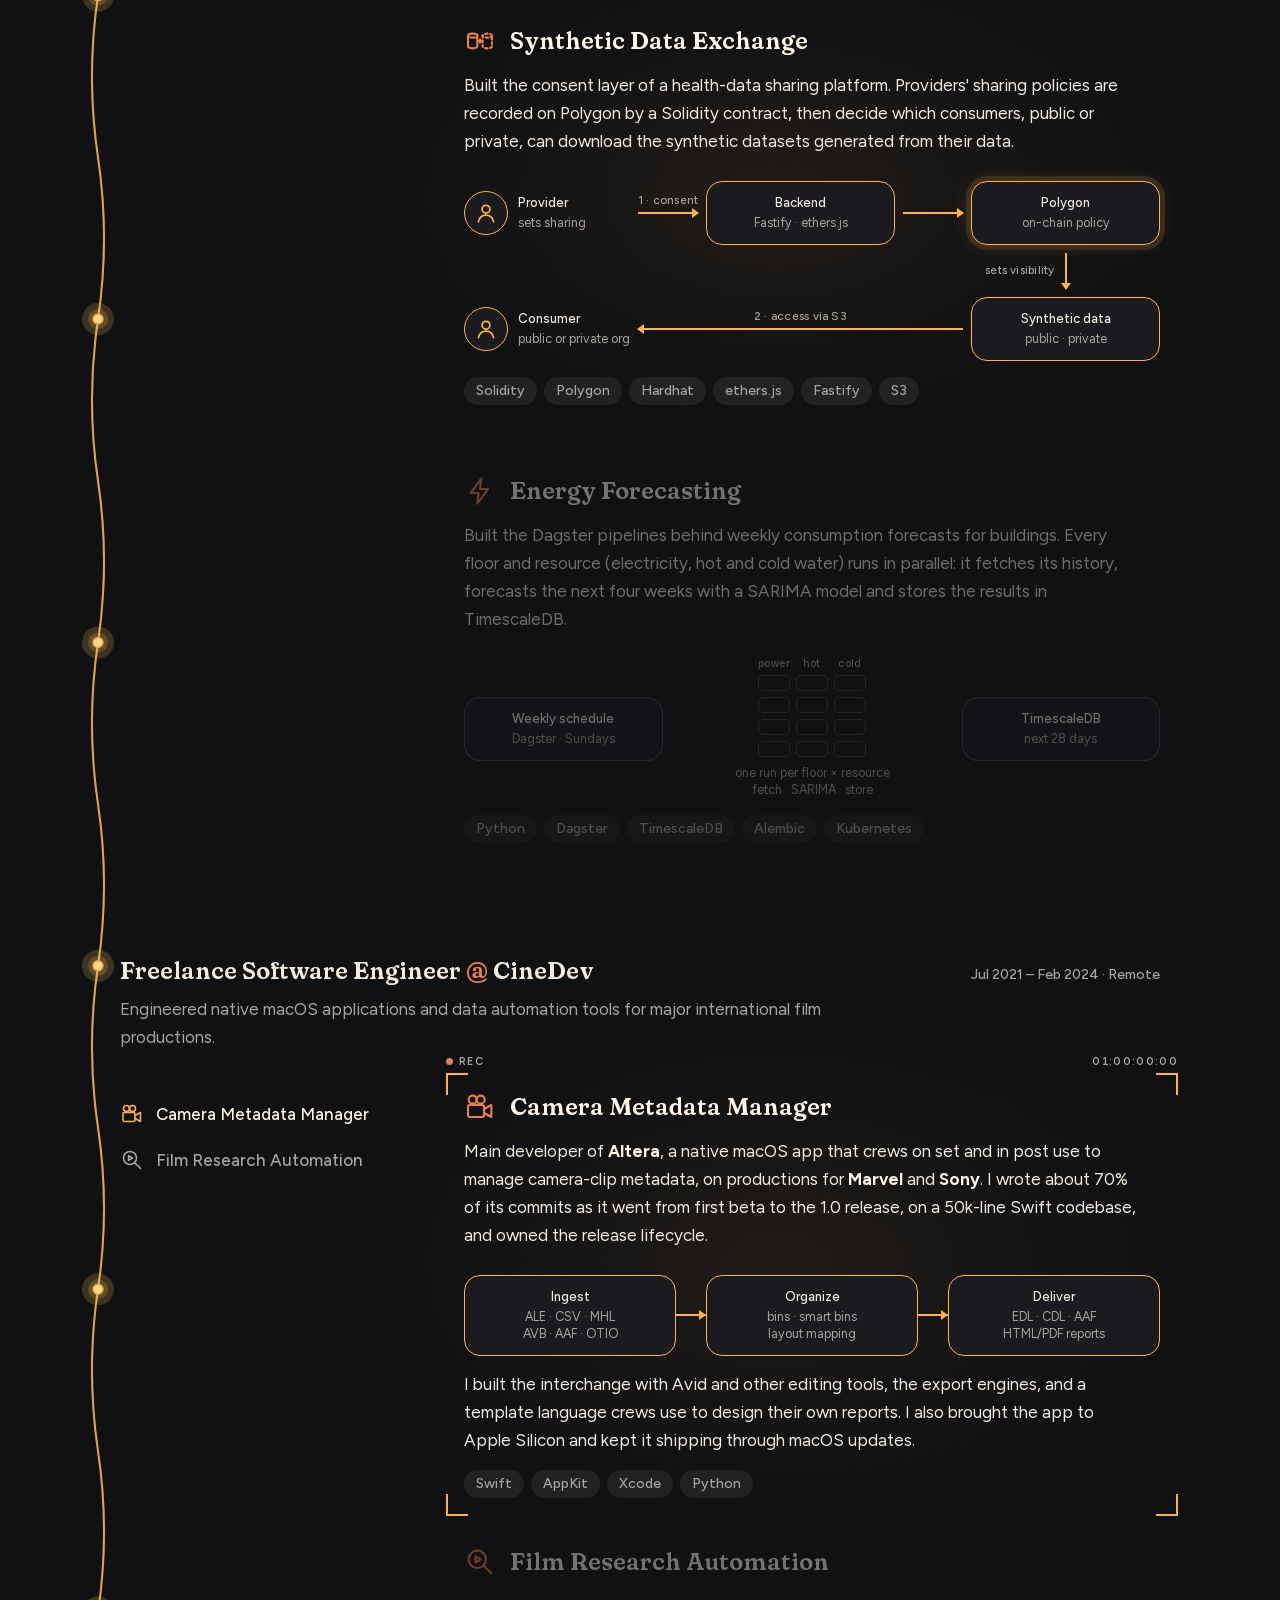
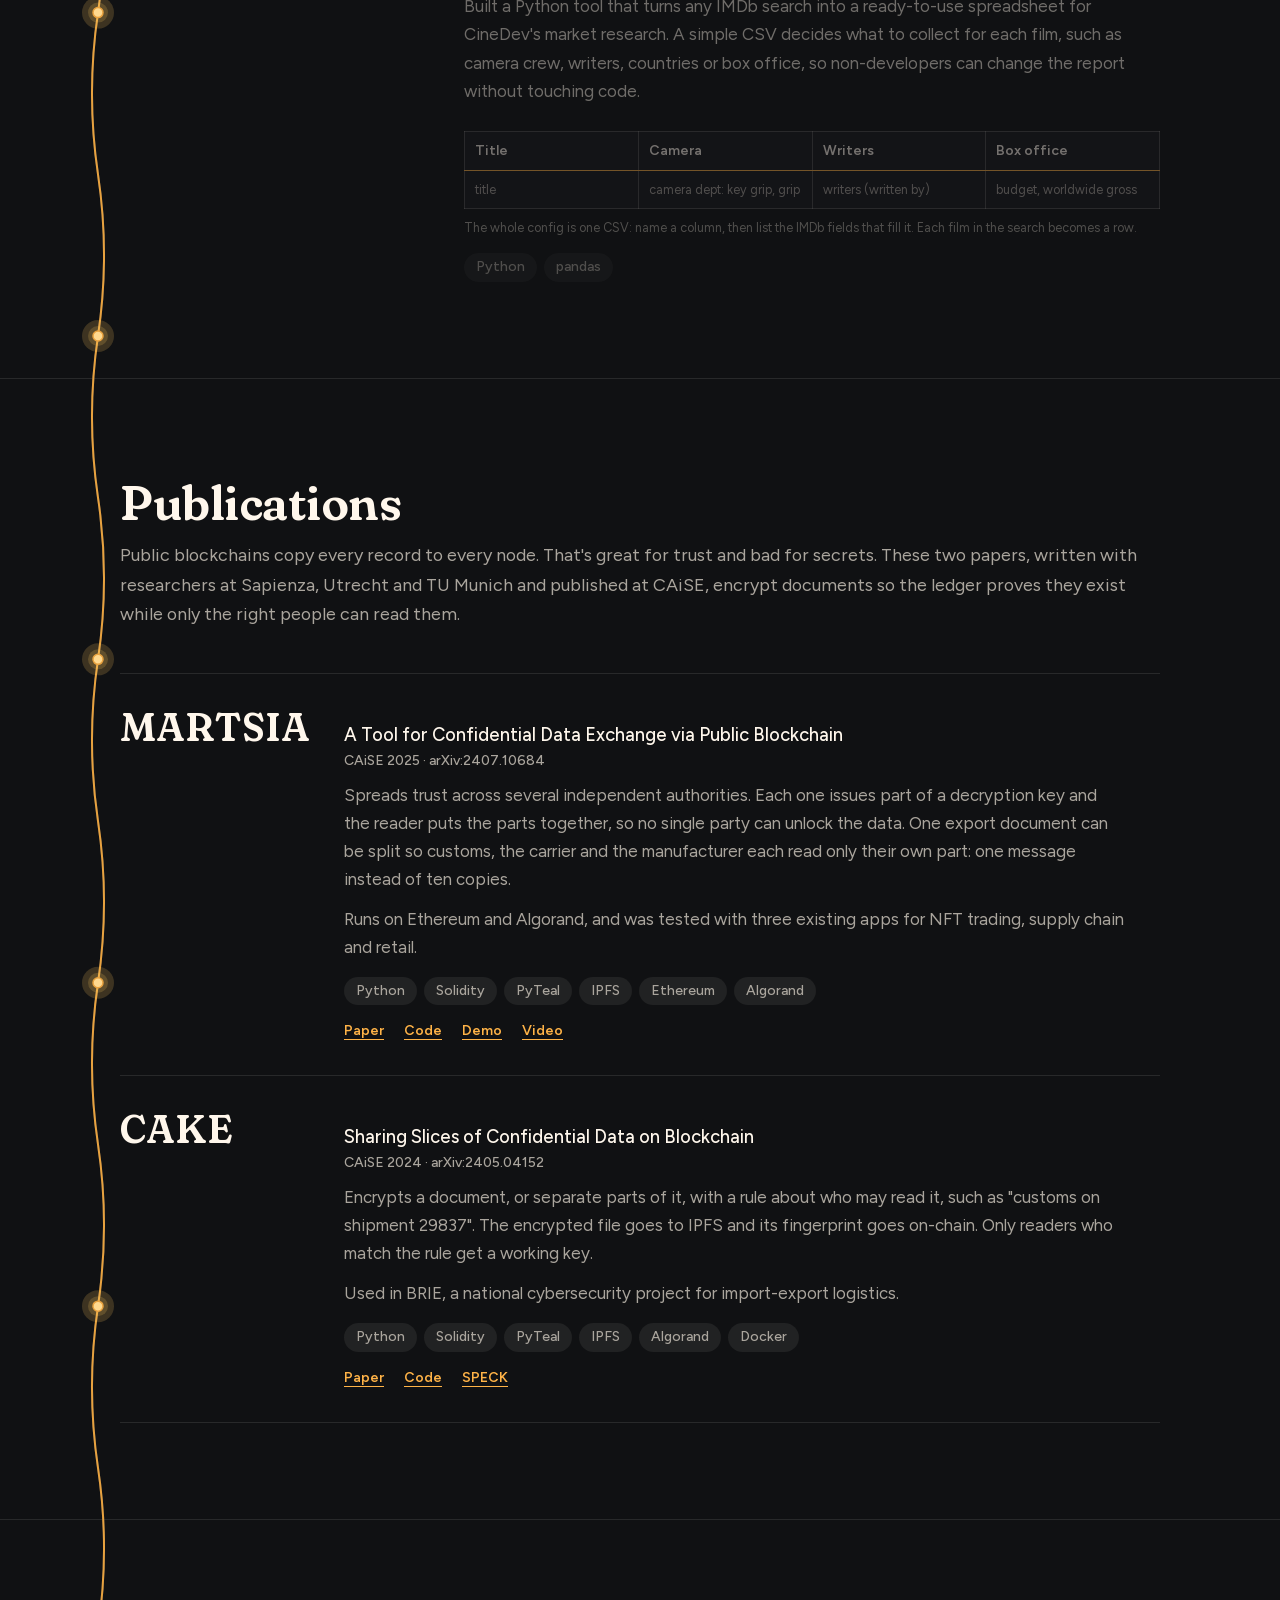
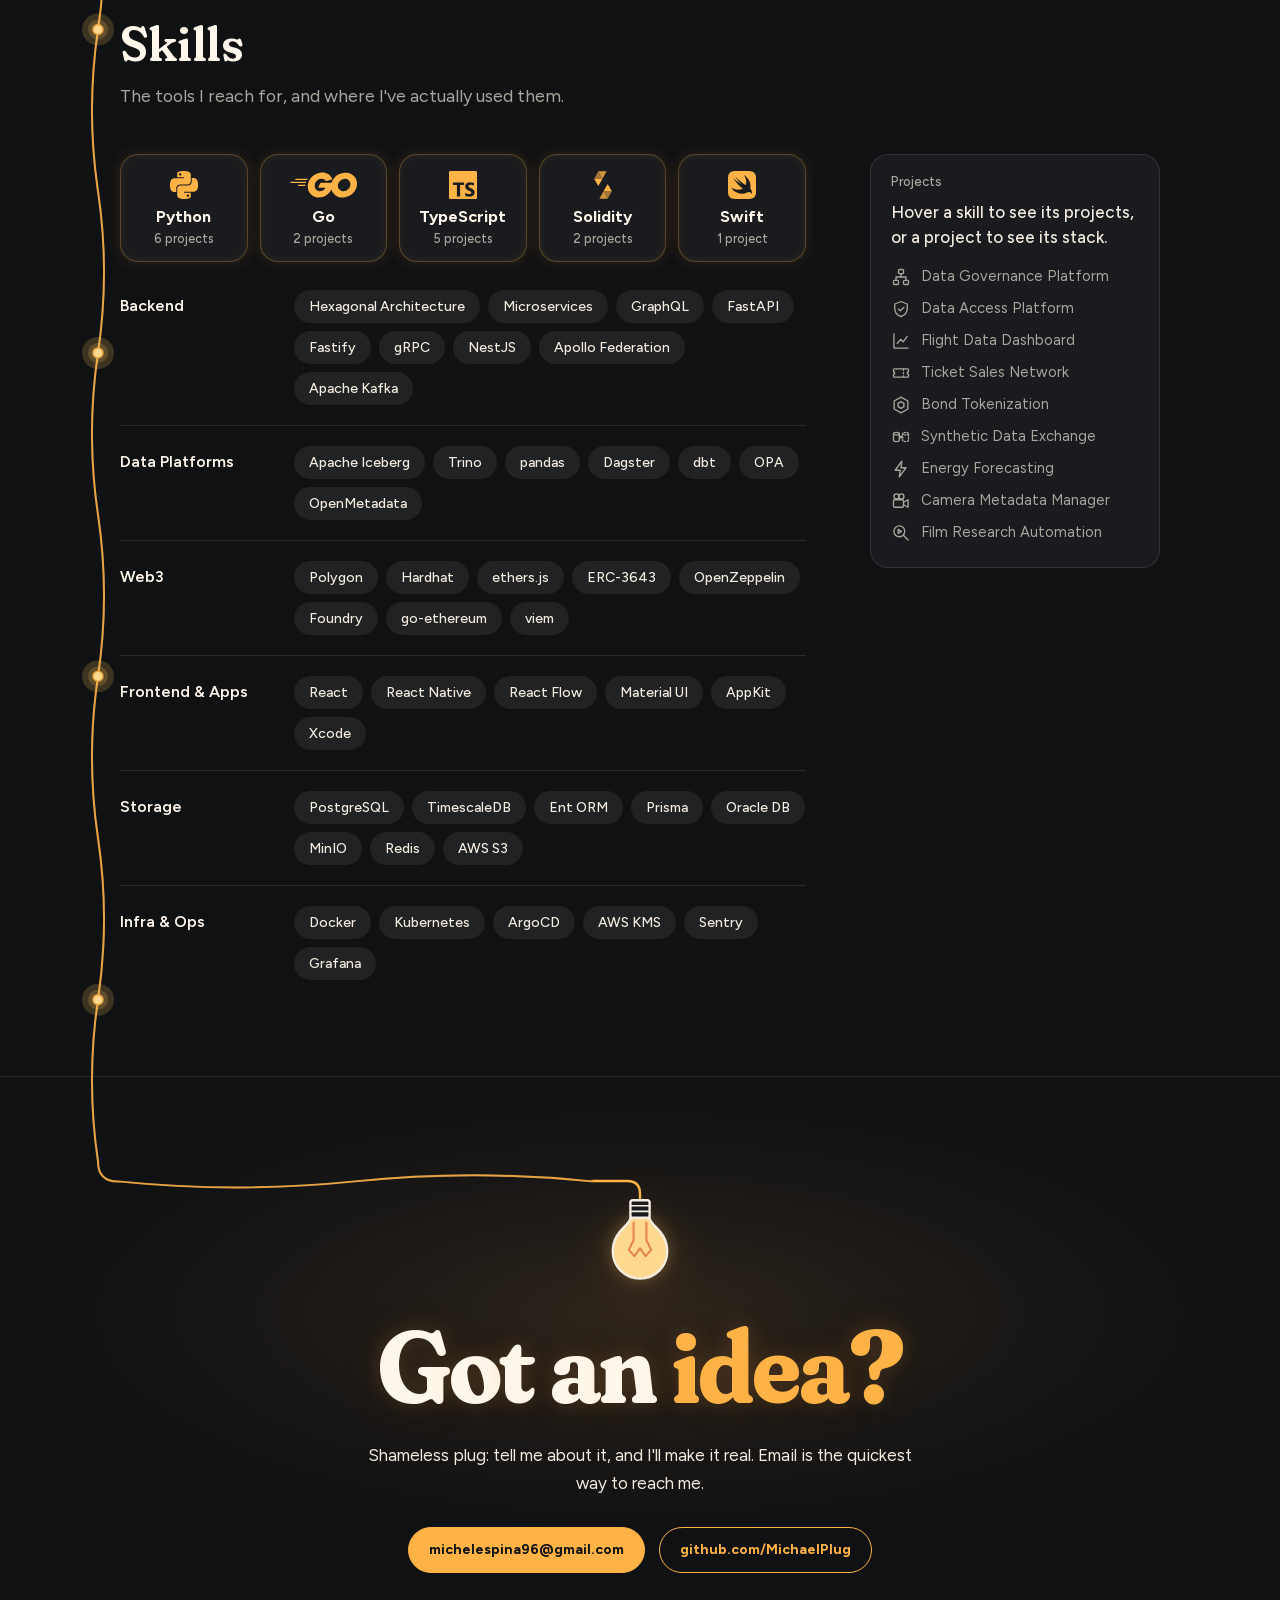
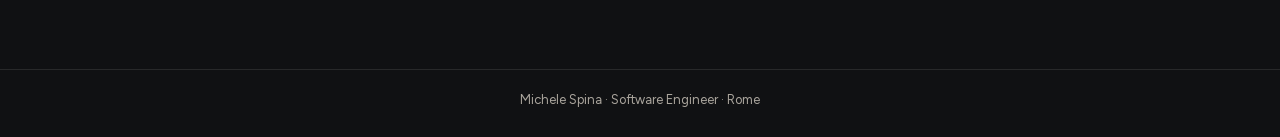
==== commit b9a3ad39: "sharpen the hero and fit it on one phone screen Name the actual work in the lede, quiet the gloss, a" ====
--- a/index.html
+++ b/index.html
@@ -118,7 +118,7 @@
           </span>
         </h1>
         <p class="gloss" id="gloss" data-off="Michele Spina, unplugged."><b>Spina</b> means plug in Italian. Hence MichaelPlug.</p>
-        <p class="lede">I build backends, data platforms and Web3 systems for environments that can't go down.</p>
+        <p class="lede">Go and Python backends, data lakehouses and tokenization platforms, built for systems that can't go down.</p>
         <div class="actions">
           <a class="btn solid" href="#experience">See my work</a>
           <a class="btn" href="mailto:michelespina96@gmail.com">Email me</a>
@@ -135,8 +135,8 @@
   <div class="proof">
     <dl class="wrap">
       <div><dt>shipping software since 2021</dt><dd>5+ years</dd></div>
+      <div><dt>from aerospace to film, detailed below</dt><dd>9 projects</dd></div>
       <div><dt>peer-reviewed, CAiSE 2024 and 2025</dt><dd>2 papers</dd></div>
-      <div><dt>Computer Science, Sapienza University of Rome</dt><dd>MSc, 110/110 cum laude</dd></div>
     </dl>
   </div>
 
@@ -145,8 +145,7 @@
       <h2>About</h2>
       <div class="about">
         <div class="about-text">
-          <p>Software Engineer with over five years of experience building scalable backend services, enterprise data platforms and Web3 architectures for high-availability environments.</p>
-          <p>At Moveax, since 2024, I design and build Go and Python services following Hexagonal Architecture and Clean Code principles: data lakehouses on Iceberg and Trino, financial tokenization infrastructure on Polygon, and mission-critical APIs.</p>
+          <p>Since 2024 I have been a Software Engineer at Moveax in Rome, designing and building Go and Python services for high-availability environments, following Hexagonal Architecture and Clean Code principles: data lakehouses on Iceberg and Trino, financial tokenization infrastructure on Polygon, and mission-critical APIs.</p>
           <p>From 2021 to 2024 I worked as a freelance engineer, delivering native macOS applications and data automation tools for international film productions.</p>
           <p>Alongside my master's degree I collaborated with research groups at Sapienza, Utrecht University and TU Munich on confidential data sharing over public blockchains, co-authoring two papers published at CAiSE 2024 and 2025.</p>
         </div>
--- a/assets/site.css
+++ b/assets/site.css
@@ -272,9 +272,9 @@
   letter-spacing: -.02em;
 }
 h1 > span { display: block; }
-.gloss { margin-top: 16px; font-size: .98rem; color: var(--dim); }
+.gloss { margin-top: 14px; font-size: .88rem; color: var(--dim); }
 .gloss b { font-weight: 500; color: var(--ink); }
-.lede { margin-top: 16px; max-width: 24em; font-size: clamp(1.2rem, 2vw, 1.4rem); line-height: 1.45; }
+.lede { margin-top: 22px; max-width: 24em; font-size: clamp(1.2rem, 2vw, 1.4rem); line-height: 1.45; }
 
 .actions { display: flex; flex-wrap: wrap; align-items: center; gap: 12px 14px; margin-top: 30px; }
 .btn {
@@ -786,8 +786,11 @@
   .tile:nth-child(n+4) { grid-column: span 3; }
 }
 @media (max-width: 900px) {
-  .hero .wrap { grid-template-columns: minmax(0, 1fr); }
-  .portrait { width: min(100%, 260px); }
+  /* phones: the portrait shrinks to a badge above the name so name, pitch and proof share the first screen */
+  .hero .wrap { grid-template-columns: minmax(0, 1fr); gap: 20px; padding-block: 32px 40px; }
+  .portrait { order: -1; justify-self: start; width: 96px; }
+  .portrait::before { inset: -40px; }
+  .print { box-shadow: 0 8px 24px rgba(0, 0, 0, .45); }
   .story { grid-template-columns: minmax(0, 1fr); }
   .rail { display: none; }
   .chapter { min-height: 0; }
@@ -810,7 +813,9 @@
   .used-more { display: none; }
 }
 @media (max-width: 640px) {
-  .proof dl { grid-template-columns: minmax(0, 1fr); gap: 16px; }
+  .proof dl { gap: 12px; padding-block: 18px; }
+  .proof dd { font-size: 1.15rem; }
+  .proof dt { font-size: 12px; }
   .flow.chain { flex-direction: column; }
   .flow.chain li + li { margin: 26px 0 0; }
   .flow.chain li + li::before { left: 50%; top: -27px; width: 2px; height: 26px; margin: 0 0 0 -1px; transform-origin: 50% 0; }
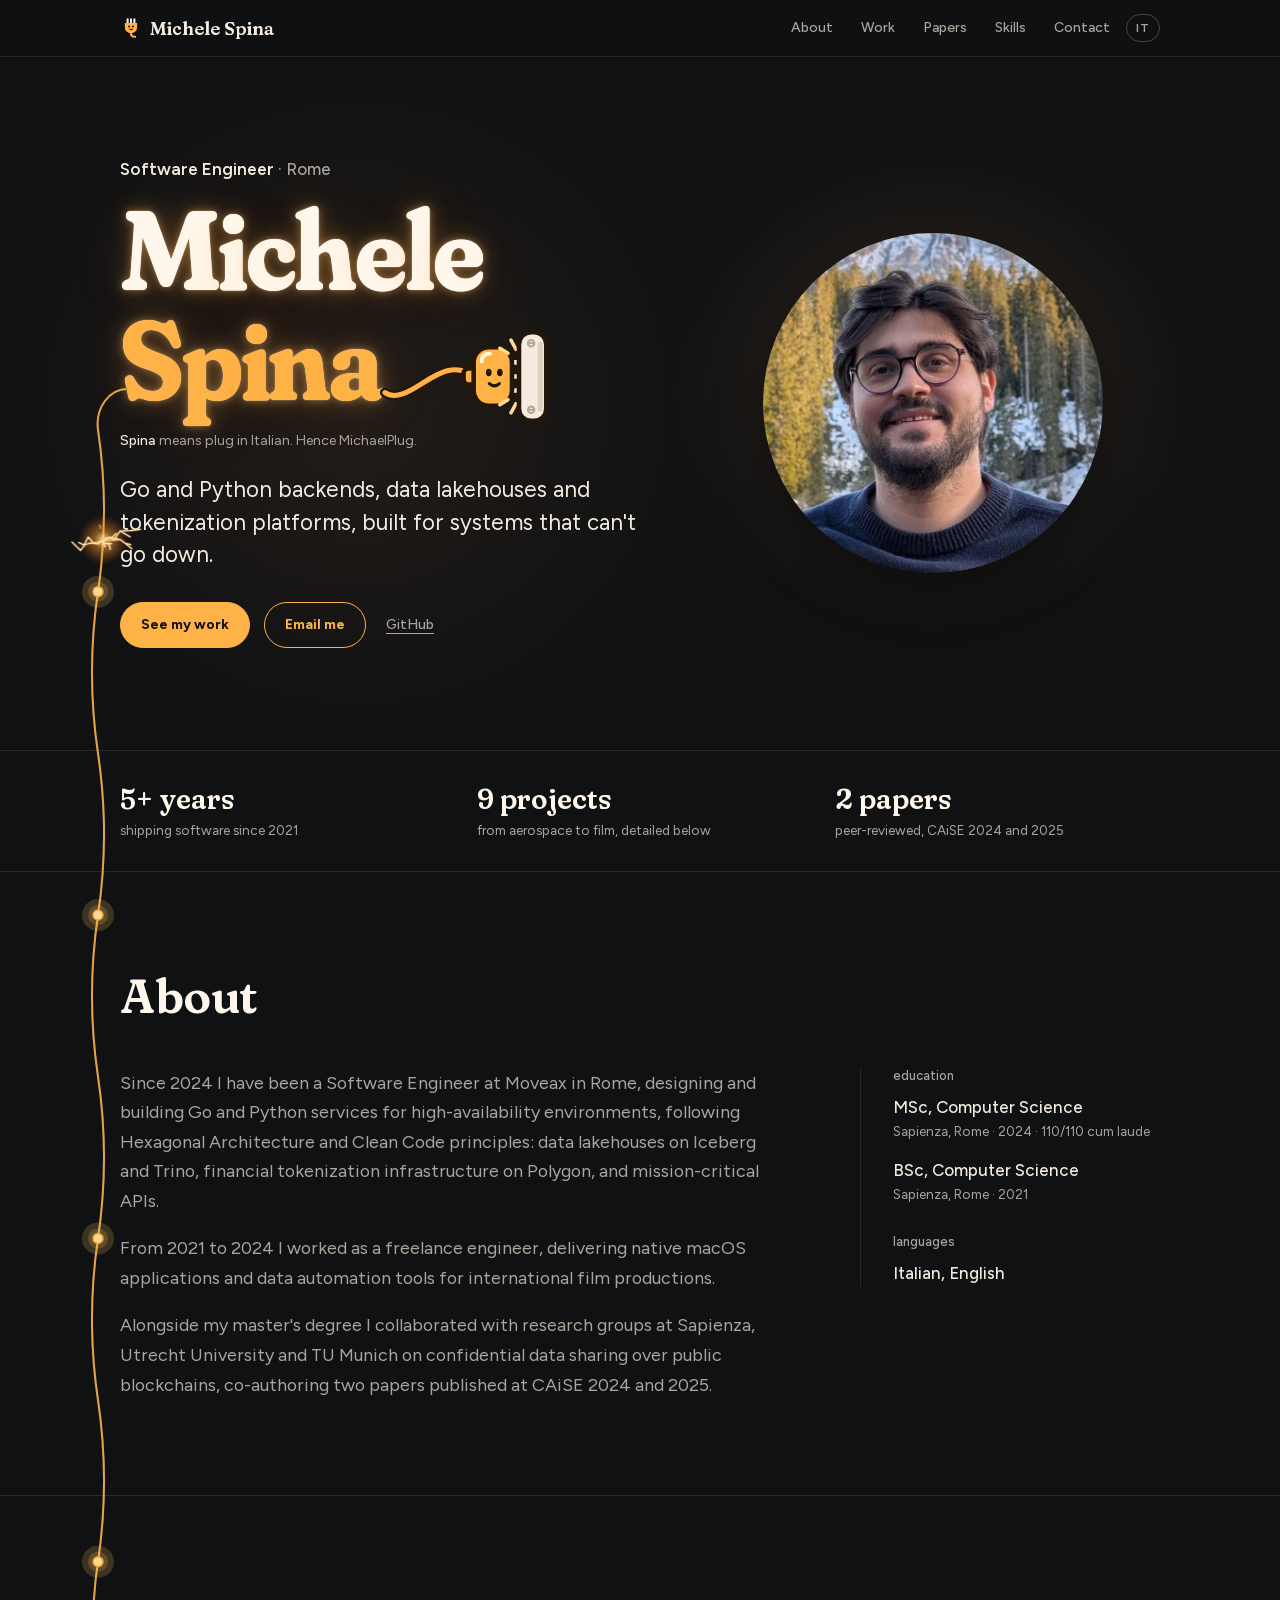
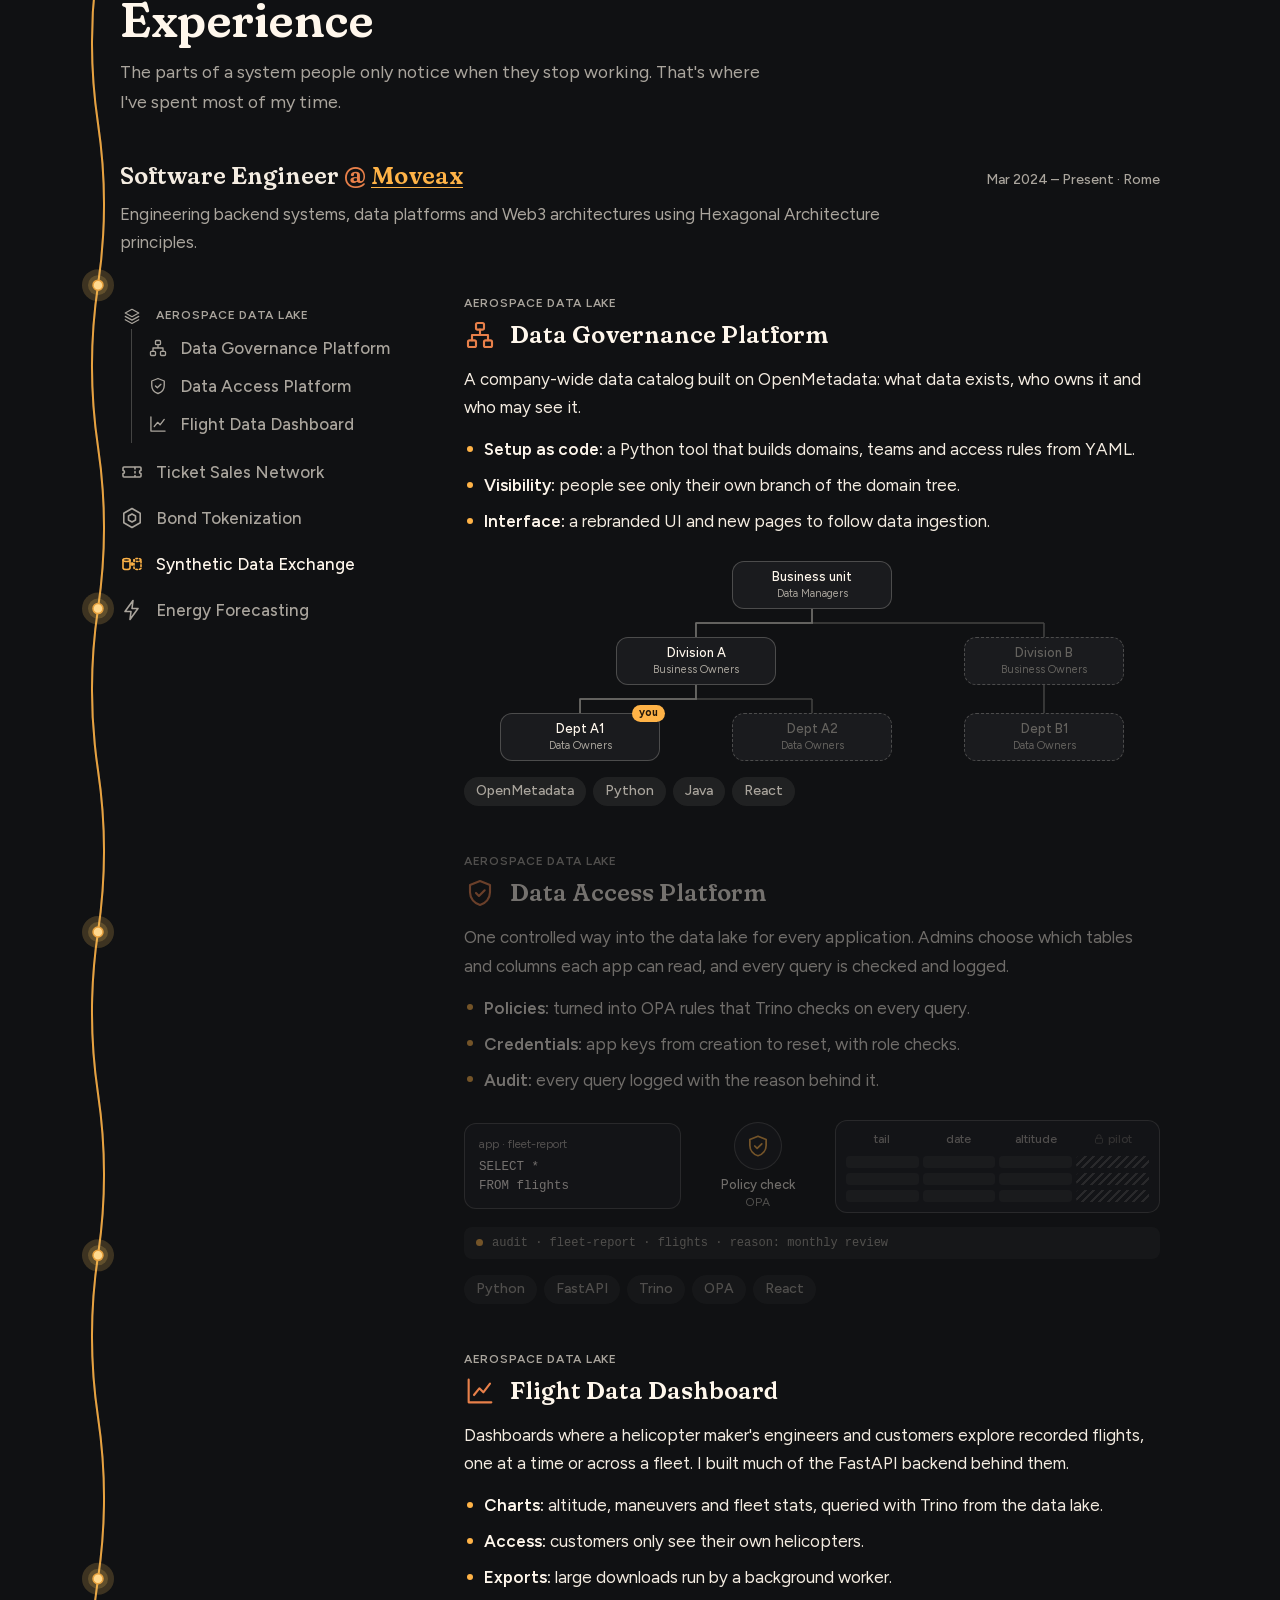
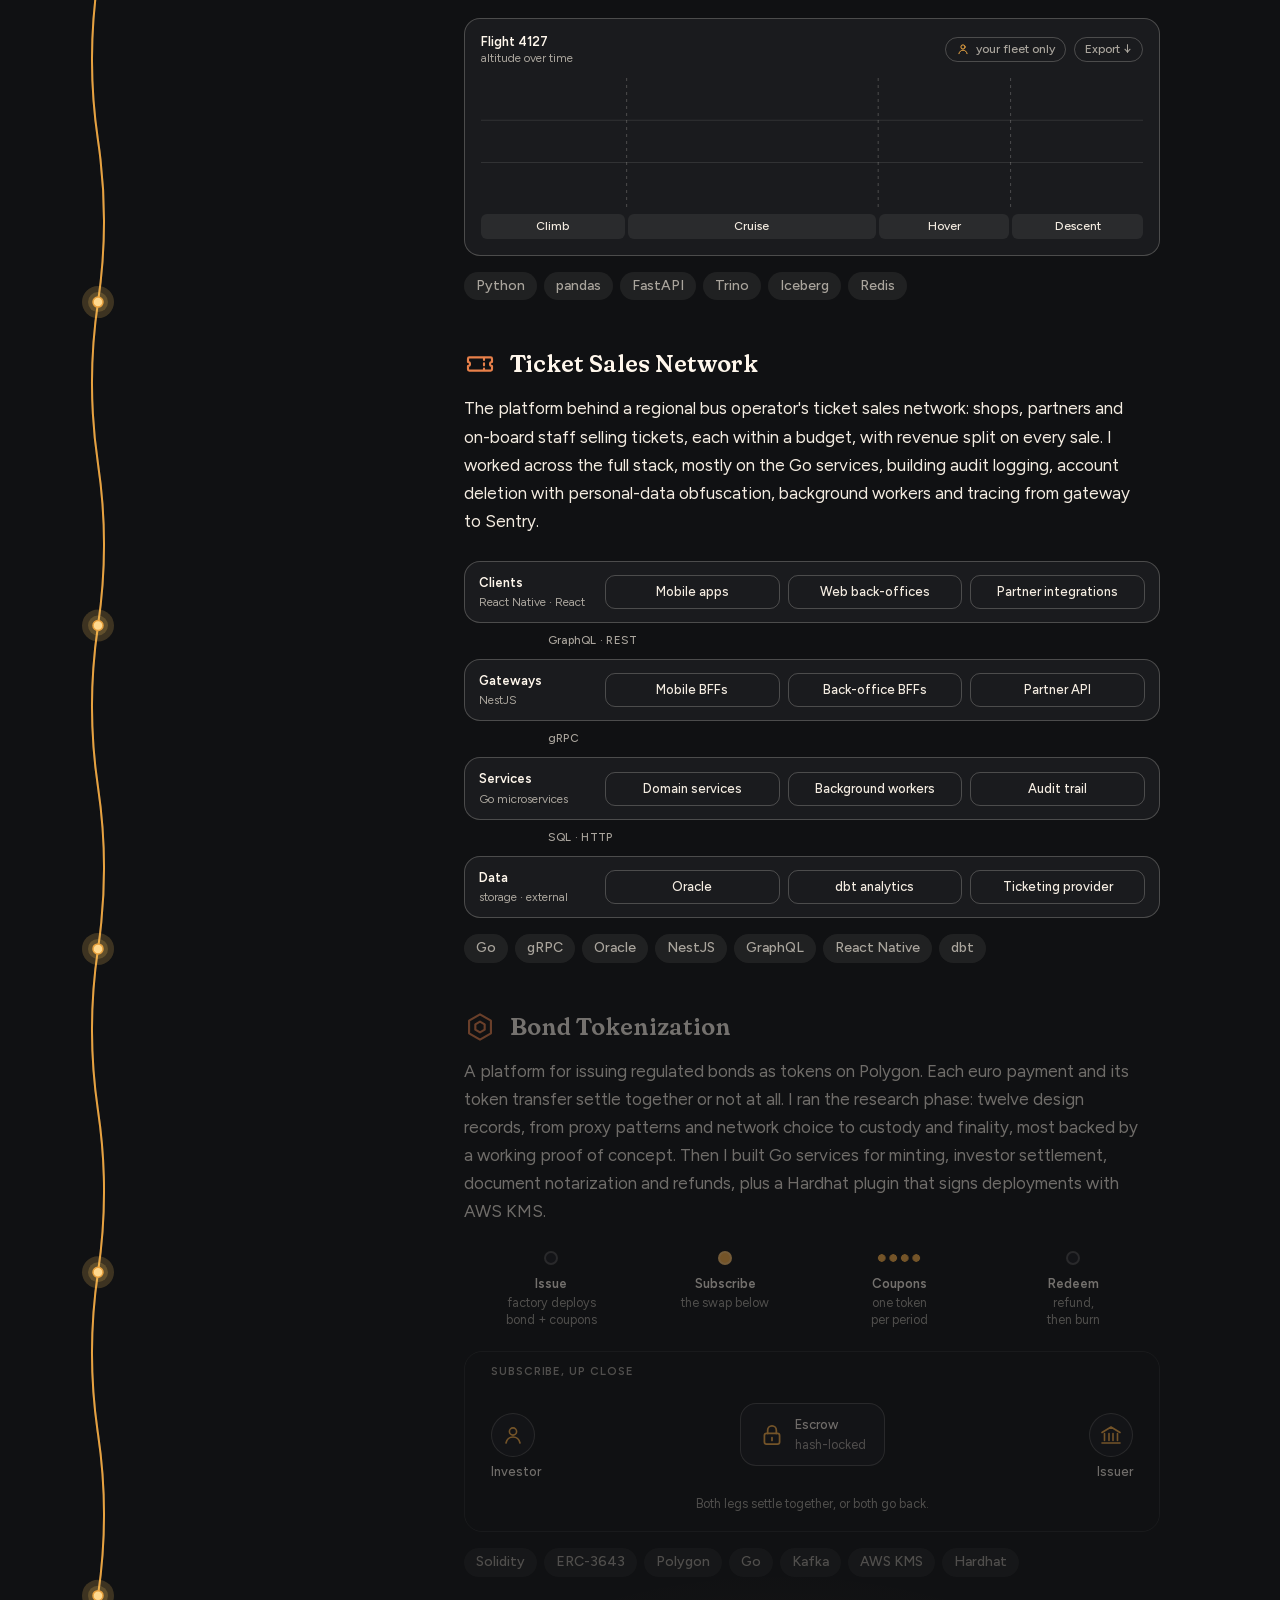
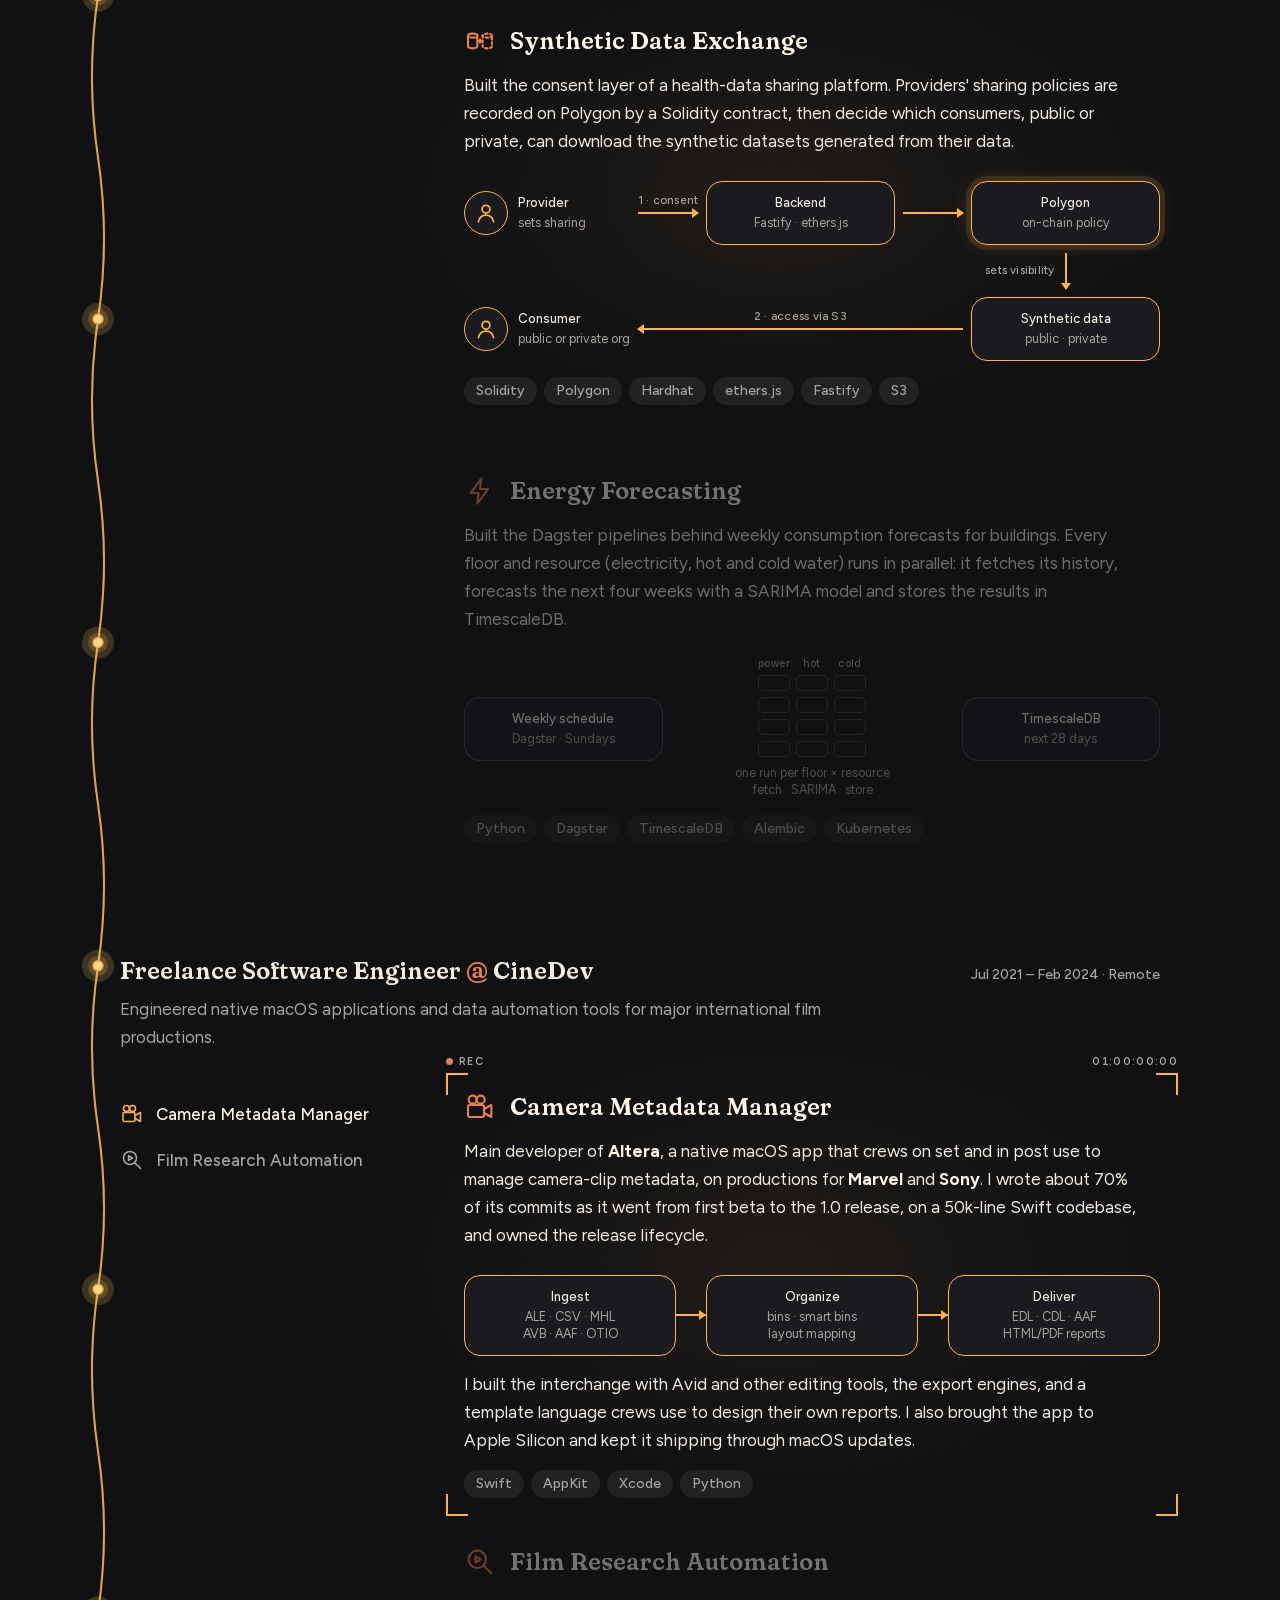
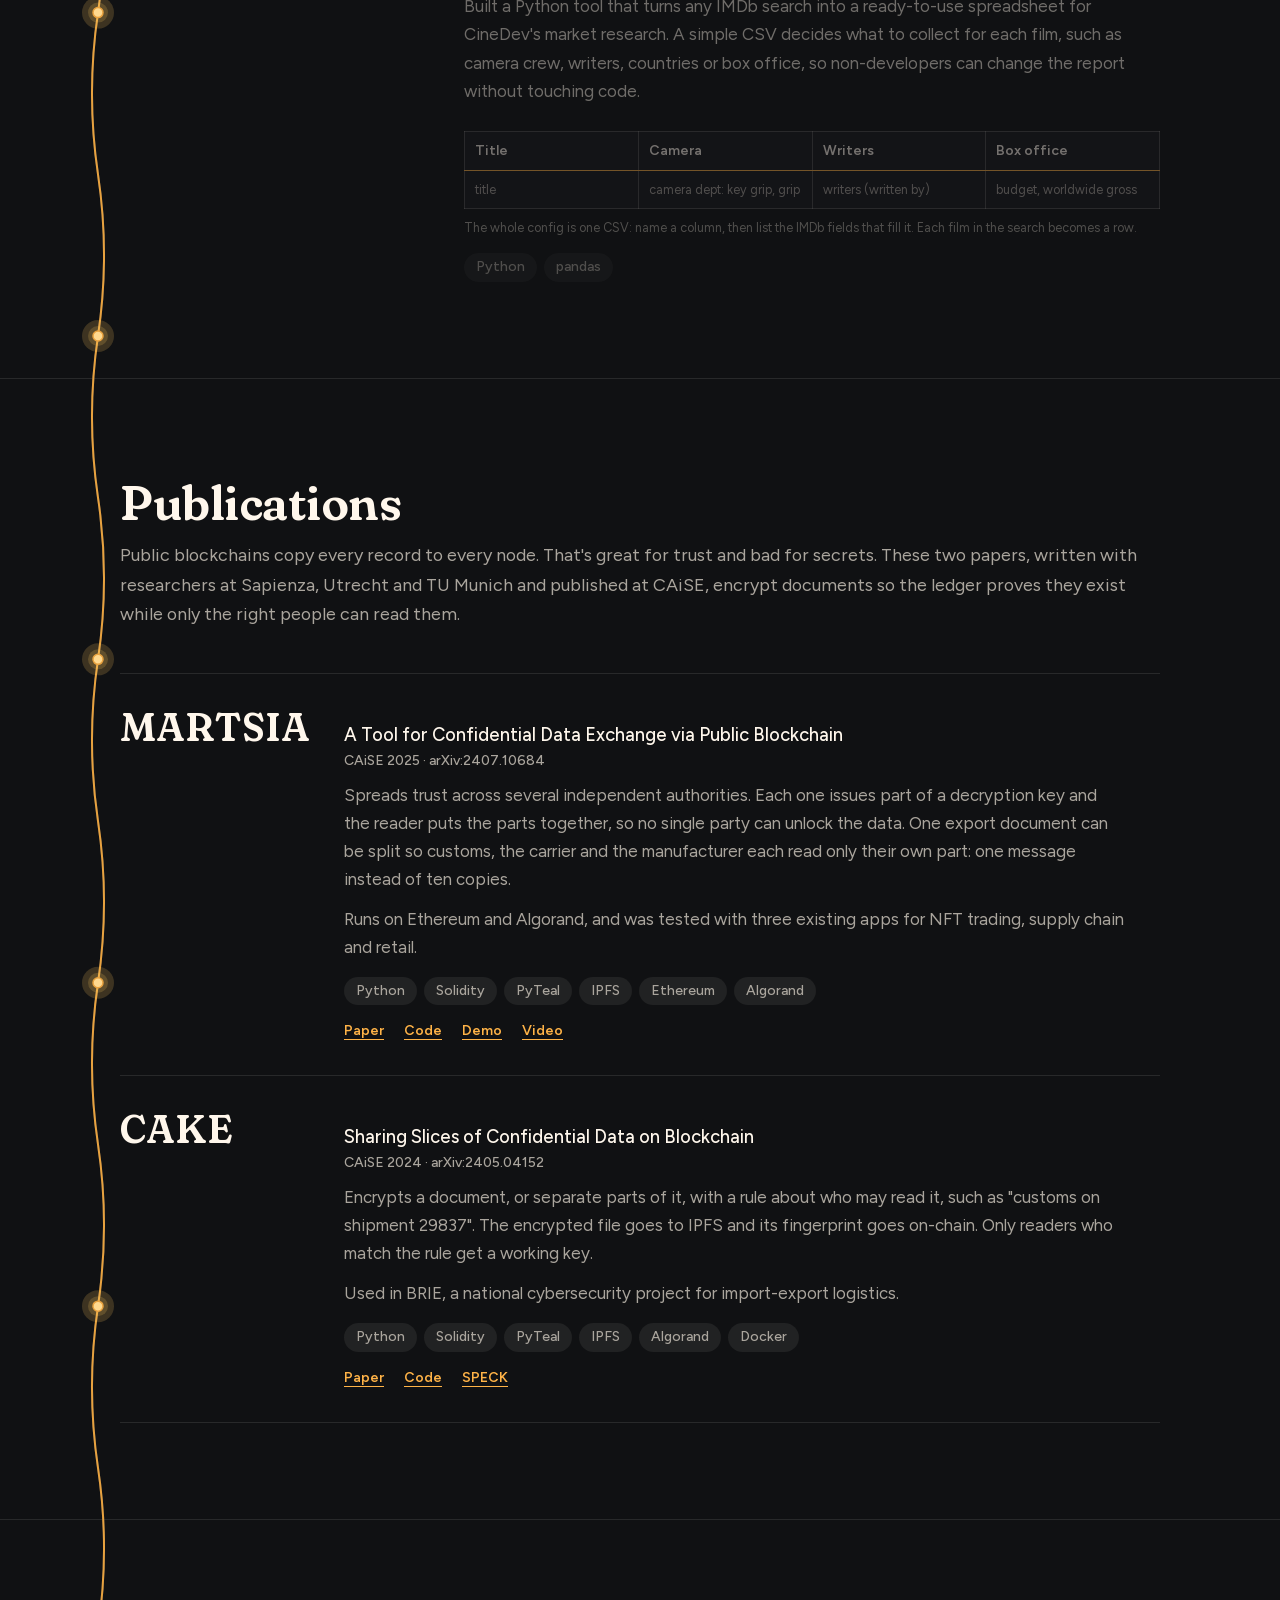
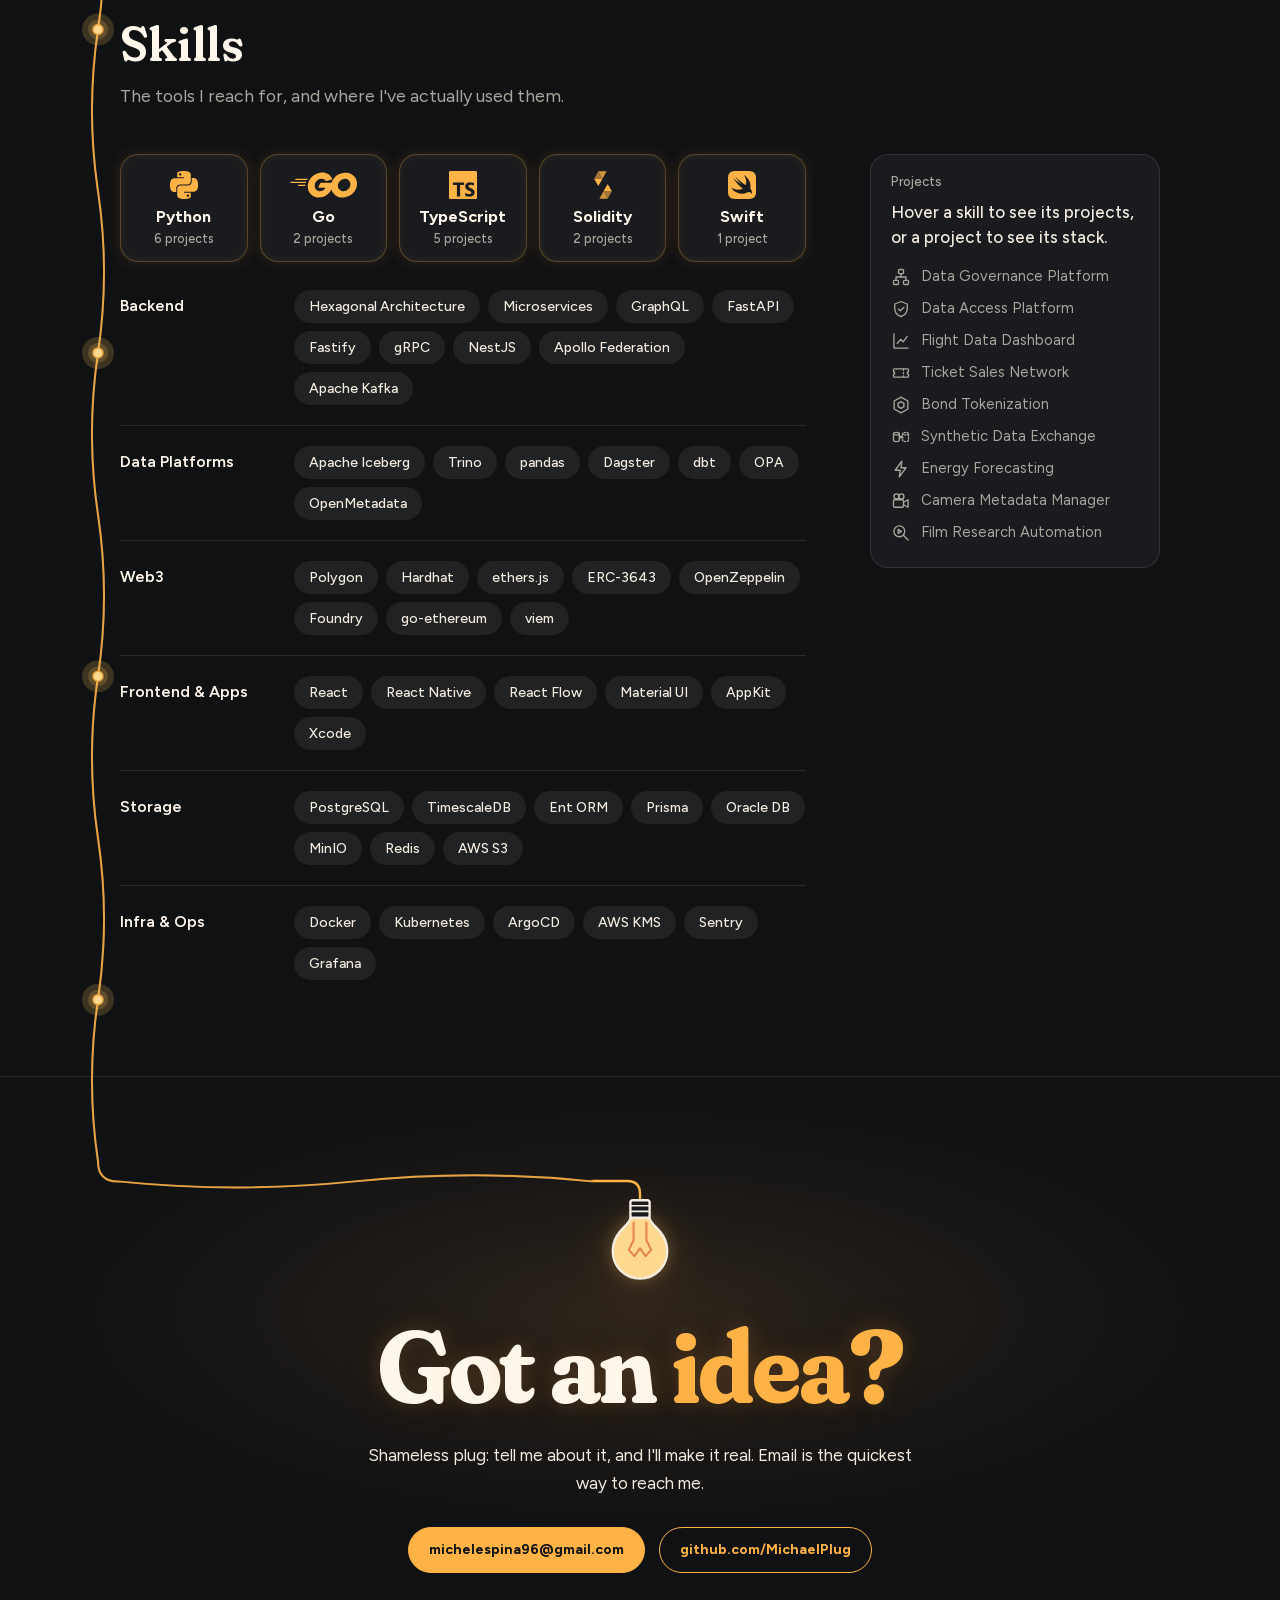
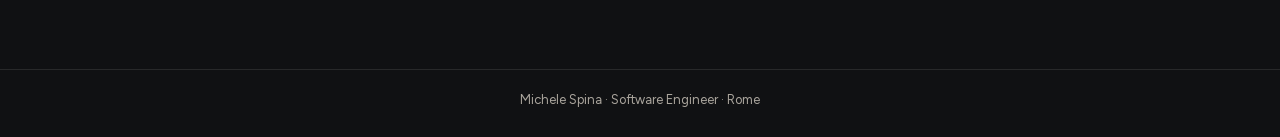
==== commit b7d728e7: "float the skills hint clear of the cable and give link previews a portrait Co-Authored-By: Claude Op" ====
--- a/index.html
+++ b/index.html
@@ -30,7 +30,8 @@
 <meta name="color-scheme" content="dark">
 <meta property="og:type" content="website">
 <meta property="og:title" content="Michele Spina — Software Engineer">
-<meta property="og:description" content="Backend services, data platforms and Web3 architectures.">
+<meta property="og:site_name" content="Michele Spina">
+<meta property="og:description" content="Software Engineer in Rome. Go and Python backends, data lakehouses and tokenization platforms, built for systems that can't go down.">
 <meta property="og:url" content="https://michaelplug.github.io/">
 <meta property="og:locale" content="en_US">
 <meta property="og:locale:alternate" content="it_IT">
@@ -38,11 +39,16 @@
 <link rel="alternate" hreflang="en" href="https://michaelplug.github.io/">
 <link rel="alternate" hreflang="it" href="https://michaelplug.github.io/it/">
 <link rel="alternate" hreflang="x-default" href="https://michaelplug.github.io/">
-<meta property="og:image" content="https://michaelplug.github.io/assets/og.png">
+<meta property="og:image" content="https://michaelplug.github.io/assets/og.jpg">
+<meta property="og:image:type" content="image/jpeg">
 <meta property="og:image:width" content="1200">
 <meta property="og:image:height" content="630">
-<meta property="og:image:alt" content="Michele Spina, Software Engineer, in lamplit lettering, with a cartoon plug">
+<meta property="og:image:alt" content="Michele Spina, Software Engineer in Rome, in lamplit lettering with a cartoon plug, beside a portrait">
 <meta name="twitter:card" content="summary_large_image">
+<meta name="twitter:title" content="Michele Spina — Software Engineer">
+<meta name="twitter:description" content="Software Engineer in Rome. Go and Python backends, data lakehouses and tokenization platforms, built for systems that can't go down.">
+<meta name="twitter:image" content="https://michaelplug.github.io/assets/og.jpg">
+<meta name="twitter:image:alt" content="Michele Spina, Software Engineer in Rome, in lamplit lettering with a cartoon plug, beside a portrait">
 <link rel="icon" href="data:image/svg+xml,%3Csvg xmlns='http://www.w3.org/2000/svg' viewBox='0 0 32 32' fill='none' stroke-linecap='round' stroke-linejoin='round'%3E%3Cpath d='M16 23v1c0 2.6 2 4 5.6 4' stroke='%2324170a' stroke-width='5.2'/%3E%3Cpath d='M16 23v1c0 2.6 2 4 5.6 4' stroke='%23ffb347' stroke-width='2.4'/%3E%3Cpath d='M11 3.5v5.5M16 3.5v5.5M21 3.5v5.5' stroke='%2324170a' stroke-width='5.2'/%3E%3Cpath d='M11 3.5v5.5M16 3.5v5.5M21 3.5v5.5' stroke='%23efe8de' stroke-width='2.4'/%3E%3Cpath d='M6.5 8.6h19v6a9.5 9.5 0 0 1-19 0z' fill='%23ffb347' stroke='%2324170a' stroke-width='2'/%3E%3Ccircle cx='13.1' cy='13.6' r='1.6' fill='%2324170a'/%3E%3Ccircle cx='18.9' cy='13.6' r='1.6' fill='%2324170a'/%3E%3Cpath d='M13.7 17.4q2.3 1.9 4.6 0' stroke='%2324170a' stroke-width='1.6'/%3E%3C/svg%3E">
 <link rel="preload" href="assets/fonts/fraunces-latin.woff2" as="font" type="font/woff2" crossorigin>
 <link rel="preload" href="assets/fonts/figtree-latin.woff2" as="font" type="font/woff2" crossorigin>
--- a/assets/site.css
+++ b/assets/site.css
@@ -786,9 +786,14 @@
   .tile:nth-child(n+4) { grid-column: span 3; }
 }
 @media (max-width: 900px) {
-  /* phones: the portrait shrinks to a badge above the name so name, pitch and proof share the first screen */
-  .hero .wrap { grid-template-columns: minmax(0, 1fr); gap: 20px; padding-block: 32px 40px; }
-  .portrait { order: -1; justify-self: start; width: 96px; }
+  /* phones: the portrait becomes a badge beside the name, so it costs no row of its own
+     and name, pitch and proof share the first screen */
+  .hero .wrap { grid-template-columns: minmax(0, 1fr) auto; gap: 0 14px; padding-block: 24px 36px; }
+  .hero .wrap > div { display: contents; }
+  .hero .wrap > div > * { grid-column: 1 / -1; }
+  .hero .wrap > div > .kicker { grid-area: 1 / 1; align-self: end; }
+  .hero .wrap > div > h1 { grid-area: 2 / 1; }
+  .portrait { grid-area: 1 / 2 / 3 / 3; align-self: center; width: clamp(76px, 22vw, 150px); }
   .portrait::before { inset: -40px; }
   .print { box-shadow: 0 8px 24px rgba(0, 0, 0, .45); }
   .story { grid-template-columns: minmax(0, 1fr); }
@@ -799,20 +804,28 @@
   .story .chapter + .chapter { padding-top: 36px; border-top: 1px solid var(--line); }
   .vf { left: 0; right: 0; --l: 12px; }  /* the cable owns the left gutter */
   .skills-grid.live { grid-template-columns: minmax(0, 1fr); gap: 20px; }
+  /* a floating card inside the content column: the cable runs down the gutter beside it, never under it */
   .used {
-    position: sticky; top: auto; bottom: 0; z-index: 10;
-    margin-inline: calc(var(--gutter) * -1); padding: 10px var(--gutter);
-    background: var(--panel); border-width: 1px 0 0; border-radius: 0;
+    position: sticky; top: auto; bottom: 12px; z-index: 10;
+    padding: 10px 10px 6px;
+    background: var(--panel); border: 1px solid var(--line-strong); border-radius: 16px;
+    box-shadow: 0 12px 32px rgba(0, 0, 0, .55), 0 0 0 1px rgba(0, 0, 0, .3);
   }
   .used h3 { display: none; }
-  .used-read { min-height: 1.5em; margin-top: 0; font-size: .92rem; }
+  .used-read { min-height: 1.4em; margin: 0 4px; font-size: .85rem; line-height: 1.4; }
   .used ul { display: flex; justify-content: space-between; margin-top: 4px; }
-  .proj { width: auto; margin: 0; padding: 6px; }
+  .proj { width: auto; margin: 0; padding: 5px; }
   .proj .sr-sm { position: absolute; width: 1px; height: 1px; overflow: hidden; clip-path: inset(50%); white-space: nowrap; }
   .proj .icon { width: 24px; height: 24px; }
   .used-more { display: none; }
 }
 @media (max-width: 640px) {
+  /* desktop-sized breathing room reads as empty screens on a phone */
+  section { padding-block: 44px; }
+  h2 { margin-bottom: 22px; }
+  .intro { margin: -12px 0 22px; }
+  .tile { min-height: 84px; padding: 10px 6px; }
+  .tile svg { width: 24px; height: 24px; margin-bottom: 2px; }
   .proof dl { gap: 12px; padding-block: 18px; }
   .proof dd { font-size: 1.15rem; }
   .proof dt { font-size: 12px; }
